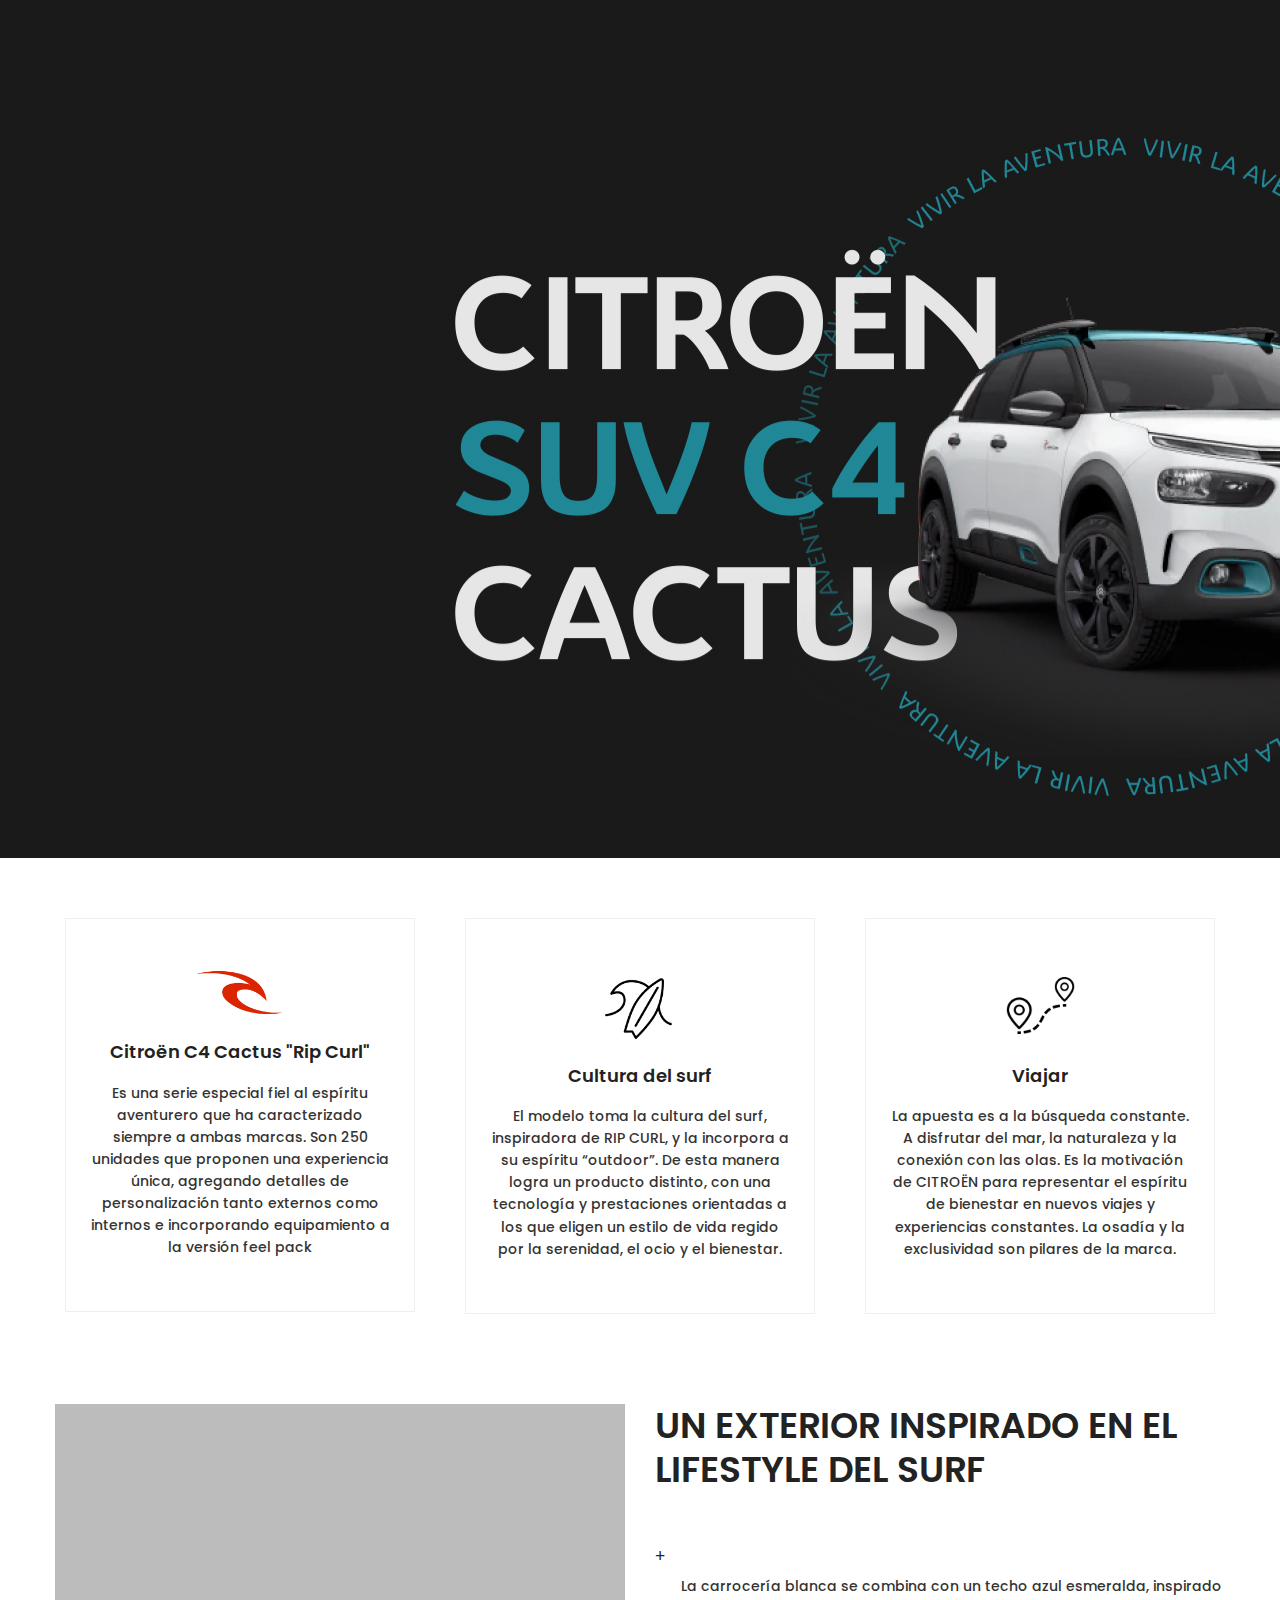
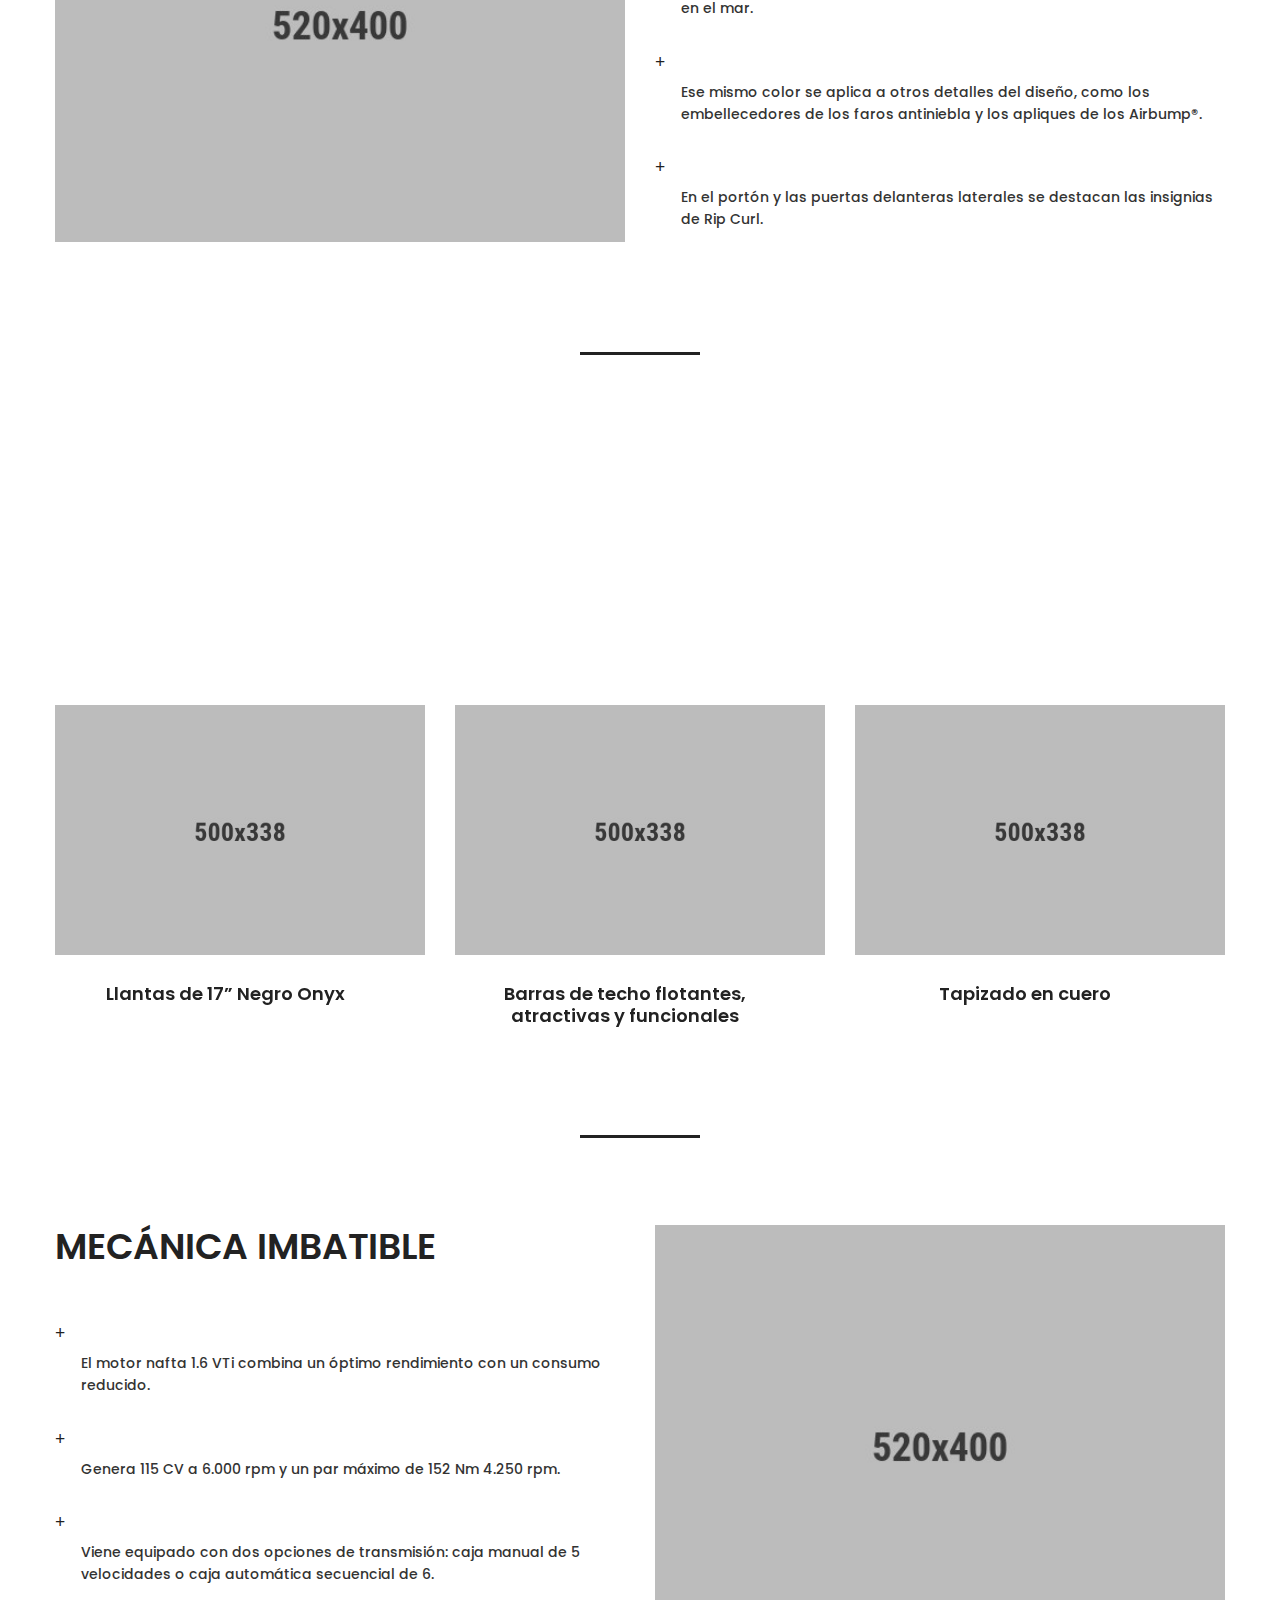
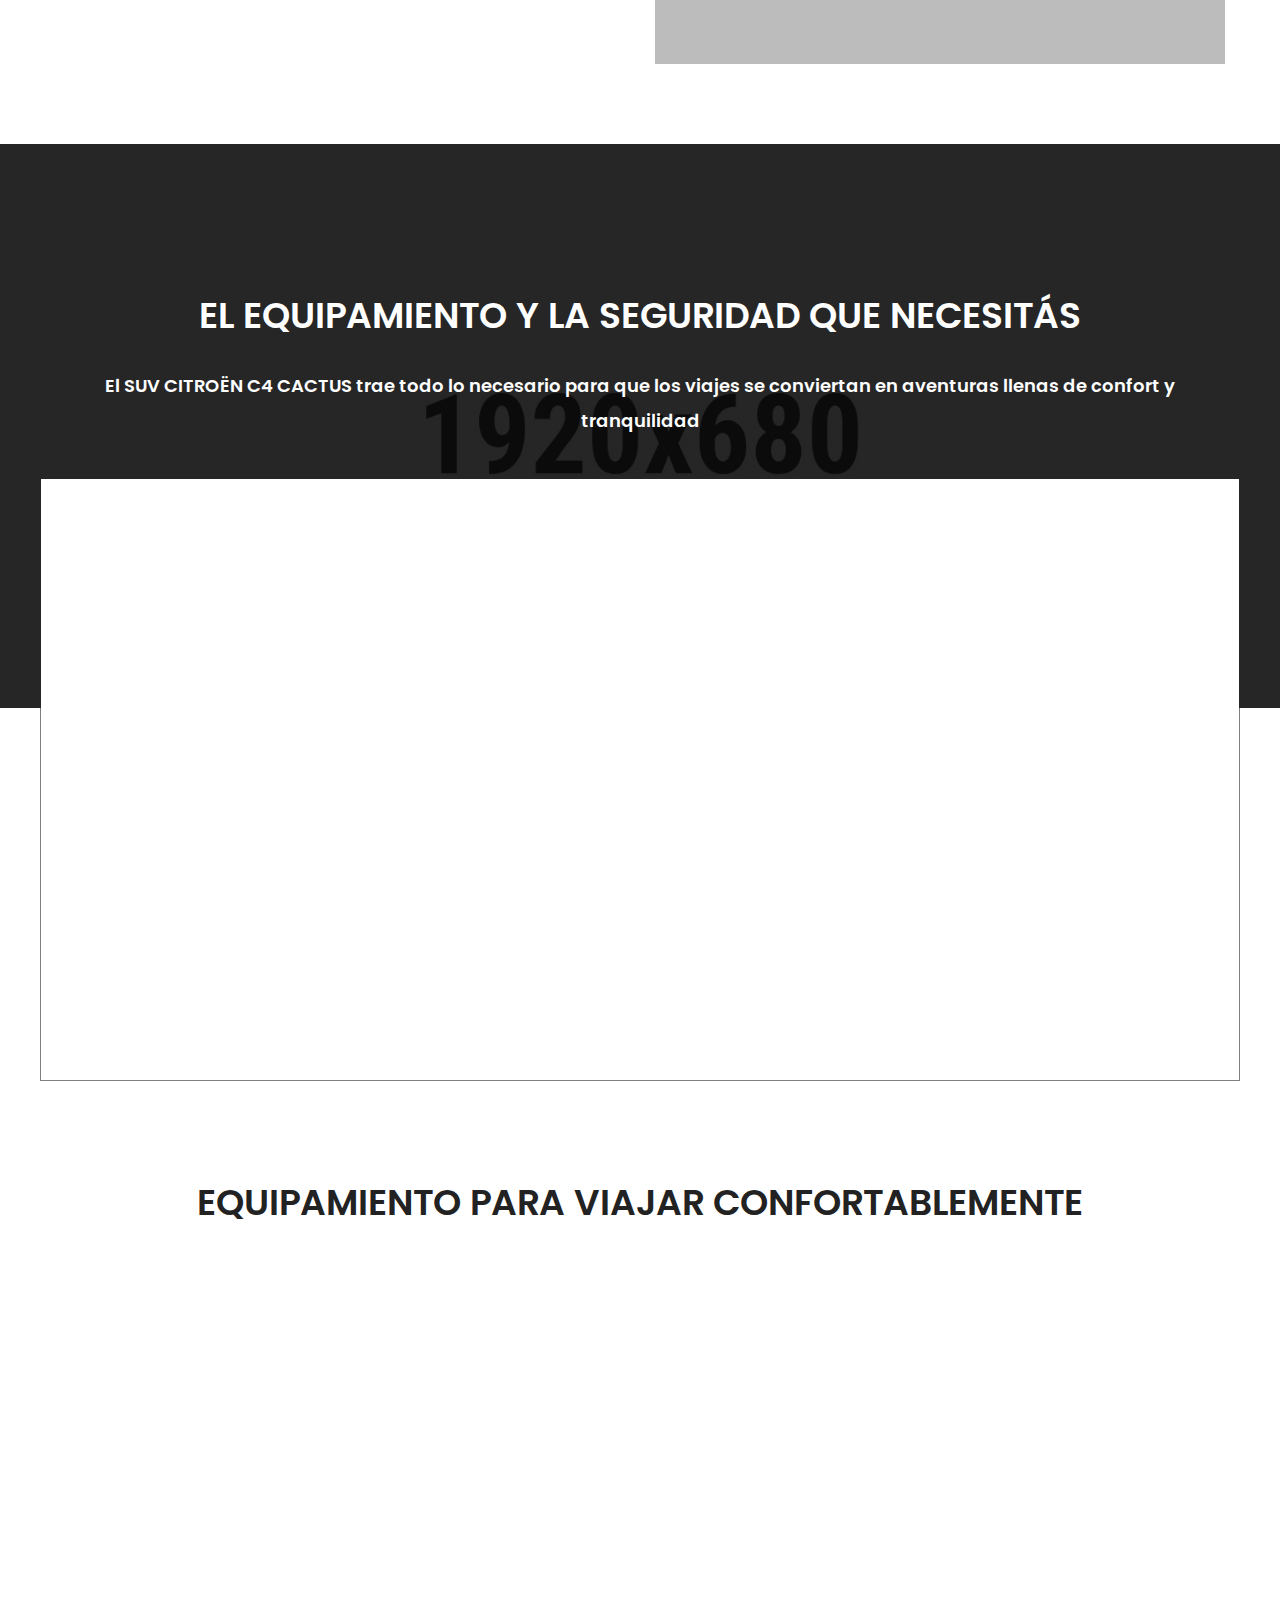
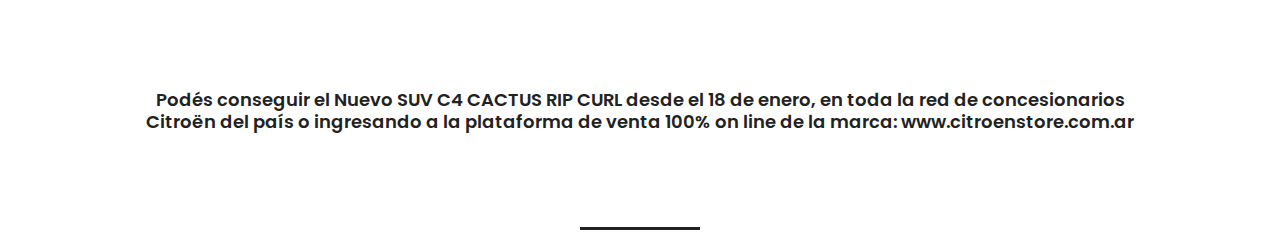
==== index.html @ cebff8df "favicon" ====
<!doctype html>
<html class="no-js" lang="zxx">

<head>
    <meta charset="utf-8">
    <meta http-equiv="x-ua-compatible" content="ie=edge">
    <title>Citroen c4 - Rip Curl</title>
    <meta name="description" content="">
    <meta name="viewport" content="width=device-width, initial-scale=1, shrink-to-fit=no">

    <!-- Favicon -->
    <!-- <link rel="shortcut icon" href="img/favicon.ico" type="image/x-icon">
    <link rel="apple-touch-icon" href="img/icon.png"> -->

    <!-- CSS
	============================================ -->
    <!-- Plugins -->
    <!-- <link rel="stylesheet" href="css/bootstrap.min.css">
    <link rel="stylesheet" href="css/revoulation.css">
    <link rel="stylesheet" href="css/plugins.css"> -->

    <!-- Style Css -->
    <!-- <link rel="stylesheet" href="style.css"> -->

    <!-- Custom Styles -->
    <!-- <link rel="stylesheet" href="css/custom.css"> -->


    <!-- Use the minified version files listed below for better performance and remove the files listed above -->
    <link rel="stylesheet" href="css/bootstrap.min.css">
    <link rel="stylesheet" href="css/revoulation.css">
    <link rel="stylesheet" href="css/plugins.min.css">
    <link rel="stylesheet" href="style.min.css">
</head>

<body class="template-color-1 template-font-1">
    <!--[if lte IE 9]>
    <p class="browserupgrade">You are using an <strong>outdated</strong> browser. Please <a href="https://browsehappy.com/">upgrade your browser</a> to improve your experience and security.</p>
  <![endif]-->

    

    <!-- Wrapper -->
    <div id="wrapper" class="wrapper">
        

        <!-- Start Breadcaump Area -->
        <div class="breadcaump-area  ptb--350 ptb-md--150 ptb-sm--150 breadcaump-title-bar breadcaump-title-white" style="background-image: url(imgss/HERO-1920x1000.jpg);">
            <div class="container">
                <div class="row">
                    <div class="col-lg-12">
                        <div class="breadcaump-inner text-center mt_sm--50 mt_md--50">
                            <h1 class="heading heading-h1 text-white" style="visibility: hidden;">We’re Brook. <br> A full-service creative agency.</h1>
                        </div>
                    </div>
                </div>
            </div>
        </div>
        <!-- End Breadcaump Area -->

        <!-- Page Conttent -->
        <main class="page-content">

            <!-- Start Icon Boxes -->
            <div class="brook-icon-boxes-area pt--50 pt_md--80 pt_sm--60">
                <div class="container">
                    <div class="row">
                        <!-- Start Single Icon Boxes -->
                        <div class="col-lg-4 col-md-6 col-sm-6 col-12">
                            <div class="icon-box text-center">
                                <div class="inner">
                                    <div class="icon">
                                        <img src="imgss/ripcurl-logo.png" style="width: 30%;" alt="">
                                    </div>
                                    <div class="content">
                                        <h5 class="heading heading-h5">Citroën C4 Cactus "Rip Curl"</h5>
                                        <p class="bk_pra">Es una serie especial fiel al espíritu aventurero que ha caracterizado siempre a ambas marcas. Son 250 unidades que proponen una experiencia única, agregando detalles de personalización tanto externos como internos e incorporando equipamiento a la versión feel pack</p>
                                    </div>
                                </div>
                            </div>
                        </div>
                        <!-- End Single Icon Boxes -->

                        <!-- Start Single Icon Boxes -->
                        <div class="col-lg-4 col-md-6 col-sm-6 col-12">
                            <div class="icon-box text-center">
                                <div class="inner">
                                    <div class="icon">
                                        <img src="imgss/iconosurf.png" style="width: 25%;" alt="">
                                    </div>
                                    <div class="content">
                                        <h5 class="heading heading-h5">Cultura del surf</h5>
                                        <p class="bk_pra">El modelo toma la cultura del surf, inspiradora de RIP CURL, y la incorpora a su espíritu “outdoor”. De esta manera logra un producto distinto, con una tecnología y prestaciones orientadas a los que eligen un estilo de vida regido por la serenidad, el ocio y el bienestar.</p>
                                    </div>
                                </div>
                            </div>
                        </div>
                        <!-- End Single Icon Boxes -->

                        <!-- Start Single Icon Boxes -->
                        <div class="col-lg-4 col-md-6 col-sm-6 col-12">
                            <div class="icon-box text-center">
                                <div class="inner">
                                    <div class="icon">
                                        <img src="imgss/rutaicono.png" style="width: 25%;" alt="">
                                    </div>
                                    <div class="content">
                                        <h5 class="heading heading-h5">Viajar</h5>
                                        <p class="bk_pra">La apuesta es a la búsqueda constante. A disfrutar del mar, la naturaleza y la conexión con las olas. Es la motivación de CITROËN para representar el espíritu de bienestar en nuevos viajes y experiencias constantes. La osadía y la exclusividad son pilares de la marca.</p>
                                    </div>
                                </div>
                            </div>
                        </div>
                        <!-- End Single Icon Boxes -->

                    </div>
                </div>
            </div>
            <!-- End Icon Boxes -->

             <!-- Start Accordion Area -->
             <div class="bk-accordion-area ptb--80 ptb-md--80 ptb-sm--60 bg_color--1">
                <div class="container">
                    <div class="row">
                        <!-- Start Single Accordion -->
                        <div class="col-lg-6">
                            <div class="thumb">
                                <img class="w-100" src="img/about/about-2.jpg" alt="about images">
                            </div>
                        </div>
                        <!-- End Single Accordion -->

                        <!-- Start Single Accordion -->
                        <div class="col-lg-6 mt_md--40 mt_sm--40">
                            <div class="brook-section-title mb--50 mb_md--20 mb_sm--20">
                                <h3 class="heading heading-h3" style="text-transform:uppercase">Un exterior inspirado en el lifestyle del surf</h3>
                            </div>
                            <div class="bk-accordion-style--2" id="accordionExampl3">

                                <div class="card">
                                    <div class="card-header" id="headingsix">
                                        <h5 class="mb-0">
                                            <a href="" class="acc-btn"  data-target="#collapsesix"
                                                aria-expanded="false" aria-controls="collapsesix">

                                            </a>
                                        </h5>
                                    </div>

                                    <div id="collapsesix" aria-labelledby="headingsix" data-parent="#accordionExampl3">
                                        <div class="card-body">La carrocería blanca se combina con un techo azul esmeralda, inspirado en el mar.
                                        </div>
                                    </div>
                                </div>

                                <div class="card">
                                    <div class="card-header" id="headingseven">
                                        <h5 class="mb-0">
                                            <a href="" class="acc-btn collapsed"  data-target="#collapseseven"
                                                aria-expanded="false" aria-controls="collapseseven">
                                                
                                            </a>
                                        </h5>
                                    </div>
                                    <div id="collapseseven"  aria-labelledby="headingseven" data-parent="#accordionExampl3">
                                        <div class="card-body">Ese mismo color se aplica a otros detalles del diseño, como los embellecedores de los faros antiniebla y los apliques de los Airbump®.
                                        </div>
                                    </div>
                                </div>

                                <div class="card">
                                    <div class="card-header" id="headingeight">
                                        <h5 class="mb-0">
                                            <a href="#" class="acc-btn collapsed"  data-target="#collapeight"
                                                aria-expanded="false" aria-controls="collapeight">
                                            </a>
                                        </h5>
                                    </div>
                                    <div id="collapeight" aria-labelledby="headingeight" data-parent="#accordionExampl3">
                                        <div class="card-body">En el portón y las puertas delanteras laterales se destacan las insignias de Rip Curl.
                                        </div>
                                    </div>
                                </div>


                            </div>
                        </div>
                        <!-- End Single Accordion -->
                    </div>
                </div>
            </div>
            <!-- End Accordion Area -->

            <div class="text-center">
                <div class="basic-short-line"></div>
            </div>

             <!-- Start Row Columns Area -->
             <div class="brook-row-column-area bg_color--1 poss_relative">
                <div class="container">
                    <div class="row">
                        <div class="col-lg-12">
                            <div class="row-column-content ptb--80 ptb-md--80 ptb-sm--60 wow move-up">
                                <h3 class="heading heading-h3 text-center text-black" style="text-transform: uppercase;">Detalles que hacen la diferencia</h3>
                                <div class="row">
                                    <div class="col-lg-6">
                                        <p class="bk_pra text-black mt--50">- <br> La promesa de la marca es el bienestar a la hora de viajar, que se traduce en soluciones innovadoras, tecnológicas e inteligentes, para brindarte mucho más que confort a bordo.</p>
                                    </div>
                                    <div class="col-lg-6">
                                        <p class="bk_pra text-black mt--50">- <br> Se destaca no solo por su personalización sino también por otros detalles de equipamiento que son propios de la versión tope de gama y se suman a esta serie especial:</p>
                                    </div>
                                </div>
                            </div>
                        </div>
                    </div>
                </div>
            </div>
            <!-- End Row Columns Area -->

             <!-- Start Carousel Slider -->
             <div class="bk-carousel-slider bg_color--1 pb--80 slick-arrow-hover ptb-md--80 ptb-sm--60">
                <div class="container">
                    <div class="row">
                        <div class="col-lg-12">

                            <div class="brook-element-carousel slick-arrow-center" data-slick-options='{
                                "spaceBetween": 15, 
                                "slidesToShow": 3, 
                                "slidesToScroll": 1, 
                                "arrows": true, 
                                "infinite": true,
                                "dots": false,
                                "prevArrow": {"buttonClass": "slick-btn slick-prev", "iconClass": "fas fa-angle-left" },
                                "nextArrow": {"buttonClass": "slick-btn slick-next", "iconClass": "fas fa-angle-right" }
                            }'
                                data-slick-responsive='[
                            {"breakpoint":991, "settings": {"slidesToShow": 2}},
                            {"breakpoint":690, "settings": {"slidesToShow": 2}},
                            {"breakpoint":590, "settings": {"slidesToShow": 1}}
                            ]'>

                                <!-- Start Single Carousel -->
                                <div class="carousle-slider text-center">
                                    <div class="thumb">
                                        <img src="img/carousel/carousel-md-1.jpg" alt="Carousel Image">
                                    </div>
                                    <div class="content">
                                        <div class="spacing"></div>
                                        <h5>Llantas de 17” Negro Onyx</h5>
                                        <!-- <p>Brook embraces a modern look with various enhanced pre-defined page
                                            elements.</p> -->
                                    </div>
                                </div>
                                <!-- End Single Carousel -->

                                <!-- Start Single Carousel -->
                                <div class="carousle-slider text-center">
                                    <div class="thumb">
                                        <img src="img/carousel/carousel-md-2.jpg" alt="Carousel Image">
                                    </div>
                                    <div class="content">
                                        <div class="spacing"></div>
                                        <h5>Barras de techo flotantes, atractivas y funcionales</h5>
                                        <!-- <p>Brook embraces a modern look with various enhanced pre-defined page
                                            elements.</p> -->
                                    </div>
                                </div>
                                <!-- End Single Carousel -->


                                <!-- Start Single Carousel -->
                                <div class="carousle-slider text-center">
                                    <div class="thumb">
                                        <img src="img/carousel/carousel-md-3.jpg" alt="Carousel Image">
                                    </div>
                                    <div class="content">
                                        <div class="spacing"></div>
                                        <h5>Tapizado en cuero</h5>
                                        <!-- <p>Brook embraces a modern look with various enhanced pre-defined page
                                            elements.</p> -->
                                    </div>
                                </div>
                                <!-- End Single Carousel -->

                                <!-- Start Single Carousel -->
                                <div class="carousle-slider text-center">
                                    <div class="thumb">
                                        <img src="img/carousel/carousel-md-4.jpg" alt="Carousel Image">
                                    </div>
                                    <div class="content">
                                        <div class="spacing"></div>
                                        <h5>Volante en cuero bitono</h5>
                                        <!-- <p>Brook embraces a modern look with various enhanced pre-defined page
                                            elements.</p> -->
                                    </div>
                                </div>
                                <!-- End Single Carousel -->


                            </div>
                        </div>
                    </div>
                </div>
            </div>
            <!-- End Carousel Slider -->

            
            <div class="text-center">
                <div class="basic-short-line"></div>
            </div>

           <!-- Start Accordion Area -->
           <div class="bk-accordion-area ptb--80 ptb-md--80 ptb-sm--60 bg_color--1">
            <div class="container">
                <div class="row">
                  

                    <!-- Start Single Accordion -->
                    <div class="col-lg-6 mt_md--40 mt_sm--40">
                        <div class="brook-section-title mb--50 mb_md--20 mb_sm--20">
                            <h3 class="heading heading-h3" style="text-transform:uppercase">Mecánica imbatible</h3>
                        </div>
                        <div class="bk-accordion-style--2" id="accordionExampl3">

                            <div class="card">
                                <div class="card-header" id="headingsix">
                                    <h5 class="mb-0">
                                        <a href="" class="acc-btn"  data-target="#collapsesix"
                                            aria-expanded="false" aria-controls="collapsesix">

                                        </a>
                                    </h5>
                                </div>

                                <div id="collapsesix" aria-labelledby="headingsix" data-parent="#accordionExampl3">
                                    <div class="card-body">El motor nafta 1.6 VTi combina un óptimo rendimiento con un consumo reducido.
                                    </div>
                                </div>
                            </div>

                            <div class="card">
                                <div class="card-header" id="headingseven">
                                    <h5 class="mb-0">
                                        <a href="" class="acc-btn collapsed"  data-target="#collapseseven"
                                            aria-expanded="false" aria-controls="collapseseven">
                                            
                                        </a>
                                    </h5>
                                </div>
                                <div id="collapseseven"  aria-labelledby="headingseven" data-parent="#accordionExampl3">
                                    <div class="card-body">Genera 115 CV a 6.000 rpm y un par máximo de 152 Nm 4.250 rpm.
                                    </div>
                                </div>
                            </div>

                            <div class="card">
                                <div class="card-header" id="headingeight">
                                    <h5 class="mb-0">
                                        <a href="#" class="acc-btn collapsed"  data-target="#collapeight"
                                            aria-expanded="false" aria-controls="collapeight">
                                        </a>
                                    </h5>
                                </div>
                                <div id="collapeight" aria-labelledby="headingeight" data-parent="#accordionExampl3">
                                    <div class="card-body">Viene equipado con dos opciones de transmisión: caja manual de 5 velocidades o caja automática secuencial de 6.
                                    </div>
                                </div>
                            </div>


                        </div>
                    </div>
                    <!-- End Single Accordion -->
                      <!-- Start Single Accordion -->
                      <div class="col-lg-6">
                        <div class="thumb">
                            <img class="w-100" src="img/about/about-2.jpg" alt="about images">
                        </div>
                    </div>
                    <!-- End Single Accordion -->
                </div>
            </div>
        </div>
        <!-- End Accordion Area -->

        <!-- Start Breadcaump Area --> 
        <div class="brook-breadcaump-area bg_image--16 pt--150 pb--270 pt_md--190 pb_md--100 pt_sm--190 pb_sm--100 breadcaump-title-bar"
            data-black-overlay='8'>
            <div class="container">
                <div class="row">
                    <div class="col-lg-12">
                        <div class="breadcaump-inner text-center">
                            <h2 class="heading heading-h2 text-center text-white" style="text-transform: uppercase;">El equipamiento y la seguridad que necesitás</h2>
                            <div class="bkseparator--30"></div>
                            <h5 class="heading heading-h5 text-white line-height-1-95">El SUV CITROËN C4 CACTUS trae todo lo necesario para que los viajes 
                                se conviertan en aventuras llenas de confort y tranquilidad</h5>
                        </div>
                    </div>
                </div>
            </div>
        </div>
        <!-- End Breadcaump Area -->
         <!-- Start Icon Boxes -->
         <div class="brook-icon-boxes-area  pb--100 pb_md--80 pb_sm--80" >
            <div class="container pb--80" style="border: 1px gray solid;">
                <div class="row">
                    <div class="col-12">
                        <div class="row bg_color--1 pt--100 space_dec--110 poss_relative">
                            <!-- Start Single Icon Boxes -->
                            <div class="col-lg-4 col-md-6 col-sm-6 col-12 wow move-up">
                                <div class="icon-box text-center no-border">
                                    <div class="inner">
                                        <div class="icon">
                                            <i class="ion-ios-eye-outline"></i>
                                        </div>
                                        <div class="content">
                                            <h5 class="heading heading-h5">Airbags y arranque</h5>
                                            <p class="bk_pra">6 airbags y ayuda al arranque en pendiente.</p>
                                        </div>
                                    </div>
                                </div>
                            </div>
                            <!-- End Single Icon Boxes -->

                            <!-- Start Single Icon Boxes -->
                            <div class="col-lg-4 col-md-6 col-sm-6 col-12 mt_mobile--70 wow move-up">
                                <div class="icon-box text-center no-border">
                                    <div class="inner">
                                        <div class="icon">
                                            <i class="ion-ios-bookmarks-outline"></i>
                                        </div>
                                        <div class="content">
                                            <h5 class="heading heading-h5">Frenos</h5>
                                            <p class="bk_pra">ABS con REF (Repartidor Electrónico de Frenado) y AFU (Ayuda al Frenado de Urgencia).</p>
                                        </div>
                                    </div>
                                </div>
                            </div>
                            <!-- End Single Icon Boxes -->

                            <!-- Start Single Icon Boxes -->
                            <div class="col-lg-4 col-md-6 col-sm-6 col-12 mt_md--70 mt_sm--70 wow move-up">
                                <div class="icon-box text-center no-border">
                                    <div class="inner">
                                        <div class="icon">
                                            <i class="ion-ios-browsers-outline"></i>
                                        </div>
                                        <div class="content">
                                            <h5 class="heading heading-h5">Controladores</h5>
                                            <p class="bk_pra">Control de estabilidad (ESP) 
                                                y control de tracción (ASR).</p>
                                        </div>
                                    </div>
                                </div>
                            </div>
                            <!-- End Single Icon Boxes -->

                            <!-- Start Single Icon Boxes -->
                            <div class="col-lg-4 col-md-6 col-sm-6 col-12 mt--70 wow move-up">
                                <div class="icon-box text-center no-border">
                                    <div class="inner">
                                        <div class="icon">
                                            <i class="ion-ios-bell-outline"></i>
                                        </div>
                                        <div class="content">
                                            <h5 class="heading heading-h5">Indicadores</h5>
                                            <p class="bk_pra">Indicador de descanso 
                                                recomendado.</p>
                                        </div>
                                    </div>
                                </div>
                            </div>
                            <!-- End Single Icon Boxes -->

                            <!-- Start Single Icon Boxes -->
                            <div class="col-lg-4 col-md-6 col-sm-6 col-12 mt--70 wow move-up">
                                <div class="icon-box text-center no-border">
                                    <div class="inner">
                                        <div class="icon">
                                            <i class="ion-ios-infinite-outline"></i>
                                        </div>
                                        <div class="content">
                                            <h5 class="heading heading-h5">Neumáticos</h5>
                                            <p class="bk_pra">Detector de sub-inflado 
                                                de neumáticos.</p>
                                        </div>
                                    </div>
                                </div>
                            </div>
                            <!-- End Single Icon Boxes -->

                            <!-- Start Single Icon Boxes -->
                            <div class="col-lg-4 col-md-6 col-sm-6 col-12 mt--70 wow move-up">
                                <div class="icon-box text-center no-border">
                                    <div class="inner">
                                        <div class="icon">
                                            <i class="ion-ios-cloudy-outline"></i>
                                        </div>
                                        <div class="content">
                                            <h5 class="heading heading-h5">Velocidad</h5>
                                            <p class="bk_pra">Limitador y regulador de velocidad.</p>
                                        </div>
                                    </div>
                                </div>
                            </div>
                            <!-- End Single Icon Boxes -->

                        </div>
                    </div>
                </div>
            </div>
        </div>
        <!-- End Icon Boxes -->

        

          <!-- Start Gradation Area -->
          <div class="brook-gradation-area pb--80 ptb-md--80 ptb-sm--60 bg_color--1">
            <div class="container">
                <div class="row">
                    <div class="col-lg-12">
                        <div class="brook-section-title text-center">
                            <h2 class="heading heading-h2 text-center text-black" style="text-transform: uppercase;">Equipamiento para viajar  confortablemente</h2>
                        </div>
                        <div class="bk-gradation mt--60 mt_sm--5">

                            <!-- Start Single Gradation -->
                            <div class="item-grid custom-color--2 mt--40 move-up-x wow" data-wow-delay=".13s">
                                <div class="line"></div>
                                <div class="dot-wrap">
                                    <div class="dot">
                                        <div class="count">1</div>
                                    </div>
                                </div>
                                <div class="content">
                                    <h5 class="heading heading-h5">Brainstorming</h5>
                                    <p class="bk_pra">study the problem and general materials to find out creative
                                        concepts.</p>
                                </div>
                            </div>
                            <!-- End Single Gradation -->

                            <!-- Start Single Gradation -->
                            <div class="item-grid custom-color--3 mt--40 move-up-x wow" data-wow-delay=".19s">
                                <div class="line"></div>
                                <div class="dot-wrap">
                                    <div class="dot">
                                        <div class="count">2</div>
                                    </div>
                                </div>
                                <div class="content">
                                    <h5 class="heading heading-h5">Approaching</h5>
                                    <p class="bk_pra">quickly translate the visions into reality and patent
                                        possible approaches.</p>
                                </div>
                            </div>
                            <!-- End Single Gradation -->

                            <!-- Start Single Gradation -->
                            <div class="item-grid custom-color--4 mt--40 move-up-x wow" data-wow-delay=".2s">
                                <div class="line"></div>
                                <div class="dot-wrap">
                                    <div class="dot">
                                        <div class="count">3</div>
                                    </div>
                                </div>
                                <div class="content">
                                    <h5 class="heading heading-h5">Adjusting</h5>
                                    <p class="bk_pra">release approaches out into the world, submit it to criticism
                                        & adaptation.</p>
                                </div>
                            </div>
                            <!-- End Single Gradation -->
                            <!-- Start Single Gradation -->
                            <div class="item-grid custom-color--4 mt--40 move-up-x wow" data-wow-delay=".2s">
                                <div class="line"></div>
                                <div class="dot-wrap">
                                    <div class="dot">
                                        <div class="count">4</div>
                                    </div>
                                </div>
                                <div class="content">
                                    <h5 class="heading heading-h5">Adjusting</h5>
                                    <p class="bk_pra">release approaches out into the world, submit it to criticism
                                        & adaptation.</p>
                                </div>
                            </div>
                            <!-- End Single Gradation -->

                        </div>
                    </div>
                </div>
            </div>
        </div>
        <!-- End Gradation Area -->

        

        <h5 style="width: 80%; margin: 0 auto;" class="heading heading-h5 text-center text-black pb--80">Podés conseguir el Nuevo SUV C4 CACTUS RIP CURL desde el 18 de enero, en toda la red de concesionarios Citroën del país o ingresando a la plataforma de venta 100% on line de la marca: www.citroenstore.com.ar</h5>
        

        <div class="text-center">
            <div class="basic-short-line"></div>
        </div>
            


    <!--// Wrapper -->
    <!-- Js Files -->
    <!-- <script src="js/vendor/modernizr-3.6.0.min.js"></script>
    <script src="js/vendor/jquery.min.js"></script>
    <script src="js/popper.min.js"></script>
    <script src="js/bootstrap.min.js"></script>
    <script src="js/plugins.js"></script>
    <script src="js/main.js"></script> -->

    <!-- REVOLUTION JS FILES -->
    <!-- <script src="js/jquery.themepunch.tools.min.js"></script>
    <script src="js/jquery.themepunch.revolution.min.js"></script> -->

    <!-- SLIDER REVOLUTION 5.0 EXTENSIONS  (Load Extensions only on Local File Systems !  The following part can be removed on Server for On Demand Loading) -->
    <!-- <script src="js/revolution.extension.actions.min.js"></script>
    <script src="js/revolution.extension.carousel.min.js"></script>
    <script src="js/revolution.extension.kenburn.min.js"></script>
    <script src="js/revolution.extension.layeranimation.min.js"></script>
    <script src="js/revolution.extension.migration.min.js"></script>
    <script src="js/revolution.extension.navigation.min.js"></script>
    <script src="js/revolution.extension.parallax.min.js"></script>
    <script src="js/revolution.extension.slideanims.min.js"></script>
    <script src="js/revolution.extension.video.min.js"></script> -->



    <!-- Use the minified version files listed below for better performance and remove the files listed above -->
    <script src="js/vendor/vendor.min.js"></script>
    <script src="js/plugins.min.js"></script>
    <!-- REVOLUTION JS FILES -->
    <script src="js/revolution.tools.min.js"></script>
    <!-- SLIDER REVOLUTION 5.0 EXTENSIONS -->
    <script src="js/revolution.extension.min.js"></script>
    <script src="js/main.js"></script>
    <script src="js/revoulation.js"></script>

</body>

</html>
---- css/revoulation.css ----
/*-----------------------------------------------------------------------------

-	Revolution Slider 5.0 Default Style Settings -

Screen Stylesheet

version:   	5.4.5
date:      	15/05/17
author:		themepunch
email:     	info@themepunch.com
website:   	http://www.themepunch.com
-----------------------------------------------------------------------------*/
#debungcontrolls,.debugtimeline{width:100%;box-sizing:border-box}.rev_column,.rev_column .tp-parallax-wrap,.tp-svg-layer svg{vertical-align:top}#debungcontrolls{z-index:100000;position:fixed;bottom:0;height:auto;background:rgba(0,0,0,.6);padding:10px}.debugtimeline{height:10px;position:relative;margin-bottom:3px;display:none;white-space:nowrap}.debugtimeline:hover{height:15px}.the_timeline_tester{background:#e74c3c;position:absolute;top:0;left:0;height:100%;width:0}.rs-go-fullscreen{position:fixed!important;width:100%!important;height:100%!important;top:0!important;left:0!important;z-index:9999999!important;background:#fff!important}.debugtimeline.tl_slide .the_timeline_tester{background:#f39c12}.debugtimeline.tl_frame .the_timeline_tester{background:#3498db}.debugtimline_txt{color:#fff;font-weight:400;font-size:7px;position:absolute;left:10px;top:0;white-space:nowrap;line-height:10px}.rtl{direction:rtl}@font-face{font-family:revicons;src:url(../fonts/revicons/revicons.eot?5510888);src:url(../fonts/revicons/revicons.eot?5510888#iefix) format('embedded-opentype'),url(../fonts/revicons/revicons.woff?5510888) format('woff'),url(../fonts/revicons/revicons.ttf?5510888) format('truetype'),url(../fonts/revicons/revicons.svg?5510888#revicons) format('svg');font-weight:400;font-style:normal}[class*=" revicon-"]:before,[class^=revicon-]:before{font-family:revicons;font-style:normal;font-weight:400;speak:none;display:inline-block;text-decoration:inherit;width:1em;margin-right:.2em;text-align:center;font-variant:normal;text-transform:none;line-height:1em;margin-left:.2em}.revicon-search-1:before{content:'\e802'}.revicon-pencil-1:before{content:'\e831'}.revicon-picture-1:before{content:'\e803'}.revicon-cancel:before{content:'\e80a'}.revicon-info-circled:before{content:'\e80f'}.revicon-trash:before{content:'\e801'}.revicon-left-dir:before{content:'\e817'}.revicon-right-dir:before{content:'\e818'}.revicon-down-open:before{content:'\e83b'}.revicon-left-open:before{content:'\e819'}.revicon-right-open:before{content:'\e81a'}.revicon-angle-left:before{content:'\e820'}.revicon-angle-right:before{content:'\e81d'}.revicon-left-big:before{content:'\e81f'}.revicon-right-big:before{content:'\e81e'}.revicon-magic:before{content:'\e807'}.revicon-picture:before{content:'\e800'}.revicon-export:before{content:'\e80b'}.revicon-cog:before{content:'\e832'}.revicon-login:before{content:'\e833'}.revicon-logout:before{content:'\e834'}.revicon-video:before{content:'\e805'}.revicon-arrow-combo:before{content:'\e827'}.revicon-left-open-1:before{content:'\e82a'}.revicon-right-open-1:before{content:'\e82b'}.revicon-left-open-mini:before{content:'\e822'}.revicon-right-open-mini:before{content:'\e823'}.revicon-left-open-big:before{content:'\e824'}.revicon-right-open-big:before{content:'\e825'}.revicon-left:before{content:'\e836'}.revicon-right:before{content:'\e826'}.revicon-ccw:before{content:'\e808'}.revicon-arrows-ccw:before{content:'\e806'}.revicon-palette:before{content:'\e829'}.revicon-list-add:before{content:'\e80c'}.revicon-doc:before{content:'\e809'}.revicon-left-open-outline:before{content:'\e82e'}.revicon-left-open-2:before{content:'\e82c'}.revicon-right-open-outline:before{content:'\e82f'}.revicon-right-open-2:before{content:'\e82d'}.revicon-equalizer:before{content:'\e83a'}.revicon-layers-alt:before{content:'\e804'}.revicon-popup:before{content:'\e828'}.rev_slider_wrapper{position:relative;z-index:0;width:100%}.rev_slider{position:relative;overflow:visible}.entry-content .rev_slider a,.rev_slider a{box-shadow:none}.tp-overflow-hidden{overflow:hidden!important}.group_ov_hidden{overflow:hidden}.rev_slider img,.tp-simpleresponsive img{max-width:none!important;transition:none;margin:0;padding:0;border:none}.rev_slider .no-slides-text{font-weight:700;text-align:center;padding-top:80px}.rev_slider>ul,.rev_slider>ul>li,.rev_slider>ul>li:before,.rev_slider_wrapper>ul,.tp-revslider-mainul>li,.tp-revslider-mainul>li:before,.tp-simpleresponsive>ul,.tp-simpleresponsive>ul>li,.tp-simpleresponsive>ul>li:before{list-style:none!important;position:absolute;margin:0!important;padding:0!important;overflow-x:visible;overflow-y:visible;background-image:none;background-position:0 0;text-indent:0;top:0;left:0}.rev_slider>ul>li,.rev_slider>ul>li:before,.tp-revslider-mainul>li,.tp-revslider-mainul>li:before,.tp-simpleresponsive>ul>li,.tp-simpleresponsive>ul>li:before{visibility:hidden}.tp-revslider-mainul,.tp-revslider-slidesli{padding:0!important;margin:0!important;list-style:none!important}.fullscreen-container,.fullwidthbanner-container{padding:0;position:relative}.rev_slider li.tp-revslider-slidesli{position:absolute!important}.tp-caption .rs-untoggled-content{display:block}.tp-caption .rs-toggled-content{display:none}.rs-toggle-content-active.tp-caption .rs-toggled-content{display:block}.rs-toggle-content-active.tp-caption .rs-untoggled-content{display:none}.rev_slider .caption,.rev_slider .tp-caption{position:relative;visibility:hidden;white-space:nowrap;display:block;-webkit-font-smoothing:antialiased!important;z-index:1}.rev_slider .caption,.rev_slider .tp-caption,.tp-simpleresponsive img{-moz-user-select:none;-khtml-user-select:none;-webkit-user-select:none;-o-user-select:none}.rev_slider .tp-mask-wrap .tp-caption,.rev_slider .tp-mask-wrap :last-child,.wpb_text_column .rev_slider .tp-mask-wrap .tp-caption,.wpb_text_column .rev_slider .tp-mask-wrap :last-child{margin-bottom:0}.tp-svg-layer svg{width:100%;height:100%;position:relative}.tp-carousel-wrapper{cursor:url(openhand.cur),move}.tp-carousel-wrapper.dragged{cursor:url(closedhand.cur),move}.tp_inner_padding{box-sizing:border-box;max-height:none!important}.tp-caption.tp-layer-selectable{-moz-user-select:all;-khtml-user-select:all;-webkit-user-select:all;-o-user-select:all}.tp-caption.tp-hidden-caption,.tp-forcenotvisible,.tp-hide-revslider,.tp-parallax-wrap.tp-hidden-caption{visibility:hidden!important;display:none!important}.rev_slider audio,.rev_slider embed,.rev_slider iframe,.rev_slider object,.rev_slider video{max-width:none!important}.tp-element-background{position:absolute;top:0;left:0;width:100%;height:100%;z-index:0}.tp-blockmask,.tp-blockmask_in,.tp-blockmask_out{position:absolute;top:0;left:0;width:100%;height:100%;background:#fff;z-index:1000;transform:scaleX(0) scaleY(0)}.tp-parallax-wrap{transform-style:preserve-3d}.rev_row_zone{position:absolute;width:100%;left:0;box-sizing:border-box;min-height:50px;font-size:0}.rev_column_inner,.rev_slider .tp-caption.rev_row{position:relative;width:100%!important;box-sizing:border-box}.rev_row_zone_top{top:0}.rev_row_zone_middle{top:50%;transform:translateY(-50%)}.rev_row_zone_bottom{bottom:0}.rev_slider .tp-caption.rev_row{display:table;table-layout:fixed;vertical-align:top;height:auto!important;font-size:0}.rev_column{display:table-cell;position:relative;height:auto;box-sizing:border-box;font-size:0}.rev_column_inner{display:block;height:auto!important;white-space:normal!important}.rev_column_bg{width:100%;height:100%;position:absolute;top:0;left:0;z-index:0;box-sizing:border-box;background-clip:content-box;border:0 solid transparent}.tp-caption .backcorner,.tp-caption .backcornertop,.tp-caption .frontcorner,.tp-caption .frontcornertop{height:0;top:0;width:0;position:absolute}.rev_column_inner .tp-loop-wrap,.rev_column_inner .tp-mask-wrap,.rev_column_inner .tp-parallax-wrap{text-align:inherit}.rev_column_inner .tp-mask-wrap{display:inline-block}.rev_column_inner .tp-parallax-wrap,.rev_column_inner .tp-parallax-wrap .tp-loop-wrap,.rev_column_inner .tp-parallax-wrap .tp-mask-wrap{position:relative!important;left:auto!important;top:auto!important;line-height:0}.tp-video-play-button,.tp-video-play-button i{line-height:50px!important;vertical-align:top;text-align:center}.rev_column_inner .rev_layer_in_column,.rev_column_inner .tp-parallax-wrap,.rev_column_inner .tp-parallax-wrap .tp-loop-wrap,.rev_column_inner .tp-parallax-wrap .tp-mask-wrap{vertical-align:top}.rev_break_columns{display:block!important}.rev_break_columns .tp-parallax-wrap.rev_column{display:block!important;width:100%!important}.fullwidthbanner-container{overflow:hidden}.fullwidthbanner-container .fullwidthabanner{width:100%;position:relative}.tp-static-layers{position:absolute;z-index:101;top:0;left:0}.tp-caption .frontcorner{border-left:40px solid transparent;border-right:0 solid transparent;border-top:40px solid #00A8FF;left:-40px}.tp-caption .backcorner{border-left:0 solid transparent;border-right:40px solid transparent;border-bottom:40px solid #00A8FF;right:0}.tp-caption .frontcornertop{border-left:40px solid transparent;border-right:0 solid transparent;border-bottom:40px solid #00A8FF;left:-40px}.tp-caption .backcornertop{border-left:0 solid transparent;border-right:40px solid transparent;border-top:40px solid #00A8FF;right:0}.tp-layer-inner-rotation{position:relative!important}img.tp-slider-alternative-image{width:100%;height:auto}.caption.fullscreenvideo,.rs-background-video-layer,.tp-caption.coverscreenvideo,.tp-caption.fullscreenvideo{width:100%;height:100%;top:0;left:0;position:absolute}.noFilterClass{filter:none!important}.rs-background-video-layer{visibility:hidden;z-index:0}.caption.fullscreenvideo audio,.caption.fullscreenvideo iframe,.caption.fullscreenvideo video,.tp-caption.fullscreenvideo iframe,.tp-caption.fullscreenvideo iframe audio,.tp-caption.fullscreenvideo iframe video{width:100%!important;height:100%!important;display:none}.fullcoveredvideo audio,.fullscreenvideo audio .fullcoveredvideo video,.fullscreenvideo video{background:#000}.fullcoveredvideo .tp-poster{background-position:center center;background-size:cover;width:100%;height:100%;top:0;left:0}.videoisplaying .html5vid .tp-poster{display:none}.tp-video-play-button{background:#000;background:rgba(0,0,0,.3);border-radius:5px;position:absolute;top:50%;left:50%;color:#FFF;margin-top:-25px;margin-left:-25px;cursor:pointer;width:50px;height:50px;box-sizing:border-box;display:inline-block;z-index:4;opacity:0;transition:opacity .3s ease-out!important}.tp-audio-html5 .tp-video-play-button,.tp-hiddenaudio{display:none!important}.tp-caption .html5vid{width:100%!important;height:100%!important}.tp-video-play-button i{width:50px;height:50px;display:inline-block;font-size:40px!important}.rs-fullvideo-cover,.tp-dottedoverlay,.tp-shadowcover{height:100%;top:0;left:0;position:absolute}.tp-caption:hover .tp-video-play-button{opacity:1;display:block}.tp-caption .tp-revstop{display:none;border-left:5px solid #fff!important;border-right:5px solid #fff!important;margin-top:15px!important;line-height:20px!important;vertical-align:top;font-size:25px!important}.tp-seek-bar,.tp-video-button,.tp-volume-bar{outline:0;line-height:12px;margin:0;cursor:pointer}.videoisplaying .revicon-right-dir{display:none}.videoisplaying .tp-revstop{display:inline-block}.videoisplaying .tp-video-play-button{display:none}.fullcoveredvideo .tp-video-play-button{display:none!important}.fullscreenvideo .fullscreenvideo audio,.fullscreenvideo .fullscreenvideo video{object-fit:contain!important}.fullscreenvideo .fullcoveredvideo audio,.fullscreenvideo .fullcoveredvideo video{object-fit:cover!important}.tp-video-controls{position:absolute;bottom:0;left:0;right:0;padding:5px;opacity:0;transition:opacity .3s;background-image:linear-gradient(to bottom,#000 13%,#323232 100%);display:table;max-width:100%;overflow:hidden;box-sizing:border-box}.rev-btn.rev-hiddenicon i,.rev-btn.rev-withicon i{transition:all .2s ease-out!important;font-size:15px}.tp-caption:hover .tp-video-controls{opacity:.9}.tp-video-button{background:rgba(0,0,0,.5);border:0;border-radius:3px;font-size:12px;color:#fff;padding:0}.tp-video-button:hover{cursor:pointer}.tp-video-button-wrap,.tp-video-seek-bar-wrap,.tp-video-vol-bar-wrap{padding:0 5px;display:table-cell;vertical-align:middle}.tp-video-seek-bar-wrap{width:80%}.tp-video-vol-bar-wrap{width:20%}.tp-seek-bar,.tp-volume-bar{width:100%;padding:0}.rs-fullvideo-cover{width:100%;background:0 0;z-index:5}.disabled_lc .tp-video-play-button,.rs-background-video-layer audio::-webkit-media-controls,.rs-background-video-layer video::-webkit-media-controls,.rs-background-video-layer video::-webkit-media-controls-start-playback-button{display:none!important}.tp-audio-html5 .tp-video-controls{opacity:1!important;visibility:visible!important}.tp-dottedoverlay{background-repeat:repeat;width:100%;z-index:3}.tp-dottedoverlay.twoxtwo{background:url(../img/revoulation/gridtile.png)}.tp-dottedoverlay.twoxtwowhite{background:url(../img/revoulation/gridtile_white.png)}.tp-dottedoverlay.threexthree{background:url(../img/revoulation/gridtile_3x3.png)}.tp-dottedoverlay.threexthreewhite{background:url(../img/revoulation/gridtile_3x3_white.png)}.tp-shadowcover{width:100%;background:#fff;z-index:-1}.tp-shadow1{box-shadow:0 10px 6px -6px rgba(0,0,0,.8)}.tp-shadow2:after,.tp-shadow2:before,.tp-shadow3:before,.tp-shadow4:after{z-index:-2;position:absolute;content:"";bottom:10px;left:10px;width:50%;top:85%;max-width:300px;background:0 0;box-shadow:0 15px 10px rgba(0,0,0,.8);transform:rotate(-3deg)}.tp-shadow2:after,.tp-shadow4:after{transform:rotate(3deg);right:10px;left:auto}.tp-shadow5{position:relative;box-shadow:0 1px 4px rgba(0,0,0,.3),0 0 40px rgba(0,0,0,.1) inset}.tp-shadow5:after,.tp-shadow5:before{content:"";position:absolute;z-index:-2;box-shadow:0 0 25px 0 rgba(0,0,0,.6);top:30%;bottom:0;left:20px;right:20px;border-radius:100px/20px}.tp-button{padding:6px 13px 5px;border-radius:3px;height:30px;cursor:pointer;color:#fff!important;text-shadow:0 1px 1px rgba(0,0,0,.6)!important;font-size:15px;line-height:45px!important;font-family:arial,sans-serif;font-weight:700;letter-spacing:-1px;text-decoration:none}.tp-button.big{color:#fff;text-shadow:0 1px 1px rgba(0,0,0,.6);font-weight:700;padding:9px 20px;font-size:19px;line-height:57px!important}.purchase:hover,.tp-button.big:hover,.tp-button:hover{background-position:bottom,15px 11px}.purchase.green,.purchase:hover.green,.tp-button.green,.tp-button:hover.green{background-color:#21a117;box-shadow:0 3px 0 0 #104d0b}.purchase.blue,.purchase:hover.blue,.tp-button.blue,.tp-button:hover.blue{background-color:#1d78cb;box-shadow:0 3px 0 0 #0f3e68}.purchase.red,.purchase:hover.red,.tp-button.red,.tp-button:hover.red{background-color:#cb1d1d;box-shadow:0 3px 0 0 #7c1212}.purchase.orange,.purchase:hover.orange,.tp-button.orange,.tp-button:hover.orange{background-color:#f70;box-shadow:0 3px 0 0 #a34c00}.purchase.darkgrey,.purchase:hover.darkgrey,.tp-button.darkgrey,.tp-button.grey,.tp-button:hover.darkgrey,.tp-button:hover.grey{background-color:#555;box-shadow:0 3px 0 0 #222}.purchase.lightgrey,.purchase:hover.lightgrey,.tp-button.lightgrey,.tp-button:hover.lightgrey{background-color:#888;box-shadow:0 3px 0 0 #555}.rev-btn,.rev-btn:visited{outline:0!important;box-shadow:none!important;text-decoration:none!important;line-height:44px;font-size:17px;font-weight:500;padding:12px 35px;box-sizing:border-box;font-family:Roboto,sans-serif;cursor:pointer}.rev-btn.rev-uppercase,.rev-btn.rev-uppercase:visited{text-transform:uppercase;letter-spacing:1px;font-size:15px;font-weight:900}.rev-btn.rev-withicon i{font-weight:400;position:relative;top:0;margin-left:10px!important}.rev-btn.rev-hiddenicon i{font-weight:400;position:relative;top:0;opacity:0;margin-left:0!important;width:0!important}.rev-btn.rev-hiddenicon:hover i{opacity:1!important;margin-left:10px!important;width:auto!important}.rev-btn.rev-medium,.rev-btn.rev-medium:visited{line-height:36px;font-size:14px;padding:10px 30px}.rev-btn.rev-medium.rev-hiddenicon i,.rev-btn.rev-medium.rev-withicon i{font-size:14px;top:0}.rev-btn.rev-small,.rev-btn.rev-small:visited{line-height:28px;font-size:12px;padding:7px 20px}.rev-btn.rev-small.rev-hiddenicon i,.rev-btn.rev-small.rev-withicon i{font-size:12px;top:0}.rev-maxround{border-radius:30px}.rev-minround{border-radius:3px}.rev-burger{position:relative;width:60px;height:60px;box-sizing:border-box;padding:22px 0 0 14px;border-radius:50%;border:1px solid rgba(51,51,51,.25);-webkit-tap-highlight-color:transparent;cursor:pointer}.rev-burger span{display:block;width:30px;height:3px;background:#333;transition:.7s;pointer-events:none;transform-style:flat!important}.rev-burger.revb-white span,.rev-burger.revb-whitenoborder span{background:#fff}.rev-burger span:nth-child(2){margin:3px 0}#dialog_addbutton .rev-burger:hover :first-child,.open .rev-burger :first-child,.open.rev-burger :first-child{transform:translateY(6px) rotate(-45deg)}#dialog_addbutton .rev-burger:hover :nth-child(2),.open .rev-burger :nth-child(2),.open.rev-burger :nth-child(2){transform:rotate(-45deg);opacity:0}#dialog_addbutton .rev-burger:hover :last-child,.open .rev-burger :last-child,.open.rev-burger :last-child{transform:translateY(-6px) rotate(-135deg)}.rev-burger.revb-white{border:2px solid rgba(255,255,255,.2)}.rev-burger.revb-darknoborder,.rev-burger.revb-whitenoborder{border:0}.rev-burger.revb-darknoborder span{background:#333}.rev-burger.revb-whitefull{background:#fff;border:none}.rev-burger.revb-whitefull span{background:#333}.rev-burger.revb-darkfull{background:#333;border:none}.rev-burger.revb-darkfull span,.rev-scroll-btn.revs-fullwhite{background:#fff}@keyframes rev-ani-mouse{0%{opacity:1;top:29%}15%{opacity:1;top:50%}50%{opacity:0;top:50%}100%{opacity:0;top:29%}}.rev-scroll-btn{display:inline-block;position:relative;left:0;right:0;text-align:center;cursor:pointer;width:35px;height:55px;box-sizing:border-box;border:3px solid #fff;border-radius:23px}.rev-scroll-btn>*{display:inline-block;line-height:18px;font-size:13px;font-weight:400;color:#fff;font-family:proxima-nova,"Helvetica Neue",Helvetica,Arial,sans-serif;letter-spacing:2px}.rev-scroll-btn>.active,.rev-scroll-btn>:focus,.rev-scroll-btn>:hover{color:#fff}.rev-scroll-btn>.active,.rev-scroll-btn>:active,.rev-scroll-btn>:focus,.rev-scroll-btn>:hover{opacity:.8}.rev-scroll-btn.revs-fullwhite span{background:#333}.rev-scroll-btn.revs-fulldark{background:#333;border:none}.rev-scroll-btn.revs-fulldark span,.tp-bullet{background:#fff}.rev-scroll-btn span{position:absolute;display:block;top:29%;left:50%;width:8px;height:8px;margin:-4px 0 0 -4px;background:#fff;border-radius:50%;animation:rev-ani-mouse 2.5s linear infinite}.rev-scroll-btn.revs-dark{border-color:#333}.rev-scroll-btn.revs-dark span{background:#333}.rev-control-btn{position:relative;display:inline-block;z-index:5;color:#FFF;font-size:20px;line-height:60px;font-weight:400;font-style:normal;font-family:Raleway;text-decoration:none;text-align:center;background-color:#000;border-radius:50px;text-shadow:none;background-color:rgba(0,0,0,.5);width:60px;height:60px;box-sizing:border-box;cursor:pointer}.rev-cbutton-dark-sr,.rev-cbutton-light-sr{border-radius:3px}.rev-cbutton-light,.rev-cbutton-light-sr{color:#333;background-color:rgba(255,255,255,.75)}.rev-sbutton{line-height:37px;width:37px;height:37px}.rev-sbutton-blue{background-color:#3B5998}.rev-sbutton-lightblue{background-color:#00A0D1}.rev-sbutton-red{background-color:#DD4B39}.tp-bannertimer{visibility:hidden;width:100%;height:5px;background:#000;background:rgba(0,0,0,.15);position:absolute;z-index:200;top:0}.tp-bannertimer.tp-bottom{top:auto;bottom:0!important;height:5px}.tp-caption img{background:0 0;-ms-filter:"progid:DXImageTransform.Microsoft.gradient(startColorstr=#00FFFFFF,endColorstr=#00FFFFFF)";filter:progid:DXImageTransform.Microsoft.gradient(startColorstr=#00FFFFFF, endColorstr=#00FFFFFF);zoom:1}.caption.slidelink a div,.tp-caption.slidelink a div{width:3000px;height:1500px;background:url(../img/revoulation/coloredbg.png)}.tp-caption.slidelink a span{background:url(../img/revoulation/coloredbg.png)}.tp-loader.spinner0,.tp-loader.spinner5{background-image:url(../img/revoulation/loader.gif);background-repeat:no-repeat}.tp-shape{width:100%;height:100%}.tp-caption .rs-starring{display:inline-block}.tp-caption .rs-starring .star-rating{float:none;display:inline-block;vertical-align:top;color:#FFC321!important}.tp-caption .rs-starring .star-rating,.tp-caption .rs-starring-page .star-rating{position:relative;height:1em;width:5.4em;font-family:star;font-size:1em!important}.tp-loader.spinner0,.tp-loader.spinner1{width:40px;height:40px;margin-top:-20px;margin-left:-20px;animation:tp-rotateplane 1.2s infinite ease-in-out;background-color:#fff;border-radius:3px;box-shadow:0 0 20px 0 rgba(0,0,0,.15)}.tp-caption .rs-starring .star-rating:before,.tp-caption .rs-starring-page .star-rating:before{content:"\73\73\73\73\73";color:#E0DADF;float:left;top:0;left:0;position:absolute}.tp-caption .rs-starring .star-rating span{overflow:hidden;float:left;top:0;left:0;position:absolute;padding-top:1.5em;font-size:1em!important}.tp-caption .rs-starring .star-rating span:before{content:"\53\53\53\53\53";top:0;position:absolute;left:0}.tp-loader{top:50%;left:50%;z-index:1;position:absolute}.tp-loader.spinner0{background-position:center center}.tp-loader.spinner5{background-position:10px 10px;background-color:#fff;margin:-22px;width:44px;height:44px;border-radius:3px}@keyframes tp-rotateplane{0%{transform:perspective(120px) rotateX(0) rotateY(0)}50%{transform:perspective(120px) rotateX(-180.1deg) rotateY(0)}100%{transform:perspective(120px) rotateX(-180deg) rotateY(-179.9deg)}}.tp-loader.spinner2{width:40px;height:40px;margin-top:-20px;margin-left:-20px;background-color:red;box-shadow:0 0 20px 0 rgba(0,0,0,.15);border-radius:100%;animation:tp-scaleout 1s infinite ease-in-out}@keyframes tp-scaleout{0%{transform:scale(0)}100%{transform:scale(1);opacity:0}}.tp-loader.spinner3{margin:-9px 0 0 -35px;width:70px;text-align:center}.tp-loader.spinner3 .bounce1,.tp-loader.spinner3 .bounce2,.tp-loader.spinner3 .bounce3{width:18px;height:18px;background-color:#fff;box-shadow:0 0 20px 0 rgba(0,0,0,.15);border-radius:100%;display:inline-block;animation:tp-bouncedelay 1.4s infinite ease-in-out;animation-fill-mode:both}.tp-loader.spinner3 .bounce1{animation-delay:-.32s}.tp-loader.spinner3 .bounce2{animation-delay:-.16s}@keyframes tp-bouncedelay{0%,100%,80%{transform:scale(0)}40%{transform:scale(1)}}.tp-loader.spinner4{margin:-20px 0 0 -20px;width:40px;height:40px;text-align:center;animation:tp-rotate 2s infinite linear}.tp-loader.spinner4 .dot1,.tp-loader.spinner4 .dot2{width:60%;height:60%;display:inline-block;position:absolute;top:0;background-color:#fff;border-radius:100%;animation:tp-bounce 2s infinite ease-in-out;box-shadow:0 0 20px 0 rgba(0,0,0,.15)}.tp-loader.spinner4 .dot2{top:auto;bottom:0;animation-delay:-1s}@keyframes tp-rotate{100%{transform:rotate(360deg)}}@keyframes tp-bounce{0%,100%{transform:scale(0)}50%{transform:scale(1)}}.tp-bullets.navbar,.tp-tabs.navbar,.tp-thumbs.navbar{border:none;min-height:0;margin:0;border-radius:0}.tp-bullets,.tp-tabs,.tp-thumbs{position:absolute;display:block;z-index:1000;top:0;left:0}.tp-tab,.tp-thumb{cursor:pointer;position:absolute;opacity:.5;box-sizing:border-box}.tp-arr-imgholder,.tp-tab-image,.tp-thumb-image,.tp-videoposter{background-position:center center;background-size:cover;width:100%;height:100%;display:block;position:absolute;top:0;left:0}.tp-tab.selected,.tp-tab:hover,.tp-thumb.selected,.tp-thumb:hover{opacity:1}.tp-tab-mask,.tp-thumb-mask{box-sizing:border-box!important}.tp-tabs,.tp-thumbs{box-sizing:content-box!important}.tp-bullet{width:15px;height:15px;position:absolute;background:rgba(255,255,255,.3);cursor:pointer}.tp-bullet.selected,.tp-bullet:hover{background:#fff}.tparrows{cursor:pointer;background:#000;background:rgba(0,0,0,.5);width:40px;height:40px;position:absolute;display:block;z-index:1000}.tparrows:hover{background:#000}.tparrows:before{font-family:revicons;font-size:15px;color:#fff;display:block;line-height:40px;text-align:center}.hginfo,.hglayerinfo{font-size:12px;font-weight:600}.tparrows.tp-leftarrow:before{content:'\e824'}.tparrows.tp-rightarrow:before{content:'\e825'}body.rtl .tp-kbimg{left:0!important}.dddwrappershadow{box-shadow:0 45px 100px rgba(0,0,0,.4)}.hglayerinfo{position:fixed;bottom:0;left:0;color:#FFF;line-height:20px;background:rgba(0,0,0,.75);padding:5px 10px;z-index:2000;white-space:normal}.helpgrid,.hginfo{position:absolute}.hginfo{top:-2px;left:-2px;color:#e74c3c;background:#000;padding:2px 5px}.indebugmode .tp-caption:hover{border:1px dashed #c0392b!important}.helpgrid{border:2px dashed #c0392b;top:0;left:0;z-index:0}#revsliderlogloglog{padding:15px;color:#fff;position:fixed;top:0;left:0;width:200px;height:150px;background:rgba(0,0,0,.7);z-index:100000;font-size:10px;overflow:scroll}.aden{filter:hue-rotate(-20deg) contrast(.9) saturate(.85) brightness(1.2)}.aden::after{background:linear-gradient(to right,rgba(66,10,14,.2),transparent);mix-blend-mode:darken}.perpetua::after,.reyes::after{mix-blend-mode:soft-light;opacity:.5}.inkwell{filter:sepia(.3) contrast(1.1) brightness(1.1) grayscale(1)}.perpetua::after{background:linear-gradient(to bottom,#005b9a,#e6c13d)}.reyes{filter:sepia(.22) brightness(1.1) contrast(.85) saturate(.75)}.reyes::after{background:#efcdad}.gingham{filter:brightness(1.05) hue-rotate(-10deg)}.gingham::after{background:linear-gradient(to right,rgba(66,10,14,.2),transparent);mix-blend-mode:darken}.toaster{filter:contrast(1.5) brightness(.9)}.toaster::after{background:radial-gradient(circle,#804e0f,#3b003b);mix-blend-mode:screen}.walden{filter:brightness(1.1) hue-rotate(-10deg) sepia(.3) saturate(1.6)}.walden::after{background:#04c;mix-blend-mode:screen;opacity:.3}.hudson{filter:brightness(1.2) contrast(.9) saturate(1.1)}.hudson::after{background:radial-gradient(circle,#a6b1ff 50%,#342134);mix-blend-mode:multiply;opacity:.5}.earlybird{filter:contrast(.9) sepia(.2)}.earlybird::after{background:radial-gradient(circle,#d0ba8e 20%,#360309 85%,#1d0210 100%);mix-blend-mode:overlay}.mayfair{filter:contrast(1.1) saturate(1.1)}.mayfair::after{background:radial-gradient(circle at 40% 40%,rgba(255,255,255,.8),rgba(255,200,200,.6),#111 60%);mix-blend-mode:overlay;opacity:.4}.lofi{filter:saturate(1.1) contrast(1.5)}.lofi::after{background:radial-gradient(circle,transparent 70%,#222 150%);mix-blend-mode:multiply}._1977{filter:contrast(1.1) brightness(1.1) saturate(1.3)}._1977:after{background:rgba(243,106,188,.3);mix-blend-mode:screen}.brooklyn{filter:contrast(.9) brightness(1.1)}.brooklyn::after{background:radial-gradient(circle,rgba(168,223,193,.4) 70%,#c4b7c8);mix-blend-mode:overlay}.xpro2{filter:sepia(.3)}.xpro2::after{background:radial-gradient(circle,#e6e7e0 40%,rgba(43,42,161,.6) 110%);mix-blend-mode:color-burn}.nashville{filter:sepia(.2) contrast(1.2) brightness(1.05) saturate(1.2)}.nashville::after{background:rgba(0,70,150,.4);mix-blend-mode:lighten}.nashville::before{background:rgba(247,176,153,.56);mix-blend-mode:darken}.lark{filter:contrast(.9)}.lark::after{background:rgba(242,242,242,.8);mix-blend-mode:darken}.lark::before{background:#22253f;mix-blend-mode:color-dodge}.moon{filter:grayscale(1) contrast(1.1) brightness(1.1)}.moon::before{background:#a0a0a0;mix-blend-mode:soft-light}.moon::after{background:#383838;mix-blend-mode:lighten}.clarendon{filter:contrast(1.2) saturate(1.35)}.clarendon:before{background:rgba(127,187,227,.2);mix-blend-mode:overlay}.willow{filter:grayscale(.5) contrast(.95) brightness(.9)}.willow::before{background-color:radial-gradient(40%,circle,#d4a9af 55%,#000 150%);mix-blend-mode:overlay}.willow::after{background-color:#d8cdcb;mix-blend-mode:color}.rise{filter:brightness(1.05) sepia(.2) contrast(.9) saturate(.9)}.rise::after{background:radial-gradient(circle,rgba(232,197,152,.8),transparent 90%);mix-blend-mode:overlay;opacity:.6}.rise::before{background:radial-gradient(circle,rgba(236,205,169,.15) 55%,rgba(50,30,7,.4));mix-blend-mode:multiply}._1977:after,._1977:before,.aden:after,.aden:before,.brooklyn:after,.brooklyn:before,.clarendon:after,.clarendon:before,.earlybird:after,.earlybird:before,.gingham:after,.gingham:before,.hudson:after,.hudson:before,.inkwell:after,.inkwell:before,.lark:after,.lark:before,.lofi:after,.lofi:before,.mayfair:after,.mayfair:before,.moon:after,.moon:before,.nashville:after,.nashville:before,.perpetua:after,.perpetua:before,.reyes:after,.reyes:before,.rise:after,.rise:before,.slumber:after,.slumber:before,.toaster:after,.toaster:before,.walden:after,.walden:before,.willow:after,.willow:before,.xpro2:after,.xpro2:before{content:'';display:block;height:100%;width:100%;top:0;left:0;position:absolute;pointer-events:none}._1977,.aden,.brooklyn,.clarendon,.earlybird,.gingham,.hudson,.inkwell,.lark,.lofi,.mayfair,.moon,.nashville,.perpetua,.reyes,.rise,.slumber,.toaster,.walden,.willow,.xpro2{position:relative}._1977 img,.aden img,.brooklyn img,.clarendon img,.earlybird img,.gingham img,.hudson img,.inkwell img,.lark img,.lofi img,.mayfair img,.moon img,.nashville img,.perpetua img,.reyes img,.rise img,.slumber img,.toaster img,.walden img,.willow img,.xpro2 img{width:100%;z-index:1}._1977:before,.aden:before,.brooklyn:before,.clarendon:before,.earlybird:before,.gingham:before,.hudson:before,.inkwell:before,.lark:before,.lofi:before,.mayfair:before,.moon:before,.nashville:before,.perpetua:before,.reyes:before,.rise:before,.slumber:before,.toaster:before,.walden:before,.willow:before,.xpro2:before{z-index:2}._1977:after,.aden:after,.brooklyn:after,.clarendon:after,.earlybird:after,.gingham:after,.hudson:after,.inkwell:after,.lark:after,.lofi:after,.mayfair:after,.moon:after,.nashville:after,.perpetua:after,.reyes:after,.rise:after,.slumber:after,.toaster:after,.walden:after,.willow:after,.xpro2:after{z-index:3}.slumber{filter:saturate(.66) brightness(1.05)}.slumber::after{background:rgba(125,105,24,.5);mix-blend-mode:soft-light}.slumber::before{background:rgba(69,41,12,.4);mix-blend-mode:lighten}.tp-kbimg-wrap:after,.tp-kbimg-wrap:before{height:500%;width:500%}






/* ==========================
    Business 
===============================*/
#rev_slider_1_1 .brook .tp-bullet, #rev_slider_29_1 .brook .tp-bullet {
    display: inline-block;
    vertical-align: top;
    font-family: 'Poppins';
    font-size: 18px;
    font-weight: 600;
    text-align: center;
    color: #fff;
    background: transparent;
    width: 22px;
    height: 31px;
    position: relative;
    overflow: hidden;
    z-index: 1
}
#rev_slider_1_1 .tp-caption{
    font-family:  'louis_george_caferegular';
}

#rev_slider_1_1 h6.tp-caption {
    font-family: 'Poppins', sans-serif;
}



#rev_slider_1_1 .brook .tp-bullet:after {
    content: '';
    width: 0;
    height: 2px;
    bottom: 0;
    position: absolute;
    left: auto;
    right: 0;
    z-index: -1;
    transition: width .6s cubic-bezier(.25, .8, .25, 1) 0s;
    background: #fff
}

#rev_slider_1_1 .brook .tp-bullet:hover:after,
#rev_slider_1_1 .brook .tp-bullet.selected:after {
    width: 100%;
    left: 0;
    right: auto
}







/*===============================
    Digital Agency 
=================================*/

#rev_slider_2_1 .tp-caption{
    font-family: 'louis_george_caferegular';
}

#rev_slider_2_1 .tp-caption.rev-btn{
    font-family: 'Poppins', sans-serif;
    font-weight: 500;
    transition: 0.5s !important;
}


#rev_slider_2_1 .brook .tp-bullet {
    display: inline-block;
    vertical-align: top;
    font-family: 'Poppins';
    font-size: 18px;
    font-weight: 600;
    text-align: center;
    color: #fff;
    background: transparent;
    width: 22px;
    height: 31px;
    position: relative;
    overflow: hidden;
    z-index: 1
}

#rev_slider_2_1 .brook .tp-bullet:after {
    content: '';
    width: 0;
    height: 2px;
    bottom: 0;
    position: absolute;
    left: auto;
    right: 0;
    z-index: -1;
    transition: width .6s cubic-bezier(.25, .8, .25, 1) 0s;
    background: #fff
}

#rev_slider_2_1 .brook .tp-bullet:hover:after,
#rev_slider_2_1 .brook .tp-bullet.selected:after {
    width: 100%;
    left: 0;
    right: auto
}


/*===============================
    Creative Agency 
=================================*/

#rev_slider_3_1_wrapper .tp-loader.spinner3 {
    background-color: #FFFFFF !important;
}


#rev_slider_3_1 .tp-caption{
    font-family: 'Montserrat', sans-serif;
}

#rev_slider_3_1 .tp-caption .secondary-font{
    font-family: 'Playfair Display', serif;
}


/*===============================
    Design Studio 
=================================*/


#rev_slider_4_1_wrapper .tp-loader.spinner3 {
    background-color: #FFFFFF !important;
}

@media only screen and (max-width: 767px) {

    #rev_slider_4_1_wrapper .rev_slider .tp-caption.slider-h1 {
        font-size: 42px !important;
        line-height: 51px !important;
    
    }




}



/*===============================
    Architecture Home
=================================*/

#rev_slider_5_1 .tp-caption{
    font-family: 'Montserrat', sans-serif;
}

#rev_slider_5_1 .tp-caption .secondary-font{
    font-family: 'Playfair Display', serif;
}


#rev_slider_5_1 .brook-03 .tp-bullet {
    display: inline-block;
    vertical-align: top;
    font-family: 'poppins';
    font-size: 18px;
    font-weight: 600;
    text-align: center;
    color: rgba(0, 16, 41, 0.34);
    background: transparent;
    width: 22px;
    height: 31px;
    position: relative;
    overflow: hidden;
    z-index: 1
}

#rev_slider_5_1 .brook-03 .tp-bullet:after {
    content: '';
    width: 0;
    height: 2px;
    bottom: 0;
    position: absolute;
    left: auto;
    right: 0;
    z-index: -1;
    transition: width .6s cubic-bezier(.25, .8, .25, 1) 0s;
    background: #001029
}

#rev_slider_5_1 .brook-03 .tp-bullet:hover:after {
    width: 100%;
    left: 0;
    right: auto
}

#rev_slider_5_1 .brook-03 .tp-bullet:hover,
#rev_slider_5_1 .brook-03 .tp-bullet.selected {
    color: #001029
}




/*===============================
    Expert Home
=================================*/

#rev_slider_6_1_wrapper .tp-loader.spinner3 {
    background-color: #FFFFFF !important;
}


.rev_slider_6_1 .contact-us .rs-looped.rs-wave {
    font-family: 'Permanent Marker', cursive;
    color: #FFFFFF !important;
}







/*===============================
    Minimal Agency Home
=================================*/


#rev_slider_7_1 .tp-caption{
    font-family: 'Montserrat', sans-serif;
}

#rev_slider_7_1 .tp-caption.secondary-font{
    font-family: 'Playfair Display', serif;
}


#rev_slider_7_1 .uranus.tparrows {
    width: 50px;
    height: 50px;
    background: rgba(255, 255, 255, 0)
}

#rev_slider_7_1 .uranus.tparrows:before {
    width: 50px;
    height: 50px;
    line-height: 50px;
    font-size: 40px;
    transition: all 0.3s;
    -webkit-transition: all 0.3s
}

#rev_slider_7_1 .uranus.tparrows:hover:before {
    opacity: 0.75
}

.brook-02 .tp-bullet {
    position: relative;
    width: 20px;
    height: 22px;
    font-weight: 600;
    font-size: 16px;
    color: #222;
    background: none !important;
    box-sizing: border-box;
    text-align: center;
    padding: 0 3px
}

.brook-02 .tp-bullet .title {
    display: block;
    position: absolute;
    right: 100%;
    top: 0;
    font-size: 14px;
    padding-right: 64px;
    visibility: hidden;
    opacity: 0;
    width: 200px;
    text-align: right
}

.brook-02 .tp-bullet .title:after {
    content: '';
    position: absolute;
    top: 10px;
    right: 0;
    width: 50px;
    height: 2px;
    background: #e2e2e2
}


.brook-02 .tp-bullet:hover .title,
.brook-02 .tp-bullet.selected .title {
    visibility: visible;
    opacity: 1
}




/*===============================
    Authentic Studio Home
=================================*/

#rev_slider_8_1 .tp-caption{
    font-family: 'louis_george_caferegular';
}

#rev_slider_8_1 .tp-caption.body-font{
    font-family: 'Poppins', sans-serif;
}


#rev_slider_8_1 .brook .tp-bullet {
    display: inline-block;
    vertical-align: top;
    font-family: 'Poppins';
    font-size: 18px;
    font-weight: 600;
    text-align: center;
    color: #fff;
    background: transparent;
    width: 22px;
    height: 31px;
    position: relative;
    overflow: hidden;
    z-index: 1
}

#rev_slider_8_1 .brook .tp-bullet:after {
    content: '';
    width: 0;
    height: 2px;
    bottom: 0;
    position: absolute;
    left: auto;
    right: 0;
    z-index: -1;
    transition: width .6s cubic-bezier(.25, .8, .25, 1) 0s;
    background: #fff
}

#rev_slider_8_1 .brook .tp-bullet:hover:after,
#rev_slider_8_1 .brook .tp-bullet.selected:after {
    width: 100%;
    left: 0;
    right: auto
}





/*===============================
    One Pege Slider
=================================*/

#rev_slider_12_1_wrapper .tp-loader.spinner3 {
    background-color: #FFFFFF !important;
}



/*===============================
    LAnding Slider
=================================*/

#rev_slider_13_1_wrapper .tp-loader.spinner3 {
    background-color: #FFFFFF !important;
}

#rev_slider_13_1_wrapper .tp-caption{
    font-family: 'Poppins', sans-serif;
}



/*===============================
    Home Service Slider
=================================*/

#rev_slider_15_1 .uranus.tparrows {
    width: 50px;
    height: 50px;
    background: rgba(255, 255, 255, 0)
}

#rev_slider_15_1 .uranus.tparrows:before {
    width: 50px;
    height: 50px;
    line-height: 50px;
    font-size: 40px;
    transition: all 0.3s;
    -webkit-transition: all 0.3s
}

#rev_slider_15_1 .uranus.tparrows:hover:before {
    opacity: 0.75
}






/*===============================
    Home Expert
=================================*/

.rev_slider_6_1 .tp-caption.rev-btn i{
    background: #FFFFFF;
    width: 52px;
    display: inline-block;
    height: 52px;
    color: #222222;
    line-height: 50px;
    transition: 0.5s;
}

.rev_slider_6_1 .tp-caption.rev-btn i:hover{
    background: #222222;
    color: #fff;
}

.rev_slider_6_1 .tp-caption.rs-hover-ready{
    color: #fff;
}


/*===============================
    Home Preview
=================================*/

#rev_slider_20_1_wrapper .tp-loader.spinner3 {
    background-color: #FFFFFF !important;
}

/*===============================
    Home Preview 2
=================================*/
.custom.tparrows {
    cursor: pointer;
    background: #000;
    background: rgba(0, 0, 0, 0.5);
    width: 40px;
    height: 40px;
    position: absolute;
    display: block;
    z-index: 100
}

.custom.tparrows:hover {
    background: #000
}

.custom.tparrows:before {
    font-family: "revicons";
    font-size: 15px;
    color: #fff;
    display: block;
    line-height: 40px;
    text-align: center
}

.custom.tparrows.tp-leftarrow:before {
    content: "\e824"
}

.custom.tparrows.tp-rightarrow:before {
    content: "\e825"
}
---- css/plugins.css ----
/*********************************************************************************

	Template Name: Template Full Name Here
	Description: A perfect template to build beautiful and unique medical websites. It comes with nice and clean design.
	Version: 1.0

	Note: This is plugins css.

**********************************************************************************/


@import '../fonts/fontawesome-free/css/all.css';
@import 'meanmenu.css';
@import 'slick.min.css';
@import 'ionicons.css';
@import 'cerebrisans.css';
@import 'comic_sans_ms.css';
@import 'lauis.css';
@import 'swiper.css';
@import 'linea-font.css';
@import 'count-flip.css';
@import 'animation.css';
@import 'lightbox.css';
@import 'justify.css';
@import 'animated-text.css';
@import 'jquery-ui.css';
@import 'plyr.css';
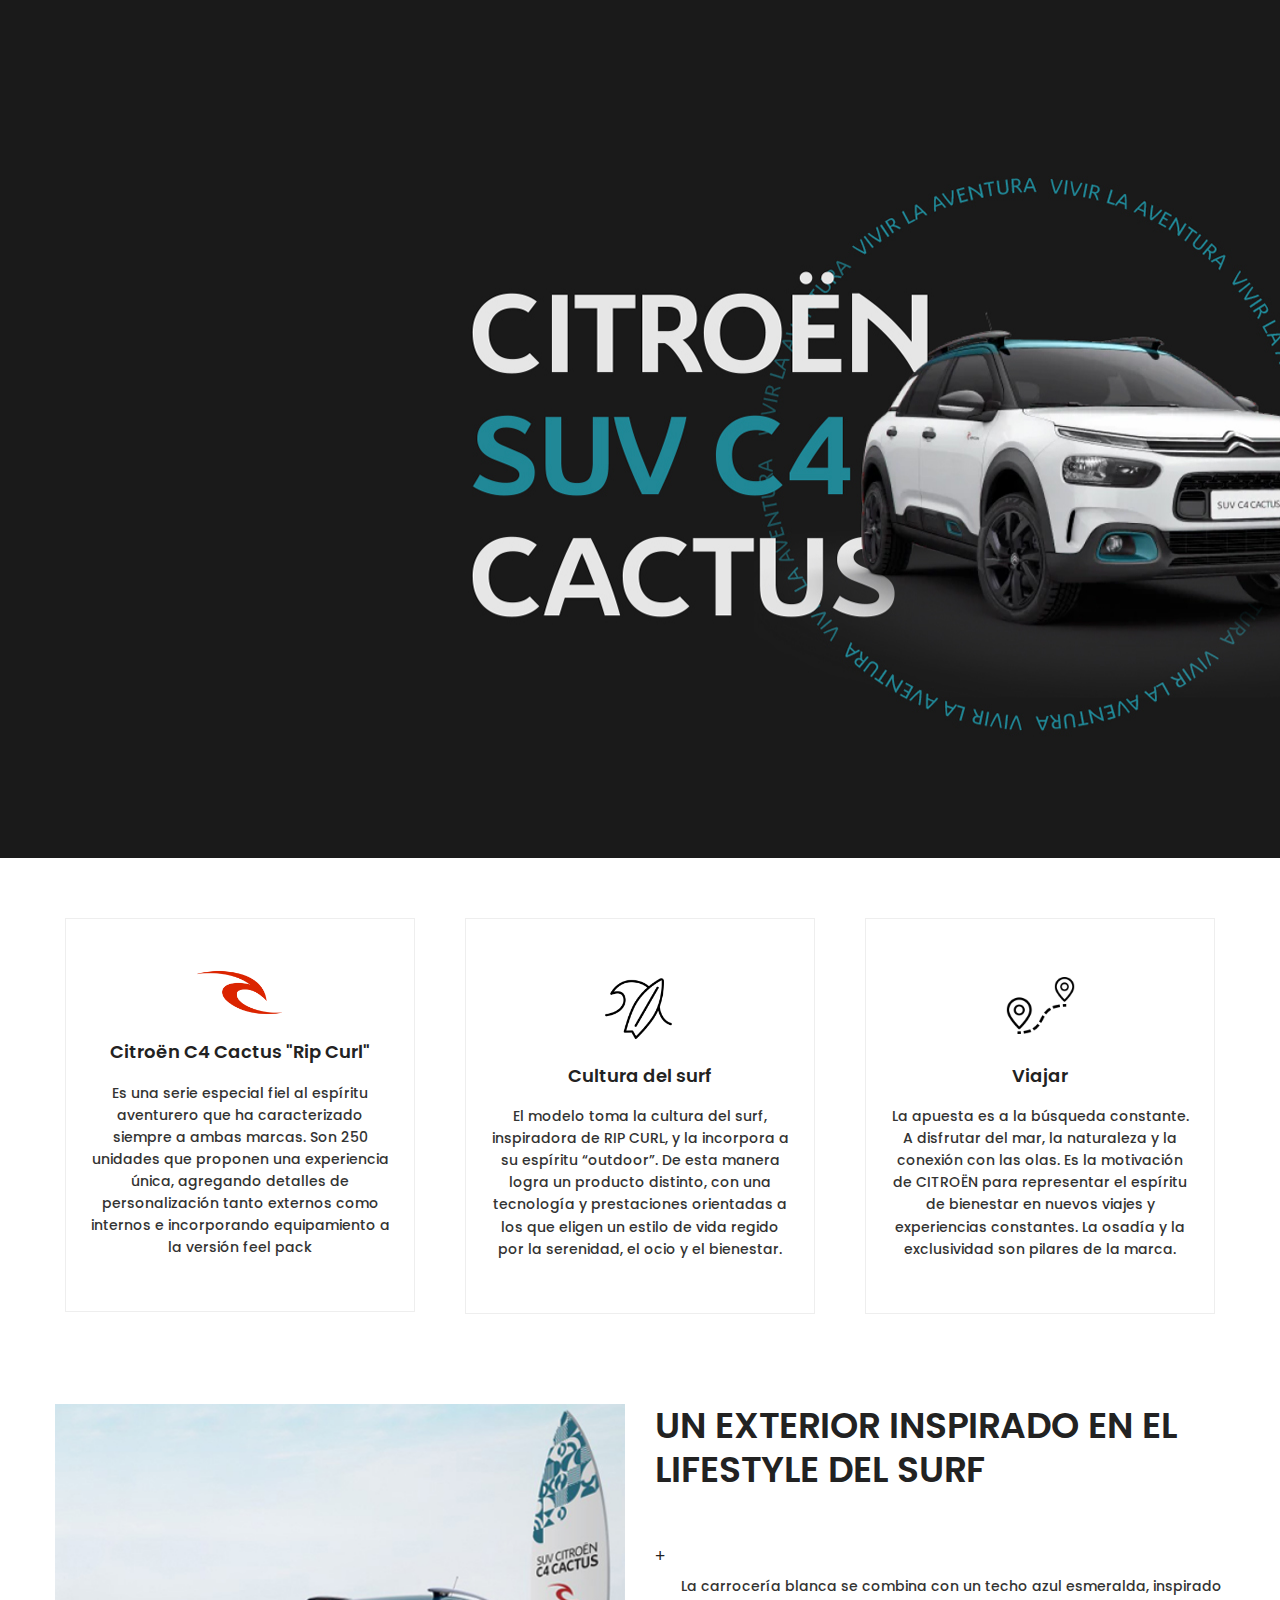
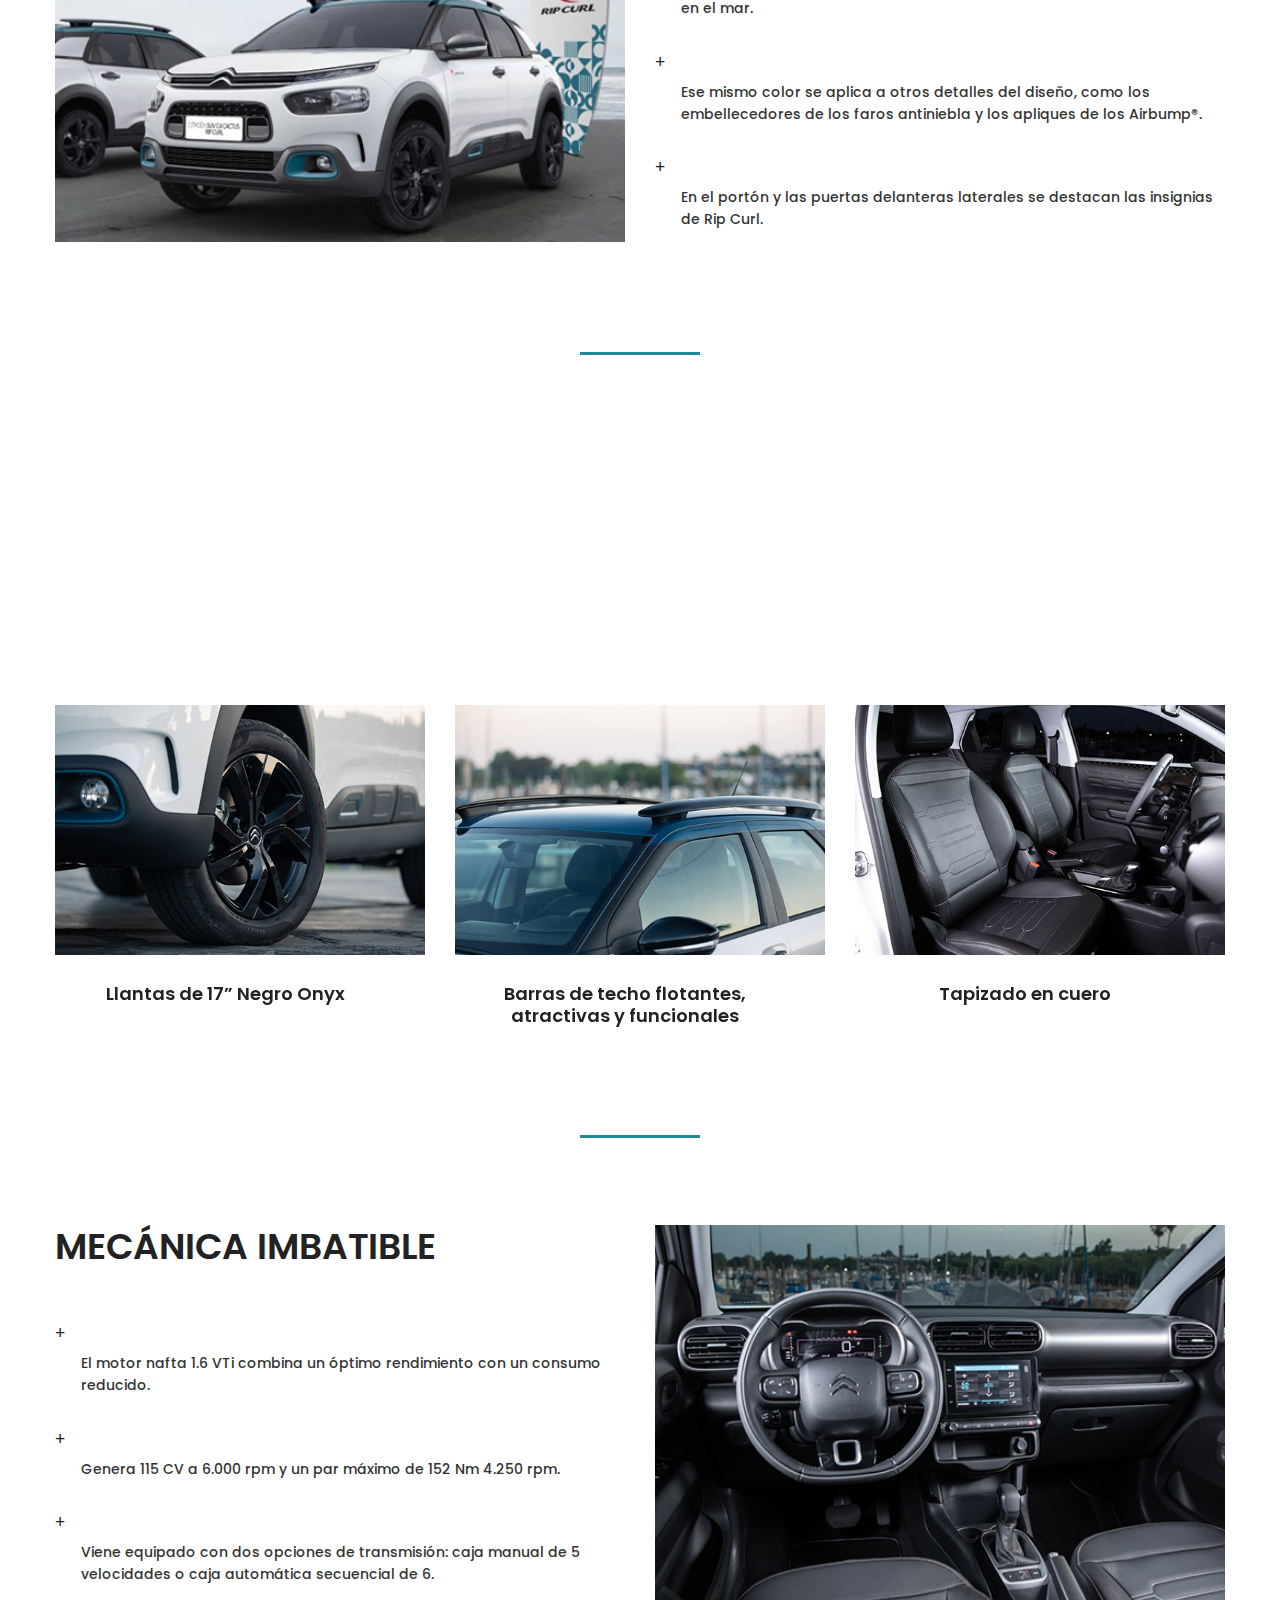
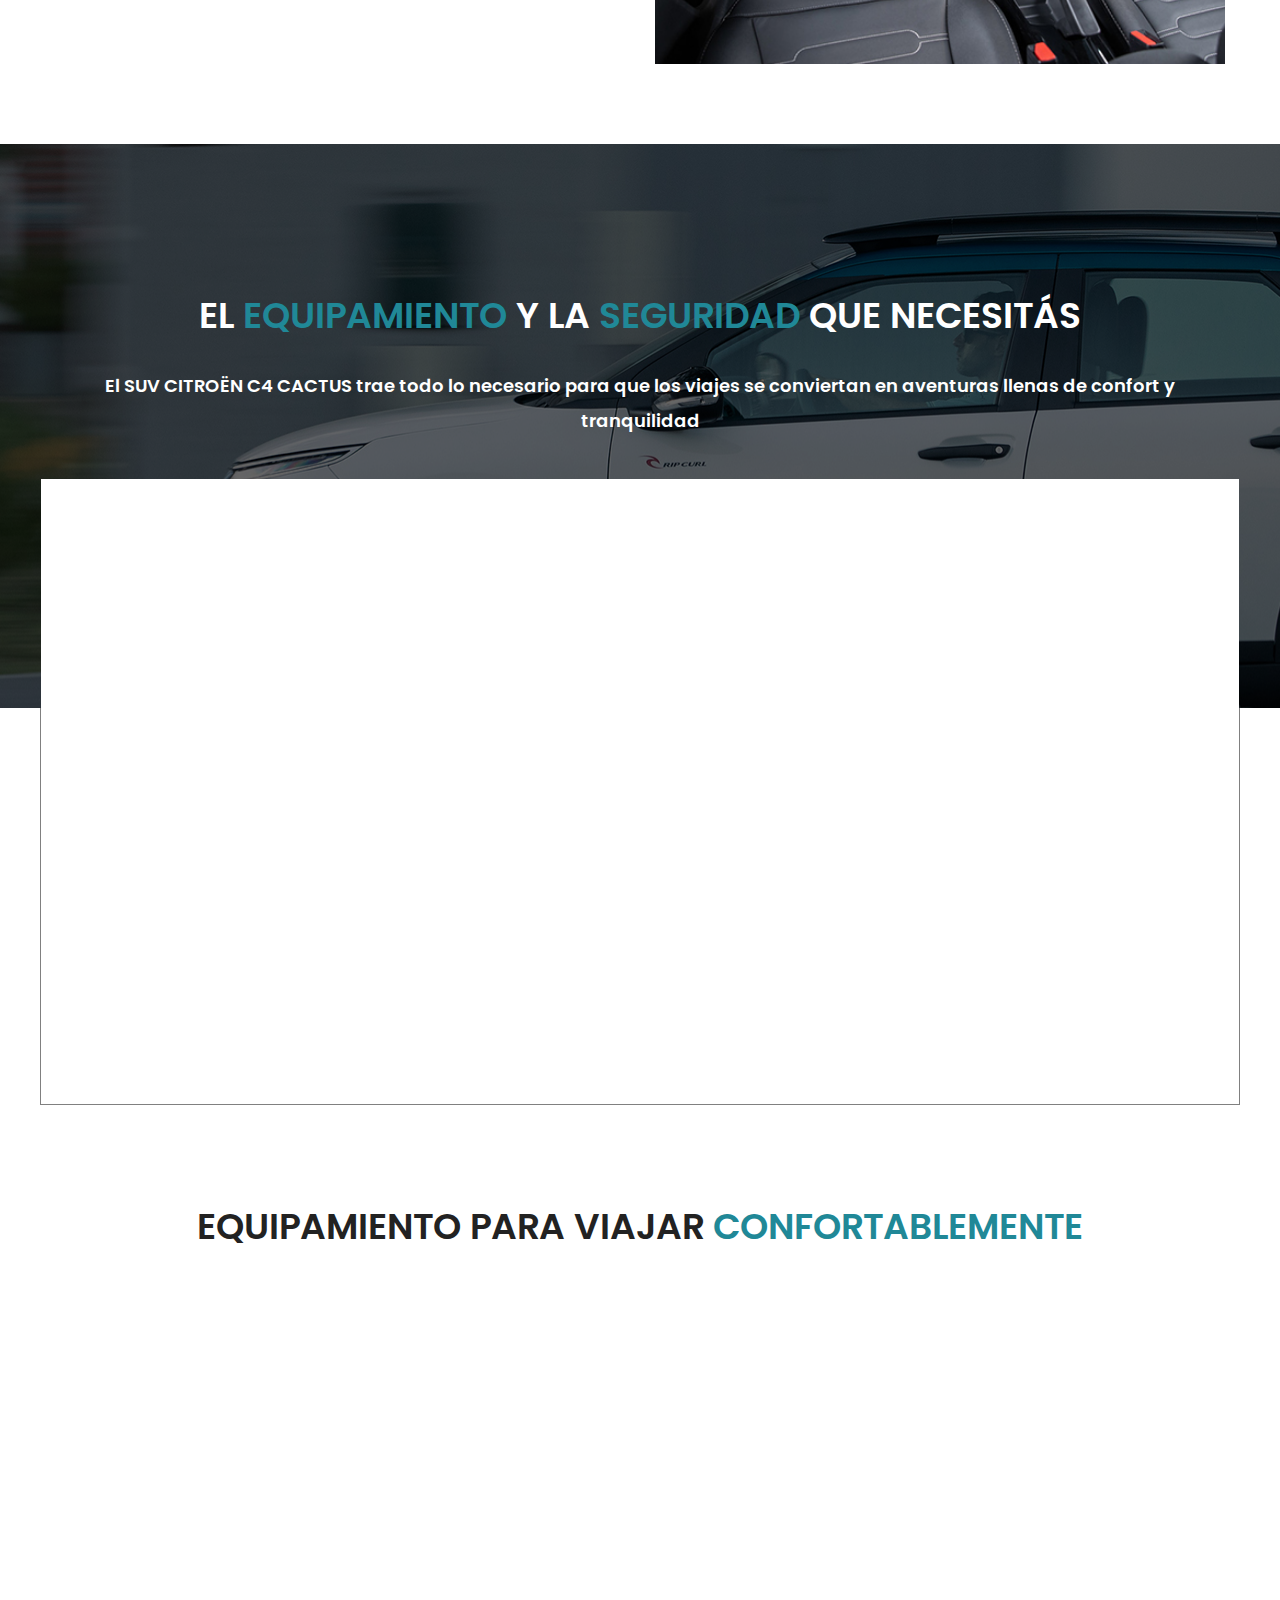
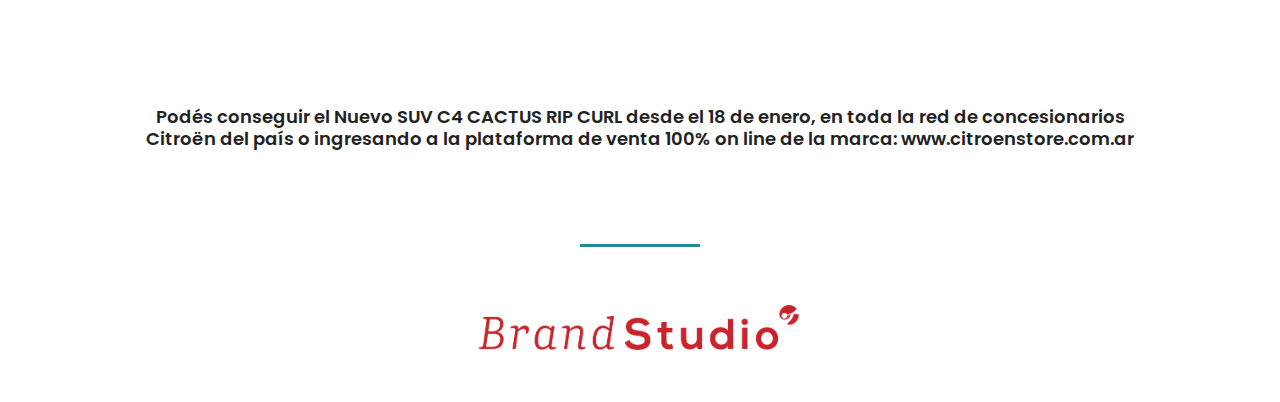
==== commit b4ca85f1: "KV" ====
--- a/index.html
+++ b/index.html
@@ -23,7 +23,7 @@
     <!-- <link rel="stylesheet" href="style.css"> -->
 
     <!-- Custom Styles -->
-    <!-- <link rel="stylesheet" href="css/custom.css"> -->
+    <link rel="stylesheet" href="css/custom.css">
 
 
     <!-- Use the minified version files listed below for better performance and remove the files listed above -->
@@ -45,7 +45,7 @@
         
 
         <!-- Start Breadcaump Area -->
-        <div class="breadcaump-area  ptb--350 ptb-md--150 ptb-sm--150 breadcaump-title-bar breadcaump-title-white" style="background-image: url(imgss/HERO-1920x1000.jpg);">
+        <div class="breadcaump-area  ptb--350 ptb-md--150 breadcaump-title-bar breadcaump-title-white" id="hero">
             <div class="container">
                 <div class="row">
                     <div class="col-lg-12">
@@ -125,7 +125,7 @@
                         <!-- Start Single Accordion -->
                         <div class="col-lg-6">
                             <div class="thumb">
-                                <img class="w-100" src="img/about/about-2.jpg" alt="about images">
+                                <img class="w-100" src="imgss/540x400.jpg" alt="about images">
                             </div>
                         </div>
                         <!-- End Single Accordion -->
@@ -201,7 +201,7 @@
                     <div class="row">
                         <div class="col-lg-12">
                             <div class="row-column-content ptb--80 ptb-md--80 ptb-sm--60 wow move-up">
-                                <h3 class="heading heading-h3 text-center text-black" style="text-transform: uppercase;">Detalles que hacen la diferencia</h3>
+                                <h3 class="heading heading-h3 text-center text-black" style="text-transform: uppercase;">Detalles que hacen la <span style="color: #208897;">diferencia</span> </h3>
                                 <div class="row">
                                     <div class="col-lg-6">
                                         <p class="bk_pra text-black mt--50">- <br> La promesa de la marca es el bienestar a la hora de viajar, que se traduce en soluciones innovadoras, tecnológicas e inteligentes, para brindarte mucho más que confort a bordo.</p>
@@ -242,7 +242,7 @@
                                 <!-- Start Single Carousel -->
                                 <div class="carousle-slider text-center">
                                     <div class="thumb">
-                                        <img src="img/carousel/carousel-md-1.jpg" alt="Carousel Image">
+                                        <img src="imgss/llanta500x338.jpg" alt="Carousel Image">
                                     </div>
                                     <div class="content">
                                         <div class="spacing"></div>
@@ -256,7 +256,7 @@
                                 <!-- Start Single Carousel -->
                                 <div class="carousle-slider text-center">
                                     <div class="thumb">
-                                        <img src="img/carousel/carousel-md-2.jpg" alt="Carousel Image">
+                                        <img src="imgss/techo500x338.jpg" alt="Carousel Image">
                                     </div>
                                     <div class="content">
                                         <div class="spacing"></div>
@@ -271,7 +271,7 @@
                                 <!-- Start Single Carousel -->
                                 <div class="carousle-slider text-center">
                                     <div class="thumb">
-                                        <img src="img/carousel/carousel-md-3.jpg" alt="Carousel Image">
+                                        <img src="imgss/tapizados500x338.jpg" alt="Carousel Image">
                                     </div>
                                     <div class="content">
                                         <div class="spacing"></div>
@@ -285,7 +285,7 @@
                                 <!-- Start Single Carousel -->
                                 <div class="carousle-slider text-center">
                                     <div class="thumb">
-                                        <img src="img/carousel/carousel-md-4.jpg" alt="Carousel Image">
+                                        <img src="imgss/volante500x338.jpg" alt="Carousel Image">
                                     </div>
                                     <div class="content">
                                         <div class="spacing"></div>
@@ -374,7 +374,7 @@
                       <!-- Start Single Accordion -->
                       <div class="col-lg-6">
                         <div class="thumb">
-                            <img class="w-100" src="img/about/about-2.jpg" alt="about images">
+                            <img class="w-100" src="imgss/mecanica-520x400.jpg" alt="about images">
                         </div>
                     </div>
                     <!-- End Single Accordion -->
@@ -384,13 +384,13 @@
         <!-- End Accordion Area -->
 
         <!-- Start Breadcaump Area --> 
-        <div class="brook-breadcaump-area bg_image--16 pt--150 pb--270 pt_md--190 pb_md--100 pt_sm--190 pb_sm--100 breadcaump-title-bar"
-            data-black-overlay='8'>
+        <div class="brook-breadcaump-area  pt--150 pb--270 pt_md--190 pb_md--100 pt_sm--190 pb_sm--100 breadcaump-title-bar" style="background-image: url(imgss/1920x680.jpg);"
+            data-black-overlay='6'>
             <div class="container">
                 <div class="row">
                     <div class="col-lg-12">
                         <div class="breadcaump-inner text-center">
-                            <h2 class="heading heading-h2 text-center text-white" style="text-transform: uppercase;">El equipamiento y la seguridad que necesitás</h2>
+                            <h2 class="heading heading-h2 text-center text-white" style="text-transform: uppercase;">El <span style="color: #208897;">equipamiento</span> y la <span style="color: #208897;">seguridad</span> que necesitás</h2>
                             <div class="bkseparator--30"></div>
                             <h5 class="heading heading-h5 text-white line-height-1-95">El SUV CITROËN C4 CACTUS trae todo lo necesario para que los viajes 
                                 se conviertan en aventuras llenas de confort y tranquilidad</h5>
@@ -411,7 +411,7 @@
                                 <div class="icon-box text-center no-border">
                                     <div class="inner">
                                         <div class="icon">
-                                            <i class="ion-ios-eye-outline"></i>
+                                            <img src="imgss/120x120_airbag.png" style="width: 25%;" alt="">
                                         </div>
                                         <div class="content">
                                             <h5 class="heading heading-h5">Airbags y arranque</h5>
@@ -427,7 +427,7 @@
                                 <div class="icon-box text-center no-border">
                                     <div class="inner">
                                         <div class="icon">
-                                            <i class="ion-ios-bookmarks-outline"></i>
+                                            <img src="imgss/120x120_frenos.png" style="width: 25%;" alt="">
                                         </div>
                                         <div class="content">
                                             <h5 class="heading heading-h5">Frenos</h5>
@@ -443,7 +443,7 @@
                                 <div class="icon-box text-center no-border">
                                     <div class="inner">
                                         <div class="icon">
-                                            <i class="ion-ios-browsers-outline"></i>
+                                            <img src="imgss/120x120_controles.png" style="width: 25%;" alt="">
                                         </div>
                                         <div class="content">
                                             <h5 class="heading heading-h5">Controladores</h5>
@@ -460,7 +460,7 @@
                                 <div class="icon-box text-center no-border">
                                     <div class="inner">
                                         <div class="icon">
-                                            <i class="ion-ios-bell-outline"></i>
+                                            <img src="imgss/120x120_indicadordescanso.png" style="width: 25%;" alt="">
                                         </div>
                                         <div class="content">
                                             <h5 class="heading heading-h5">Indicadores</h5>
@@ -477,7 +477,7 @@
                                 <div class="icon-box text-center no-border">
                                     <div class="inner">
                                         <div class="icon">
-                                            <i class="ion-ios-infinite-outline"></i>
+                                            <img src="imgss/120x120_neumaticos.png" style="width: 25%;" alt="">
                                         </div>
                                         <div class="content">
                                             <h5 class="heading heading-h5">Neumáticos</h5>
@@ -494,7 +494,7 @@
                                 <div class="icon-box text-center no-border">
                                     <div class="inner">
                                         <div class="icon">
-                                            <i class="ion-ios-cloudy-outline"></i>
+                                            <img src="imgss/120x120_velocidad.png" style="width: 25%;" alt="">
                                         </div>
                                         <div class="content">
                                             <h5 class="heading heading-h5">Velocidad</h5>
@@ -520,7 +520,7 @@
                 <div class="row">
                     <div class="col-lg-12">
                         <div class="brook-section-title text-center">
-                            <h2 class="heading heading-h2 text-center text-black" style="text-transform: uppercase;">Equipamiento para viajar  confortablemente</h2>
+                            <h2 class="heading heading-h2 text-center text-black" style="text-transform: uppercase; ">Equipamiento para viajar <span style="color: #208897;">confortablemente</span> </h2>
                         </div>
                         <div class="bk-gradation mt--60 mt_sm--5">
 
@@ -533,9 +533,9 @@
                                     </div>
                                 </div>
                                 <div class="content">
-                                    <h5 class="heading heading-h5">Brainstorming</h5>
-                                    <p class="bk_pra">study the problem and general materials to find out creative
-                                        concepts.</p>
+                                    <h5 class="heading heading-h5">Volante multifunción</h5>
+                                    <!-- <p class="bk_pra">study the problem and general materials to find out creative
+                                        concepts.</p> -->
                                 </div>
                             </div>
                             <!-- End Single Gradation -->
@@ -549,9 +549,9 @@
                                     </div>
                                 </div>
                                 <div class="content">
-                                    <h5 class="heading heading-h5">Approaching</h5>
-                                    <p class="bk_pra">quickly translate the visions into reality and patent
-                                        possible approaches.</p>
+                                    <h5 class="heading heading-h5">CITROËN CONNECT 7” compatible con Apple CarPlay y Android Auto</h5>
+                                    <!-- <p class="bk_pra">quickly translate the visions into reality and patent
+                                        possible approaches.</p> -->
                                 </div>
                             </div>
                             <!-- End Single Gradation -->
@@ -565,9 +565,9 @@
                                     </div>
                                 </div>
                                 <div class="content">
-                                    <h5 class="heading heading-h5">Adjusting</h5>
-                                    <p class="bk_pra">release approaches out into the world, submit it to criticism
-                                        & adaptation.</p>
+                                    <h5 class="heading heading-h5">Cámara de visión trasera</h5>
+                                    <!-- <p class="bk_pra">release approaches out into the world, submit it to criticism
+                                        & adaptation.</p> -->
                                 </div>
                             </div>
                             <!-- End Single Gradation -->
@@ -580,9 +580,24 @@
                                     </div>
                                 </div>
                                 <div class="content">
-                                    <h5 class="heading heading-h5">Adjusting</h5>
-                                    <p class="bk_pra">release approaches out into the world, submit it to criticism
-                                        & adaptation.</p>
+                                    <h5 class="heading heading-h5">Climatizador automático digital</h5>
+                                    <!-- <p class="bk_pra">release approaches out into the world, submit it to criticism
+                                        & adaptation.</p> -->
+                                </div>
+                            </div>
+                            <!-- End Single Gradation -->
+                              <!-- Start Single Gradation -->
+                              <div class="item-grid custom-color--4 mt--40 move-up-x wow" data-wow-delay=".2s">
+                                <div class="line"></div>
+                                <div class="dot-wrap">
+                                    <div class="dot">
+                                        <div class="count">5</div>
+                                    </div>
+                                </div>
+                                <div class="content">
+                                    <h5 class="heading heading-h5">Alfombras de tela interior exclusivas Rip Curl</h5>
+                                    <!-- <p class="bk_pra">release approaches out into the world, submit it to criticism
+                                        & adaptation.</p> -->
                                 </div>
                             </div>
                             <!-- End Single Gradation -->
@@ -599,10 +614,29 @@
         <h5 style="width: 80%; margin: 0 auto;" class="heading heading-h5 text-center text-black pb--80">Podés conseguir el Nuevo SUV C4 CACTUS RIP CURL desde el 18 de enero, en toda la red de concesionarios Citroën del país o ingresando a la plataforma de venta 100% on line de la marca: www.citroenstore.com.ar</h5>
         
 
-        <div class="text-center">
-            <div class="basic-short-line"></div>
+        <div class="text-center" style="color: #208897;">
+            <div class="basic-short-line" style="color: #208897;"></div>
         </div>
             
+        <footer id="bk-footer-area" class="page-footer bg_color--1 pl--150 pr--150 pl_lp--40 pr_lp--40 pl_lg--30 pr_lg--30 pl_md--30 pr_md--30 pl_sm--20 pr_sm--20 pl_mobile--20 pr_mobile--20" >
+
+  
+            <div class="brook-call-to-action ptb--30" style="width: 100%;">
+                <div class="container">
+                    <div class="row align-items-center">
+                        <div class="col-lg-12 col-sm-12 col-12">
+                            <div class="call-content text-center text-sm-center">
+                                <div class="center"> <img id="imgFooter" src="imgss/logo-brandstudio.png" alt="" style="width: 30%;" ></div>
+                            </div>
+                        </div>
+                    </div>
+                </div>
+            </div>
+
+            
+                 
+                
+        </footer> 
 
 
     <!--// Wrapper -->
--- a/style.css
+++ b/style.css
@@ -636,7 +636,7 @@
   textarea:focus,
   textarea:active {
     outline: none;
-    border-color: #0038E3; }
+    border-color: #208897; }
 
 input,
 select,
@@ -917,7 +917,7 @@
 
 /* Define Colors */
 .theme-color {
-  color: #0038E3; }
+  color: #208897; }
 
 .secondary-color {
   color: #FF5EE1; }
@@ -1040,7 +1040,7 @@
   background: #fff; }
 
 .bg_color--2 {
-  background: #0038E3; }
+  background: #208897; }
 
 .bg_color--3 {
   background: #000000; }
@@ -2093,10 +2093,10 @@
 
 /* This color is default color. It will change depending your body template color class like .template-color-1 to 11  */
 .text-color {
-  color: #0038E3; }
+  color: #208897; }
 
 body.template-color-1 .text-color {
-  color: #0038E3; }
+  color: #208897; }
 
 body.template-color-2 .text-color {
   color: #FE378C; }
@@ -7890,7 +7890,7 @@
   z-index: 2; }
 
 [data-overlay]:before {
-  background-color: #0038E3; }
+  background-color: #208897; }
 
 [data-black-overlay]:before {
   background-color: #000000; }
@@ -8123,7 +8123,7 @@
   font-family: "Poppins", sans-serif; }
   a.bk-btn.theme-btn,
   button.bk-btn.theme-btn {
-    background-color: #0038E3; }
+    background-color: #208897; }
   a.bk-btn:hover,
   button.bk-btn:hover {
     -webkit-transform: translateY(-3px);
@@ -8160,7 +8160,7 @@
     color: #001029; }
   a.brook-btn.text-theme,
   button.brook-btn.text-theme {
-    color: #0038E3; }
+    color: #208897; }
   a.brook-btn.text-white,
   button.brook-btn.text-white {
     color: #ffffff; }
@@ -8174,7 +8174,7 @@
     box-shadow: none; }
   a.brook-btn.bk-btn-theme,
   button.brook-btn.bk-btn-theme {
-    background: #0038E3; }
+    background: #208897; }
   a.brook-btn.bk-btn-theme-2,
   button.brook-btn.bk-btn-theme-2 {
     background: #0069FF; }
@@ -8238,7 +8238,7 @@
     background: #222222; }
     a.brook-btn.bk-btn-dark:hover,
     button.brook-btn.bk-btn-dark:hover {
-      background: #0038E3;
+      background: #208897;
       color: #ffffff; }
     a.brook-btn.bk-btn-dark.red-color-3:hover,
     button.brook-btn.bk-btn-dark.red-color-3:hover {
@@ -8260,12 +8260,12 @@
   button.brook-btn.bk-btn-theme-border {
     border-width: 1px;
     background: transparent;
-    border-color: #0038E3;
-    color: #0038E3; }
+    border-color: #208897;
+    color: #208897; }
     a.brook-btn.bk-btn-theme-border:hover,
     button.brook-btn.bk-btn-theme-border:hover {
-      background: #0038E3;
-      border-color: #0038E3;
+      background: #208897;
+      border-color: #208897;
       color: #ffffff; }
   a.brook-btn.bk-btn-secondary-border,
   button.brook-btn.bk-btn-secondary-border {
@@ -8353,10 +8353,10 @@
   a.moredetails-btn.font-16 {
     font-size: 16px; }
   a.moredetails-btn:hover {
-    color: #0038E3; }
+    color: #208897; }
   a.moredetails-btn i {
     padding-left: 20px !important;
-    color: #0038E3;
+    color: #208897;
     -webkit-transition: all 0.3s cubic-bezier(0.645, 0.045, 0.355, 1);
     -o-transition: all 0.3s cubic-bezier(0.645, 0.045, 0.355, 1);
     transition: all 0.3s cubic-bezier(0.645, 0.045, 0.355, 1); }
@@ -8670,7 +8670,7 @@
  * Section Title
 ============================*/
 .section-title h3 {
-  color: #0038E3;
+  color: #208897;
   font-size: 14px;
   font-weight: 700;
   letter-spacing: 1px;
@@ -8790,7 +8790,7 @@
   font-size: 50px;
   line-height: 65px;
   font-weight: 700;
-  color: #0038E3; }
+  color: #208897; }
   @media only screen and (min-width: 992px) and (max-width: 1199px) {
     .brook-section-title-corona h2 {
       font-size: 40px;
@@ -8942,7 +8942,7 @@
   .title-separator.color-red::after {
     background: #F0263F; }
   .title-separator.color-blue::after {
-    background: #0038E3; }
+    background: #208897; }
 
 /*=====================================
 Creative Agency Section Title 
@@ -9057,7 +9057,7 @@
   transition: all 0.3s cubic-bezier(0.645, 0.045, 0.355, 1);
   z-index: 1; }
   .service.service--1.theme-color {
-    background: #0038E3; }
+    background: #208897; }
     .service.service--1.theme-color::before {
       border: 1px solid #000; }
     .service.service--1.theme-color:hover::before {
@@ -9086,11 +9086,11 @@
     -webkit-box-shadow: 0 2px 30px rgba(0, 0, 0, 0.1);
     box-shadow: 0 2px 30px rgba(0, 0, 0, 0.1); }
     .service.service--1:hover::before {
-      border-color: #0038E3; }
+      border-color: #208897; }
   .service.service--1 .icons {
     margin-bottom: 22px; }
     .service.service--1 .icons i {
-      color: #0038E3;
+      color: #208897;
       font-size: 80px; }
   .service.service--1 .content h4 {
     font-size: 18px;
@@ -9125,14 +9125,14 @@
       -ms-transform: none;
       transform: none;
       margin-left: 15px;
-      color: #0038E3;
+      color: #208897;
       -webkit-transition: 0.3s;
       -o-transition: 0.3s;
       transition: 0.3s; }
     .service.service--1 .content a.service-btn:hover {
-      color: #0038E3; }
+      color: #208897; }
       .service.service--1 .content a.service-btn:hover i {
-        color: #0038E3; }
+        color: #208897; }
 
 .service.bg-transparent {
   background: transparent; }
@@ -9197,7 +9197,7 @@
       -o-transition: all 0.3s cubic-bezier(0.645, 0.045, 0.355, 1);
       transition: all 0.3s cubic-bezier(0.645, 0.045, 0.355, 1); }
       .service.service--3 .content h3 a:hover {
-        color: #0038E3; }
+        color: #208897; }
   .service.service--3 .content p {
     letter-spacing: 0em;
     line-height: 1.32;
@@ -9437,7 +9437,7 @@
   margin-bottom: 32px; }
   .brook-counter .icon i {
     font-size: 80px;
-    color: #0038E3; }
+    color: #208897; }
 
 .brook-counter .content span {
   margin-bottom: 29px;
@@ -9479,16 +9479,16 @@
     content: "";
     padding-top: 100%; }
   .brook-counter.counter-with-border:hover {
-    border: 30px solid #0038E3; }
+    border: 30px solid #208897; }
     @media only screen and (min-width: 992px) and (max-width: 1199px) {
       .brook-counter.counter-with-border:hover {
-        border: 5px solid #0038E3; } }
+        border: 5px solid #208897; } }
     @media only screen and (min-width: 768px) and (max-width: 991px) {
       .brook-counter.counter-with-border:hover {
-        border: 5px solid #0038E3; } }
+        border: 5px solid #208897; } }
     @media only screen and (max-width: 767px) {
       .brook-counter.counter-with-border:hover {
-        border: 5px solid #0038E3; } }
+        border: 5px solid #208897; } }
 
 .brook-counter.onepage-counter .content span {
   margin-bottom: 21px;
@@ -9652,9 +9652,9 @@
   font-family: "Poppins", sans-serif; }
   .team-heading .heading-right button i {
     padding-left: 10px;
-    color: #0038E3; }
+    color: #208897; }
   .team-heading .heading-right button:hover {
-    color: #0038E3; }
+    color: #208897; }
 
 .team.team_style--1 {
   margin-top: 40px; }
@@ -9677,7 +9677,7 @@
         opacity: .3;
         background-blend-mode: multiply;
         background-size: cover;
-        background-color: #0038E3;
+        background-color: #208897;
         -webkit-transition: all 0.3s cubic-bezier(0.645, 0.045, 0.355, 1);
         -o-transition: all 0.3s cubic-bezier(0.645, 0.045, 0.355, 1);
         transition: all 0.3s cubic-bezier(0.645, 0.045, 0.355, 1); }
@@ -9763,7 +9763,7 @@
           -webkit-box-shadow: 4px 4px 8px rgba(0, 0, 0, 0.3);
           box-shadow: 4px 4px 8px rgba(0, 0, 0, 0.3);
           content: attr(aria-label);
-          background-color: #0038E3; }
+          background-color: #208897; }
         .team.team_style--1 .image-wrap .social-networks .inner a.hint--bounce::before, .team.team_style--1 .image-wrap .social-networks .inner a.hint--bounce::after {
           -webkit-transition: opacity 0.3s ease, visibility 0.3s ease, -webkit-transform 0.3s cubic-bezier(0.71, 1.7, 0.77, 1.24);
           transition: opacity 0.3s ease, visibility 0.3s ease, -webkit-transform 0.3s cubic-bezier(0.71, 1.7, 0.77, 1.24);
@@ -9775,7 +9775,7 @@
           left: 50%; }
         .team.team_style--1 .image-wrap .social-networks .inner a.hint--top::before {
           margin-bottom: -13px;
-          border-top-color: #0038E3;
+          border-top-color: #208897;
           left: calc(50% - 7px); }
         .team.team_style--1 .image-wrap .social-networks .inner a.hint--top::after {
           bottom: 100%;
@@ -9854,7 +9854,7 @@
     border-radius: inherit;
     width: 100%; }
   .team.team__style--2 .thumb .overlay {
-    background-color: #0038E3;
+    background-color: #208897;
     position: absolute;
     top: 0;
     left: 0;
@@ -9901,7 +9901,7 @@
           color: #222; }
     .team.team__style--2 .thumb .social-icon.text-center li a:hover {
       background: #fff;
-      color: #0038E3 !important; }
+      color: #208897 !important; }
   .team.team__style--2 .thumb .team-info {
     opacity: 0;
     visibility: hidden;
@@ -9965,7 +9965,7 @@
     visibility: hidden;
     background-blend-mode: multiply;
     background-size: cover;
-    background-color: #0038E3;
+    background-color: #208897;
     -webkit-transition: all 0.3s cubic-bezier(0.645, 0.045, 0.355, 1);
     -o-transition: all 0.3s cubic-bezier(0.645, 0.045, 0.355, 1);
     transition: all 0.3s cubic-bezier(0.645, 0.045, 0.355, 1); }
@@ -10293,7 +10293,7 @@
       -o-transition: all 0.3s cubic-bezier(0.645, 0.045, 0.355, 1), visibility 0.3s linear 2s, opacity 0.3s linear 2s;
       transition: all 0.3s cubic-bezier(0.645, 0.045, 0.355, 1), visibility 0.3s linear 2s, opacity 0.3s linear 2s; }
     .brand-arrow .slick-btn:hover i {
-      color: #0038E3; }
+      color: #208897; }
     .brand-arrow .slick-btn.slick-next {
       right: -70px;
       left: auto; }
@@ -10370,7 +10370,7 @@
         width: 72px;
         height: 72px;
         border-radius: 50%;
-        background: #0038E3;
+        background: #208897;
         -webkit-transition: all 1s cubic-bezier(0, 0, 0.2, 1);
         -o-transition: all 1s cubic-bezier(0, 0, 0.2, 1);
         transition: all 1s cubic-bezier(0, 0, 0.2, 1);
@@ -10765,7 +10765,7 @@
     position: absolute;
     left: auto;
     right: 0;
-    background-color: #0038E3;
+    background-color: #208897;
     -webkit-transition: width 0.6s cubic-bezier(0.25, 0.8, 0.25, 1) 0s;
     -o-transition: width 0.6s cubic-bezier(0.25, 0.8, 0.25, 1) 0s;
     transition: width 0.6s cubic-bezier(0.25, 0.8, 0.25, 1) 0s; }
@@ -10818,8 +10818,8 @@
       box-shadow: 0 10px 20px rgba(0, 0, 0, 0.07);
       font-family: "Poppins", sans-serif;
       color: #ffffff;
-      border-color: #0038E3;
-      background-color: #0038E3;
+      border-color: #208897;
+      background-color: #208897;
       -webkit-transition: all 0.3s cubic-bezier(0.645, 0.045, 0.355, 1);
       -webkit-transition: all 0.3s cubic-bezier(1, 0.03, 0, 0.99);
       -o-transition: all 0.3s cubic-bezier(1, 0.03, 0, 0.99);
@@ -10847,8 +10847,8 @@
     height: 55px;
     line-height: 53px;
     color: #ffffff;
-    border-color: #0038E3;
-    background-color: #0038E3;
+    border-color: #208897;
+    background-color: #208897;
     font-size: 14px;
     font-weight: 600;
     font-family: "Poppins", sans-serif;
@@ -10861,7 +10861,7 @@
       -ms-transform: translateY(-3px);
       transform: translateY(-3px); }
   .contact-form input:focus {
-    border-color: #0038E3;
+    border-color: #208897;
     background-color: #fff; }
 
 .contact-form textarea {
@@ -10879,8 +10879,8 @@
   -o-transition: all 0.3s cubic-bezier(0.645, 0.045, 0.355, 1);
   transition: all 0.3s cubic-bezier(0.645, 0.045, 0.355, 1); }
   .contact-form textarea:focus {
-    color: #0038E3;
-    border-color: #0038E3;
+    color: #208897;
+    border-color: #208897;
     background-color: #fff; }
 
 .contact-form input[type="checkbox"] {
@@ -10949,7 +10949,7 @@
       -ms-transform: translateY(-50%);
       transform: translateY(-50%);
       font-size: 14px;
-      color: #0038E3;
+      color: #208897;
       border: 0 none; }
 
 .contact-form.contact-form--4 h4.heading {
@@ -10967,7 +10967,7 @@
     -ms-transform: translateY(-50%);
     transform: translateY(-50%);
     font-size: 14px;
-    color: #0038E3;
+    color: #208897;
     border: 0 none;
     background: transparent;
     width: 62px;
@@ -10976,7 +10976,7 @@
     -o-transition: 0.4s;
     transition: 0.4s; }
     .contact-form.contact-form--4 .input-box button:hover {
-      background: #0038E3;
+      background: #208897;
       color: #ffffff; }
 
 .contact-form.contact-form--4.heading-hover .input-box button {
@@ -11453,7 +11453,7 @@
       .slick-arrow-center.slick-arrow-rounded .slick-btn {
         left: 0px; } }
     .slick-arrow-center.slick-arrow-rounded .slick-btn:hover {
-      background-color: #0038E3;
+      background-color: #208897;
       color: #fff; }
       .slick-arrow-center.slick-arrow-rounded .slick-btn:hover i {
         color: #fff; }
@@ -11777,7 +11777,7 @@
     .social-share a {
       padding: 5px 8px; } }
   .social-share a:hover {
-    color: #0038E3; }
+    color: #208897; }
 
 .social-share.social--transparent {
   background: transparent; }
@@ -11815,7 +11815,7 @@
   .social-icon.text-dark.tooltip-layout li a {
     color: #222222; }
     .social-icon.text-dark.tooltip-layout li a:hover {
-      color: #0038E3; }
+      color: #208897; }
   .social-icon.icon-size-large li a {
     font-size: 30px; }
   .social-icon.icon-size-medium li a {
@@ -11934,11 +11934,11 @@
     .social-icon.tooltip-layout li a.hint--white[aria-label]::before {
       border-top-color: #fff; }
     .social-icon.tooltip-layout li a.hint--theme[aria-label]::after {
-      background: #0038E3;
+      background: #208897;
       color: #ffffff;
       text-shadow: none; }
     .social-icon.tooltip-layout li a.hint--theme[aria-label]::before {
-      border-top-color: #0038E3; }
+      border-top-color: #208897; }
     .social-icon.tooltip-layout li a.hint--dark[aria-label]::after {
       background: #222222;
       color: #ffffff;
@@ -12004,7 +12004,7 @@
       transition: all 0.3s cubic-bezier(0.645, 0.045, 0.355, 1);
       padding: 0; }
       .social-icon.icon-solid-rounded li a:hover {
-        background-color: #0038E3;
+        background-color: #208897;
         color: #ffffff !important; }
   .social-icon.icon-border-rounded.social-vertical li {
     margin: 20px; }
@@ -12140,11 +12140,11 @@
   a.hint--white[aria-label]::before {
     border-top-color: #fff; }
   a.hint--theme[aria-label]::after {
-    background: #0038E3;
+    background: #208897;
     color: #ffffff;
     text-shadow: none; }
   a.hint--theme[aria-label]::before {
-    border-top-color: #0038E3; }
+    border-top-color: #208897; }
   a.hint--dark[aria-label]::after {
     background: #222222;
     color: #ffffff;
@@ -12354,7 +12354,7 @@
       -o-transition: all 0.3s cubic-bezier(0.645, 0.045, 0.355, 1), visibility 0.3s linear 2s, opacity 0.3s linear 2s;
       transition: all 0.3s cubic-bezier(0.645, 0.045, 0.355, 1), visibility 0.3s linear 2s, opacity 0.3s linear 2s; }
     .flexable-arrow .slick-btn:hover i {
-      color: #0038E3; }
+      color: #208897; }
     .flexable-arrow .slick-btn.slick-next {
       right: 50px;
       left: auto; }
@@ -12936,11 +12936,11 @@
   color: #222; }
 
 .countdown-style-1.bg-solid-theme .timer-grid > div span.time-count {
-  background: #0038E3;
+  background: #208897;
   color: #ffffff; }
 
 .countdown-style-1.font-lg-size .timer-grid > div .second span.time-count {
-  color: #0038E3; }
+  color: #208897; }
 
 .countdown-style-1.font-lg-size .timer-grid > div span.time-count {
   color: #222222;
@@ -13043,7 +13043,7 @@
     .progress-charts .progress .progress-bar {
       overflow: visible;
       position: relative;
-      background: #0038E3; }
+      background: #208897; }
       .progress-charts .progress .progress-bar.custom-color--2 {
         background-color: #7ed321; }
       .progress-charts .progress .progress-bar.custom-color--3 {
@@ -13191,7 +13191,7 @@
     height: 100%;
     opacity: 0;
     visibility: hidden;
-    background-color: #0038E3;
+    background-color: #208897;
     -webkit-transition: all 0.3s cubic-bezier(0.645, 0.045, 0.355, 1);
     -o-transition: all 0.3s cubic-bezier(0.645, 0.045, 0.355, 1);
     transition: all 0.3s cubic-bezier(0.645, 0.045, 0.355, 1); }
@@ -13282,7 +13282,7 @@
       width: 80px;
       margin: 0 auto 24px; }
       .bk-gradation .item-grid .dot-wrap .dot {
-        background: #0038E3; }
+        background: #208897; }
         .bk-gradation .item-grid .dot-wrap .dot::before, .bk-gradation .item-grid .dot-wrap .dot::after {
           content: "";
           position: absolute;
@@ -13675,12 +13675,12 @@
     transform: none;
     height: 62px;
     line-height: 62px;
-    color: #0038E3;
+    color: #208897;
     -webkit-transition: all 0.3s cubic-bezier(0.645, 0.045, 0.355, 1);
     -o-transition: all 0.3s cubic-bezier(0.645, 0.045, 0.355, 1);
     transition: all 0.3s cubic-bezier(0.645, 0.045, 0.355, 1); }
     .maintanence-wrapper .inner .maintanence-form button:hover {
-      background-color: #0038E3;
+      background-color: #208897;
       color: #fff; }
 
 .maintanence-wrapper .inner .form-desc {
@@ -13820,7 +13820,7 @@
       font-size: 24px;
       line-height: 28px;
       font-weight: 500;
-      color: #0038E3; }
+      color: #208897; }
       @media only screen and (min-width: 992px) and (max-width: 1199px) {
         .single-contagion .contagion-content h3 {
           font-size: 20px;
@@ -13924,7 +13924,7 @@
       font-size: 24px;
       line-height: 28px;
       font-weight: 500;
-      color: #0038E3; }
+      color: #208897; }
       @media only screen and (min-width: 992px) and (max-width: 1199px) {
         .single-sympotom .sympotom-content h3 {
           font-size: 20px;
@@ -14069,7 +14069,7 @@
     font-size: 24px;
     line-height: 28px;
     font-weight: 600;
-    color: #0038E3; }
+    color: #208897; }
     @media only screen and (min-width: 992px) and (max-width: 1199px) {
       .single-prevination .prevination-content h3 {
         font-size: 18px;
@@ -14240,7 +14240,7 @@
     text-align: right;
     line-height: 0; }
     .testimonial_style--1 .content .testimonial-quote span {
-      color: #0038E3;
+      color: #208897;
       font-weight: 900; }
   .testimonial_style--1:hover {
     -webkit-transform: translateY(-5px);
@@ -14249,7 +14249,7 @@
     -webkit-box-shadow: 0 10px 20px rgba(0, 0, 0, 0.07);
     box-shadow: 0 10px 20px rgba(0, 0, 0, 0.07);
     color: #fff;
-    background: #0038E3; }
+    background: #208897; }
     .testimonial_style--1:hover .content p {
       color: #ffffff; }
       .testimonial_style--1:hover .content p span.theme-color {
@@ -14320,7 +14320,7 @@
   -webkit-box-shadow: 0 10px 20px rgba(0, 0, 0, 0.07);
   box-shadow: 0 10px 20px rgba(0, 0, 0, 0.07);
   color: #fff;
-  background: #0038E3 !important; }
+  background: #208897 !important; }
   .testimonial-color-variation .slick-center .testimonial_style--1.bg-dark .content p {
     color: #ffffff; }
     .testimonial-color-variation .slick-center .testimonial_style--1.bg-dark .content p span.theme-color {
@@ -14403,7 +14403,7 @@
       font-size: 28px;
       text-align: right;
       line-height: 0;
-      color: #0038E3; }
+      color: #208897; }
   .testimonial_style--2:hover {
     -webkit-transform: translateY(-5px);
     -ms-transform: translateY(-5px);
@@ -14734,7 +14734,7 @@
   background: #d8d8d8; }
 
 .testimonial--horizontal--active .swiper-pagination-progressbar .swiper-pagination-progressbar-fill {
-  background: #0038E3;
+  background: #208897;
   height: 100%;
   position: absolute; }
 
@@ -14776,7 +14776,7 @@
   background: #d8d8d8; }
 
 .testimonial--horizontal--active .swiper-pagination-custom .progressbar .filled {
-  background: #0038E3;
+  background: #208897;
   height: 100%;
   position: absolute; }
 
@@ -14831,7 +14831,7 @@
 
 .nav-pills .nav-link.active, .nav-pills .show > .nav-link {
   color: #fff;
-  background-color: #0038E3; }
+  background-color: #208897; }
 
 .tab.vertical .tab-nav {
   -ms-flex-preferred-size: 200px;
@@ -14967,7 +14967,7 @@
     stroke: #fff;
     width: 90px;
     height: 90px;
-    background-color: #0038E3;
+    background-color: #208897;
     border-radius: 100%;
     -webkit-transform: translateY(-50%);
     -ms-transform: translateY(-50%);
@@ -15095,7 +15095,7 @@
     width: 72px;
     height: 72px;
     border-radius: 50%;
-    background: #0038E3;
+    background: #208897;
     -webkit-transition: all 1s cubic-bezier(0, 0, 0.2, 1);
     -o-transition: all 1s cubic-bezier(0, 0, 0.2, 1);
     transition: all 1s cubic-bezier(0, 0, 0.2, 1);
@@ -15184,7 +15184,7 @@
     transition: all 1s cubic-bezier(0, 0, 0.2, 1); }
     .video-btn a.watch-text:hover,
     .video-btn a .watch-text:hover {
-      color: #0038E3; }
+      color: #208897; }
 
 .video-btn-2 .icon-gradient {
   width: 130px;
@@ -15213,15 +15213,15 @@
     position: absolute;
     content: "";
     border-radius: 50%;
-    background-color: #0038E3;
-    background-image: -webkit-linear-gradient(223deg, #899664 0, #0038E3 100%);
-    background-image: -o-linear-gradient(223deg, #899664 0, #0038E3 100%);
-    background-image: linear-gradient(-133deg, #899664 0, #0038E3 100%); }
+    background-color: #208897;
+    background-image: -webkit-linear-gradient(223deg, #899664 0, #208897 100%);
+    background-image: -o-linear-gradient(223deg, #899664 0, #208897 100%);
+    background-image: linear-gradient(-133deg, #899664 0, #208897 100%); }
   .video-btn-2 .icon-gradient::after {
-    background-color: #0038E3;
-    background-image: -webkit-linear-gradient(223deg, #899664 0, #0038E3 100%);
-    background-image: -o-linear-gradient(223deg, #899664 0, #0038E3 100%);
-    background-image: linear-gradient(-133deg, #899664 0, #0038E3 100%);
+    background-color: #208897;
+    background-image: -webkit-linear-gradient(223deg, #899664 0, #208897 100%);
+    background-image: -o-linear-gradient(223deg, #899664 0, #208897 100%);
+    background-image: linear-gradient(-133deg, #899664 0, #208897 100%);
     width: 90px;
     height: 90px;
     top: 20px;
@@ -15614,7 +15614,7 @@
     padding: 30px 20px 27px;
     max-height: 700px;
     width: 360px;
-    border-bottom: 2px solid #0038E3;
+    border-bottom: 2px solid #208897;
     background-color: #fff;
     -webkit-box-shadow: 0 10px 30px rgba(0, 0, 0, 0.12);
     box-shadow: 0 10px 30px rgba(0, 0, 0, 0.12); }
@@ -15662,7 +15662,7 @@
               -o-transition: all 0.3s cubic-bezier(0.645, 0.045, 0.355, 1);
               transition: all 0.3s cubic-bezier(0.645, 0.045, 0.355, 1); }
               .mini-cart .shopping-cart .shop-inner ul.product-list li .content .inner h4 a:hover {
-                color: #0038E3; }
+                color: #208897; }
               @media only screen and (max-width: 575px) {
                 .mini-cart .shopping-cart .shop-inner ul.product-list li .content .inner h4 a {
                   font-size: 14px; } }
@@ -15678,7 +15678,7 @@
             font-size: 18px;
             border: 0 none; }
             .mini-cart .shopping-cart .shop-inner ul.product-list li .content .delete-btn:hover {
-              color: #0038E3; }
+              color: #208897; }
         .mini-cart .shopping-cart .shop-inner ul.product-list li + li {
           margin-top: 20px; }
     .mini-cart .shopping-cart .footer {
@@ -15699,8 +15699,8 @@
         font-size: 14px;
         font-weight: 600;
         color: #ffffff;
-        border-color: #0038E3;
-        background-color: #0038E3;
+        border-color: #208897;
+        background-color: #208897;
         font-family: "Poppins", sans-serif;
         height: 55px;
         line-height: 53px;
@@ -15982,7 +15982,7 @@
       right: 100%;
       bottom: 50%; }
     .brook__toolbar .inner a:hover {
-      color: #0038E3; }
+      color: #208897; }
       .brook__toolbar .inner a:hover[class*=hint--]::before, .brook__toolbar .inner a:hover[class*=hint--]::after {
         visibility: visible;
         opacity: 1;
@@ -16034,7 +16034,7 @@
   .heading.text-white {
     color: #ffffff; }
   .heading.theme-color {
-    color: #0038E3; }
+    color: #208897; }
   .heading.body-color {
     color: #333333; }
   .heading.yellow-color-2 {
@@ -16368,7 +16368,7 @@
   padding: 50px 40px 61px; }
 
 .bk-text-box.bg-theme-color {
-  background: #0038E3; }
+  background: #208897; }
   .bk-text-box.bg-theme-color .heading {
     color: #ffffff; }
   .bk-text-box.bg-theme-color p.bk_pra {
@@ -16402,7 +16402,7 @@
     transform: translateY(-50%);
     font-family: Font Awesome\ 5 Free;
     font-weight: 900;
-    color: #0038E3; }
+    color: #208897; }
   .brook-quote .quote-text {
     font-size: 16px;
     font-weight: 600;
@@ -16466,7 +16466,7 @@
       font-size: 13px;
       font-family: Font Awesome\ 5 Free;
       font-weight: 900;
-      color: #0038E3;
+      color: #208897;
       top: -4px;
       left: -26px; }
     .bk-list--2 .list-header.with-ckeck .marker.dark-color::before {
@@ -16489,7 +16489,7 @@
       padding-left: 30px;
       margin-bottom: 20px; }
       .bk-list--2 .list-header.with-number--theme .marker {
-        color: #0038E3;
+        color: #208897;
         font-size: 15px;
         font-weight: 700; }
       .bk-list--2 .list-header.with-number--theme h6.heading {
@@ -16537,7 +16537,7 @@
     border-bottom: 1px solid #eee;
     margin-bottom: 38px; }
     .procing-box .header .feature-mark {
-      background-color: #0038E3;
+      background-color: #208897;
       display: block;
       padding: 5px 18px 5px 10px;
       position: absolute;
@@ -16727,7 +16727,7 @@
   .icon-box .inner .icon {
     font-size: 80px;
     margin-bottom: 22px;
-    color: #0038E3; }
+    color: #208897; }
     .icon-box .inner .icon.brown-color {
       color: #CE8F4F; }
   .icon-box .inner .svg-icon .tm-svg {
@@ -16749,10 +16749,10 @@
       font-size: 14px; }
     .icon-box .inner .content a.icon-btn i {
       font-size: 12px;
-      color: #0038E3;
+      color: #208897;
       padding-left: 14px; }
     .icon-box .inner .content a.icon-btn:hover {
-      color: #0038E3; }
+      color: #208897; }
     .icon-box .inner .content a.icon-btn.color-red i {
       color: #F0263F; }
     .icon-box .inner .content a.icon-btn.color-red:hover {
@@ -17060,7 +17060,7 @@
   border-bottom: 2px solid #222; }
 
 .basic-thick-line-theme-4 {
-  border-top: 4px solid #0038E3; }
+  border-top: 4px solid #208897; }
 
 .basic-dash-line {
   border-bottom: 1px dashed #ddd; }
@@ -17076,7 +17076,7 @@
   padding: 3px 10px;
   cursor: pointer; }
   .basic-modern-dots .dot {
-    background-color: #0038E3;
+    background-color: #208897;
     border-radius: 50%;
     -webkit-box-shadow: 0 0 12px #def0ff;
     box-shadow: 0 0 12px #def0ff;
@@ -17131,7 +17131,7 @@
     .message-box.bg_cat--3 .content {
       color: #6ca928; }
   .message-box.bg_cat--4 {
-    background: #0038E3; }
+    background: #208897; }
     .message-box.bg_cat--4 .icon {
       color: #ffffff; }
     .message-box.bg_cat--4 .content {
@@ -17180,7 +17180,7 @@
       right: 16px;
       font-size: 16px; }
     .bk-accordion .card-header h5 a.acc-btn[aria-expanded="true"] {
-      background: #0038E3;
+      background: #208897;
       color: #ffffff; }
       .bk-accordion .card-header h5 a.acc-btn[aria-expanded="true"]::before {
         content: "\f104"; }
@@ -17242,10 +17242,10 @@
       font-weight: 700; }
     .bk-accordion-style--2 .card-header h5 a.acc-btn[aria-expanded="true"] {
       background: transparent;
-      color: #0038E3; }
+      color: #208897; }
       .bk-accordion-style--2 .card-header h5 a.acc-btn[aria-expanded="true"]::before {
         content: "-";
-        color: #0038E3; }
+        color: #208897; }
 
 .bk-accordion-style--2 .card-body {
   padding: 5px 0 21px 26px;
@@ -17332,7 +17332,7 @@
   font-size: 50px;
   line-height: 65px;
   font-weight: 600;
-  color: #0038E3;
+  color: #208897;
   margin-bottom: 30px; }
   @media only screen and (min-width: 992px) and (max-width: 1199px) {
     .faq-content h2 {
@@ -17387,7 +17387,7 @@
   .gmap-marker-content i {
     font-size: 15px;
     margin-right: 5px;
-    color: #0038E3; }
+    color: #208897; }
 
 .gm-style .gm-style-iw {
   -webkit-box-shadow: 0 30px 30px rgba(0, 0, 0, 0.12);
@@ -17399,7 +17399,7 @@
   left: -9px;
   top: -5px;
   position: relative;
-  background-color: #0038E3; }
+  background-color: #208897; }
   .animated-dot .middle-dot {
     width: 12px;
     height: 12px;
@@ -17414,7 +17414,7 @@
     animation-fill-mode: forwards;
     -webkit-animation-iteration-count: infinite;
     animation-iteration-count: infinite;
-    background-color: #0038E3; }
+    background-color: #208897; }
     .animated-dot .middle-dot::after {
       width: 100%;
       height: 100%;
@@ -17458,7 +17458,7 @@
     animation-delay: 0.78s;
     -webkit-animation-iteration-count: infinite;
     animation-iteration-count: infinite;
-    background-color: #0038E3; }
+    background-color: #208897; }
   .animated-dot .signal2 {
     width: 180px;
     height: 180px;
@@ -17479,7 +17479,7 @@
     animation-delay: 1s;
     -webkit-animation-iteration-count: infinite;
     animation-iteration-count: infinite;
-    background-color: #0038E3; }
+    background-color: #208897; }
   .animated-dot.red-color {
     background-color: #F0263F; }
     .animated-dot.red-color .middle-dot {
@@ -17702,7 +17702,7 @@
       bottom: 0; }
     .vc_row-separator.square svg {
       height: 90px;
-      fill: #0038E3;
+      fill: #208897;
       width: auto; }
 
 .wavify-activation {
@@ -17917,7 +17917,7 @@
     -webkit-transition: all 0.3s cubic-bezier(0.645, 0.045, 0.355, 1);
     -o-transition: all 0.3s cubic-bezier(0.645, 0.045, 0.355, 1);
     transition: all 0.3s cubic-bezier(0.645, 0.045, 0.355, 1);
-    background-color: #0038E3; }
+    background-color: #208897; }
     .portfolio.portfolio_style--1 .port-overlay-info .hover-action {
       text-align: center;
       padding: 0 15px;
@@ -18738,7 +18738,7 @@
       line-height: 13px;
       border-radius: 3px;
       font-size: 12px;
-      background-color: #0038E3;
+      background-color: #208897;
       color: #fff;
       text-align: center;
       opacity: 0;
@@ -18759,11 +18759,11 @@
         margin: 0 auto;
         width: 0;
         height: 0;
-        border-top: 4px solid #0038E3;
+        border-top: 4px solid #208897;
         border-right: 4px solid transparent;
         border-left: 4px solid transparent;
         content: "";
-        border-top-color: #0038E3; }
+        border-top-color: #208897; }
   .messonry-button button:hover span.filter-counter {
     visibility: visible;
     opacity: 1;
@@ -18771,9 +18771,9 @@
     -ms-transform: translate(-50%, -100%);
     transform: translate(-50%, -100%); }
   .messonry-button button:hover span.filter-text {
-    color: #0038E3; }
+    color: #208897; }
   .messonry-button button.is-checked span.filter-text {
-    color: #0038E3; }
+    color: #208897; }
 
 .toggle-btn .loadMore {
   font-size: 14px;
@@ -18784,7 +18784,7 @@
   -o-transition: all 0.3s cubic-bezier(0.645, 0.045, 0.355, 1);
   transition: all 0.3s cubic-bezier(0.645, 0.045, 0.355, 1); }
   .toggle-btn .loadMore:hover {
-    color: #0038E3; }
+    color: #208897; }
   .toggle-btn .loadMore i {
     margin-left: 15px; }
 
@@ -19508,7 +19508,7 @@
       -o-transition: 0.4s;
       transition: 0.4s; }
       .portfolio-details-list .details-list span a:hover {
-        color: #0038E3; }
+        color: #208897; }
 
 /*==========================
 Portfolio Nav Page 
@@ -19543,7 +19543,7 @@
         font-family: Font Awesome\ 5 Free;
         font-weight: 900; }
     .portfolio-nav-list .portfolio-page .inner a:hover {
-      color: #0038E3; }
+      color: #208897; }
   .portfolio-nav-list .portfolio-page.prev {
     padding-left: 100px;
     text-align: left; }
@@ -19628,7 +19628,7 @@
       left: 50%;
       bottom: 0;
       opacity: 0;
-      background-color: #0038E3; }
+      background-color: #208897; }
     .blog-grid .post-content .post-inner .post-categories a {
       font-size: 12px;
       font-weight: 500;
@@ -19646,7 +19646,7 @@
         -o-transition: all .5s;
         transition: all .5s; }
         .blog-grid .post-content .post-inner h5.heading a:hover {
-          color: #0038E3; }
+          color: #208897; }
     .blog-grid .post-content .post-inner h4.heading {
       color: inherit;
       line-height: 1.38;
@@ -19657,7 +19657,7 @@
         -o-transition: all .5s;
         transition: all .5s; }
         .blog-grid .post-content .post-inner h4.heading a:hover {
-          color: #0038E3; }
+          color: #208897; }
       .blog-grid .post-content .post-inner h4.heading.hover-yellow-color a:hover {
         color: #FCB72B; }
     .blog-grid .post-content .post-inner h3.heading {
@@ -19671,7 +19671,7 @@
         -o-transition: all .5s;
         transition: all .5s; }
         .blog-grid .post-content .post-inner h3.heading a:hover {
-          color: #0038E3; }
+          color: #208897; }
     .blog-grid .post-content .post-inner .post-meta.meta-restaurant {
       font-size: 14px;
       font-style: italic;
@@ -19715,7 +19715,7 @@
         -o-transition: all .5s;
         transition: all .5s; }
         .blog-grid .post-content .post-inner .post-meta .post-category a:hover {
-          color: #0038E3; }
+          color: #208897; }
       .blog-grid .post-content .post-inner .post-meta .post-category.hover-yellow-color a:hover {
         color: #FCB72B; }
   .blog-grid.blog-business-two .post-thumb a img {
@@ -19790,7 +19790,7 @@
       font-size: 26px;
       text-align: right; }
       .blog-grid .post-quote .quote-icon i {
-        color: #0038E3; }
+        color: #208897; }
   .blog-grid:hover {
     -webkit-transform: translateY(-5px);
     -ms-transform: translateY(-5px);
@@ -19856,7 +19856,7 @@
         -webkit-transition: width 0.6s cubic-bezier(0.25, 0.8, 0.25, 1) 0s;
         -o-transition: width 0.6s cubic-bezier(0.25, 0.8, 0.25, 1) 0s;
         transition: width 0.6s cubic-bezier(0.25, 0.8, 0.25, 1) 0s;
-        background: #0038E3; }
+        background: #208897; }
     .blog-grid--modern.blog-standard .post-content {
       background: #fff;
       text-align: center;
@@ -19877,7 +19877,7 @@
       border-radius: 50%;
       color: #001029;
       text-align: center;
-      background-color: #0038E3;
+      background-color: #208897;
       color: #899664;
       display: inline-block; }
       .blog-grid--modern.blog-standard .post-read-more::before {
@@ -19978,10 +19978,10 @@
       -o-transition: 0.4s ease-in;
       transition: 0.4s ease-in; }
       .brook-pagination-wrapper .brook-pagination li a:hover {
-        background: #0038E3;
+        background: #208897;
         color: #fff; }
     .brook-pagination-wrapper .brook-pagination li.active a {
-      background: #0038E3;
+      background: #208897;
       color: #fff; }
 
 /*============================
@@ -20114,7 +20114,7 @@
       right: 50px;
       font-size: 26px;
       line-height: 22px;
-      color: #0038E3;
+      color: #208897;
       font-family: Font Awesome\ 5 Free;
       font-weight: 900; }
 
@@ -20214,11 +20214,11 @@
     border: 1px solid #ddd; }
     .blog-grid-minimal.outline.bg-transparant {
       background-color: transparent;
-      border-color: #0038E3; }
+      border-color: #208897; }
       .blog-grid-minimal.outline.bg-transparant .post-content h5 a {
         color: #fff; }
       .blog-grid-minimal.outline.bg-transparant .post-content .post-meta .post-category a {
-        color: #0038E3; }
+        color: #208897; }
     .blog-grid-minimal.outline:hover {
       border-color: transparent; }
   .blog-grid-minimal:hover .grid-overlay {
@@ -20331,7 +20331,7 @@
   color: #191970; }
   .brook-pagination-wrapper .load-more-button a i {
     margin-left: 15px;
-    color: #0038E3; }
+    color: #208897; }
 
 /*=========================
 Blog Details 
@@ -20353,7 +20353,7 @@
   .blog-tag-list a:first-child::before {
     display: none; }
   .blog-tag-list a:hover {
-    color: #0038E3; }
+    color: #208897; }
 
 .post-nav-lisnt {
   margin-top: 47px;
@@ -20413,7 +20413,7 @@
           font-size: 24px;
           color: #222; }
       .post-nav-lisnt .nav-item a:hover {
-        background: #0038E3;
+        background: #208897;
         color: #fff; }
         .post-nav-lisnt .nav-item a:hover .link-text {
           color: #ffffff; }
@@ -20477,7 +20477,7 @@
           -o-transition: 0.4s;
           transition: 0.4s; }
           .commnent-list-wrap .comment .content .comment-footer span.reply-btn a:hover {
-            color: #0038E3; }
+            color: #208897; }
   .commnent-list-wrap .comment.comment-reply {
     padding-left: 61px; }
     @media only screen and (max-width: 767px) {
@@ -20520,7 +20520,7 @@
     color: #222;
     margin-right: 6px; }
   .blog-post-return-button a:hover {
-    color: #0038E3; }
+    color: #208897; }
 
 /*===================================
     Modern Pagination
@@ -20531,7 +20531,7 @@
   -o-transition: all 0.3s cubic-bezier(0.645, 0.045, 0.355, 1);
   transition: all 0.3s cubic-bezier(0.645, 0.045, 0.355, 1); }
   .blog-modern-pagination .modern-pagination a:hover {
-    color: #0038E3; }
+    color: #208897; }
   .blog-modern-pagination .modern-pagination a .nav-icon {
     font-size: 24px; }
 
@@ -20604,7 +20604,7 @@
     -ms-transform: none;
     transform: none; }
     .bl-sidebar.search .search-box button:hover {
-      background-color: #0038E3; }
+      background-color: #208897; }
     .bl-sidebar.search .search-box button span {
       position: absolute;
       top: 50%;
@@ -20614,7 +20614,7 @@
       transform: translate(-50%, -50%);
       line-height: 1;
       font-size: 18px;
-      color: #0038E3; }
+      color: #208897; }
     .bl-sidebar.search .search-box button:hover span {
       color: #fff; }
 
@@ -20639,7 +20639,7 @@
     line-height: 1.58;
     font-size: 14px; }
     .bl-sidebar.category .category-list li a:hover {
-      color: #0038E3; }
+      color: #208897; }
 
 .bl-sidebar.banner .inner {
   position: relative; }
@@ -20681,7 +20681,7 @@
       padding: 10px;
       color: #333333; }
       .bl-sidebar.tag .inner .tagcloud li a:hover {
-        color: #0038E3; }
+        color: #208897; }
 
 /*====================================
 	Shop Sidebar Styles
@@ -20767,7 +20767,7 @@
     -ms-transform: none;
     transform: none; }
     .shop-sidebar.search .search-box button:hover {
-      background-color: #0038E3; }
+      background-color: #208897; }
     .shop-sidebar.search .search-box button span {
       position: absolute;
       top: 50%;
@@ -20777,7 +20777,7 @@
       transform: translate(-50%, -50%);
       line-height: 1;
       font-size: 18px;
-      color: #0038E3; }
+      color: #208897; }
     .shop-sidebar.search .search-box button:hover span {
       color: #fff; }
 
@@ -20868,7 +20868,7 @@
       padding: 10px;
       color: #333333; }
       .shop-sidebar.tag .inner .tagcloud li a:hover {
-        color: #0038E3; }
+        color: #208897; }
 
 .shop-sidebar.tag.color-green .inner .tagcloud li a:hover {
   color: #899664; }
@@ -20890,7 +20890,7 @@
   display: inline-block; }
 
 .price--filter a {
-  background: #0038E3 none repeat scroll 0 0;
+  background: #208897 none repeat scroll 0 0;
   border-radius: 3px;
   color: #fff;
   display: block;
@@ -20902,10 +20902,10 @@
 .ui-widget-content {
   background: #ededed none repeat scroll 0 0;
   border: 0 none;
-  color: #0038E3; }
+  color: #208897; }
 
 .ui-slider-range.ui-widget-header.ui-corner-all {
-  background: #0038E3 none repeat scroll 0 0; }
+  background: #208897 none repeat scroll 0 0; }
 
 .ui-slider-horizontal {
   height: 7px; }
@@ -20925,12 +20925,12 @@
 .ui-state-default,
 .ui-widget-content .ui-state-default,
 .ui-widget-header .ui-state-default {
-  background: #0038E3 none repeat scroll 0 0;
+  background: #208897 none repeat scroll 0 0;
   border: 0 none;
-  color: #0038E3; }
+  color: #208897; }
 
 .ui-slider-range.ui-widget-header.ui-corner-all {
-  background: #0038E3 none repeat scroll 0 0; }
+  background: #208897 none repeat scroll 0 0; }
 
 .ui-slider-horizontal {
   margin-bottom: 25px;
@@ -21091,8 +21091,8 @@
     margin: 0 -10px; }
     .single-product-details-side .product-action a {
       color: #ffffff;
-      border-color: #0038E3;
-      background-color: #0038E3;
+      border-color: #208897;
+      background-color: #208897;
       position: relative;
       display: inline-block;
       margin: 0 10px;
@@ -21157,7 +21157,7 @@
   font-size: 16px; }
   .single_product_inner .price span.new {
     border-bottom: 1px solid #222222;
-    color: #0038E3;
+    color: #208897;
     display: inline-block;
     font-size: 24px;
     margin-right: 3px;
@@ -21317,7 +21317,7 @@
       transition: all 0.3s cubic-bezier(0.645, 0.045, 0.355, 1);
       color: #222222; }
       .product_review .description_nav a.active, .product_review .description_nav a:hover {
-        border-bottom: 3px solid #0038E3;
+        border-bottom: 3px solid #208897;
         color: #000000; }
       .product_review .description_nav a + a {
         margin-left: 20px; }
@@ -21557,19 +21557,19 @@
   display: block;
   font-size: 15px;
   font-weight: 600;
-  color: #0038E3; }
+  color: #208897; }
 
 .cart-table td.pro-addtocart button {
   width: 140px;
   border-radius: 50px;
   height: 36px;
-  border: 1px solid #0038E3;
+  border: 1px solid #208897;
   line-height: 24px;
   padding: 5px 20px;
   font-weight: 700;
   text-transform: capitalize;
   color: #fff;
-  background-color: #0038E3; }
+  background-color: #208897; }
 
 .cart-table td.pro-remove a {
   display: block;
@@ -21622,8 +21622,8 @@
       font-weight: 700;
       text-transform: uppercase;
       color: #fff;
-      background-color: #0038E3;
-      border-color: #0038E3;
+      background-color: #208897;
+      border-color: #208897;
       width: 140px; }
 
 /*-- Discount Coupon --*/
@@ -21648,8 +21648,8 @@
     font-weight: 700;
     text-transform: uppercase;
     color: #fff;
-    background-color: #0038E3;
-    border-color: #0038E3;
+    background-color: #208897;
+    border-color: #208897;
     width: 140px; }
 
 /*-- Cart Summary --*/
@@ -21732,8 +21732,8 @@
         font-weight: 700;
         text-transform: uppercase;
         color: #fff;
-        background-color: #0038E3;
-        border-color: #0038E3; }
+        background-color: #208897;
+        border-color: #208897; }
       @media only screen and (max-width: 767px) {
         .cart-summary .cart-summary-button button {
           margin-left: 0;
@@ -22703,7 +22703,7 @@
     color: #333333;
     font-size: 13px; }
     .sn-form-inner a:hover {
-      color: #0038E3; }
+      color: #208897; }
 
 @media only screen and (max-width: 767px) {
   .sn-form .single-input.single-input-half {
@@ -22801,7 +22801,7 @@
       line-height: 1.18;
       font-size: 16px;
       font-family: "Poppins", sans-serif;
-      color: #0038E3;
+      color: #208897;
       padding-top: 41px;
       padding-bottom: 41px;
       padding-left: 15px;
@@ -25689,11 +25689,11 @@
         .product .product-thumbnail .product-action .action-list.tooltip-layout li a.hint--white[aria-label]::before {
           border-top-color: #fff; }
         .product .product-thumbnail .product-action .action-list.tooltip-layout li a.hint--theme[aria-label]::after {
-          background: #0038E3;
+          background: #208897;
           color: #ffffff;
           text-shadow: none; }
         .product .product-thumbnail .product-action .action-list.tooltip-layout li a.hint--theme[aria-label]::before {
-          border-top-color: #0038E3; }
+          border-top-color: #208897; }
         .product .product-thumbnail .product-action .action-list.tooltip-layout li a.hint--dark[aria-label]::after {
           background: #222222;
           color: #ffffff;
@@ -25701,9 +25701,9 @@
         .product .product-thumbnail .product-action .action-list.tooltip-layout li a.hint--dark[aria-label]::before {
           border-top-color: #222222; }
         .product .product-thumbnail .product-action .action-list.tooltip-layout li a:hover {
-          background-color: #0038E3;
+          background-color: #208897;
           color: #fff;
-          border-color: #0038E3;
+          border-color: #208897;
           -webkit-transform: translateY(-3px);
           -ms-transform: translateY(-3px);
           transform: translateY(-3px); }
@@ -26084,7 +26084,7 @@
   border-radius: 100%; }
 
 #fp-nav ul li a.active {
-  background-color: #0038E3; }
+  background-color: #208897; }
 
 #fp-nav ul {
   position: absolute;
@@ -26254,7 +26254,7 @@
     -o-transition: width 0.6s cubic-bezier(0.25, 0.8, 0.25, 1) 0s;
     transition: width 0.6s cubic-bezier(0.25, 0.8, 0.25, 1) 0s; }
   .footer-widget.news-bulletin .link .heading a:hover {
-    color: #0038E3; }
+    color: #208897; }
 
 .minimal-portfolio-footer .bk-hover a:hover {
   color: #222222; }
@@ -26420,86 +26420,86 @@
     Color Two Variation 
 =============================*/
 body.template-color-1 .blog-grid .post-content .post-inner h5.heading a:hover {
-  color: #0038E3; }
+  color: #208897; }
 
 body.template-color-1 .blog-grid .post-content .post-inner h4.heading a:hover {
-  color: #0038E3; }
+  color: #208897; }
 
 body.template-color-1 .blog-grid .post-content .post-inner h3.heading a:hover {
-  color: #0038E3; }
+  color: #208897; }
 
 body.template-color-1 .faq-content h2 {
-  color: #0038E3; }
+  color: #208897; }
 
 body.template-color-1 .brook-section-title-corona h2 {
-  color: #0038E3; }
+  color: #208897; }
 
 body.template-color-1 .single-contagion .contagion-content h3 {
-  color: #0038E3; }
+  color: #208897; }
 
 body.template-color-1 .single-sympotom .sympotom-content h3 {
-  color: #0038E3; }
+  color: #208897; }
 
 body.template-color-1 .single-prevination .prevination-content h3 {
-  color: #0038E3; }
+  color: #208897; }
 
 body.template-color-1 .service.service--1.theme-color {
-  background: #0038E3; }
+  background: #208897; }
 
 body.template-color-1 .blog-grid-minimal.outline.bg-transparant {
-  border-color: #0038E3; }
+  border-color: #208897; }
   body.template-color-1 .blog-grid-minimal.outline.bg-transparant .post-content .post-meta .post-category a {
-    color: #0038E3; }
+    color: #208897; }
 
 body.template-color-1 .blog-grid-minimal.outline:hover {
   border-color: transparent; }
 
 body.template-color-1 .single-svg-icon-box.business-icon-box:hover {
-  background: #0038E3; }
+  background: #208897; }
 
 body.template-color-1 .product_review .description_nav a.active, body.template-color-1 .product_review .description_nav a:hover {
-  border-bottom: 3px solid #0038E3; }
+  border-bottom: 3px solid #208897; }
 
 body.template-color-1 .single-product-details-side .product-action a {
-  border-color: #0038E3;
-  background-color: #0038E3; }
+  border-color: #208897;
+  background-color: #208897; }
 
 body.template-color-1 .cart-table td.pro-subtotal span {
-  color: #0038E3; }
+  color: #208897; }
 
 body.template-color-1 .cart-table td.pro-addtocart button {
-  border: 1px solid #0038E3;
-  background-color: #0038E3; }
+  border: 1px solid #208897;
+  background-color: #208897; }
 
 body.template-color-1 .team.team_style--4 .inner .content-header .social-network .social-list a:hover {
-  color: #0038E3; }
+  color: #208897; }
 
 body.template-color-1 .testimonial--horizontal--active .swiper-pagination-custom .progressbar .filled {
-  background: #0038E3; }
+  background: #208897; }
 
 body.template-color-1 .slider-business .video-btn a .video-icon.secondary-color {
-  background: #0038E3 !important; }
+  background: #208897 !important; }
 
 body.template-color-1 a.brook-btn.bk-btn-yellow, body.template-color-1 button.brook-btn.bk-btn-yellow {
-  background: #0038E3;
+  background: #208897;
   color: #fff !important; }
 
 body.template-color-1 a.bk-btn.theme-btn, body.template-color-1 button.bk-btn.theme-btn {
-  background-color: #0038E3; }
+  background-color: #208897; }
 
 body.template-color-1 a.brook-btn.bk-btn-red, body.template-color-1 button.brook-btn.bk-btn-red {
-  background: #0038E3; }
+  background: #208897; }
 
 body.template-color-1 .section-title h3 {
-  color: #0038E3; }
+  color: #208897; }
 
 body.template-color-1 .service.service--1:hover::before {
-  border-color: #0038E3; }
+  border-color: #208897; }
 
 body.template-color-1 .service.service--1 .icons {
   margin-bottom: 22px; }
   body.template-color-1 .service.service--1 .icons i {
-    color: #0038E3;
+    color: #208897;
     font-size: 80px; }
 
 body.template-color-1 .service.service--1 .content a.service-btn i {
@@ -26510,15 +26510,15 @@
   -ms-transform: none;
   transform: none;
   margin-left: 15px;
-  color: #0038E3;
+  color: #208897;
   -webkit-transition: 0.3s;
   -o-transition: 0.3s;
   transition: 0.3s; }
 
 body.template-color-1 .service.service--1 .content a.service-btn:hover {
-  color: #0038E3; }
+  color: #208897; }
   body.template-color-1 .service.service--1 .content a.service-btn:hover i {
-    color: #0038E3; }
+    color: #208897; }
 
 body.template-color-1 .service.service--3 .thumb {
   overflow: hidden; }
@@ -26528,7 +26528,7 @@
     transition: all 0.3s cubic-bezier(0.645, 0.045, 0.355, 1); }
 
 body.template-color-1 .service.service--3 .content h3 a:hover {
-  color: #0038E3; }
+  color: #208897; }
 
 body.template-color-1 .title-separator {
   display: block;
@@ -26539,7 +26539,7 @@
     height: 3px;
     border-radius: 3px; }
   body.template-color-1 .title-separator.color-red::after, body.template-color-1 .title-separator.color-blue::after {
-    background: #0038E3; }
+    background: #208897; }
 
 body.template-color-1 .bk-gradation .item-grid {
   -webkit-box-flex: 1;
@@ -26549,320 +26549,320 @@
   position: relative;
   padding: 0 10px; }
   body.template-color-1 .bk-gradation .item-grid .dot-wrap .dot {
-    background: #0038E3; }
+    background: #208897; }
   body.template-color-1 .bk-gradation .item-grid.custom-color--2 .dot-wrap .dot {
-    background: #0038E3; }
+    background: #208897; }
   body.template-color-1 .bk-gradation .item-grid.custom-color--3 .dot-wrap .dot {
-    background: #0038E3; }
+    background: #208897; }
   body.template-color-1 .bk-gradation .item-grid.custom-color--4 .dot-wrap .dot {
-    background: #0038E3; }
+    background: #208897; }
 
 body.template-color-1 .post-nav-lisnt .nav-item a:hover {
-  background: #0038E3; }
+  background: #208897; }
 
 body.template-color-1 .portfolio-nav-list .portfolio-page .inner a:hover {
-  color: #0038E3; }
+  color: #208897; }
 
 body.template-color-1 .team.team_style--1 .image-wrap .thumb .overlay.red-color {
-  background-color: #0038E3; }
+  background-color: #208897; }
 
 body.template-color-1 .team.team_style--1 .image-wrap .social-networks .inner a[class*=hint--]:after {
-  background-color: #0038E3; }
+  background-color: #208897; }
 
 body.template-color-1 .team.team_style--1 .image-wrap .social-networks .inner a.hint--top::before {
-  border-top-color: #0038E3; }
+  border-top-color: #208897; }
 
 body.template-color-1 .team.team__style--2 .thumb .overlay {
-  background-color: #0038E3; }
+  background-color: #208897; }
   body.template-color-1 .team.team__style--2 .thumb .overlay.red-color {
-    background-color: #0038E3; }
+    background-color: #208897; }
 
 body.template-color-1 .team.team__style--2:hover .thumb {
   border-color: rgba(0, 56, 227, 0.1); }
 
 body.template-color-1 .team.team__style--3 .thumb .overlay {
-  background-color: #0038E3; }
+  background-color: #208897; }
   body.template-color-1 .team.team__style--3 .thumb .overlay.red-color {
-    background-color: #0038E3; }
+    background-color: #208897; }
 
 body.template-color-1 .blog-grid--modern.blog-standard {
   /* -------------------
                                 Yellow Color  
                                 ---------------------*/ }
   body.template-color-1 .blog-grid--modern.blog-standard .post-thumb::after {
-    background: #0038E3; }
+    background: #208897; }
   body.template-color-1 .blog-grid--modern.blog-standard .post-read-more {
-    background-color: #0038E3; }
+    background-color: #208897; }
   body.template-color-1 .blog-grid--modern.blog-standard.blog-yellow-color .post-thumb::after {
-    background: #0038E3; }
+    background: #208897; }
   body.template-color-1 .blog-grid--modern.blog-standard.blog-yellow-color .post-content .post-inner h5.heading a:hover, body.template-color-1 .blog-grid--modern.blog-standard.blog-yellow-color .post-content .post-inner .post-meta .post-category a:hover {
-    color: #0038E3; }
+    color: #208897; }
   body.template-color-1 .blog-grid--modern.blog-standard.blog-yellow-color .post-read-more {
-    background-color: #0038E3;
+    background-color: #208897;
     color: #fff; }
 
 body.template-color-1 [data-overlay]:before {
-  background-color: #0038E3; }
+  background-color: #208897; }
 
 body.template-color-1 .team-heading .heading-right button i {
-  color: #0038E3; }
+  color: #208897; }
 
 body.template-color-1 .team-heading .heading-right button:hover {
-  color: #0038E3 !important; }
+  color: #208897 !important; }
 
 body.template-color-1 .has-center-content .has-centerinner .content h1.heading::before {
-  background-color: #0038E3; }
+  background-color: #208897; }
 
 body.template-color-1 .has-center-content .has-centerinner .content .read-more-btn a i, body.template-color-1 .has-center-content .has-centerinner .content .read-more-btn a:hover {
-  color: #0038E3; }
+  color: #208897; }
 
 body.template-color-1 .mini-cart .shopping-cart {
-  border-bottom: 2px solid #0038E3; }
+  border-bottom: 2px solid #208897; }
   body.template-color-1 .mini-cart .shopping-cart .shop-inner ul.product-list li .content .inner h4 a:hover {
-    color: #0038E3; }
+    color: #208897; }
   body.template-color-1 .mini-cart .shopping-cart .shop-inner ul.product-list li .content .delete-btn:hover {
-    color: #0038E3; }
+    color: #208897; }
   body.template-color-1 .mini-cart .shopping-cart .footer a.cart-btn {
-    border-color: #0038E3;
-    background-color: #0038E3; }
+    border-color: #208897;
+    background-color: #208897; }
 
 body.template-color-1 .brook__toolbar .inner a:hover {
-  color: #0038E3; }
+  color: #208897; }
 
 body.template-color-1 .blog-grid .post-inner h5.heading:hover {
-  color: #0038E3; }
+  color: #208897; }
   body.template-color-1 .blog-grid .post-inner h5.heading:hover a {
-    color: #0038E3; }
+    color: #208897; }
 
 body.template-color-1 .blog-grid .post-inner .post-meta .post-category:hover a {
-  color: #0038E3; }
+  color: #208897; }
 
 body.template-color-1 .theme-color {
-  color: #0038E3; }
+  color: #208897; }
 
 body.template-color-1 .bg_color--2 {
-  background: #0038E3; }
+  background: #208897; }
 
 body.template-color-1 a.brook-btn.bk-btn-theme,
 body.template-color-1 button.brook-btn.bk-btn-theme {
-  background: #0038E3;
+  background: #208897;
   color: #fff; }
 
 body.template-color-1 .btn-essential:hover {
-  background: #0038E3 !important;
-  border-color: #0038E3 !important;
+  background: #208897 !important;
+  border-color: #208897 !important;
   color: #fff; }
 
 body.template-color-1 .red-border {
-  border-color: #0038E3 !important; }
+  border-color: #208897 !important; }
 
 body.template-color-1 .slick-arrow-center.slick-arrow-rounded .slick-btn:hover {
-  background-color: #0038E3;
+  background-color: #208897;
   color: #fff; }
 
 body.template-color-1 .single-svg-icon-box .svg-icon svg * {
-  stroke: #0038E3 !important; }
+  stroke: #208897 !important; }
 
 body.template-color-1 .single-svg-icon-box:hover .svg-icon svg * {
   stroke: #fff !important; }
 
 body.template-color-1 .menu-price {
-  color: #0038E3; }
+  color: #208897; }
 
 body.template-color-1 a.moredetails-btn:hover {
-  color: #0038E3; }
+  color: #208897; }
 
 body.template-color-1 a.moredetails-btn i {
-  color: #0038E3; }
+  color: #208897; }
 
 body.template-color-1 .messonry-button button.is-checked span.filter-text {
-  color: #0038E3; }
+  color: #208897; }
 
 body.template-color-1 .messonry-button button:hover span.filter-text {
-  color: #0038E3; }
+  color: #208897; }
 
 body.template-color-1 .messonry-button button span.filter-counter {
-  background-color: #0038E3; }
+  background-color: #208897; }
   body.template-color-1 .messonry-button button span.filter-counter::before {
-    border-top: 4px solid #0038E3;
-    border-top-color: #0038E3; }
+    border-top: 4px solid #208897;
+    border-top-color: #208897; }
 
 body.template-color-1 .messonry-button button:hover span.filter-text {
-  color: #0038E3; }
+  color: #208897; }
 
 body.template-color-1 .messonry-button button.is-checked span.filter-text {
-  color: #0038E3; }
+  color: #208897; }
 
 body.template-color-1 .portfolio.portfolio_style--1 .port-overlay-info {
-  background-color: #0038E3; }
+  background-color: #208897; }
 
 body.template-color-1 .testimonial_style--2 .content .testimonial-info .testimonial-quote {
-  color: #0038E3; }
+  color: #208897; }
 
 body.template-color-1 .testimonial_style--1 .content .testimonial-quote span {
-  color: #0038E3; }
+  color: #208897; }
 
 body.template-color-1 .testimonial_style--1:hover {
-  background: #0038E3; }
+  background: #208897; }
   body.template-color-1 .testimonial_style--1:hover .testimonial-quote span {
     color: #ffffff; }
 
 body.template-color-1 .contact-form.contact-form--4 .input-box button {
-  color: #0038E3; }
+  color: #208897; }
   body.template-color-1 .contact-form.contact-form--4 .input-box button:hover {
     color: #fff;
-    background: #0038E3; }
+    background: #208897; }
 
 body.template-color-1 .contact-form.contact-form--3 .input-box button {
-  color: #0038E3; }
+  color: #208897; }
 
 body.template-color-1 .animated-dot {
-  background-color: #0038E3; }
+  background-color: #208897; }
   body.template-color-1 .animated-dot .middle-dot {
-    background-color: #0038E3; }
+    background-color: #208897; }
   body.template-color-1 .animated-dot .signal {
-    background-color: #0038E3; }
+    background-color: #208897; }
   body.template-color-1 .animated-dot .signal2 {
-    background-color: #0038E3; }
+    background-color: #208897; }
 
 body.template-color-1 .progress-charts .progress .progress-bar {
-  background-color: #0038E3; }
+  background-color: #208897; }
 
 body.template-color-1 .brook-counter .icon i {
-  color: #0038E3; }
+  color: #208897; }
 
 body.template-color-1 .social-share a:hover {
-  color: #0038E3; }
+  color: #208897; }
 
 body.template-color-1 .social-icon.tooltip-layout li a.hint--theme[aria-label]::after {
-  background: #0038E3; }
+  background: #208897; }
 
 body.template-color-1 .social-icon.tooltip-layout li a.hint--theme[aria-label]::before {
-  border-top-color: #0038E3; }
+  border-top-color: #208897; }
 
 body.template-color-1 .video-btn a.video-icon,
 body.template-color-1 .video-btn a .video-icon {
-  background: #0038E3; }
+  background: #208897; }
 
 body.template-color-1 .video-btn-2 .icon-gradient::before {
-  background-color: #0038E3;
-  background-image: -webkit-linear-gradient(223deg, #899664 0, #0038E3 100%);
-  background-image: -o-linear-gradient(223deg, #899664 0, #0038E3 100%);
-  background-image: linear-gradient(-133deg, #899664 0, #0038E3 100%); }
+  background-color: #208897;
+  background-image: -webkit-linear-gradient(223deg, #899664 0, #208897 100%);
+  background-image: -o-linear-gradient(223deg, #899664 0, #208897 100%);
+  background-image: linear-gradient(-133deg, #899664 0, #208897 100%); }
 
 body.template-color-1 .video-btn-2 .icon-gradient::after {
-  background-color: #0038E3;
-  background-image: -webkit-linear-gradient(223deg, #899664 0, #0038E3 100%);
-  background-image: -o-linear-gradient(223deg, #899664 0, #0038E3 100%);
-  background-image: linear-gradient(-133deg, #899664 0, #0038E3 100%); }
+  background-color: #208897;
+  background-image: -webkit-linear-gradient(223deg, #899664 0, #208897 100%);
+  background-image: -o-linear-gradient(223deg, #899664 0, #208897 100%);
+  background-image: linear-gradient(-133deg, #899664 0, #208897 100%); }
 
 body.template-color-1 .single-motive-speach .icon i {
-  color: #0038E3; }
+  color: #208897; }
 
 body.template-color-1 .bk-accordion-style--2 .card-header h5 a.acc-btn[aria-expanded="true"] {
-  color: #0038E3; }
+  color: #208897; }
   body.template-color-1 .bk-accordion-style--2 .card-header h5 a.acc-btn[aria-expanded="true"]::before {
-    color: #0038E3; }
+    color: #208897; }
 
 body.template-color-1 .contact-form input:focus,
 body.template-color-1 .contact-form textarea:focus {
-  border-color: #0038E3; }
+  border-color: #208897; }
 
 body.template-color-1 .contact-form input[type="submit"],
 body.template-color-1 .contact-form textarea[type="submit"] {
-  border-color: #0038E3;
-  background-color: #0038E3; }
+  border-color: #208897;
+  background-color: #208897; }
 
 body.template-color-1 .product .product-thumbnail .product-action .action-list.tooltip-layout li a:hover {
-  background-color: #0038E3;
+  background-color: #208897;
   color: #fff;
-  border-color: #0038E3; }
+  border-color: #208897; }
 
 body.template-color-1 .gallery .hover-overlay {
-  background-color: #0038E3; }
+  background-color: #208897; }
 
 body.template-color-1 .slick-dots-bottom .slick-dots li.slick-active button {
-  background: #0038E3; }
+  background: #208897; }
 
 body.template-color-1 .blog-grid .post-content::before {
-  background-color: #0038E3; }
+  background-color: #208897; }
 
 body.template-color-1 .blog-grid-no-flex .post-quote::before {
-  color: #0038E3; }
+  color: #208897; }
 
 body.template-color-1 .brook-pagination-wrapper .brook-pagination li a {
-  border: 1px solid #0038E3; }
+  border: 1px solid #208897; }
   body.template-color-1 .brook-pagination-wrapper .brook-pagination li a:hover {
-    background: #0038E3; }
+    background: #208897; }
 
 body.template-color-1 .brook-pagination-wrapper .brook-pagination li.active a {
-  background: #0038E3; }
+  background: #208897; }
 
 body.template-color-1 .bl-sidebar.search button:hover {
-  background-color: #0038E3; }
+  background-color: #208897; }
 
 body.template-color-1 .bl-sidebar.search button span {
-  color: #0038E3; }
+  color: #208897; }
 
 body.template-color-1 .bl-sidebar.category .category-list li a:hover {
-  color: #0038E3; }
+  color: #208897; }
 
 body.template-color-1 .bl-sidebar.tag .inner .tagcloud li a:hover {
-  color: #0038E3; }
+  color: #208897; }
 
 body.template-color-1 .social-icon.icon-solid-rounded li a:hover {
-  background-color: #0038E3; }
+  background-color: #208897; }
 
 body.template-color-1 .icon-box .inner .icon {
-  color: #0038E3; }
+  color: #208897; }
 
 body.template-color-1 .basic-thick-line-theme-4 {
-  border-top: 4px solid #0038E3; }
+  border-top: 4px solid #208897; }
 
 body.template-color-1 .procing-box .header .feature-mark {
-  background-color: #0038E3; }
+  background-color: #208897; }
 
 body.template-color-1 a.brook-btn.bk-btn-dark:hover {
-  background: #0038E3; }
+  background: #208897; }
 
 body.template-color-1 .bk-list--2 .list-header.with-ckeck .marker::before {
-  color: #0038E3; }
+  color: #208897; }
 
 body.template-color-1 .ht-pricing-list-view thead tr th.pricing-header .feature-park {
-  background: #0038E3; }
+  background: #208897; }
 
 body.template-color-1 .testimonial-color-variation .slick-center .testimonial_style--1.bg-dark {
-  background: #0038E3 !important; }
+  background: #208897 !important; }
 
 body.template-color-1 .basic-modern-dots .dot {
-  background-color: #0038E3; }
+  background-color: #208897; }
 
 body.template-color-1 .bk-accordion .card-header h5 a.acc-btn[aria-expanded="true"] {
-  background: #0038E3; }
+  background: #208897; }
 
 body.template-color-1 a.brook-btn.bk-btn-theme-border,
 body.template-color-1 button.brook-btn.bk-btn-theme-border {
-  border-color: #0038E3;
-  color: #0038E3; }
+  border-color: #208897;
+  color: #208897; }
   body.template-color-1 a.brook-btn.bk-btn-theme-border:hover,
   body.template-color-1 button.brook-btn.bk-btn-theme-border:hover {
-    background: #0038E3;
+    background: #208897;
     color: #ffffff; }
 
 body.template-color-1 .brook-quote::before {
-  color: #0038E3; }
+  color: #208897; }
 
 body.template-color-1 .bk-text-box.bg-theme-color {
-  background: #0038E3; }
+  background: #208897; }
 
 body.template-color-1 .bk-list--2 .list-header.with-number--theme .marker {
-  color: #0038E3; }
+  color: #208897; }
 
 body.template-color-1 .view-more-btn a span.btn-arrow {
-  color: #0038E3; }
+  color: #208897; }
 
 body.template-color-1 #fp-nav ul li a.active {
-  background-color: #0038E3; }
+  background-color: #208897; }
 
 body.template-color-2 .blog-grid .post-content .post-inner h5.heading a:hover {
   color: #FE378C; }
--- a/css/custom.css
+++ b/css/custom.css
@@ -6,4 +6,17 @@
 
 	Note: This is custom css.
 
-**********************************************************************************/+**********************************************************************************/
+
+@media (max-width: 850px){
+	#hero{
+		background-image: url(/imgss/heromobile2.jpg);
+	}
+
+}
+@media (min-width: 851px){
+	#hero{
+		background-image: url(/imgss/HERO-1920x900.jpg);
+	}
+
+}
--- a/style.min.css
+++ b/style.min.css
@@ -568,7 +568,7 @@
 textarea:active,
 textarea:focus {
     outline: 0;
-    border-color: #0038e3
+    border-color: #208897
 }
 
 input,
@@ -873,7 +873,7 @@
 }
 
 .theme-color {
-    color: #0038e3
+    color: #208897
 }
 
 .secondary-color {
@@ -1034,7 +1034,7 @@
 }
 
 .bg_color--2 {
-    background: #0038e3
+    background: #208897
 }
 
 .bg_color--3 {
@@ -2292,11 +2292,11 @@
 }
 
 .text-color {
-    color: #0038e3
+    color: #208897
 }
 
 body.template-color-1 .text-color {
-    color: #0038e3
+    color: #208897
 }
 
 body.template-color-2 .text-color {
@@ -10684,7 +10684,7 @@
 }
 
 [data-overlay]:before {
-    background-color: #0038e3
+    background-color: #208897
 }
 
 [data-black-overlay]:before {
@@ -10957,7 +10957,7 @@
 
 a.bk-btn.theme-btn,
 button.bk-btn.theme-btn {
-    background-color: #0038e3
+    background-color: #208897
 }
 
 a.bk-btn:hover,
@@ -11003,7 +11003,7 @@
 
 a.brook-btn.text-theme,
 button.brook-btn.text-theme {
-    color: #0038e3
+    color: #208897
 }
 
 a.brook-btn.text-white,
@@ -11025,7 +11025,7 @@
 
 a.brook-btn.bk-btn-theme,
 button.brook-btn.bk-btn-theme {
-    background: #0038e3
+    background: #208897
 }
 
 a.brook-btn.bk-btn-theme-2,
@@ -11125,7 +11125,7 @@
 
 a.brook-btn.bk-btn-dark:hover,
 button.brook-btn.bk-btn-dark:hover {
-    background: #0038e3;
+    background: #208897;
     color: #fff
 }
 
@@ -11153,14 +11153,14 @@
 button.brook-btn.bk-btn-theme-border {
     border-width: 1px;
     background: 0 0;
-    border-color: #0038e3;
-    color: #0038e3
+    border-color: #208897;
+    color: #208897
 }
 
 a.brook-btn.bk-btn-theme-border:hover,
 button.brook-btn.bk-btn-theme-border:hover {
-    background: #0038e3;
-    border-color: #0038e3;
+    background: #208897;
+    border-color: #208897;
     color: #fff
 }
 
@@ -11281,12 +11281,12 @@
 }
 
 a.moredetails-btn:hover {
-    color: #0038e3
+    color: #208897
 }
 
 a.moredetails-btn i {
     padding-left: 20px !important;
-    color: #0038e3;
+    color: #208897;
     -webkit-transition: all .3s cubic-bezier(.645, .045, .355, 1);
     -o-transition: all .3s cubic-bezier(.645, .045, .355, 1);
     transition: all .3s cubic-bezier(.645, .045, .355, 1)
@@ -11693,7 +11693,7 @@
 }
 
 .section-title h3 {
-    color: #0038e3;
+    color: #208897;
     font-size: 14px;
     font-weight: 700;
     letter-spacing: 1px;
@@ -11865,7 +11865,7 @@
     font-size: 50px;
     line-height: 65px;
     font-weight: 700;
-    color: #0038e3
+    color: #208897
 }
 
 @media only screen and (min-width:992px) and (max-width:1199px) {
@@ -12073,7 +12073,7 @@
 }
 
 .title-separator.color-blue::after {
-    background: #0038e3
+    background: #208897
 }
 
 .theme-creative {
@@ -12208,7 +12208,7 @@
 }
 
 .service.service--1.theme-color {
-    background: #0038e3
+    background: #208897
 }
 
 .service.service--1.theme-color::before {
@@ -12253,7 +12253,7 @@
 }
 
 .service.service--1:hover::before {
-    border-color: #0038e3
+    border-color: #208897
 }
 
 .service.service--1 .icons {
@@ -12261,7 +12261,7 @@
 }
 
 .service.service--1 .icons i {
-    color: #0038e3;
+    color: #208897;
     font-size: 80px
 }
 
@@ -12304,18 +12304,18 @@
     -ms-transform: none;
     transform: none;
     margin-left: 15px;
-    color: #0038e3;
+    color: #208897;
     -webkit-transition: .3s;
     -o-transition: .3s;
     transition: .3s
 }
 
 .service.service--1 .content a.service-btn:hover {
-    color: #0038e3
+    color: #208897
 }
 
 .service.service--1 .content a.service-btn:hover i {
-    color: #0038e3
+    color: #208897
 }
 
 .service.bg-transparent {
@@ -12403,7 +12403,7 @@
 }
 
 .service.service--3 .content h3 a:hover {
-    color: #0038e3
+    color: #208897
 }
 
 .service.service--3 .content p {
@@ -12724,7 +12724,7 @@
 
 .brook-counter .icon i {
     font-size: 80px;
-    color: #0038e3
+    color: #208897
 }
 
 .brook-counter .content span {
@@ -12779,24 +12779,24 @@
 }
 
 .brook-counter.counter-with-border:hover {
-    border: 30px solid #0038e3
+    border: 30px solid #208897
 }
 
 @media only screen and (min-width:992px) and (max-width:1199px) {
     .brook-counter.counter-with-border:hover {
-        border: 5px solid #0038e3
+        border: 5px solid #208897
     }
 }
 
 @media only screen and (min-width:768px) and (max-width:991px) {
     .brook-counter.counter-with-border:hover {
-        border: 5px solid #0038e3
+        border: 5px solid #208897
     }
 }
 
 @media only screen and (max-width:767px) {
     .brook-counter.counter-with-border:hover {
-        border: 5px solid #0038e3
+        border: 5px solid #208897
     }
 }
 
@@ -12992,11 +12992,11 @@
 
 .team-heading .heading-right button i {
     padding-left: 10px;
-    color: #0038e3
+    color: #208897
 }
 
 .team-heading .heading-right button:hover {
-    color: #0038e3
+    color: #208897
 }
 
 .team.team_style--1 {
@@ -13028,7 +13028,7 @@
     opacity: .3;
     background-blend-mode: multiply;
     background-size: cover;
-    background-color: #0038e3;
+    background-color: #208897;
     -webkit-transition: all .3s cubic-bezier(.645, .045, .355, 1);
     -o-transition: all .3s cubic-bezier(.645, .045, .355, 1);
     transition: all .3s cubic-bezier(.645, .045, .355, 1)
@@ -13137,7 +13137,7 @@
     -webkit-box-shadow: 4px 4px 8px rgba(0, 0, 0, .3);
     box-shadow: 4px 4px 8px rgba(0, 0, 0, .3);
     content: attr(aria-label);
-    background-color: #0038e3
+    background-color: #208897
 }
 
 .team.team_style--1 .image-wrap .social-networks .inner a.hint--bounce::after,
@@ -13157,7 +13157,7 @@
 
 .team.team_style--1 .image-wrap .social-networks .inner a.hint--top::before {
     margin-bottom: -13px;
-    border-top-color: #0038e3;
+    border-top-color: #208897;
     left: calc(50% - 7px)
 }
 
@@ -13265,7 +13265,7 @@
 }
 
 .team.team__style--2 .thumb .overlay {
-    background-color: #0038e3;
+    background-color: #208897;
     position: absolute;
     top: 0;
     left: 0;
@@ -13324,7 +13324,7 @@
 
 .team.team__style--2 .thumb .social-icon.text-center li a:hover {
     background: #fff;
-    color: #0038e3 !important
+    color: #208897 !important
 }
 
 .team.team__style--2 .thumb .team-info {
@@ -13415,7 +13415,7 @@
     visibility: hidden;
     background-blend-mode: multiply;
     background-size: cover;
-    background-color: #0038e3;
+    background-color: #208897;
     -webkit-transition: all .3s cubic-bezier(.645, .045, .355, 1);
     -o-transition: all .3s cubic-bezier(.645, .045, .355, 1);
     transition: all .3s cubic-bezier(.645, .045, .355, 1)
@@ -13839,7 +13839,7 @@
 }
 
 .brand-arrow .slick-btn:hover i {
-    color: #0038e3
+    color: #208897
 }
 
 .brand-arrow .slick-btn.slick-next {
@@ -13941,7 +13941,7 @@
     width: 72px;
     height: 72px;
     border-radius: 50%;
-    background: #0038e3;
+    background: #208897;
     -webkit-transition: all 1s cubic-bezier(0, 0, .2, 1);
     -o-transition: all 1s cubic-bezier(0, 0, .2, 1);
     transition: all 1s cubic-bezier(0, 0, .2, 1);
@@ -14454,7 +14454,7 @@
     position: absolute;
     left: auto;
     right: 0;
-    background-color: #0038e3;
+    background-color: #208897;
     -webkit-transition: width .6s cubic-bezier(.25, .8, .25, 1) 0s;
     -o-transition: width .6s cubic-bezier(.25, .8, .25, 1) 0s;
     transition: width .6s cubic-bezier(.25, .8, .25, 1) 0s
@@ -14522,8 +14522,8 @@
     box-shadow: 0 10px 20px rgba(0, 0, 0, .07);
     font-family: Poppins, sans-serif;
     color: #fff;
-    border-color: #0038e3;
-    background-color: #0038e3;
+    border-color: #208897;
+    background-color: #208897;
     -webkit-transition: all .3s cubic-bezier(.645, .045, .355, 1);
     -webkit-transition: all .3s cubic-bezier(1, .03, 0, .99);
     -o-transition: all .3s cubic-bezier(1, .03, 0, .99);
@@ -14553,8 +14553,8 @@
     height: 55px;
     line-height: 53px;
     color: #fff;
-    border-color: #0038e3;
-    background-color: #0038e3;
+    border-color: #208897;
+    background-color: #208897;
     font-size: 14px;
     font-weight: 600;
     font-family: Poppins, sans-serif;
@@ -14571,7 +14571,7 @@
 }
 
 .contact-form input:focus {
-    border-color: #0038e3;
+    border-color: #208897;
     background-color: #fff
 }
 
@@ -14592,8 +14592,8 @@
 }
 
 .contact-form textarea:focus {
-    color: #0038e3;
-    border-color: #0038e3;
+    color: #208897;
+    border-color: #208897;
     background-color: #fff
 }
 
@@ -14690,7 +14690,7 @@
     -ms-transform: translateY(-50%);
     transform: translateY(-50%);
     font-size: 14px;
-    color: #0038e3;
+    color: #208897;
     border: 0 none
 }
 
@@ -14714,7 +14714,7 @@
     -ms-transform: translateY(-50%);
     transform: translateY(-50%);
     font-size: 14px;
-    color: #0038e3;
+    color: #208897;
     border: 0 none;
     background: 0 0;
     width: 62px;
@@ -14725,7 +14725,7 @@
 }
 
 .contact-form.contact-form--4 .input-box button:hover {
-    background: #0038e3;
+    background: #208897;
     color: #fff
 }
 
@@ -15248,7 +15248,7 @@
 
 .slick-arrow-center .slick-btn i {
     background: 0 0;
-    color: #333
+    color: #208897
 }
 
 @media only screen and (min-width:768px) and (max-width:991px) {
@@ -15352,7 +15352,7 @@
 }
 
 .slick-arrow-center.slick-arrow-rounded .slick-btn:hover {
-    background-color: #0038e3;
+    background-color: #208897;
     color: #fff
 }
 
@@ -15825,7 +15825,7 @@
 }
 
 .social-share a:hover {
-    color: #0038e3
+    color: #208897
 }
 
 .social-share.social--transparent {
@@ -15887,7 +15887,7 @@
 }
 
 .social-icon.text-dark.tooltip-layout li a:hover {
-    color: #0038e3
+    color: #208897
 }
 
 .social-icon.icon-size-large li a {
@@ -16062,13 +16062,13 @@
 }
 
 .social-icon.tooltip-layout li a.hint--theme[aria-label]::after {
-    background: #0038e3;
+    background: #208897;
     color: #fff;
     text-shadow: none
 }
 
 .social-icon.tooltip-layout li a.hint--theme[aria-label]::before {
-    border-top-color: #0038e3
+    border-top-color: #208897
 }
 
 .social-icon.tooltip-layout li a.hint--dark[aria-label]::after {
@@ -16166,7 +16166,7 @@
 }
 
 .social-icon.icon-solid-rounded li a:hover {
-    background-color: #0038e3;
+    background-color: #208897;
     color: #fff !important
 }
 
@@ -16360,13 +16360,13 @@
 }
 
 a.hint--theme[aria-label]::after {
-    background: #0038e3;
+    background: #208897;
     color: #fff;
     text-shadow: none
 }
 
 a.hint--theme[aria-label]::before {
-    border-top-color: #0038e3
+    border-top-color: #208897
 }
 
 a.hint--dark[aria-label]::after {
@@ -16641,7 +16641,7 @@
 }
 
 .flexable-arrow .slick-btn:hover i {
-    color: #0038e3
+    color: #208897
 }
 
 .flexable-arrow .slick-btn.slick-next {
@@ -17486,12 +17486,12 @@
 }
 
 .countdown-style-1.bg-solid-theme .timer-grid>div span.time-count {
-    background: #0038e3;
+    background: #208897;
     color: #fff
 }
 
 .countdown-style-1.font-lg-size .timer-grid>div .second span.time-count {
-    color: #0038e3
+    color: #208897
 }
 
 .countdown-style-1.font-lg-size .timer-grid>div span.time-count {
@@ -17618,7 +17618,7 @@
 .progress-charts .progress .progress-bar {
     overflow: visible;
     position: relative;
-    background: #0038e3
+    background: #208897
 }
 
 .progress-charts .progress .progress-bar.custom-color--2 {
@@ -17829,7 +17829,7 @@
     height: 100%;
     opacity: 0;
     visibility: hidden;
-    background-color: #0038e3;
+    background-color: #208897;
     -webkit-transition: all .3s cubic-bezier(.645, .045, .355, 1);
     -o-transition: all .3s cubic-bezier(.645, .045, .355, 1);
     transition: all .3s cubic-bezier(.645, .045, .355, 1)
@@ -17957,7 +17957,7 @@
 }
 
 .bk-gradation .item-grid .dot-wrap .dot {
-    background: #0038e3
+    background: #208897
 }
 
 .bk-gradation .item-grid .dot-wrap .dot::after,
@@ -18478,14 +18478,14 @@
     transform: none;
     height: 62px;
     line-height: 62px;
-    color: #0038e3;
+    color: #208897;
     -webkit-transition: all .3s cubic-bezier(.645, .045, .355, 1);
     -o-transition: all .3s cubic-bezier(.645, .045, .355, 1);
     transition: all .3s cubic-bezier(.645, .045, .355, 1)
 }
 
 .maintanence-wrapper .inner .maintanence-form button:hover {
-    background-color: #0038e3;
+    background-color: #208897;
     color: #fff
 }
 
@@ -18662,7 +18662,7 @@
     font-size: 24px;
     line-height: 28px;
     font-weight: 500;
-    color: #0038e3
+    color: #208897
 }
 
 @media only screen and (min-width:992px) and (max-width:1199px) {
@@ -18822,7 +18822,7 @@
     font-size: 24px;
     line-height: 28px;
     font-weight: 500;
-    color: #0038e3
+    color: #208897
 }
 
 @media only screen and (min-width:992px) and (max-width:1199px) {
@@ -19028,7 +19028,7 @@
     font-size: 24px;
     line-height: 28px;
     font-weight: 600;
-    color: #0038e3
+    color: #208897
 }
 
 @media only screen and (min-width:992px) and (max-width:1199px) {
@@ -19254,7 +19254,7 @@
 }
 
 .testimonial_style--1 .content .testimonial-quote span {
-    color: #0038e3;
+    color: #208897;
     font-weight: 900
 }
 
@@ -19265,7 +19265,7 @@
     -webkit-box-shadow: 0 10px 20px rgba(0, 0, 0, .07);
     box-shadow: 0 10px 20px rgba(0, 0, 0, .07);
     color: #fff;
-    background: #0038e3
+    background: #208897
 }
 
 .testimonial_style--1:hover .content p {
@@ -19392,7 +19392,7 @@
     -webkit-box-shadow: 0 10px 20px rgba(0, 0, 0, .07);
     box-shadow: 0 10px 20px rgba(0, 0, 0, .07);
     color: #fff;
-    background: #0038e3 !important
+    background: #208897 !important
 }
 
 .testimonial-color-variation .slick-center .testimonial_style--1.bg-dark .content p {
@@ -19509,7 +19509,7 @@
     font-size: 28px;
     text-align: right;
     line-height: 0;
-    color: #0038e3
+    color: #208897
 }
 
 .testimonial_style--2:hover {
@@ -19934,7 +19934,7 @@
 }
 
 .testimonial--horizontal--active .swiper-pagination-progressbar .swiper-pagination-progressbar-fill {
-    background: #0038e3;
+    background: #208897;
     height: 100%;
     position: absolute
 }
@@ -19980,7 +19980,7 @@
 }
 
 .testimonial--horizontal--active .swiper-pagination-custom .progressbar .filled {
-    background: #0038e3;
+    background: #208897;
     height: 100%;
     position: absolute
 }
@@ -20042,7 +20042,7 @@
 .nav-pills .nav-link.active,
 .nav-pills .show>.nav-link {
     color: #fff;
-    background-color: #0038e3
+    background-color: #208897
 }
 
 .tab.vertical .tab-nav {
@@ -20230,7 +20230,7 @@
     stroke: #fff;
     width: 90px;
     height: 90px;
-    background-color: #0038e3;
+    background-color: #208897;
     border-radius: 100%;
     -webkit-transform: translateY(-50%);
     -ms-transform: translateY(-50%);
@@ -20390,7 +20390,7 @@
     width: 72px;
     height: 72px;
     border-radius: 50%;
-    background: #0038e3;
+    background: #208897;
     -webkit-transition: all 1s cubic-bezier(0, 0, .2, 1);
     -o-transition: all 1s cubic-bezier(0, 0, .2, 1);
     transition: all 1s cubic-bezier(0, 0, .2, 1);
@@ -20509,7 +20509,7 @@
 
 .video-btn a .watch-text:hover,
 .video-btn a.watch-text:hover {
-    color: #0038e3
+    color: #208897
 }
 
 .video-btn-2 .icon-gradient {
@@ -20541,17 +20541,17 @@
     position: absolute;
     content: "";
     border-radius: 50%;
-    background-color: #0038e3;
-    background-image: -webkit-linear-gradient(223deg, #899664 0, #0038e3 100%);
-    background-image: -o-linear-gradient(223deg, #899664 0, #0038e3 100%);
-    background-image: linear-gradient(-133deg, #899664 0, #0038e3 100%)
+    background-color: #208897;
+    background-image: -webkit-linear-gradient(223deg, #899664 0, #208897 100%);
+    background-image: -o-linear-gradient(223deg, #899664 0, #208897 100%);
+    background-image: linear-gradient(-133deg, #899664 0, #208897 100%)
 }
 
 .video-btn-2 .icon-gradient::after {
-    background-color: #0038e3;
-    background-image: -webkit-linear-gradient(223deg, #899664 0, #0038e3 100%);
-    background-image: -o-linear-gradient(223deg, #899664 0, #0038e3 100%);
-    background-image: linear-gradient(-133deg, #899664 0, #0038e3 100%);
+    background-color: #208897;
+    background-image: -webkit-linear-gradient(223deg, #899664 0, #208897 100%);
+    background-image: -o-linear-gradient(223deg, #899664 0, #208897 100%);
+    background-image: linear-gradient(-133deg, #899664 0, #208897 100%);
     width: 90px;
     height: 90px;
     top: 20px;
@@ -21047,7 +21047,7 @@
     padding: 30px 20px 27px;
     max-height: 700px;
     width: 360px;
-    border-bottom: 2px solid #0038e3;
+    border-bottom: 2px solid #208897;
     background-color: #fff;
     -webkit-box-shadow: 0 10px 30px rgba(0, 0, 0, .12);
     box-shadow: 0 10px 30px rgba(0, 0, 0, .12)
@@ -21120,7 +21120,7 @@
 }
 
 .mini-cart .shopping-cart .shop-inner ul.product-list li .content .inner h4 a:hover {
-    color: #0038e3
+    color: #208897
 }
 
 @media only screen and (max-width:575px) {
@@ -21145,7 +21145,7 @@
 }
 
 .mini-cart .shopping-cart .shop-inner ul.product-list li .content .delete-btn:hover {
-    color: #0038e3
+    color: #208897
 }
 
 .mini-cart .shopping-cart .shop-inner ul.product-list li+li {
@@ -21176,8 +21176,8 @@
     font-size: 14px;
     font-weight: 600;
     color: #fff;
-    border-color: #0038e3;
-    background-color: #0038e3;
+    border-color: #208897;
+    background-color: #208897;
     font-family: Poppins, sans-serif;
     height: 55px;
     line-height: 53px;
@@ -21520,7 +21520,7 @@
 }
 
 .brook__toolbar .inner a:hover {
-    color: #0038e3
+    color: #208897
 }
 
 .brook__toolbar .inner a:hover[class*=hint--]::after,
@@ -21602,7 +21602,7 @@
 }
 
 .heading.theme-color {
-    color: #0038e3
+    color: #208897
 }
 
 .heading.body-color {
@@ -22198,7 +22198,7 @@
 }
 
 .bk-text-box.bg-theme-color {
-    background: #0038e3
+    background: #208897
 }
 
 .bk-text-box.bg-theme-color .heading {
@@ -22245,7 +22245,7 @@
     transform: translateY(-50%);
     font-family: Font Awesome\ 5 Free;
     font-weight: 900;
-    color: #0038e3
+    color: #208897
 }
 
 .brook-quote .quote-text {
@@ -22328,7 +22328,7 @@
     font-size: 13px;
     font-family: Font Awesome\ 5 Free;
     font-weight: 900;
-    color: #0038e3;
+    color: #208897;
     top: -4px;
     left: -26px
 }
@@ -22367,7 +22367,7 @@
 }
 
 .bk-list--2 .list-header.with-number--theme .marker {
-    color: #0038e3;
+    color: #208897;
     font-size: 15px;
     font-weight: 700
 }
@@ -22428,7 +22428,7 @@
 }
 
 .procing-box .header .feature-mark {
-    background-color: #0038e3;
+    background-color: #208897;
     display: block;
     padding: 5px 18px 5px 10px;
     position: absolute;
@@ -22662,7 +22662,7 @@
 .icon-box .inner .icon {
     font-size: 80px;
     margin-bottom: 22px;
-    color: #0038e3
+    color: #208897
 }
 
 .icon-box .inner .icon.brown-color {
@@ -22696,12 +22696,12 @@
 
 .icon-box .inner .content a.icon-btn i {
     font-size: 12px;
-    color: #0038e3;
+    color: #208897;
     padding-left: 14px
 }
 
 .icon-box .inner .content a.icon-btn:hover {
-    color: #0038e3
+    color: #208897
 }
 
 .icon-box .inner .content a.icon-btn.color-red i {
@@ -23122,7 +23122,7 @@
 }
 
 .basic-thick-line-theme-4 {
-    border-top: 4px solid #0038e3
+    border-top: 4px solid #208897
 }
 
 .basic-dash-line {
@@ -23131,7 +23131,7 @@
 
 .basic-short-line {
     width: 120px;
-    background: #222;
+    background: #208897;
     height: 3px;
     display: inline-block
 }
@@ -23143,7 +23143,7 @@
 }
 
 .basic-modern-dots .dot {
-    background-color: #0038e3;
+    background-color: #208897;
     border-radius: 50%;
     -webkit-box-shadow: 0 0 12px #def0ff;
     box-shadow: 0 0 12px #def0ff;
@@ -23224,7 +23224,7 @@
 }
 
 .message-box.bg_cat--4 {
-    background: #0038e3
+    background: #208897
 }
 
 .message-box.bg_cat--4 .icon {
@@ -23282,7 +23282,7 @@
 }
 
 .bk-accordion .card-header h5 a.acc-btn[aria-expanded=true] {
-    background: #0038e3;
+    background: #208897;
     color: #fff
 }
 
@@ -23356,12 +23356,12 @@
 
 .bk-accordion-style--2 .card-header h5 a.acc-btn[aria-expanded=true] {
     background: 0 0;
-    color: #0038e3
+    color: #208897
 }
 
 .bk-accordion-style--2 .card-header h5 a.acc-btn[aria-expanded=true]::before {
     content: "-";
-    color: #0038e3
+    color: #208897
 }
 
 .bk-accordion-style--2 .card-body {
@@ -23492,7 +23492,7 @@
     font-size: 50px;
     line-height: 65px;
     font-weight: 600;
-    color: #0038e3;
+    color: #208897;
     margin-bottom: 30px
 }
 
@@ -23568,7 +23568,7 @@
 .gmap-marker-content i {
     font-size: 15px;
     margin-right: 5px;
-    color: #0038e3
+    color: #208897
 }
 
 .gm-style .gm-style-iw {
@@ -23582,7 +23582,7 @@
     left: -9px;
     top: -5px;
     position: relative;
-    background-color: #0038e3
+    background-color: #208897
 }
 
 .animated-dot .middle-dot {
@@ -23599,7 +23599,7 @@
     animation-fill-mode: forwards;
     -webkit-animation-iteration-count: infinite;
     animation-iteration-count: infinite;
-    background-color: #0038e3
+    background-color: #208897
 }
 
 .animated-dot .middle-dot::after {
@@ -23647,7 +23647,7 @@
     animation-delay: .78s;
     -webkit-animation-iteration-count: infinite;
     animation-iteration-count: infinite;
-    background-color: #0038e3
+    background-color: #208897
 }
 
 .animated-dot .signal2 {
@@ -23670,7 +23670,7 @@
     animation-delay: 1s;
     -webkit-animation-iteration-count: infinite;
     animation-iteration-count: infinite;
-    background-color: #0038e3
+    background-color: #208897
 }
 
 .animated-dot.red-color {
@@ -23987,7 +23987,7 @@
 
 .vc_row-separator.square svg {
     height: 90px;
-    fill: #0038e3;
+    fill: #208897;
     width: auto
 }
 
@@ -24257,7 +24257,7 @@
     -webkit-transition: all .3s cubic-bezier(.645, .045, .355, 1);
     -o-transition: all .3s cubic-bezier(.645, .045, .355, 1);
     transition: all .3s cubic-bezier(.645, .045, .355, 1);
-    background-color: #0038e3
+    background-color: #208897
 }
 
 .portfolio.portfolio_style--1 .port-overlay-info .hover-action {
@@ -25399,7 +25399,7 @@
     line-height: 13px;
     border-radius: 3px;
     font-size: 12px;
-    background-color: #0038e3;
+    background-color: #208897;
     color: #fff;
     text-align: center;
     opacity: 0;
@@ -25422,11 +25422,11 @@
     margin: 0 auto;
     width: 0;
     height: 0;
-    border-top: 4px solid #0038e3;
+    border-top: 4px solid #208897;
     border-right: 4px solid transparent;
     border-left: 4px solid transparent;
     content: "";
-    border-top-color: #0038e3
+    border-top-color: #208897
 }
 
 .messonry-button button:hover span.filter-counter {
@@ -25438,11 +25438,11 @@
 }
 
 .messonry-button button:hover span.filter-text {
-    color: #0038e3
+    color: #208897
 }
 
 .messonry-button button.is-checked span.filter-text {
-    color: #0038e3
+    color: #208897
 }
 
 .toggle-btn .loadMore {
@@ -25456,7 +25456,7 @@
 }
 
 .toggle-btn .loadMore:hover {
-    color: #0038e3
+    color: #208897
 }
 
 .toggle-btn .loadMore i {
@@ -26499,7 +26499,7 @@
 }
 
 .portfolio-details-list .details-list span a:hover {
-    color: #0038e3
+    color: #208897
 }
 
 .portfolio-nav-list {
@@ -26543,7 +26543,7 @@
 }
 
 .portfolio-nav-list .portfolio-page .inner a:hover {
-    color: #0038e3
+    color: #208897
 }
 
 .portfolio-nav-list .portfolio-page.prev {
@@ -26663,7 +26663,7 @@
     left: 50%;
     bottom: 0;
     opacity: 0;
-    background-color: #0038e3
+    background-color: #208897
 }
 
 .blog-grid .post-content .post-inner .post-categories a {
@@ -26689,7 +26689,7 @@
 }
 
 .blog-grid .post-content .post-inner h5.heading a:hover {
-    color: #0038e3
+    color: #208897
 }
 
 .blog-grid .post-content .post-inner h4.heading {
@@ -26706,7 +26706,7 @@
 }
 
 .blog-grid .post-content .post-inner h4.heading a:hover {
-    color: #0038e3
+    color: #208897
 }
 
 .blog-grid .post-content .post-inner h4.heading.hover-yellow-color a:hover {
@@ -26728,7 +26728,7 @@
 }
 
 .blog-grid .post-content .post-inner h3.heading a:hover {
-    color: #0038e3
+    color: #208897
 }
 
 .blog-grid .post-content .post-inner .post-meta.meta-restaurant {
@@ -26796,7 +26796,7 @@
 }
 
 .blog-grid .post-content .post-inner .post-meta .post-category a:hover {
-    color: #0038e3
+    color: #208897
 }
 
 .blog-grid .post-content .post-inner .post-meta .post-category.hover-yellow-color a:hover {
@@ -26905,7 +26905,7 @@
 }
 
 .blog-grid .post-quote .quote-icon i {
-    color: #0038e3
+    color: #208897
 }
 
 .blog-grid:hover {
@@ -27002,7 +27002,7 @@
     -webkit-transition: width .6s cubic-bezier(.25, .8, .25, 1) 0s;
     -o-transition: width .6s cubic-bezier(.25, .8, .25, 1) 0s;
     transition: width .6s cubic-bezier(.25, .8, .25, 1) 0s;
-    background: #0038e3
+    background: #208897
 }
 
 .blog-grid--modern.blog-standard .post-content {
@@ -27029,7 +27029,7 @@
     border-radius: 50%;
     color: #001029;
     text-align: center;
-    background-color: #0038e3;
+    background-color: #208897;
     color: #899664;
     display: inline-block
 }
@@ -27159,12 +27159,12 @@
 }
 
 .brook-pagination-wrapper .brook-pagination li a:hover {
-    background: #0038e3;
+    background: #208897;
     color: #fff
 }
 
 .brook-pagination-wrapper .brook-pagination li.active a {
-    background: #0038e3;
+    background: #208897;
     color: #fff
 }
 
@@ -27358,7 +27358,7 @@
     right: 50px;
     font-size: 26px;
     line-height: 22px;
-    color: #0038e3;
+    color: #208897;
     font-family: Font Awesome\ 5 Free;
     font-weight: 900
 }
@@ -27487,7 +27487,7 @@
 
 .blog-grid-minimal.outline.bg-transparant {
     background-color: transparent;
-    border-color: #0038e3
+    border-color: #208897
 }
 
 .blog-grid-minimal.outline.bg-transparant .post-content h5 a {
@@ -27495,7 +27495,7 @@
 }
 
 .blog-grid-minimal.outline.bg-transparant .post-content .post-meta .post-category a {
-    color: #0038e3
+    color: #208897
 }
 
 .blog-grid-minimal.outline:hover {
@@ -27683,7 +27683,7 @@
 
 .brook-pagination-wrapper .load-more-button a i {
     margin-left: 15px;
-    color: #0038e3
+    color: #208897
 }
 
 .blog-tag-list a {
@@ -27709,7 +27709,7 @@
 }
 
 .blog-tag-list a:hover {
-    color: #0038e3
+    color: #208897
 }
 
 .post-nav-lisnt {
@@ -27789,7 +27789,7 @@
 }
 
 .post-nav-lisnt .nav-item a:hover {
-    background: #0038e3;
+    background: #208897;
     color: #fff
 }
 
@@ -27885,7 +27885,7 @@
 }
 
 .commnent-list-wrap .comment .content .comment-footer span.reply-btn a:hover {
-    color: #0038e3
+    color: #208897
 }
 
 .commnent-list-wrap .comment.comment-reply {
@@ -27935,7 +27935,7 @@
 }
 
 .blog-post-return-button a:hover {
-    color: #0038e3
+    color: #208897
 }
 
 .blog-modern-pagination .modern-pagination a {
@@ -27946,7 +27946,7 @@
 }
 
 .blog-modern-pagination .modern-pagination a:hover {
-    color: #0038e3
+    color: #208897
 }
 
 .blog-modern-pagination .modern-pagination a .nav-icon {
@@ -28038,7 +28038,7 @@
 }
 
 .bl-sidebar.search .search-box button:hover {
-    background-color: #0038e3
+    background-color: #208897
 }
 
 .bl-sidebar.search .search-box button span {
@@ -28050,7 +28050,7 @@
     transform: translate(-50%, -50%);
     line-height: 1;
     font-size: 18px;
-    color: #0038e3
+    color: #208897
 }
 
 .bl-sidebar.search .search-box button:hover span {
@@ -28083,7 +28083,7 @@
 }
 
 .bl-sidebar.category .category-list li a:hover {
-    color: #0038e3
+    color: #208897
 }
 
 .bl-sidebar.banner .inner {
@@ -28136,7 +28136,7 @@
 }
 
 .bl-sidebar.tag .inner .tagcloud li a:hover {
-    color: #0038e3
+    color: #208897
 }
 
 .archive-shop-inner select {
@@ -28237,7 +28237,7 @@
 }
 
 .shop-sidebar.search .search-box button:hover {
-    background-color: #0038e3
+    background-color: #208897
 }
 
 .shop-sidebar.search .search-box button span {
@@ -28249,7 +28249,7 @@
     transform: translate(-50%, -50%);
     line-height: 1;
     font-size: 18px;
-    color: #0038e3
+    color: #208897
 }
 
 .shop-sidebar.search .search-box button:hover span {
@@ -28377,7 +28377,7 @@
 }
 
 .shop-sidebar.tag .inner .tagcloud li a:hover {
-    color: #0038e3
+    color: #208897
 }
 
 .shop-sidebar.tag.color-green .inner .tagcloud li a:hover {
@@ -28406,7 +28406,7 @@
 }
 
 .price--filter a {
-    background: #0038e3 none repeat scroll 0 0;
+    background: #208897 none repeat scroll 0 0;
     border-radius: 3px;
     color: #fff;
     display: block;
@@ -28419,11 +28419,11 @@
 .ui-widget-content {
     background: #ededed none repeat scroll 0 0;
     border: 0 none;
-    color: #0038e3
+    color: #208897
 }
 
 .ui-slider-range.ui-widget-header.ui-corner-all {
-    background: #0038e3 none repeat scroll 0 0
+    background: #208897 none repeat scroll 0 0
 }
 
 .ui-slider-horizontal {
@@ -28446,13 +28446,13 @@
 .ui-state-default,
 .ui-widget-content .ui-state-default,
 .ui-widget-header .ui-state-default {
-    background: #0038e3 none repeat scroll 0 0;
+    background: #208897 none repeat scroll 0 0;
     border: 0 none;
-    color: #0038e3
+    color: #208897
 }
 
 .ui-slider-range.ui-widget-header.ui-corner-all {
-    background: #0038e3 none repeat scroll 0 0
+    background: #208897 none repeat scroll 0 0
 }
 
 .ui-slider-horizontal {
@@ -28674,8 +28674,8 @@
 
 .single-product-details-side .product-action a {
     color: #fff;
-    border-color: #0038e3;
-    background-color: #0038e3;
+    border-color: #208897;
+    background-color: #208897;
     position: relative;
     display: inline-block;
     margin: 0 10px;
@@ -28761,7 +28761,7 @@
 
 .single_product_inner .price span.new {
     border-bottom: 1px solid #222;
-    color: #0038e3;
+    color: #208897;
     display: inline-block;
     font-size: 24px;
     margin-right: 3px;
@@ -28970,7 +28970,7 @@
 
 .product_review .description_nav a.active,
 .product_review .description_nav a:hover {
-    border-bottom: 3px solid #0038e3;
+    border-bottom: 3px solid #208897;
     color: #000
 }
 
@@ -29298,20 +29298,20 @@
     display: block;
     font-size: 15px;
     font-weight: 600;
-    color: #0038e3
+    color: #208897
 }
 
 .cart-table td.pro-addtocart button {
     width: 140px;
     border-radius: 50px;
     height: 36px;
-    border: 1px solid #0038e3;
+    border: 1px solid #208897;
     line-height: 24px;
     padding: 5px 20px;
     font-weight: 700;
     text-transform: capitalize;
     color: #fff;
-    background-color: #0038e3
+    background-color: #208897
 }
 
 .cart-table td.pro-remove a {
@@ -29384,8 +29384,8 @@
     font-weight: 700;
     text-transform: uppercase;
     color: #fff;
-    background-color: #0038e3;
-    border-color: #0038e3;
+    background-color: #208897;
+    border-color: #208897;
     width: 140px
 }
 
@@ -29413,8 +29413,8 @@
     font-weight: 700;
     text-transform: uppercase;
     color: #fff;
-    background-color: #0038e3;
-    border-color: #0038e3;
+    background-color: #208897;
+    border-color: #208897;
     width: 140px
 }
 
@@ -29532,8 +29532,8 @@
     font-weight: 700;
     text-transform: uppercase;
     color: #fff;
-    background-color: #0038e3;
-    border-color: #0038e3
+    background-color: #208897;
+    border-color: #208897
 }
 
 @media only screen and (max-width:767px) {
@@ -30808,7 +30808,7 @@
 }
 
 .sn-form-inner a:hover {
-    color: #0038e3
+    color: #208897
 }
 
 @media only screen and (max-width:767px) {
@@ -30908,7 +30908,7 @@
     line-height: 1.18;
     font-size: 16px;
     font-family: Poppins, sans-serif;
-    color: #0038e3;
+    color: #208897;
     padding-top: 41px;
     padding-bottom: 41px;
     padding-left: 15px;
@@ -34736,13 +34736,13 @@
 }
 
 .product .product-thumbnail .product-action .action-list.tooltip-layout li a.hint--theme[aria-label]::after {
-    background: #0038e3;
+    background: #208897;
     color: #fff;
     text-shadow: none
 }
 
 .product .product-thumbnail .product-action .action-list.tooltip-layout li a.hint--theme[aria-label]::before {
-    border-top-color: #0038e3
+    border-top-color: #208897
 }
 
 .product .product-thumbnail .product-action .action-list.tooltip-layout li a.hint--dark[aria-label]::after {
@@ -34756,9 +34756,9 @@
 }
 
 .product .product-thumbnail .product-action .action-list.tooltip-layout li a:hover {
-    background-color: #0038e3;
+    background-color: #208897;
     color: #fff;
-    border-color: #0038e3;
+    border-color: #208897;
     -webkit-transform: translateY(-3px);
     -ms-transform: translateY(-3px);
     transform: translateY(-3px)
@@ -35283,7 +35283,7 @@
 }
 
 #fp-nav ul li a.active {
-    background-color: #0038e3
+    background-color: #208897
 }
 
 #fp-nav ul {
@@ -35489,7 +35489,7 @@
 }
 
 .footer-widget.news-bulletin .link .heading a:hover {
-    color: #0038e3
+    color: #208897
 }
 
 .minimal-portfolio-footer .bk-hover a:hover {
@@ -35689,47 +35689,47 @@
 }
 
 body.template-color-1 .blog-grid .post-content .post-inner h5.heading a:hover {
-    color: #0038e3
+    color: #208897
 }
 
 body.template-color-1 .blog-grid .post-content .post-inner h4.heading a:hover {
-    color: #0038e3
+    color: #208897
 }
 
 body.template-color-1 .blog-grid .post-content .post-inner h3.heading a:hover {
-    color: #0038e3
+    color: #208897
 }
 
 body.template-color-1 .faq-content h2 {
-    color: #0038e3
+    color: #208897
 }
 
 body.template-color-1 .brook-section-title-corona h2 {
-    color: #0038e3
+    color: #208897
 }
 
 body.template-color-1 .single-contagion .contagion-content h3 {
-    color: #0038e3
+    color: #208897
 }
 
 body.template-color-1 .single-sympotom .sympotom-content h3 {
-    color: #0038e3
+    color: #208897
 }
 
 body.template-color-1 .single-prevination .prevination-content h3 {
-    color: #0038e3
+    color: #208897
 }
 
 body.template-color-1 .service.service--1.theme-color {
-    background: #0038e3
+    background: #208897
 }
 
 body.template-color-1 .blog-grid-minimal.outline.bg-transparant {
-    border-color: #0038e3
+    border-color: #208897
 }
 
 body.template-color-1 .blog-grid-minimal.outline.bg-transparant .post-content .post-meta .post-category a {
-    color: #0038e3
+    color: #208897
 }
 
 body.template-color-1 .blog-grid-minimal.outline:hover {
@@ -35737,62 +35737,62 @@
 }
 
 body.template-color-1 .single-svg-icon-box.business-icon-box:hover {
-    background: #0038e3
+    background: #208897
 }
 
 body.template-color-1 .product_review .description_nav a.active,
 body.template-color-1 .product_review .description_nav a:hover {
-    border-bottom: 3px solid #0038e3
+    border-bottom: 3px solid #208897
 }
 
 body.template-color-1 .single-product-details-side .product-action a {
-    border-color: #0038e3;
-    background-color: #0038e3
+    border-color: #208897;
+    background-color: #208897
 }
 
 body.template-color-1 .cart-table td.pro-subtotal span {
-    color: #0038e3
+    color: #208897
 }
 
 body.template-color-1 .cart-table td.pro-addtocart button {
-    border: 1px solid #0038e3;
-    background-color: #0038e3
+    border: 1px solid #208897;
+    background-color: #208897
 }
 
 body.template-color-1 .team.team_style--4 .inner .content-header .social-network .social-list a:hover {
-    color: #0038e3
+    color: #208897
 }
 
 body.template-color-1 .testimonial--horizontal--active .swiper-pagination-custom .progressbar .filled {
-    background: #0038e3
+    background: #208897
 }
 
 body.template-color-1 .slider-business .video-btn a .video-icon.secondary-color {
-    background: #0038e3 !important
+    background: #208897 !important
 }
 
 body.template-color-1 a.brook-btn.bk-btn-yellow,
 body.template-color-1 button.brook-btn.bk-btn-yellow {
-    background: #0038e3;
+    background: #208897;
     color: #fff !important
 }
 
 body.template-color-1 a.bk-btn.theme-btn,
 body.template-color-1 button.bk-btn.theme-btn {
-    background-color: #0038e3
+    background-color: #208897
 }
 
 body.template-color-1 a.brook-btn.bk-btn-red,
 body.template-color-1 button.brook-btn.bk-btn-red {
-    background: #0038e3
+    background: #208897
 }
 
 body.template-color-1 .section-title h3 {
-    color: #0038e3
+    color: #208897
 }
 
 body.template-color-1 .service.service--1:hover::before {
-    border-color: #0038e3
+    border-color: #208897
 }
 
 body.template-color-1 .service.service--1 .icons {
@@ -35800,7 +35800,7 @@
 }
 
 body.template-color-1 .service.service--1 .icons i {
-    color: #0038e3;
+    color: #208897;
     font-size: 80px
 }
 
@@ -35812,18 +35812,18 @@
     -ms-transform: none;
     transform: none;
     margin-left: 15px;
-    color: #0038e3;
+    color: #208897;
     -webkit-transition: .3s;
     -o-transition: .3s;
     transition: .3s
 }
 
 body.template-color-1 .service.service--1 .content a.service-btn:hover {
-    color: #0038e3
+    color: #208897
 }
 
 body.template-color-1 .service.service--1 .content a.service-btn:hover i {
-    color: #0038e3
+    color: #208897
 }
 
 body.template-color-1 .service.service--3 .thumb {
@@ -35837,7 +35837,7 @@
 }
 
 body.template-color-1 .service.service--3 .content h3 a:hover {
-    color: #0038e3
+    color: #208897
 }
 
 body.template-color-1 .title-separator {
@@ -35854,7 +35854,7 @@
 
 body.template-color-1 .title-separator.color-blue::after,
 body.template-color-1 .title-separator.color-red::after {
-    background: #0038e3
+    background: #208897
 }
 
 body.template-color-1 .bk-gradation .item-grid {
@@ -35867,47 +35867,47 @@
 }
 
 body.template-color-1 .bk-gradation .item-grid .dot-wrap .dot {
-    background: #0038e3
+    background: #208897
 }
 
 body.template-color-1 .bk-gradation .item-grid.custom-color--2 .dot-wrap .dot {
-    background: #0038e3
+    background: #208897
 }
 
 body.template-color-1 .bk-gradation .item-grid.custom-color--3 .dot-wrap .dot {
-    background: #0038e3
+    background: #208897
 }
 
 body.template-color-1 .bk-gradation .item-grid.custom-color--4 .dot-wrap .dot {
-    background: #0038e3
+    background: #208897
 }
 
 body.template-color-1 .post-nav-lisnt .nav-item a:hover {
-    background: #0038e3
+    background: #208897
 }
 
 body.template-color-1 .portfolio-nav-list .portfolio-page .inner a:hover {
-    color: #0038e3
+    color: #208897
 }
 
 body.template-color-1 .team.team_style--1 .image-wrap .thumb .overlay.red-color {
-    background-color: #0038e3
+    background-color: #208897
 }
 
 body.template-color-1 .team.team_style--1 .image-wrap .social-networks .inner a[class*=hint--]:after {
-    background-color: #0038e3
+    background-color: #208897
 }
 
 body.template-color-1 .team.team_style--1 .image-wrap .social-networks .inner a.hint--top::before {
-    border-top-color: #0038e3
+    border-top-color: #208897
 }
 
 body.template-color-1 .team.team__style--2 .thumb .overlay {
-    background-color: #0038e3
+    background-color: #208897
 }
 
 body.template-color-1 .team.team__style--2 .thumb .overlay.red-color {
-    background-color: #0038e3
+    background-color: #208897
 }
 
 body.template-color-1 .team.team__style--2:hover .thumb {
@@ -35915,120 +35915,120 @@
 }
 
 body.template-color-1 .team.team__style--3 .thumb .overlay {
-    background-color: #0038e3
+    background-color: #208897
 }
 
 body.template-color-1 .team.team__style--3 .thumb .overlay.red-color {
-    background-color: #0038e3
+    background-color: #208897
 }
 
 body.template-color-1 .blog-grid--modern.blog-standard .post-thumb::after {
-    background: #0038e3
+    background: #208897
 }
 
 body.template-color-1 .blog-grid--modern.blog-standard .post-read-more {
-    background-color: #0038e3
+    background-color: #208897
 }
 
 body.template-color-1 .blog-grid--modern.blog-standard.blog-yellow-color .post-thumb::after {
-    background: #0038e3
+    background: #208897
 }
 
 body.template-color-1 .blog-grid--modern.blog-standard.blog-yellow-color .post-content .post-inner .post-meta .post-category a:hover,
 body.template-color-1 .blog-grid--modern.blog-standard.blog-yellow-color .post-content .post-inner h5.heading a:hover {
-    color: #0038e3
+    color: #208897
 }
 
 body.template-color-1 .blog-grid--modern.blog-standard.blog-yellow-color .post-read-more {
-    background-color: #0038e3;
+    background-color: #208897;
     color: #fff
 }
 
 body.template-color-1 [data-overlay]:before {
-    background-color: #0038e3
+    background-color: #208897
 }
 
 body.template-color-1 .team-heading .heading-right button i {
-    color: #0038e3
+    color: #208897
 }
 
 body.template-color-1 .team-heading .heading-right button:hover {
-    color: #0038e3 !important
+    color: #208897 !important
 }
 
 body.template-color-1 .has-center-content .has-centerinner .content h1.heading::before {
-    background-color: #0038e3
+    background-color: #208897
 }
 
 body.template-color-1 .has-center-content .has-centerinner .content .read-more-btn a i,
 body.template-color-1 .has-center-content .has-centerinner .content .read-more-btn a:hover {
-    color: #0038e3
+    color: #208897
 }
 
 body.template-color-1 .mini-cart .shopping-cart {
-    border-bottom: 2px solid #0038e3
+    border-bottom: 2px solid #208897
 }
 
 body.template-color-1 .mini-cart .shopping-cart .shop-inner ul.product-list li .content .inner h4 a:hover {
-    color: #0038e3
+    color: #208897
 }
 
 body.template-color-1 .mini-cart .shopping-cart .shop-inner ul.product-list li .content .delete-btn:hover {
-    color: #0038e3
+    color: #208897
 }
 
 body.template-color-1 .mini-cart .shopping-cart .footer a.cart-btn {
-    border-color: #0038e3;
-    background-color: #0038e3
+    border-color: #208897;
+    background-color: #208897
 }
 
 body.template-color-1 .brook__toolbar .inner a:hover {
-    color: #0038e3
+    color: #208897
 }
 
 body.template-color-1 .blog-grid .post-inner h5.heading:hover {
-    color: #0038e3
+    color: #208897
 }
 
 body.template-color-1 .blog-grid .post-inner h5.heading:hover a {
-    color: #0038e3
+    color: #208897
 }
 
 body.template-color-1 .blog-grid .post-inner .post-meta .post-category:hover a {
-    color: #0038e3
+    color: #208897
 }
 
 body.template-color-1 .theme-color {
-    color: #0038e3
+    color: #208897
 }
 
 body.template-color-1 .bg_color--2 {
-    background: #0038e3
+    background: #208897
 }
 
 body.template-color-1 a.brook-btn.bk-btn-theme,
 body.template-color-1 button.brook-btn.bk-btn-theme {
-    background: #0038e3;
+    background: #208897;
     color: #fff
 }
 
 body.template-color-1 .btn-essential:hover {
-    background: #0038e3 !important;
-    border-color: #0038e3 !important;
+    background: #208897 !important;
+    border-color: #208897 !important;
     color: #fff
 }
 
 body.template-color-1 .red-border {
-    border-color: #0038e3 !important
+    border-color: #208897 !important
 }
 
 body.template-color-1 .slick-arrow-center.slick-arrow-rounded .slick-btn:hover {
-    background-color: #0038e3;
+    background-color: #208897;
     color: #fff
 }
 
 body.template-color-1 .single-svg-icon-box .svg-icon svg * {
-    stroke: #0038e3 !important
+    stroke: #208897 !important
 }
 
 body.template-color-1 .single-svg-icon-box:hover .svg-icon svg * {
@@ -36036,56 +36036,56 @@
 }
 
 body.template-color-1 .menu-price {
-    color: #0038e3
+    color: #208897
 }
 
 body.template-color-1 a.moredetails-btn:hover {
-    color: #0038e3
+    color: #208897
 }
 
 body.template-color-1 a.moredetails-btn i {
-    color: #0038e3
+    color: #208897
 }
 
 body.template-color-1 .messonry-button button.is-checked span.filter-text {
-    color: #0038e3
+    color: #208897
 }
 
 body.template-color-1 .messonry-button button:hover span.filter-text {
-    color: #0038e3
+    color: #208897
 }
 
 body.template-color-1 .messonry-button button span.filter-counter {
-    background-color: #0038e3
+    background-color: #208897
 }
 
 body.template-color-1 .messonry-button button span.filter-counter::before {
-    border-top: 4px solid #0038e3;
-    border-top-color: #0038e3
+    border-top: 4px solid #208897;
+    border-top-color: #208897
 }
 
 body.template-color-1 .messonry-button button:hover span.filter-text {
-    color: #0038e3
+    color: #208897
 }
 
 body.template-color-1 .messonry-button button.is-checked span.filter-text {
-    color: #0038e3
+    color: #208897
 }
 
 body.template-color-1 .portfolio.portfolio_style--1 .port-overlay-info {
-    background-color: #0038e3
+    background-color: #208897
 }
 
 body.template-color-1 .testimonial_style--2 .content .testimonial-info .testimonial-quote {
-    color: #0038e3
+    color: #208897
 }
 
 body.template-color-1 .testimonial_style--1 .content .testimonial-quote span {
-    color: #0038e3
+    color: #208897
 }
 
 body.template-color-1 .testimonial_style--1:hover {
-    background: #0038e3
+    background: #208897
 }
 
 body.template-color-1 .testimonial_style--1:hover .testimonial-quote span {
@@ -36093,216 +36093,216 @@
 }
 
 body.template-color-1 .contact-form.contact-form--4 .input-box button {
-    color: #0038e3
+    color: #208897
 }
 
 body.template-color-1 .contact-form.contact-form--4 .input-box button:hover {
     color: #fff;
-    background: #0038e3
+    background: #208897
 }
 
 body.template-color-1 .contact-form.contact-form--3 .input-box button {
-    color: #0038e3
+    color: #208897
 }
 
 body.template-color-1 .animated-dot {
-    background-color: #0038e3
+    background-color: #208897
 }
 
 body.template-color-1 .animated-dot .middle-dot {
-    background-color: #0038e3
+    background-color: #208897
 }
 
 body.template-color-1 .animated-dot .signal {
-    background-color: #0038e3
+    background-color: #208897
 }
 
 body.template-color-1 .animated-dot .signal2 {
-    background-color: #0038e3
+    background-color: #208897
 }
 
 body.template-color-1 .progress-charts .progress .progress-bar {
-    background-color: #0038e3
+    background-color: #208897
 }
 
 body.template-color-1 .brook-counter .icon i {
-    color: #0038e3
+    color: #208897
 }
 
 body.template-color-1 .social-share a:hover {
-    color: #0038e3
+    color: #208897
 }
 
 body.template-color-1 .social-icon.tooltip-layout li a.hint--theme[aria-label]::after {
-    background: #0038e3
+    background: #208897
 }
 
 body.template-color-1 .social-icon.tooltip-layout li a.hint--theme[aria-label]::before {
-    border-top-color: #0038e3
+    border-top-color: #208897
 }
 
 body.template-color-1 .video-btn a .video-icon,
 body.template-color-1 .video-btn a.video-icon {
-    background: #0038e3
+    background: #208897
 }
 
 body.template-color-1 .video-btn-2 .icon-gradient::before {
-    background-color: #0038e3;
-    background-image: -webkit-linear-gradient(223deg, #899664 0, #0038e3 100%);
-    background-image: -o-linear-gradient(223deg, #899664 0, #0038e3 100%);
-    background-image: linear-gradient(-133deg, #899664 0, #0038e3 100%)
+    background-color: #208897;
+    background-image: -webkit-linear-gradient(223deg, #899664 0, #208897 100%);
+    background-image: -o-linear-gradient(223deg, #899664 0, #208897 100%);
+    background-image: linear-gradient(-133deg, #899664 0, #208897 100%)
 }
 
 body.template-color-1 .video-btn-2 .icon-gradient::after {
-    background-color: #0038e3;
-    background-image: -webkit-linear-gradient(223deg, #899664 0, #0038e3 100%);
-    background-image: -o-linear-gradient(223deg, #899664 0, #0038e3 100%);
-    background-image: linear-gradient(-133deg, #899664 0, #0038e3 100%)
+    background-color: #208897;
+    background-image: -webkit-linear-gradient(223deg, #899664 0, #208897 100%);
+    background-image: -o-linear-gradient(223deg, #899664 0, #208897 100%);
+    background-image: linear-gradient(-133deg, #899664 0, #208897 100%)
 }
 
 body.template-color-1 .single-motive-speach .icon i {
-    color: #0038e3
+    color: #208897
 }
 
 body.template-color-1 .bk-accordion-style--2 .card-header h5 a.acc-btn[aria-expanded=true] {
-    color: #0038e3
+    color: #208897
 }
 
 body.template-color-1 .bk-accordion-style--2 .card-header h5 a.acc-btn[aria-expanded=true]::before {
-    color: #0038e3
+    color: #208897
 }
 
 body.template-color-1 .contact-form input:focus,
 body.template-color-1 .contact-form textarea:focus {
-    border-color: #0038e3
+    border-color: #208897
 }
 
 body.template-color-1 .contact-form input[type=submit],
 body.template-color-1 .contact-form textarea[type=submit] {
-    border-color: #0038e3;
-    background-color: #0038e3
+    border-color: #208897;
+    background-color: #208897
 }
 
 body.template-color-1 .product .product-thumbnail .product-action .action-list.tooltip-layout li a:hover {
-    background-color: #0038e3;
+    background-color: #208897;
     color: #fff;
-    border-color: #0038e3
+    border-color: #208897
 }
 
 body.template-color-1 .gallery .hover-overlay {
-    background-color: #0038e3
+    background-color: #208897
 }
 
 body.template-color-1 .slick-dots-bottom .slick-dots li.slick-active button {
-    background: #0038e3
+    background: #208897
 }
 
 body.template-color-1 .blog-grid .post-content::before {
-    background-color: #0038e3
+    background-color: #208897
 }
 
 body.template-color-1 .blog-grid-no-flex .post-quote::before {
-    color: #0038e3
+    color: #208897
 }
 
 body.template-color-1 .brook-pagination-wrapper .brook-pagination li a {
-    border: 1px solid #0038e3
+    border: 1px solid #208897
 }
 
 body.template-color-1 .brook-pagination-wrapper .brook-pagination li a:hover {
-    background: #0038e3
+    background: #208897
 }
 
 body.template-color-1 .brook-pagination-wrapper .brook-pagination li.active a {
-    background: #0038e3
+    background: #208897
 }
 
 body.template-color-1 .bl-sidebar.search button:hover {
-    background-color: #0038e3
+    background-color: #208897
 }
 
 body.template-color-1 .bl-sidebar.search button span {
-    color: #0038e3
+    color: #208897
 }
 
 body.template-color-1 .bl-sidebar.category .category-list li a:hover {
-    color: #0038e3
+    color: #208897
 }
 
 body.template-color-1 .bl-sidebar.tag .inner .tagcloud li a:hover {
-    color: #0038e3
+    color: #208897
 }
 
 body.template-color-1 .social-icon.icon-solid-rounded li a:hover {
-    background-color: #0038e3
+    background-color: #208897
 }
 
 body.template-color-1 .icon-box .inner .icon {
-    color: #0038e3
+    color: #208897
 }
 
 body.template-color-1 .basic-thick-line-theme-4 {
-    border-top: 4px solid #0038e3
+    border-top: 4px solid #208897
 }
 
 body.template-color-1 .procing-box .header .feature-mark {
-    background-color: #0038e3
+    background-color: #208897
 }
 
 body.template-color-1 a.brook-btn.bk-btn-dark:hover {
-    background: #0038e3
+    background: #208897
 }
 
 body.template-color-1 .bk-list--2 .list-header.with-ckeck .marker::before {
-    color: #0038e3
+    color: #208897
 }
 
 body.template-color-1 .ht-pricing-list-view thead tr th.pricing-header .feature-park {
-    background: #0038e3
+    background: #208897
 }
 
 body.template-color-1 .testimonial-color-variation .slick-center .testimonial_style--1.bg-dark {
-    background: #0038e3 !important
+    background: #208897 !important
 }
 
 body.template-color-1 .basic-modern-dots .dot {
-    background-color: #0038e3
+    background-color: #208897
 }
 
 body.template-color-1 .bk-accordion .card-header h5 a.acc-btn[aria-expanded=true] {
-    background: #0038e3
+    background: #208897
 }
 
 body.template-color-1 a.brook-btn.bk-btn-theme-border,
 body.template-color-1 button.brook-btn.bk-btn-theme-border {
-    border-color: #0038e3;
-    color: #0038e3
+    border-color: #208897;
+    color: #208897
 }
 
 body.template-color-1 a.brook-btn.bk-btn-theme-border:hover,
 body.template-color-1 button.brook-btn.bk-btn-theme-border:hover {
-    background: #0038e3;
+    background: #208897;
     color: #fff
 }
 
 body.template-color-1 .brook-quote::before {
-    color: #0038e3
+    color: #208897
 }
 
 body.template-color-1 .bk-text-box.bg-theme-color {
-    background: #0038e3
+    background: #208897
 }
 
 body.template-color-1 .bk-list--2 .list-header.with-number--theme .marker {
-    color: #0038e3
+    color: #208897
 }
 
 body.template-color-1 .view-more-btn a span.btn-arrow {
-    color: #0038e3
+    color: #208897
 }
 
 body.template-color-1 #fp-nav ul li a.active {
-    background-color: #0038e3
+    background-color: #208897
 }
 
 body.template-color-2 .blog-grid .post-content .post-inner h5.heading a:hover {
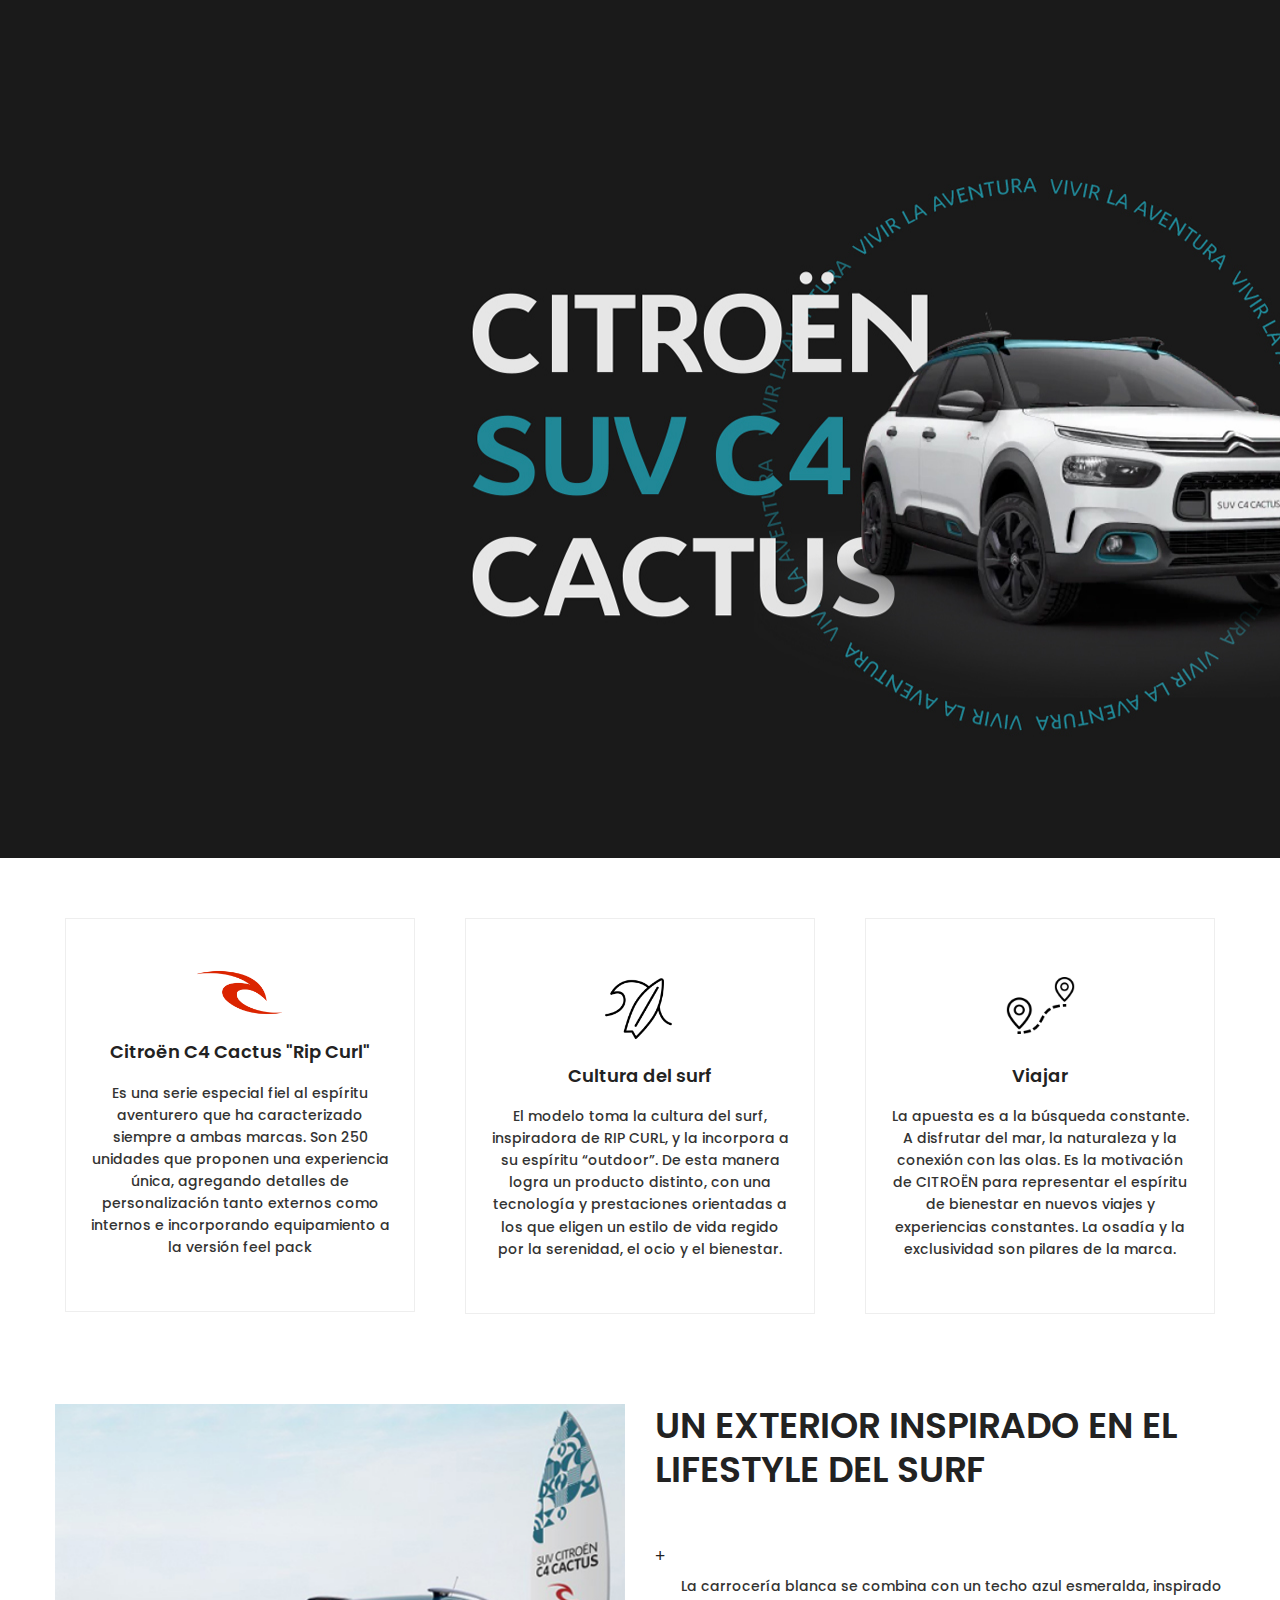
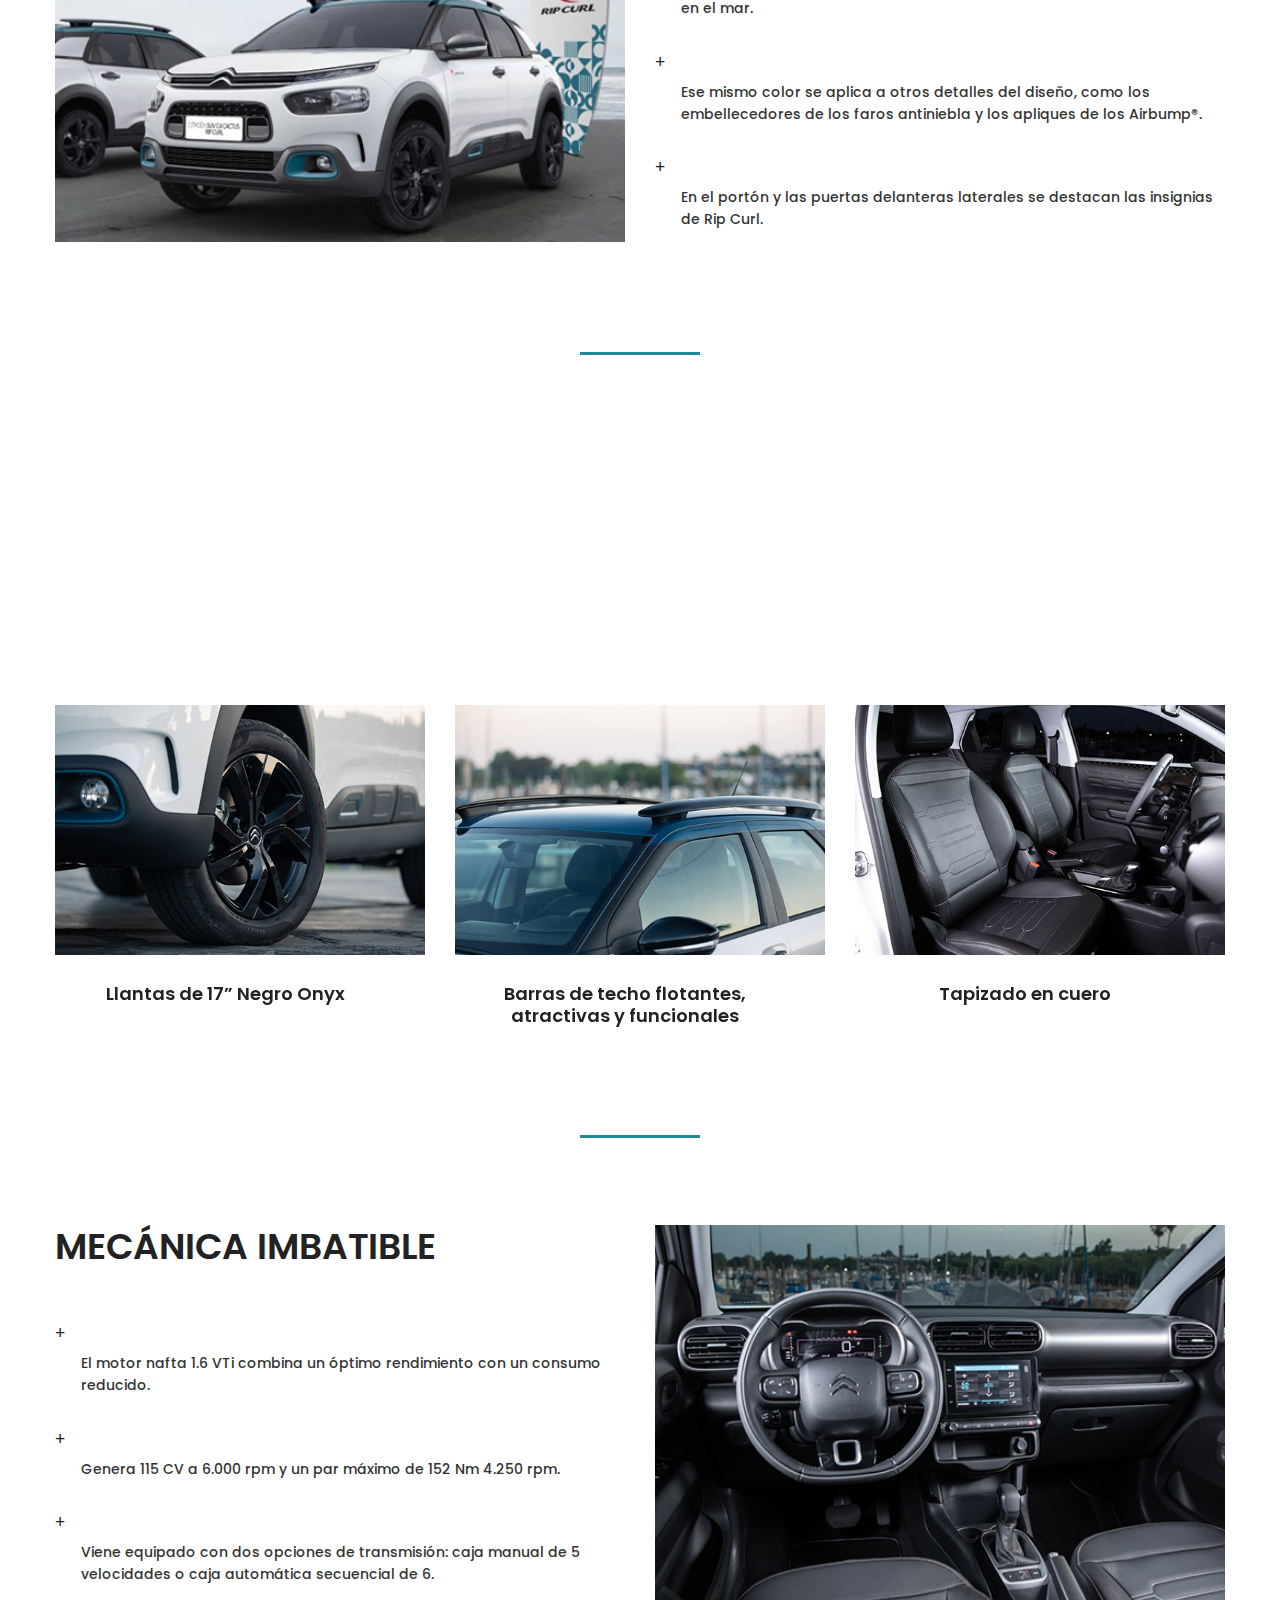
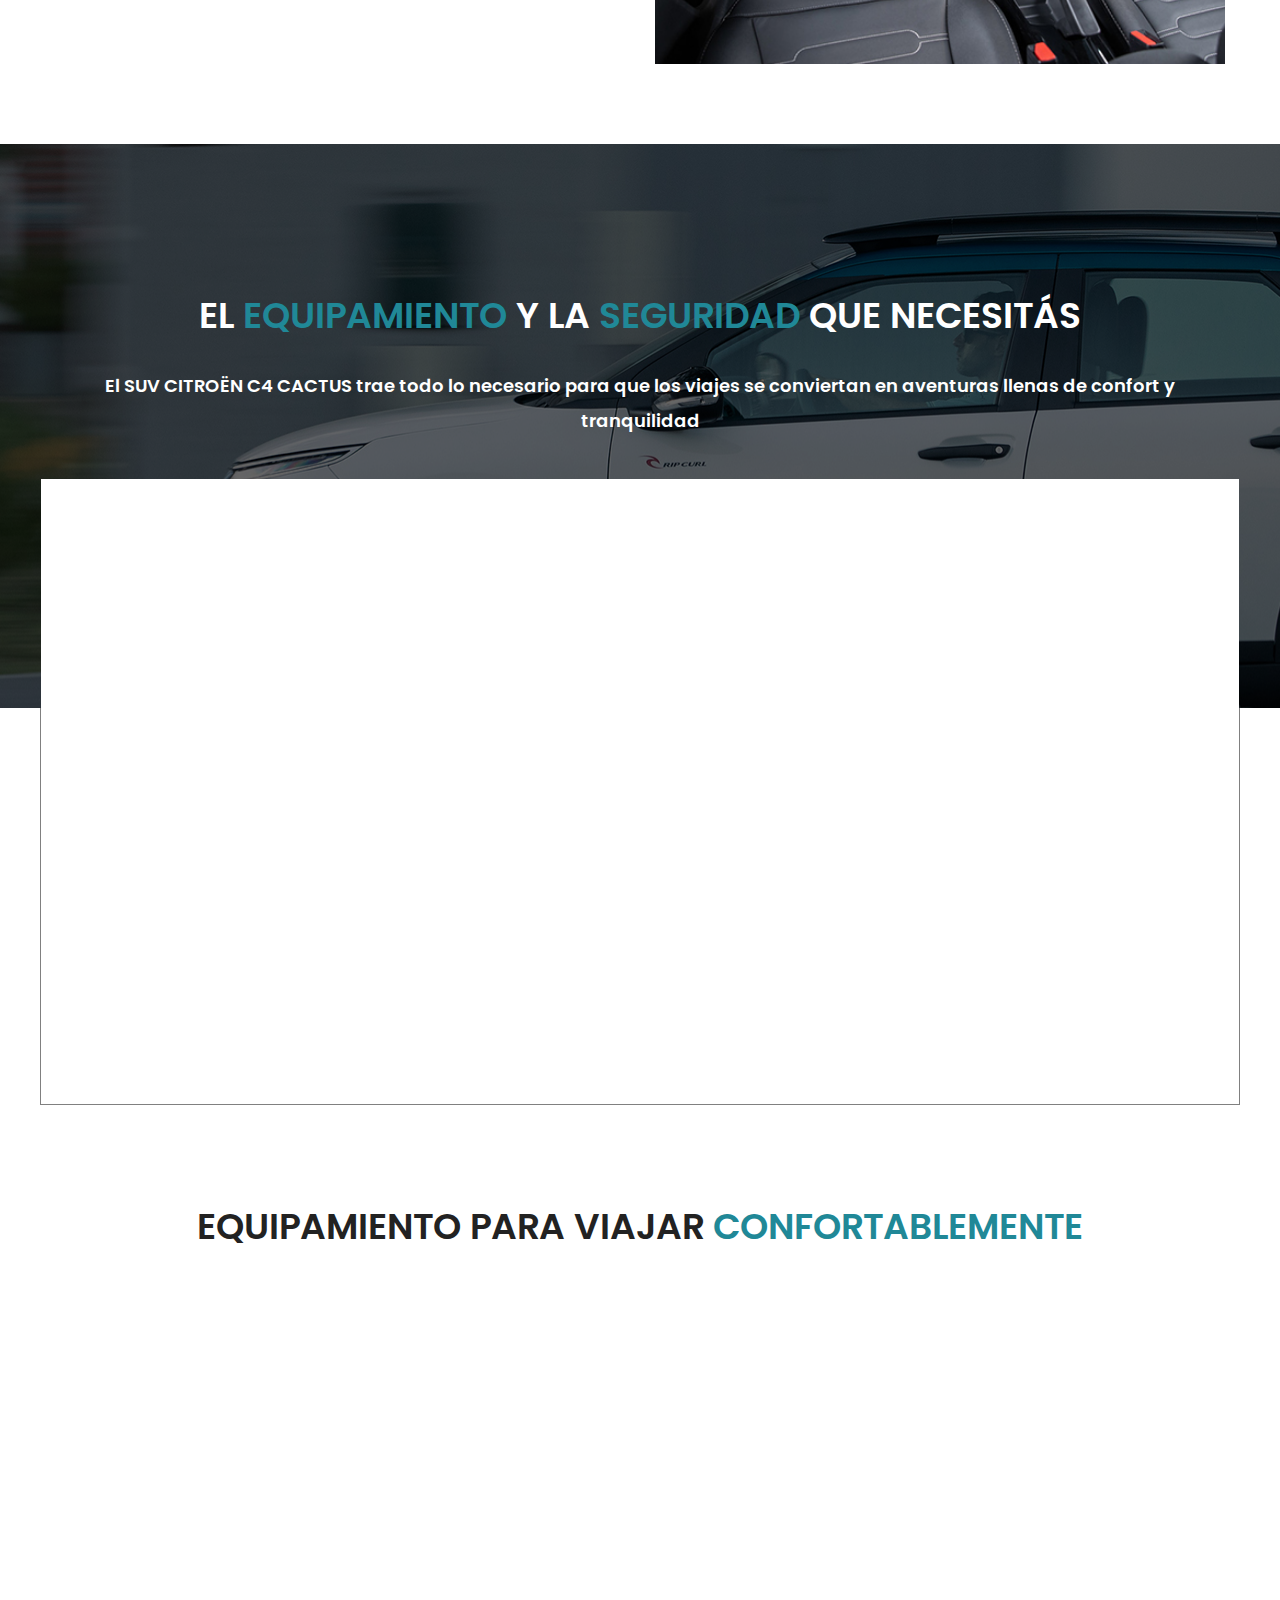
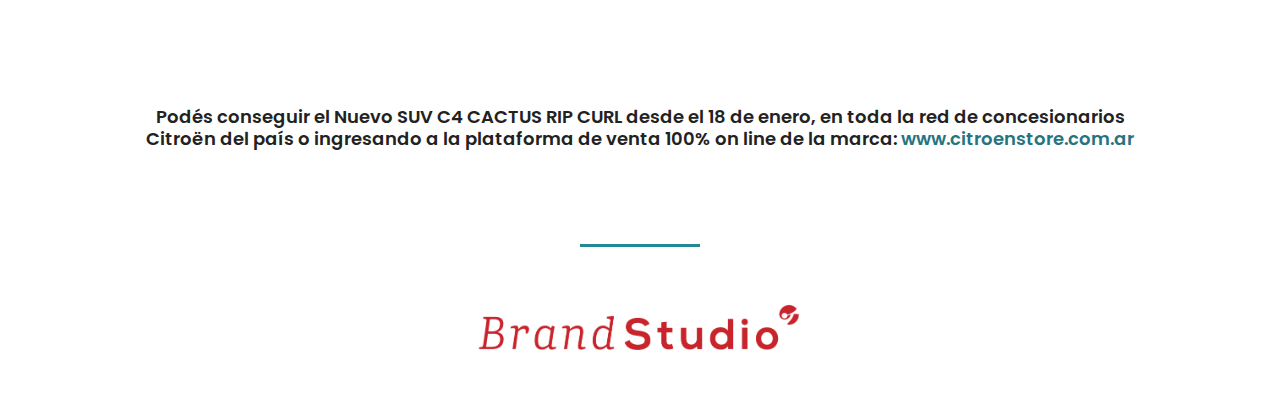
==== commit 246f3db8: "link" ====
--- a/index.html
+++ b/index.html
@@ -611,7 +611,7 @@
 
         
 
-        <h5 style="width: 80%; margin: 0 auto;" class="heading heading-h5 text-center text-black pb--80">Podés conseguir el Nuevo SUV C4 CACTUS RIP CURL desde el 18 de enero, en toda la red de concesionarios Citroën del país o ingresando a la plataforma de venta 100% on line de la marca: www.citroenstore.com.ar</h5>
+        <h5 style="width: 80%; margin: 0 auto;" class="heading heading-h5 text-center text-black pb--80">Podés conseguir el Nuevo SUV C4 CACTUS RIP CURL desde el 18 de enero, en toda la red de concesionarios Citroën del país o ingresando a la plataforma de venta 100% on line de la marca: <a href="https://www.citroenstore.com.ar"> www.citroenstore.com.ar</a></h5>
         
 
         <div class="text-center" style="color: #208897;">
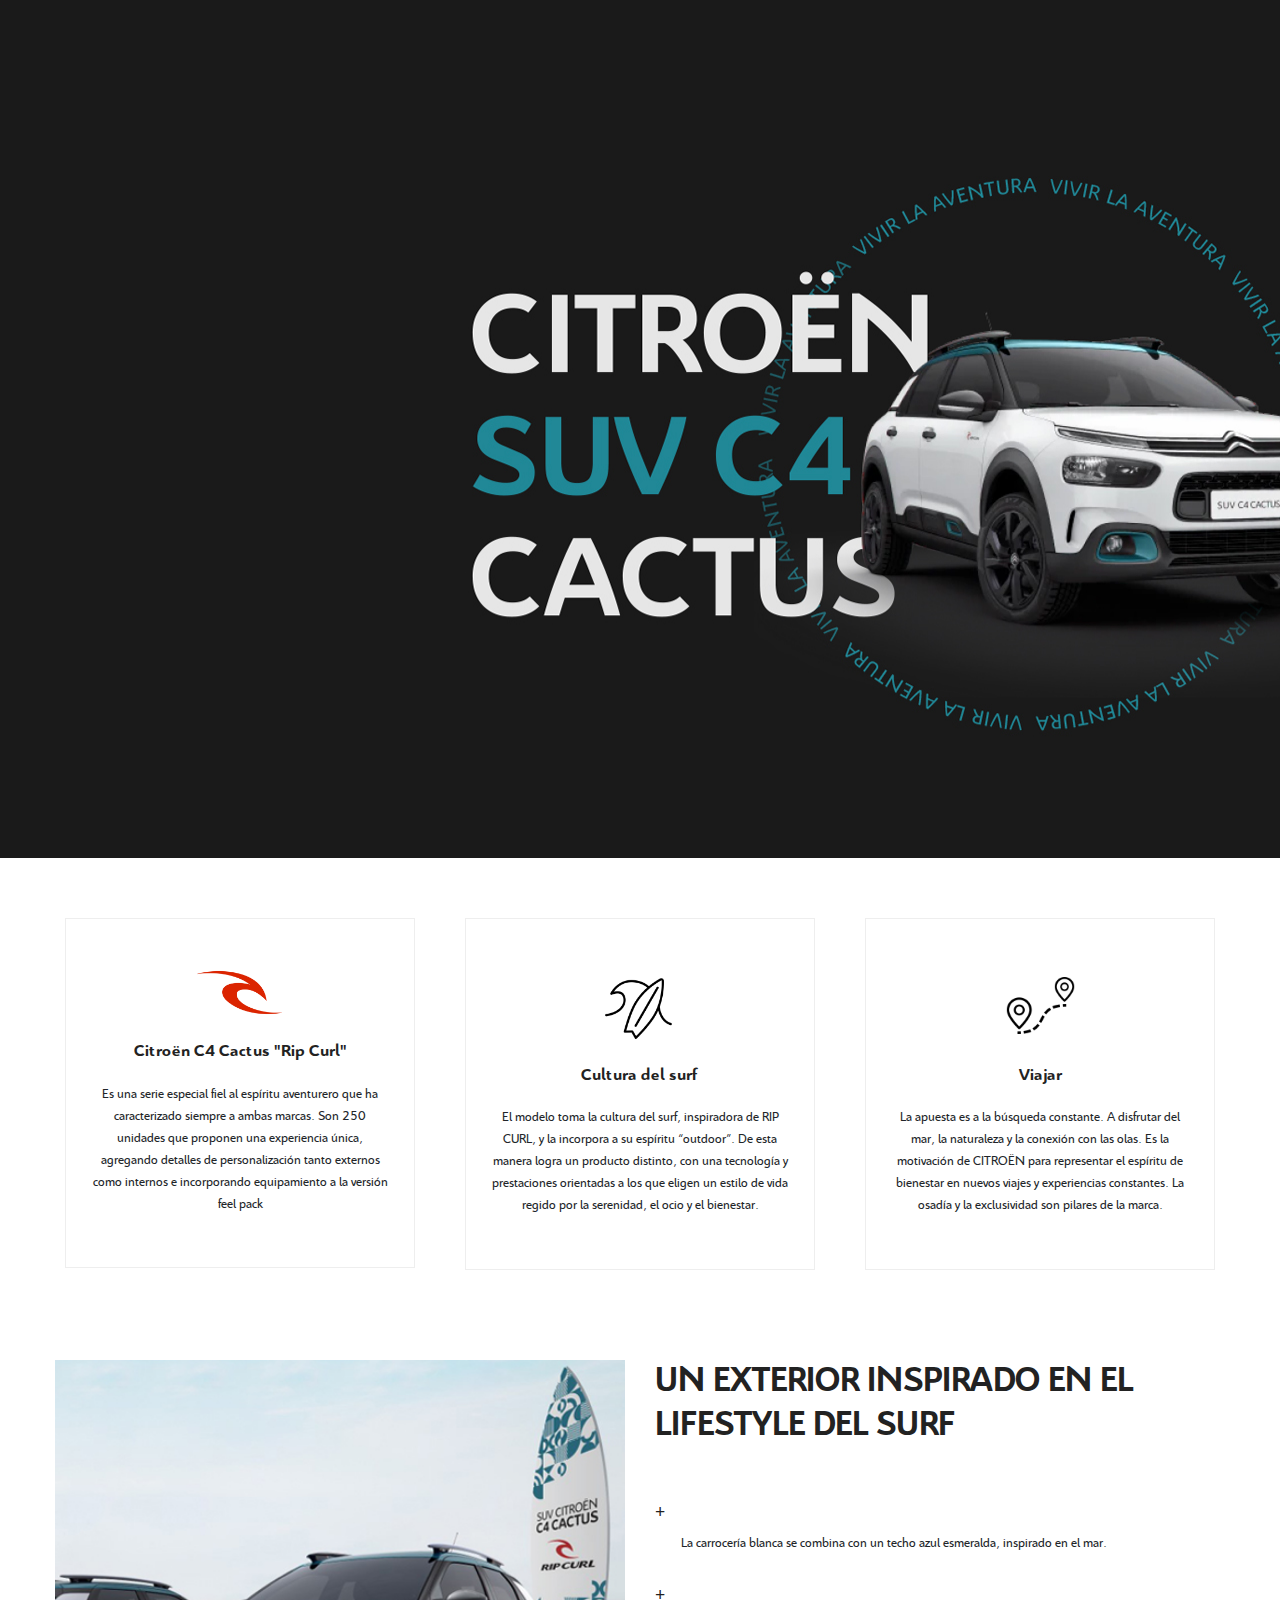
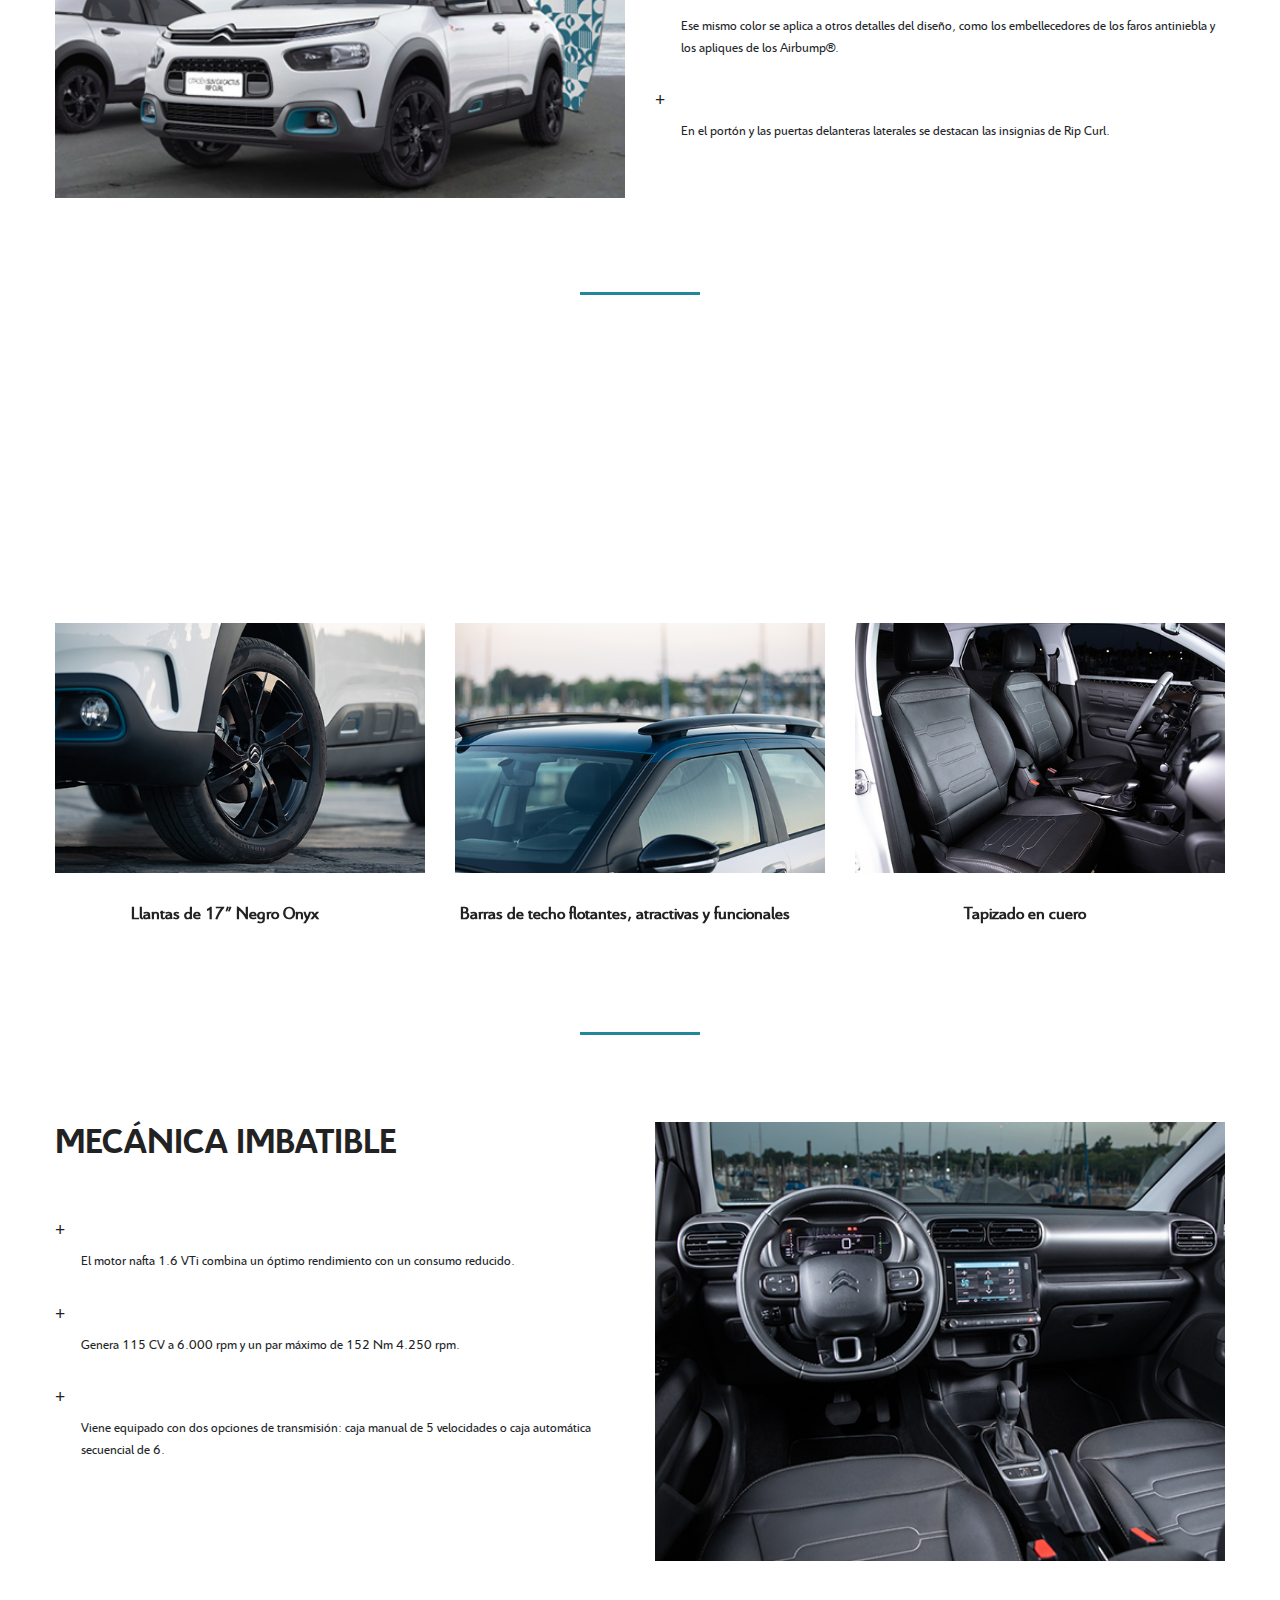
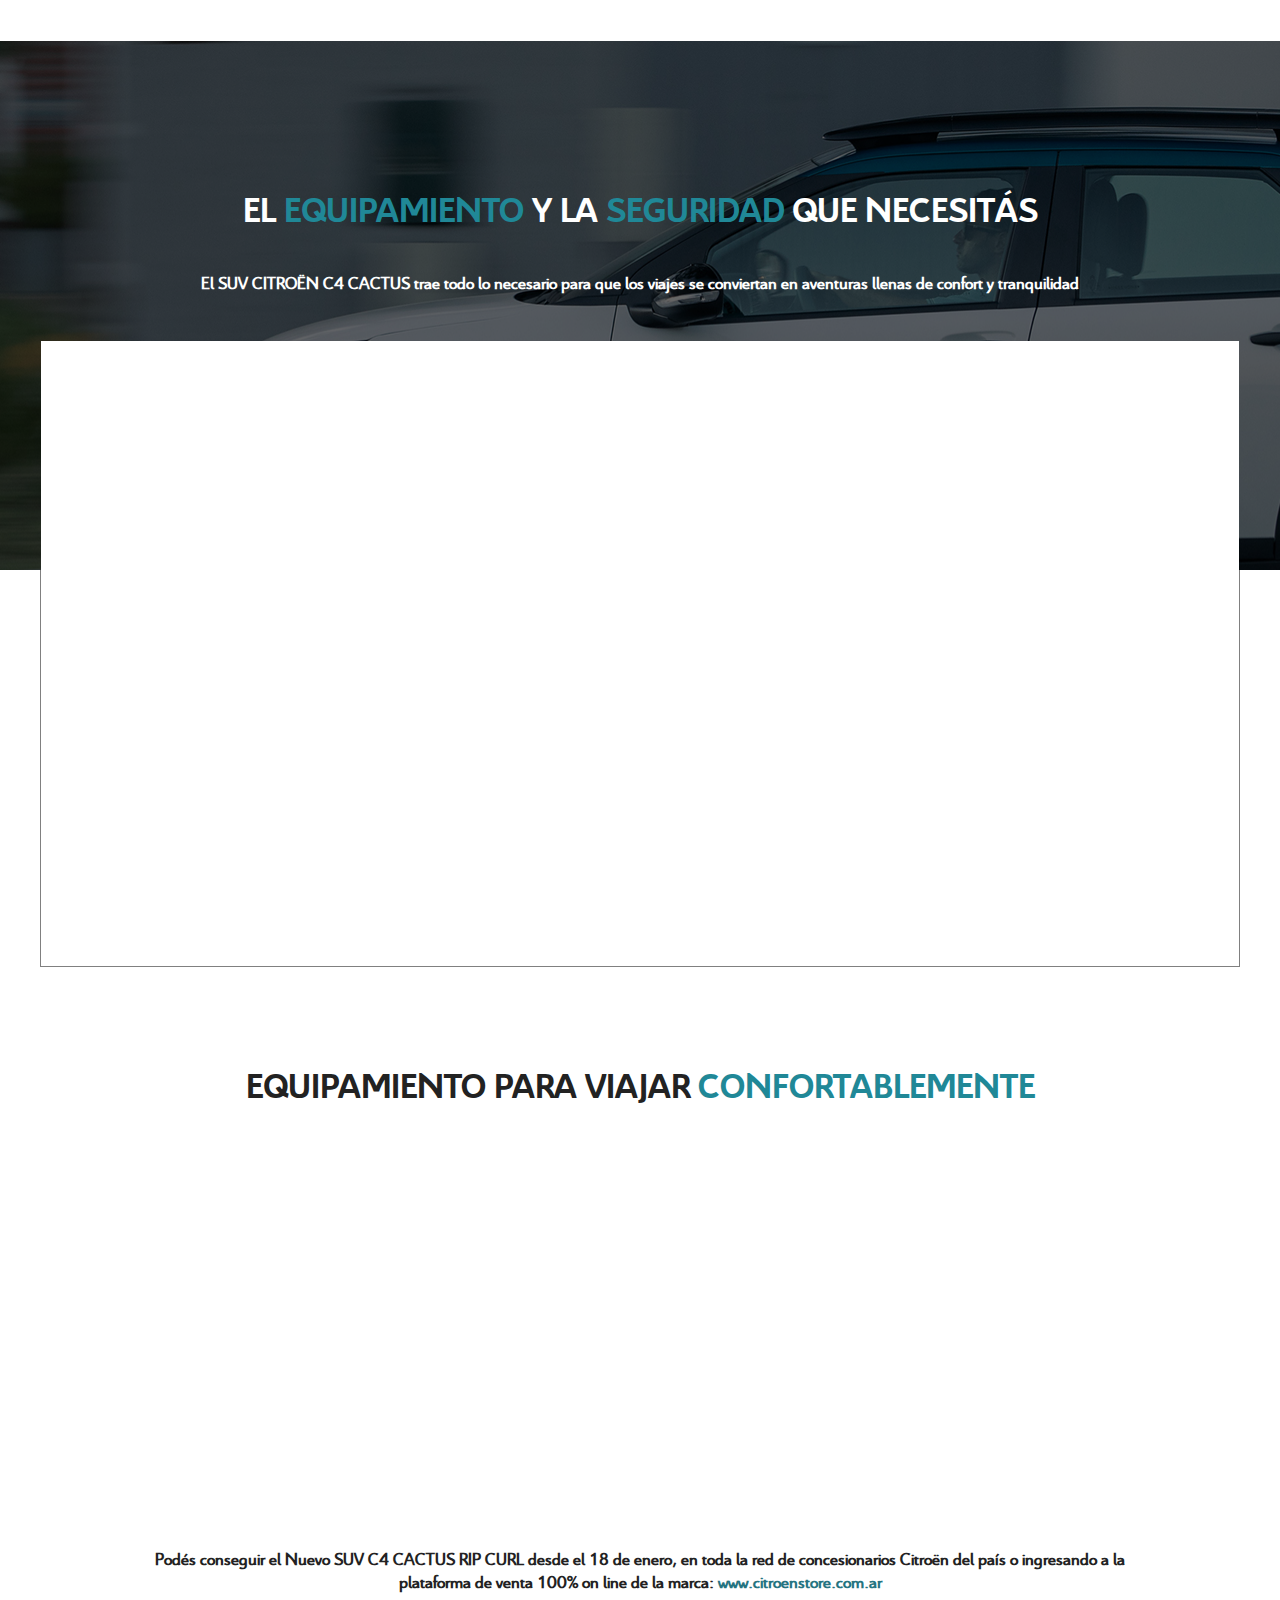
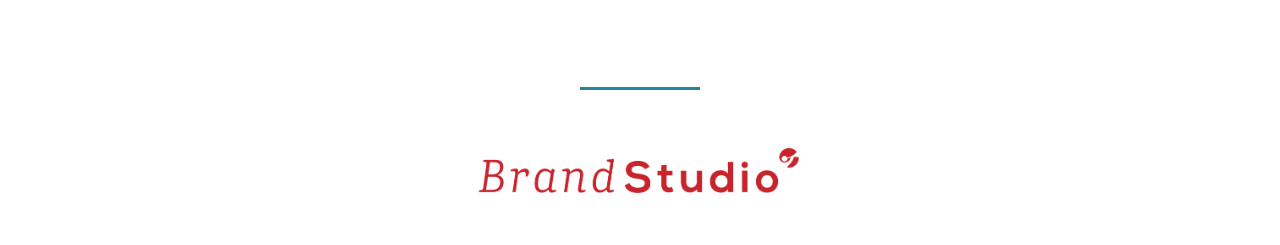
==== commit 2d9598b4: "fuentes" ====
--- a/index.html
+++ b/index.html
@@ -73,7 +73,7 @@
                                         <img src="imgss/ripcurl-logo.png" style="width: 30%;" alt="">
                                     </div>
                                     <div class="content">
-                                        <h5 class="heading heading-h5">Citroën C4 Cactus "Rip Curl"</h5>
+                                        <h5 class="heading heading-h5" style="font-family: citroen-bold;">Citroën C4 Cactus "Rip Curl"</h5>
                                         <p class="bk_pra">Es una serie especial fiel al espíritu aventurero que ha caracterizado siempre a ambas marcas. Son 250 unidades que proponen una experiencia única, agregando detalles de personalización tanto externos como internos e incorporando equipamiento a la versión feel pack</p>
                                     </div>
                                 </div>
@@ -89,7 +89,7 @@
                                         <img src="imgss/iconosurf.png" style="width: 25%;" alt="">
                                     </div>
                                     <div class="content">
-                                        <h5 class="heading heading-h5">Cultura del surf</h5>
+                                        <h5 class="heading heading-h5" style="font-family: citroen-bold;" >Cultura del surf</h5>
                                         <p class="bk_pra">El modelo toma la cultura del surf, inspiradora de RIP CURL, y la incorpora a su espíritu “outdoor”. De esta manera logra un producto distinto, con una tecnología y prestaciones orientadas a los que eligen un estilo de vida regido por la serenidad, el ocio y el bienestar.</p>
                                     </div>
                                 </div>
@@ -105,7 +105,7 @@
                                         <img src="imgss/rutaicono.png" style="width: 25%;" alt="">
                                     </div>
                                     <div class="content">
-                                        <h5 class="heading heading-h5">Viajar</h5>
+                                        <h5 class="heading heading-h5" style="font-family: citroen-bold;">Viajar</h5>
                                         <p class="bk_pra">La apuesta es a la búsqueda constante. A disfrutar del mar, la naturaleza y la conexión con las olas. Es la motivación de CITROËN para representar el espíritu de bienestar en nuevos viajes y experiencias constantes. La osadía y la exclusividad son pilares de la marca.</p>
                                     </div>
                                 </div>
@@ -133,7 +133,7 @@
                         <!-- Start Single Accordion -->
                         <div class="col-lg-6 mt_md--40 mt_sm--40">
                             <div class="brook-section-title mb--50 mb_md--20 mb_sm--20">
-                                <h3 class="heading heading-h3" style="text-transform:uppercase">Un exterior inspirado en el lifestyle del surf</h3>
+                                <h3 class="heading heading-h3" style="text-transform:uppercase; font-family: citroen-bold;">Un exterior inspirado en el lifestyle del surf</h3>
                             </div>
                             <div class="bk-accordion-style--2" id="accordionExampl3">
 
@@ -148,7 +148,7 @@
                                     </div>
 
                                     <div id="collapsesix" aria-labelledby="headingsix" data-parent="#accordionExampl3">
-                                        <div class="card-body">La carrocería blanca se combina con un techo azul esmeralda, inspirado en el mar.
+                                        <div class="card-body" style="font-family: citroen;">La carrocería blanca se combina con un techo azul esmeralda, inspirado en el mar.
                                         </div>
                                     </div>
                                 </div>
@@ -163,7 +163,7 @@
                                         </h5>
                                     </div>
                                     <div id="collapseseven"  aria-labelledby="headingseven" data-parent="#accordionExampl3">
-                                        <div class="card-body">Ese mismo color se aplica a otros detalles del diseño, como los embellecedores de los faros antiniebla y los apliques de los Airbump®.
+                                        <div class="card-body" style="font-family: citroen;">Ese mismo color se aplica a otros detalles del diseño, como los embellecedores de los faros antiniebla y los apliques de los Airbump®.
                                         </div>
                                     </div>
                                 </div>
@@ -177,7 +177,7 @@
                                         </h5>
                                     </div>
                                     <div id="collapeight" aria-labelledby="headingeight" data-parent="#accordionExampl3">
-                                        <div class="card-body">En el portón y las puertas delanteras laterales se destacan las insignias de Rip Curl.
+                                        <div class="card-body" style="font-family: citroen;">En el portón y las puertas delanteras laterales se destacan las insignias de Rip Curl.
                                         </div>
                                     </div>
                                 </div>
@@ -201,7 +201,7 @@
                     <div class="row">
                         <div class="col-lg-12">
                             <div class="row-column-content ptb--80 ptb-md--80 ptb-sm--60 wow move-up">
-                                <h3 class="heading heading-h3 text-center text-black" style="text-transform: uppercase;">Detalles que hacen la <span style="color: #208897;">diferencia</span> </h3>
+                                <h3 class="heading heading-h3 text-center text-black" style="text-transform: uppercase; font-family: citroen-bold ;">Detalles que hacen la <span style="color: #208897;">diferencia</span> </h3>
                                 <div class="row">
                                     <div class="col-lg-6">
                                         <p class="bk_pra text-black mt--50">- <br> La promesa de la marca es el bienestar a la hora de viajar, que se traduce en soluciones innovadoras, tecnológicas e inteligentes, para brindarte mucho más que confort a bordo.</p>
@@ -318,7 +318,7 @@
                     <!-- Start Single Accordion -->
                     <div class="col-lg-6 mt_md--40 mt_sm--40">
                         <div class="brook-section-title mb--50 mb_md--20 mb_sm--20">
-                            <h3 class="heading heading-h3" style="text-transform:uppercase">Mecánica imbatible</h3>
+                            <h3 class="heading heading-h3" style="text-transform:uppercase; font-family: citroen-bold;">Mecánica imbatible</h3>
                         </div>
                         <div class="bk-accordion-style--2" id="accordionExampl3">
 
@@ -333,7 +333,7 @@
                                 </div>
 
                                 <div id="collapsesix" aria-labelledby="headingsix" data-parent="#accordionExampl3">
-                                    <div class="card-body">El motor nafta 1.6 VTi combina un óptimo rendimiento con un consumo reducido.
+                                    <div class="card-body" style="font-family: citroen;">El motor nafta 1.6 VTi combina un óptimo rendimiento con un consumo reducido.
                                     </div>
                                 </div>
                             </div>
@@ -348,7 +348,7 @@
                                     </h5>
                                 </div>
                                 <div id="collapseseven"  aria-labelledby="headingseven" data-parent="#accordionExampl3">
-                                    <div class="card-body">Genera 115 CV a 6.000 rpm y un par máximo de 152 Nm 4.250 rpm.
+                                    <div class="card-body" style="font-family: citroen;">Genera 115 CV a 6.000 rpm y un par máximo de 152 Nm 4.250 rpm.
                                     </div>
                                 </div>
                             </div>
@@ -362,7 +362,7 @@
                                     </h5>
                                 </div>
                                 <div id="collapeight" aria-labelledby="headingeight" data-parent="#accordionExampl3">
-                                    <div class="card-body">Viene equipado con dos opciones de transmisión: caja manual de 5 velocidades o caja automática secuencial de 6.
+                                    <div class="card-body" style="font-family: citroen;">Viene equipado con dos opciones de transmisión: caja manual de 5 velocidades o caja automática secuencial de 6.
                                     </div>
                                 </div>
                             </div>
@@ -390,7 +390,7 @@
                 <div class="row">
                     <div class="col-lg-12">
                         <div class="breadcaump-inner text-center">
-                            <h2 class="heading heading-h2 text-center text-white" style="text-transform: uppercase;">El <span style="color: #208897;">equipamiento</span> y la <span style="color: #208897;">seguridad</span> que necesitás</h2>
+                            <h2 class="heading heading-h2 text-center text-white" style="text-transform: uppercase; font-family: citroen-bold;">El <span style="color: #208897;">equipamiento</span> y la <span style="color: #208897;">seguridad</span> que necesitás</h2>
                             <div class="bkseparator--30"></div>
                             <h5 class="heading heading-h5 text-white line-height-1-95">El SUV CITROËN C4 CACTUS trae todo lo necesario para que los viajes 
                                 se conviertan en aventuras llenas de confort y tranquilidad</h5>
@@ -398,7 +398,7 @@
                     </div>
                 </div>
             </div>
-        </div>
+        </div> 
         <!-- End Breadcaump Area -->
          <!-- Start Icon Boxes -->
          <div class="brook-icon-boxes-area  pb--100 pb_md--80 pb_sm--80" >
@@ -414,7 +414,7 @@
                                             <img src="imgss/120x120_airbag.png" style="width: 25%;" alt="">
                                         </div>
                                         <div class="content">
-                                            <h5 class="heading heading-h5">Airbags y arranque</h5>
+                                            <h5 class="heading heading-h5" style="font-family: citroen-bold;">Airbags y arranque</h5>
                                             <p class="bk_pra">6 airbags y ayuda al arranque en pendiente.</p>
                                         </div>
                                     </div>
@@ -430,7 +430,7 @@
                                             <img src="imgss/120x120_frenos.png" style="width: 25%;" alt="">
                                         </div>
                                         <div class="content">
-                                            <h5 class="heading heading-h5">Frenos</h5>
+                                            <h5 class="heading heading-h5" style="font-family: citroen-bold;">Frenos</h5>
                                             <p class="bk_pra">ABS con REF (Repartidor Electrónico de Frenado) y AFU (Ayuda al Frenado de Urgencia).</p>
                                         </div>
                                     </div>
@@ -446,7 +446,7 @@
                                             <img src="imgss/120x120_controles.png" style="width: 25%;" alt="">
                                         </div>
                                         <div class="content">
-                                            <h5 class="heading heading-h5">Controladores</h5>
+                                            <h5 class="heading heading-h5" style="font-family: citroen-bold;">Controladores</h5>
                                             <p class="bk_pra">Control de estabilidad (ESP) 
                                                 y control de tracción (ASR).</p>
                                         </div>
@@ -463,7 +463,7 @@
                                             <img src="imgss/120x120_indicadordescanso.png" style="width: 25%;" alt="">
                                         </div>
                                         <div class="content">
-                                            <h5 class="heading heading-h5">Indicadores</h5>
+                                            <h5 class="heading heading-h5" style="font-family: citroen-bold;">Indicadores</h5>
                                             <p class="bk_pra">Indicador de descanso 
                                                 recomendado.</p>
                                         </div>
@@ -480,7 +480,7 @@
                                             <img src="imgss/120x120_neumaticos.png" style="width: 25%;" alt="">
                                         </div>
                                         <div class="content">
-                                            <h5 class="heading heading-h5">Neumáticos</h5>
+                                            <h5 class="heading heading-h5" style="font-family: citroen-bold;">Neumáticos</h5>
                                             <p class="bk_pra">Detector de sub-inflado 
                                                 de neumáticos.</p>
                                         </div>
@@ -497,7 +497,7 @@
                                             <img src="imgss/120x120_velocidad.png" style="width: 25%;" alt="">
                                         </div>
                                         <div class="content">
-                                            <h5 class="heading heading-h5">Velocidad</h5>
+                                            <h5 class="heading heading-h5" style="font-family: citroen-bold;">Velocidad</h5>
                                             <p class="bk_pra">Limitador y regulador de velocidad.</p>
                                         </div>
                                     </div>
@@ -520,7 +520,7 @@
                 <div class="row">
                     <div class="col-lg-12">
                         <div class="brook-section-title text-center">
-                            <h2 class="heading heading-h2 text-center text-black" style="text-transform: uppercase; ">Equipamiento para viajar <span style="color: #208897;">confortablemente</span> </h2>
+                            <h2 class="heading heading-h2 text-center text-black" style="text-transform: uppercase; font-family: citroen-bold; ">Equipamiento para viajar <span style="color: #208897;">confortablemente</span> </h2>
                         </div>
                         <div class="bk-gradation mt--60 mt_sm--5">
 
--- a/css/custom.css
+++ b/css/custom.css
@@ -20,3 +20,16 @@
 	}
 
 }
+
+@font-face{
+	font-family: "citroen";
+	src: url(/fonts/Citroen-Regular.ttf);
+	font-weight: normal;
+	font-style: normal;
+}
+@font-face{
+	font-family: "citroen-bold";
+	src: url(/fonts/Citroen-Bold.ttf);
+	font-weight: normal;
+	font-style: normal;
+}
--- a/style.min.css
+++ b/style.min.css
@@ -392,7 +392,7 @@
     line-height: 24px;
     -webkit-font-smoothing: antialiased;
     -moz-osx-font-smoothing: grayscale;
-    font-family: Poppins, sans-serif;
+    font-family: citroen
     color: #333;
     font-weight: 400
 }
@@ -985,7 +985,7 @@
 }
 
 .primary-font {
-    font-family: Poppins, sans-serif
+    font-family: citroen
 }
 
 .heading-font {
@@ -10136,7 +10136,7 @@
 }
 
 .body-font {
-    font-family: Poppins, sans-serif
+    font-family: citroen
 }
 
 .heading-font {
@@ -10952,7 +10952,7 @@
     font-size: 14px;
     font-weight: 600;
     letter-spacing: 0;
-    font-family: Poppins, sans-serif
+    font-family: citroen
 }
 
 a.bk-btn.theme-btn,
@@ -10985,7 +10985,7 @@
     box-shadow: 0 10px 20px rgba(0, 0, 0, .07);
     font-weight: 600;
     letter-spacing: 0;
-    font-family: Poppins, sans-serif;
+    font-family: citroen
     display: inline-block;
     text-align: center;
     white-space: nowrap;
@@ -11352,7 +11352,7 @@
     margin-left: 14px;
     color: #fcb72b;
     font-size: 14px;
-    font-family: Poppins, sans-serif
+    font-family: citroen
 }
 
 .view-more-btn a span.btn-arrow::before {
@@ -11699,7 +11699,7 @@
     letter-spacing: 1px;
     text-transform: uppercase;
     line-height: 1.43;
-    font-family: Poppins, sans-serif;
+    font-family: citroen
     margin-bottom: 39px
 }
 
@@ -12127,7 +12127,7 @@
     font-weight: 600;
     font-size: 14px;
     color: #fff;
-    font-family: Poppins, sans-serif;
+    font-family: citroen
     white-space: nowrap;
     line-height: 1.2
 }
@@ -12270,7 +12270,7 @@
     line-height: 1.38;
     margin-bottom: 18px;
     color: #222;
-    font-family: Poppins, sans-serif;
+    font-family: citroen
     font-weight: 600
 }
 
@@ -12392,7 +12392,7 @@
     font-weight: 600;
     letter-spacing: 0;
     line-height: 1.23;
-    font-family: Poppins, sans-serif
+    font-family: citroen
 }
 
 .service.service--3 .content h3 a {
@@ -12843,7 +12843,7 @@
     line-height: 1.43;
     margin-bottom: 0;
     word-wrap: break-word;
-    font-family: Poppins, sans-serif
+    font-family: citroen
 }
 
 .number-speaks .content h2 {
@@ -12898,7 +12898,7 @@
     line-height: 1.39;
     margin-bottom: 0;
     color: #222;
-    font-family: Poppins, sans-serif;
+    font-family: citroen
     font-weight: 600
 }
 
@@ -12977,7 +12977,7 @@
     letter-spacing: 1px;
     text-transform: uppercase;
     line-height: 1.43;
-    font-family: Poppins, sans-serif
+    font-family: citroen
 }
 
 .team-heading .heading-right button {
@@ -12987,7 +12987,7 @@
     font-weight: 600;
     font-size: 14px;
     color: #222;
-    font-family: Poppins, sans-serif
+    font-family: citroen
 }
 
 .team-heading .heading-right button i {
@@ -13213,7 +13213,7 @@
     margin-bottom: 4px;
     color: #222;
     font-weight: 600;
-    font-family: Poppins, sans-serif
+    font-family: citroen
 }
 
 .team.team_style--1 .info span {
@@ -13364,7 +13364,7 @@
     line-height: 1.388;
     margin-bottom: 6px;
     color: #fff;
-    font-family: Poppins, sans-serif
+    font-family: citroen
 }
 
 .team.team__style--2 .thumb .team-info .info span {
@@ -13465,7 +13465,7 @@
     font-size: 18px;
     line-height: 1.388;
     margin-bottom: 6px;
-    font-family: Poppins, sans-serif
+    font-family: citroen
 }
 
 .team.team__style--3 .team-info .info span {
@@ -13539,7 +13539,7 @@
     line-height: 1.4;
     margin-bottom: 2px;
     color: #222;
-    font-family: Poppins, sans-serif
+    font-family: citroen
 }
 
 .team.team_style--4 .inner .content-body .position {
@@ -14005,7 +14005,7 @@
     line-height: 1.56;
     margin-bottom: 0;
     font-weight: 600;
-    font-family: Poppins, sans-serif;
+    font-family: citroen
     margin: 0 0 18px
 }
 
@@ -14200,7 +14200,7 @@
     line-height: 1.375;
     margin-bottom: 0;
     font-weight: 600;
-    font-family: Poppins, sans-serif;
+    font-family: citroen
     margin: 0 0 18px
 }
 
@@ -14213,7 +14213,7 @@
     line-height: 1.12;
     margin-bottom: 0;
     font-weight: 600;
-    font-family: Poppins, sans-serif
+    font-family: citroen
 }
 
 .blog-style--1 .blog-content .content h6.post-quote-by a {
@@ -14520,7 +14520,7 @@
     cursor: pointer;
     -webkit-box-shadow: 0 10px 20px rgba(0, 0, 0, .07);
     box-shadow: 0 10px 20px rgba(0, 0, 0, .07);
-    font-family: Poppins, sans-serif;
+    font-family: citroen
     color: #fff;
     border-color: #208897;
     background-color: #208897;
@@ -14557,7 +14557,7 @@
     background-color: #208897;
     font-size: 14px;
     font-weight: 600;
-    font-family: Poppins, sans-serif;
+    font-family: citroen
     border-radius: 6px;
     -webkit-transition: all .3s cubic-bezier(.645, .045, .355, 1);
     -o-transition: all .3s cubic-bezier(.645, .045, .355, 1);
@@ -14916,7 +14916,7 @@
     font-weight: 600;
     font-size: 14px;
     color: #fff;
-    font-family: Poppins, sans-serif;
+    font-family: citroen
     white-space: nowrap;
     line-height: 1.2
 }
@@ -15109,7 +15109,7 @@
     -webkit-transition: all .3s cubic-bezier(.645, .045, .355, 1);
     -o-transition: all .3s cubic-bezier(.645, .045, .355, 1);
     transition: all .3s cubic-bezier(.645, .045, .355, 1);
-    font-family: Poppins, sans-serif;
+    font-family: citroen
     font-weight: 600;
     font-size: 14px
 }
@@ -16042,7 +16042,7 @@
 }
 
 .social-icon.tooltip-layout li a[class*=hint--][aria-label]:after {
-    font-family: Poppins, sans-serif;
+    font-family: citroen
     font-weight: 600;
     line-height: 1.23;
     content: attr(aria-label)
@@ -16337,7 +16337,7 @@
 }
 
 a[class*=hint--][aria-label]:after {
-    font-family: Poppins, sans-serif;
+    font-family: citroen
     font-weight: 600;
     line-height: 1.23;
     content: attr(aria-label)
@@ -17390,7 +17390,7 @@
     font-size: 18px;
     margin-bottom: 14px;
     font-weight: 600;
-    font-family: Poppins, sans-serif;
+    font-family: citroen
     line-height: 1.23
 }
 
@@ -17398,7 +17398,7 @@
     line-height: 1.58;
     font-size: 14px;
     font-weight: 500;
-    font-family: Poppins, sans-serif;
+    font-family: citroen
     color: #333;
     margin: 0
 }
@@ -17542,7 +17542,7 @@
     bottom: -31px;
     font-size: 14px !important;
     color: #999;
-    font-family: Poppins, sans-serif
+    font-family: citroen
 }
 
 .time_circles>div>span {
@@ -18002,7 +18002,7 @@
     border-radius: 50%;
     text-align: center;
     z-index: 3;
-    font-family: Poppins, sans-serif
+    font-family: citroen
 }
 
 .bk-gradation .item-grid .content {
@@ -18239,7 +18239,7 @@
 .ht-pricing-list-view thead tr th.pricing-header .heading-h4 {
     font-size: 24px;
     color: #222;
-    font-family: Poppins, sans-serif;
+    font-family: citroen
     font-weight: 600;
     letter-spacing: 0;
     line-height: 1.23;
@@ -18249,7 +18249,7 @@
 .ht-pricing-list-view thead tr th.pricing-header .heading-h6 {
     font-size: 14px;
     color: #222;
-    font-family: Poppins, sans-serif;
+    font-family: citroen
     font-weight: 600;
     letter-spacing: 0;
     line-height: 1.23;
@@ -19235,7 +19235,7 @@
     margin-bottom: 6px;
     color: #222;
     font-weight: 600;
-    font-family: Poppins, sans-serif
+    font-family: citroen
 }
 
 .testimonial_style--1 .content .testimonial-info .clint-info span {
@@ -19243,7 +19243,7 @@
     font-weight: 500;
     line-height: 1.58;
     font-size: 14px;
-    font-family: Poppins, sans-serif
+    font-family: citroen
 }
 
 .testimonial_style--1 .content .testimonial-quote {
@@ -19490,7 +19490,7 @@
     font-size: 18px;
     line-height: 1.388;
     margin-bottom: 4px;
-    font-family: Poppins, sans-serif
+    font-family: citroen
 }
 
 .testimonial_style--2 .content .testimonial-info .clint-info span {
@@ -19498,7 +19498,7 @@
     letter-spacing: 0;
     line-height: 1.58;
     font-size: 14px;
-    font-family: Poppins, sans-serif
+    font-family: citroen
 }
 
 .testimonial_style--2 .content .testimonial-info .testimonial-quote {
@@ -19635,7 +19635,7 @@
     font-weight: 700;
     display: inline-block;
     margin-bottom: 0;
-    font-family: Poppins, sans-serif
+    font-family: citroen
 }
 
 .testimonial-nav-content .testimonial-nav .content .testimonial-info .clint-info span {
@@ -19666,7 +19666,7 @@
     font-weight: 700;
     display: inline-block;
     margin-bottom: 0;
-    font-family: Poppins, sans-serif
+    font-family: citroen
 }
 
 .testimonial-nav-content.testimonial-content--2 .testimonial-nav .content .testimonial-info .clint-info span {
@@ -19742,7 +19742,7 @@
     font-size: 18px;
     line-height: 1.388;
     margin-bottom: 4px;
-    font-family: Poppins, sans-serif;
+    font-family: citroen
     color: #fff
 }
 
@@ -19751,7 +19751,7 @@
     letter-spacing: 0;
     line-height: 1.58;
     font-size: 14px;
-    font-family: Poppins, sans-serif;
+    font-family: citroen
     color: #fff
 }
 
@@ -19812,7 +19812,7 @@
     margin-bottom: 6px;
     color: #fff;
     font-weight: 600;
-    font-family: Poppins, sans-serif
+    font-family: citroen
 }
 
 .testimonial_style--4 .content .testimonial-info .clint-info span {
@@ -19820,7 +19820,7 @@
     font-weight: 500;
     line-height: 1.58;
     font-size: 14px;
-    font-family: Poppins, sans-serif
+    font-family: citroen
 }
 
 .testimonial_style--5 .content {
@@ -19859,7 +19859,7 @@
     margin-bottom: 6px;
     color: #fff;
     font-weight: 600;
-    font-family: Poppins, sans-serif
+    font-family: citroen
 }
 
 .testimonial_style--5 .content .testimonial-info .clint-info span {
@@ -19867,7 +19867,7 @@
     font-weight: 500;
     line-height: 1.58;
     font-size: 18px;
-    font-family: Poppins, sans-serif
+    font-family: citroen
 }
 
 @media only screen and (max-width:767px) {
@@ -20639,7 +20639,7 @@
     font-weight: 600;
     line-height: 1.41;
     font-size: 32px;
-    font-family: Poppins, sans-serif
+    font-family: citroen
 }
 
 .breadcaump-area.breadcaump-title-bar .breadcaump-inner .heading.heading-h1 {
@@ -20687,7 +20687,7 @@
     -webkit-transition: all .3s cubic-bezier(.645, .045, .355, 1);
     -o-transition: all .3s cubic-bezier(.645, .045, .355, 1);
     transition: all .3s cubic-bezier(.645, .045, .355, 1);
-    font-family: Poppins, sans-serif
+    font-family: citroen
 }
 
 .breadcaump-area.breadcaump-title-bar .breadcaump-inner .breadcrumb-insite ul.core-breadcaump li a::after {
@@ -21178,7 +21178,7 @@
     color: #fff;
     border-color: #208897;
     background-color: #208897;
-    font-family: Poppins, sans-serif;
+    font-family: citroen
     height: 55px;
     line-height: 53px;
     outline: 0;
@@ -21380,7 +21380,7 @@
     border: 0 solid transparent;
     border-bottom: 1px solid #444;
     color: #fff;
-    font-family: Poppins, sans-serif
+    font-family: citroen
 }
 
 .mega__width--fullscreen .mega__list li a span {
@@ -21550,7 +21550,7 @@
 
 .heading {
     color: #222;
-    font-family: Poppins, sans-serif;
+    font-family: citroen
     font-weight: 600;
     letter-spacing: 0;
     line-height: 1.23;
@@ -22057,7 +22057,7 @@
     font-weight: 500;
     line-height: 1.58;
     font-size: 14px;
-    font-family: Poppins, sans-serif
+    font-family: citroen
 }
 
 @media only screen and (max-width:767px) {
@@ -22253,7 +22253,7 @@
     font-weight: 600;
     line-height: 1.625;
     color: #222;
-    font-family: Poppins, sans-serif;
+    font-family: citroen
     font-style: normal
 }
 
@@ -23188,7 +23188,7 @@
     font-weight: 500;
     line-height: 1.58;
     font-size: 14px;
-    font-family: Poppins, sans-serif
+    font-family: citroen
 }
 
 .message-box.bg_cat--1 {
@@ -23257,7 +23257,7 @@
     padding: 0;
     font-weight: 600;
     border: 0 none;
-    font-family: Poppins, sans-serif;
+    font-family: citroen
     -webkit-appearance: none;
     display: block;
     background: #f7f7f7;
@@ -23296,7 +23296,7 @@
     letter-spacing: 0;
     line-height: 1.58;
     font-size: 14px;
-    font-family: Poppins, sans-serif;
+    font-family: citroen
     border: 0 none;
     -webkit-box-shadow: 0 20px 40px rgba(0, 0, 0, .07);
     box-shadow: 0 20px 40px rgba(0, 0, 0, .07);
@@ -23326,7 +23326,7 @@
     padding: 0;
     font-weight: 600;
     border: 0 none;
-    font-family: Poppins, sans-serif;
+    font-family: citroen
     -webkit-appearance: none;
     display: block;
     position: relative;
@@ -23369,7 +23369,7 @@
     font-weight: 500;
     line-height: 1.58;
     font-size: 14px;
-    font-family: Poppins, sans-serif;
+    font-family: citroen
     border: 0 none;
     -webkit-box-shadow: inherit;
     box-shadow: inherit;
@@ -24285,7 +24285,7 @@
     margin: 0;
     font-weight: 600;
     letter-spacing: 0;
-    font-family: Poppins, sans-serif
+    font-family: citroen
 }
 
 @media only screen and (max-width:767px) {
@@ -25343,7 +25343,7 @@
     -ms-flex-positive: 1;
     flex-grow: 1;
     font-weight: 600;
-    font-family: Poppins, sans-serif
+    font-family: citroen
 }
 
 .portfolio-cation .port-overlay-info .hover-action .post-overlay-title a {
@@ -25410,7 +25410,7 @@
     -o-transition: all .3s cubic-bezier(.645, .045, .355, 1);
     transition: all .3s cubic-bezier(.645, .045, .355, 1);
     font-weight: 600;
-    font-family: Poppins, sans-serif
+    font-family: citroen
 }
 
 .messonry-button button span.filter-counter::before {
@@ -27994,7 +27994,7 @@
     margin-bottom: 20px;
     padding-bottom: 11px;
     border-bottom: 1px solid #eee;
-    font-family: Poppins, sans-serif;
+    font-family: citroen
     font-weight: 600;
     line-height: 1.23;
     color: #222
@@ -28194,7 +28194,7 @@
     margin-bottom: 20px;
     padding-bottom: 11px;
     border-bottom: 1px solid #eee;
-    font-family: Poppins, sans-serif;
+    font-family: citroen
     font-weight: 600;
     line-height: 1.23;
     color: #222
@@ -30907,7 +30907,7 @@
     font-weight: 600;
     line-height: 1.18;
     font-size: 16px;
-    font-family: Poppins, sans-serif;
+    font-family: citroen
     color: #208897;
     padding-top: 41px;
     padding-bottom: 41px;
@@ -32219,7 +32219,7 @@
     font-size: 18px;
     line-height: 1.4;
     margin-bottom: 21px;
-    font-family: Poppins, sans-serif;
+    font-family: citroen
     font-weight: 600;
     margin: 0 0 18px
 }
@@ -34517,7 +34517,7 @@
 .product .product-info .price span {
     display: inline-block;
     color: #333;
-    font-family: Poppins, sans-serif
+    font-family: citroen
 }
 
 .product .product-info .price span.new-price {
@@ -34710,7 +34710,7 @@
 }
 
 .product .product-thumbnail .product-action .action-list.tooltip-layout li a[class*=hint--][aria-label]:after {
-    font-family: Poppins, sans-serif;
+    font-family: citroen
     font-weight: 600;
     line-height: 1.23;
     content: attr(aria-label)
@@ -35343,7 +35343,7 @@
     border-bottom-color: transparent;
     margin-bottom: 19px;
     padding-bottom: 13px;
-    font-family: Poppins, sans-serif
+    font-family: citroen
 }
 
 .footer-widget .footer-menu ul.ft-menu-list {
@@ -35434,7 +35434,7 @@
 }
 
 .footer-widget.text-var--2 .footer-menu ul.ft-menu-list li a {
-    font-family: Poppins, sans-serif;
+    font-family: citroen
     font-size: 14px;
     font-weight: 500;
     letter-spacing: 0;
@@ -35444,13 +35444,13 @@
 .footer-widget.text-var--2 .footer-address p {
     font-size: 14px;
     font-weight: 500;
-    font-family: Poppins, sans-serif
+    font-family: citroen
 }
 
 .footer-widget.text-var--2 .footer-address p a {
     font-size: 14px;
     font-weight: 500;
-    font-family: Poppins, sans-serif
+    font-family: citroen
 }
 
 .footer-widget.news-bulletin .heading {
@@ -35567,12 +35567,12 @@
 }
 
 .copyright.text-var-2 .copyright-left ul.bk-copyright-menu li a {
-    font-family: Poppins, sans-serif;
+    font-family: citroen
     font-size: 14px
 }
 
 .copyright.text-var-2 .copyright-right p {
-    font-family: Poppins, sans-serif
+    font-family: citroen
 }
 
 .copyright.copyright--2 .copyright-left p {
@@ -61006,7 +61006,7 @@
 body.template-font-1 h4,
 body.template-font-1 h5,
 body.template-font-1 h6 {
-    font-family: Poppins, sans-serif
+    font-family: citroen
 }
 
 body.template-font-1 .heading.font-reenie {
@@ -61014,56 +61014,56 @@
 }
 
 body.template-font-1 .mini-cart .shopping-cart .shop-inner ul.product-list li .content .inner h4 {
-    font-family: Poppins, sans-serif
+    font-family: citroen
 }
 
 body.template-font-1 .mega__width--fullscreen .mega__list li a span {
-    font-family: Poppins, sans-serif
+    font-family: citroen
 }
 
 body.template-font-1 .mainmenu-wrapper .page_nav ul.mainmenu li.lavel-1>a span {
-    font-family: Poppins, sans-serif
+    font-family: citroen
 }
 
 body.template-font-1 .footer-widget .footer-menu ul.ft-menu-list li a {
-    font-family: Poppins, sans-serif
+    font-family: citroen
 }
 
 body.template-font-1 .copyright ul.bk-copyright-menu li a {
-    font-family: Poppins, sans-serif
+    font-family: citroen
 }
 
 body.template-font-1 .copyright .copyright-right p {
-    font-family: Poppins, sans-serif
+    font-family: citroen
 }
 
 body.template-font-1 .footer-widget .footer-address p {
-    font-family: Poppins, sans-serif
+    font-family: citroen
 }
 
 body.template-font-1 .form-style--1 .input-box input,
 body.template-font-1 .form-style--1 .input-box textarea {
-    font-family: Poppins, sans-serif
+    font-family: citroen
 }
 
 body.template-font-1 .testimonial_style--1 .content p {
-    font-family: Poppins, sans-serif
+    font-family: citroen
 }
 
 body.template-font-1 .testimonial_style--1 .content .testimonial-info .clint-info span {
-    font-family: Poppins, sans-serif
+    font-family: citroen
 }
 
 body.template-font-1 .service.service--1 .content p {
-    font-family: Poppins, sans-serif
+    font-family: citroen
 }
 
 body.template-font-1 .service.service--2 .content h4 {
-    font-family: Poppins, sans-serif
+    font-family: citroen
 }
 
 body.template-font-1 .service.service--2 .content p {
-    font-family: Poppins, sans-serif
+    font-family: citroen
 }
 
 body.template-font-2 .h1,
@@ -61625,7 +61625,7 @@
 
 .pv-service-wrapper .single-grid .inner h4 {
     font-size: 20px;
-    font-family: Poppins, sans-serif;
+    font-family: citroen
     line-height: 1.4;
     margin-bottom: 0;
     word-wrap: break-word;
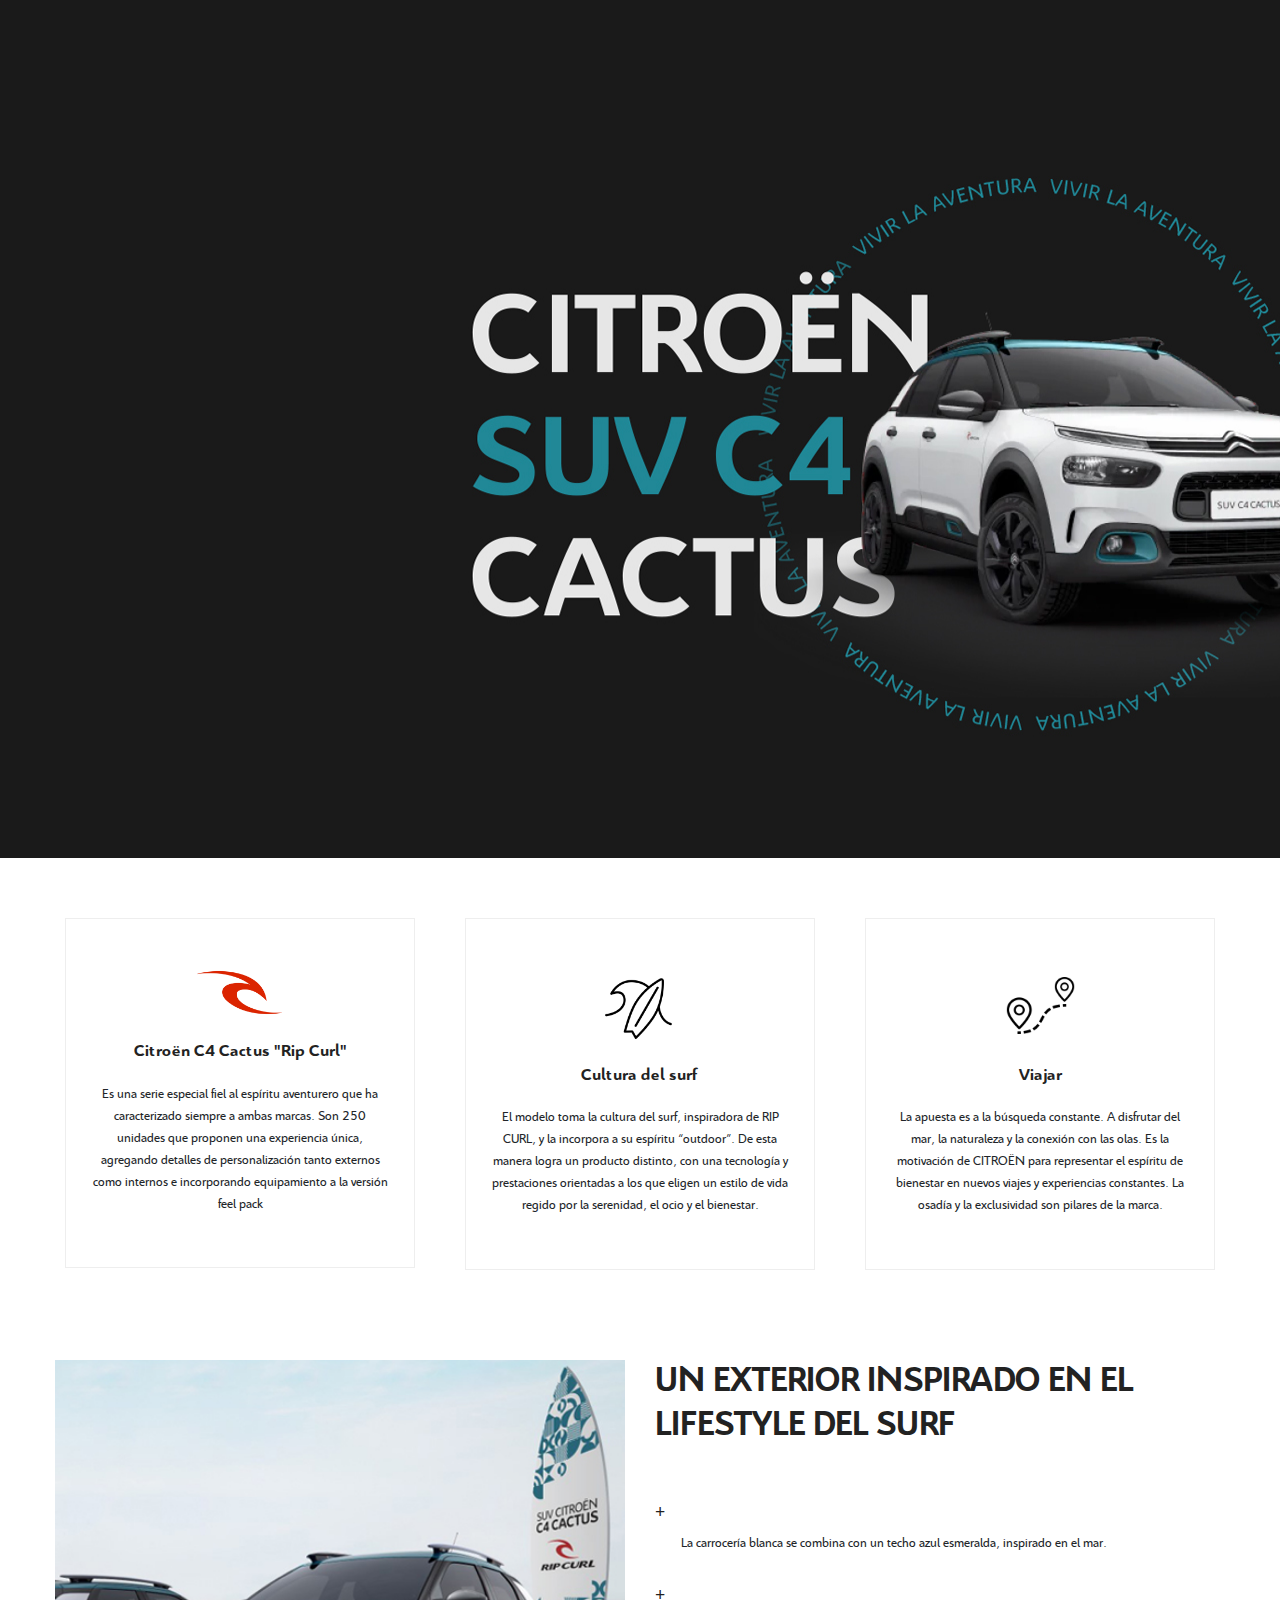
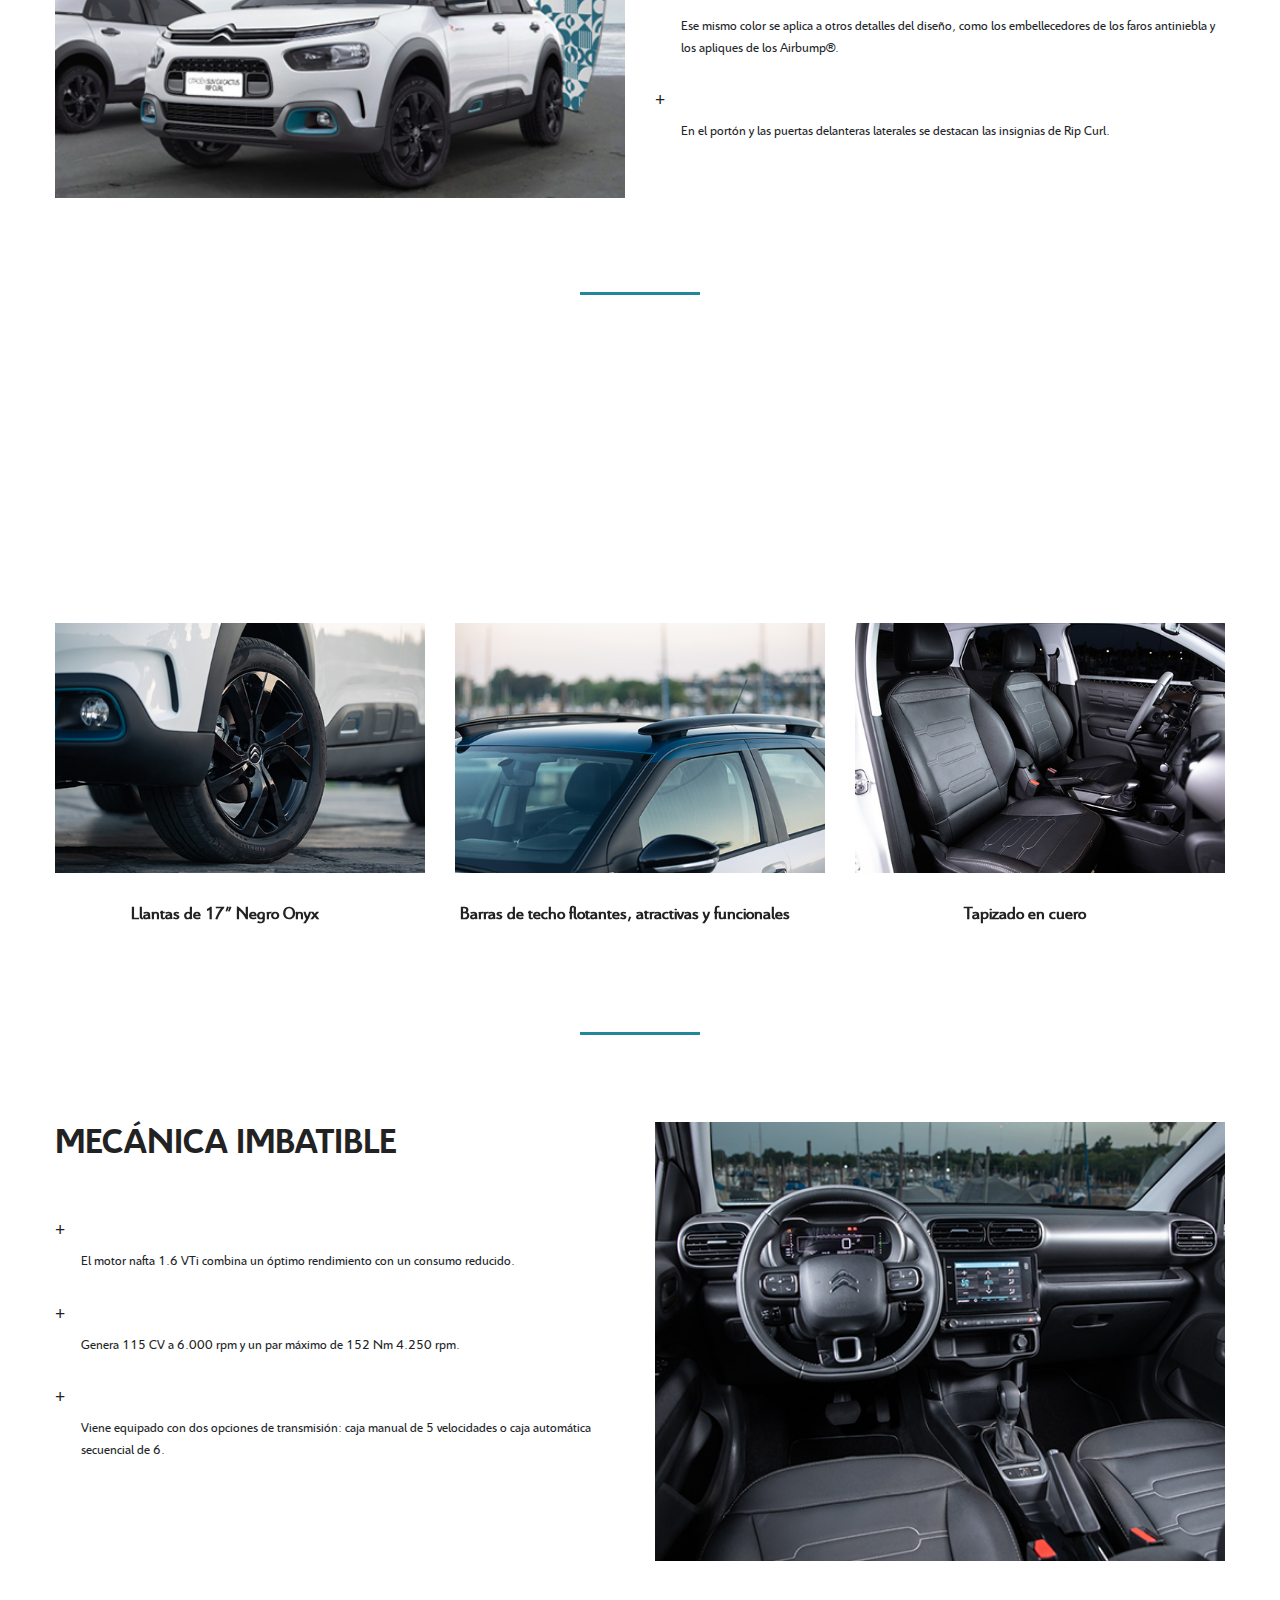
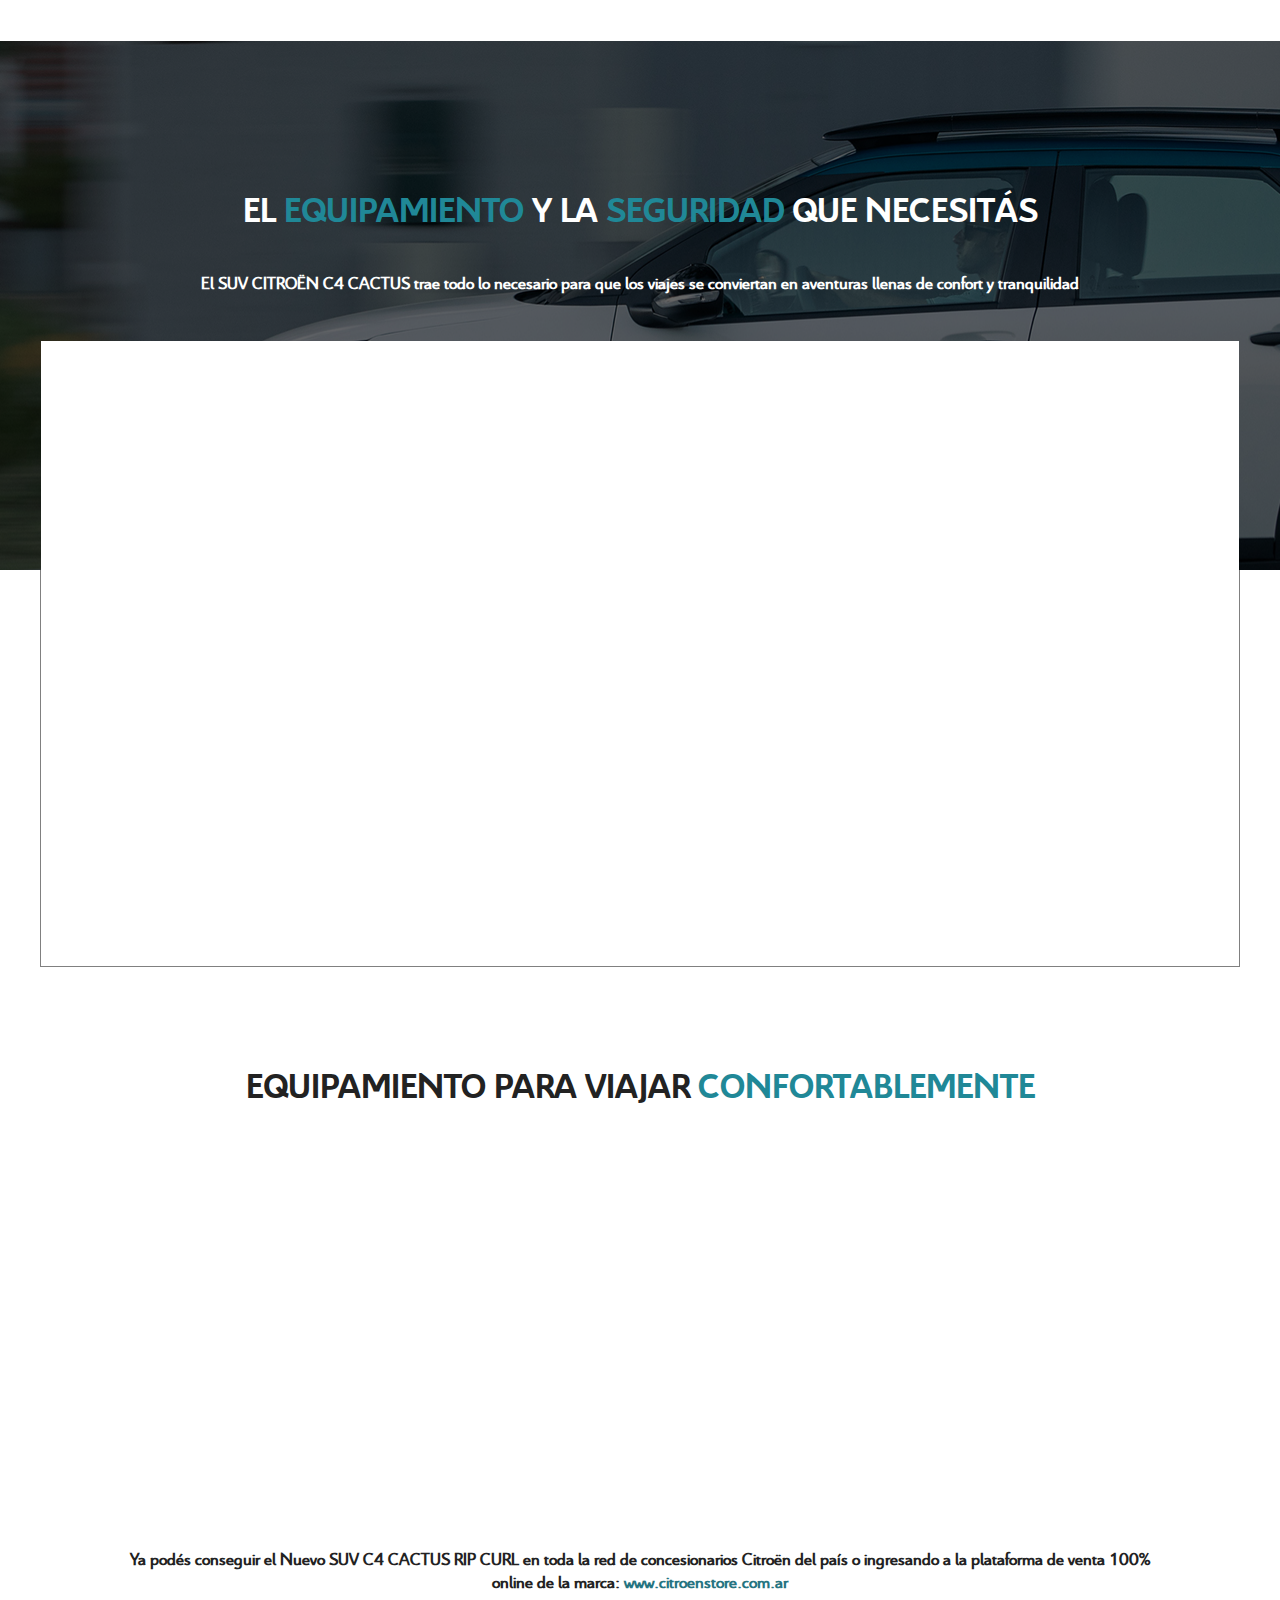
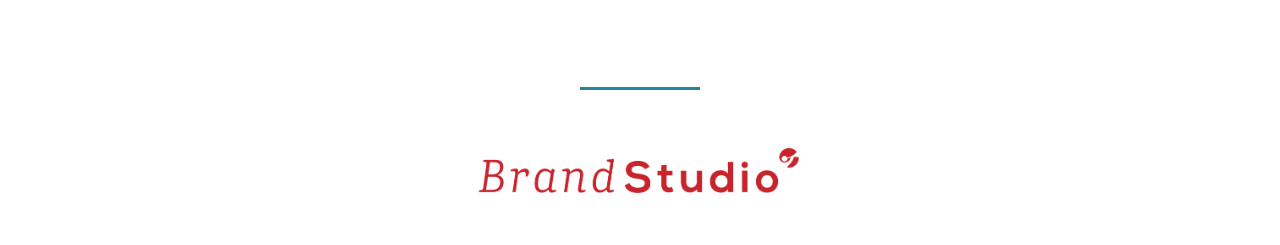
==== commit 609c9632: "c" ====
--- a/index.html
+++ b/index.html
@@ -611,7 +611,7 @@
 
         
 
-        <h5 style="width: 80%; margin: 0 auto;" class="heading heading-h5 text-center text-black pb--80">Podés conseguir el Nuevo SUV C4 CACTUS RIP CURL desde el 18 de enero, en toda la red de concesionarios Citroën del país o ingresando a la plataforma de venta 100% on line de la marca: <a href="https://www.citroenstore.com.ar"> www.citroenstore.com.ar</a></h5>
+        <h5 style="width: 80%; margin: 0 auto;" class="heading heading-h5 text-center text-black pb--80">Ya podés conseguir el Nuevo SUV C4 CACTUS RIP CURL en toda la red de concesionarios Citroën del país o ingresando a la plataforma de venta 100% online de la marca: <a href="https://www.citroenstore.com.ar"> www.citroenstore.com.ar</a></h5>
         
 
         <div class="text-center" style="color: #208897;">
--- a/css/custom.css
+++ b/css/custom.css
@@ -8,13 +8,13 @@
 
 **********************************************************************************/
 
-@media (max-width: 850px){
+@media (max-width: 400px){
 	#hero{
-		background-image: url(/imgss/heromobile2.jpg);
+		background-image: url(/imgss/heromobile.jpg);
 	}
 
 }
-@media (min-width: 851px){
+@media (min-width: 401px){
 	#hero{
 		background-image: url(/imgss/HERO-1920x900.jpg);
 	}
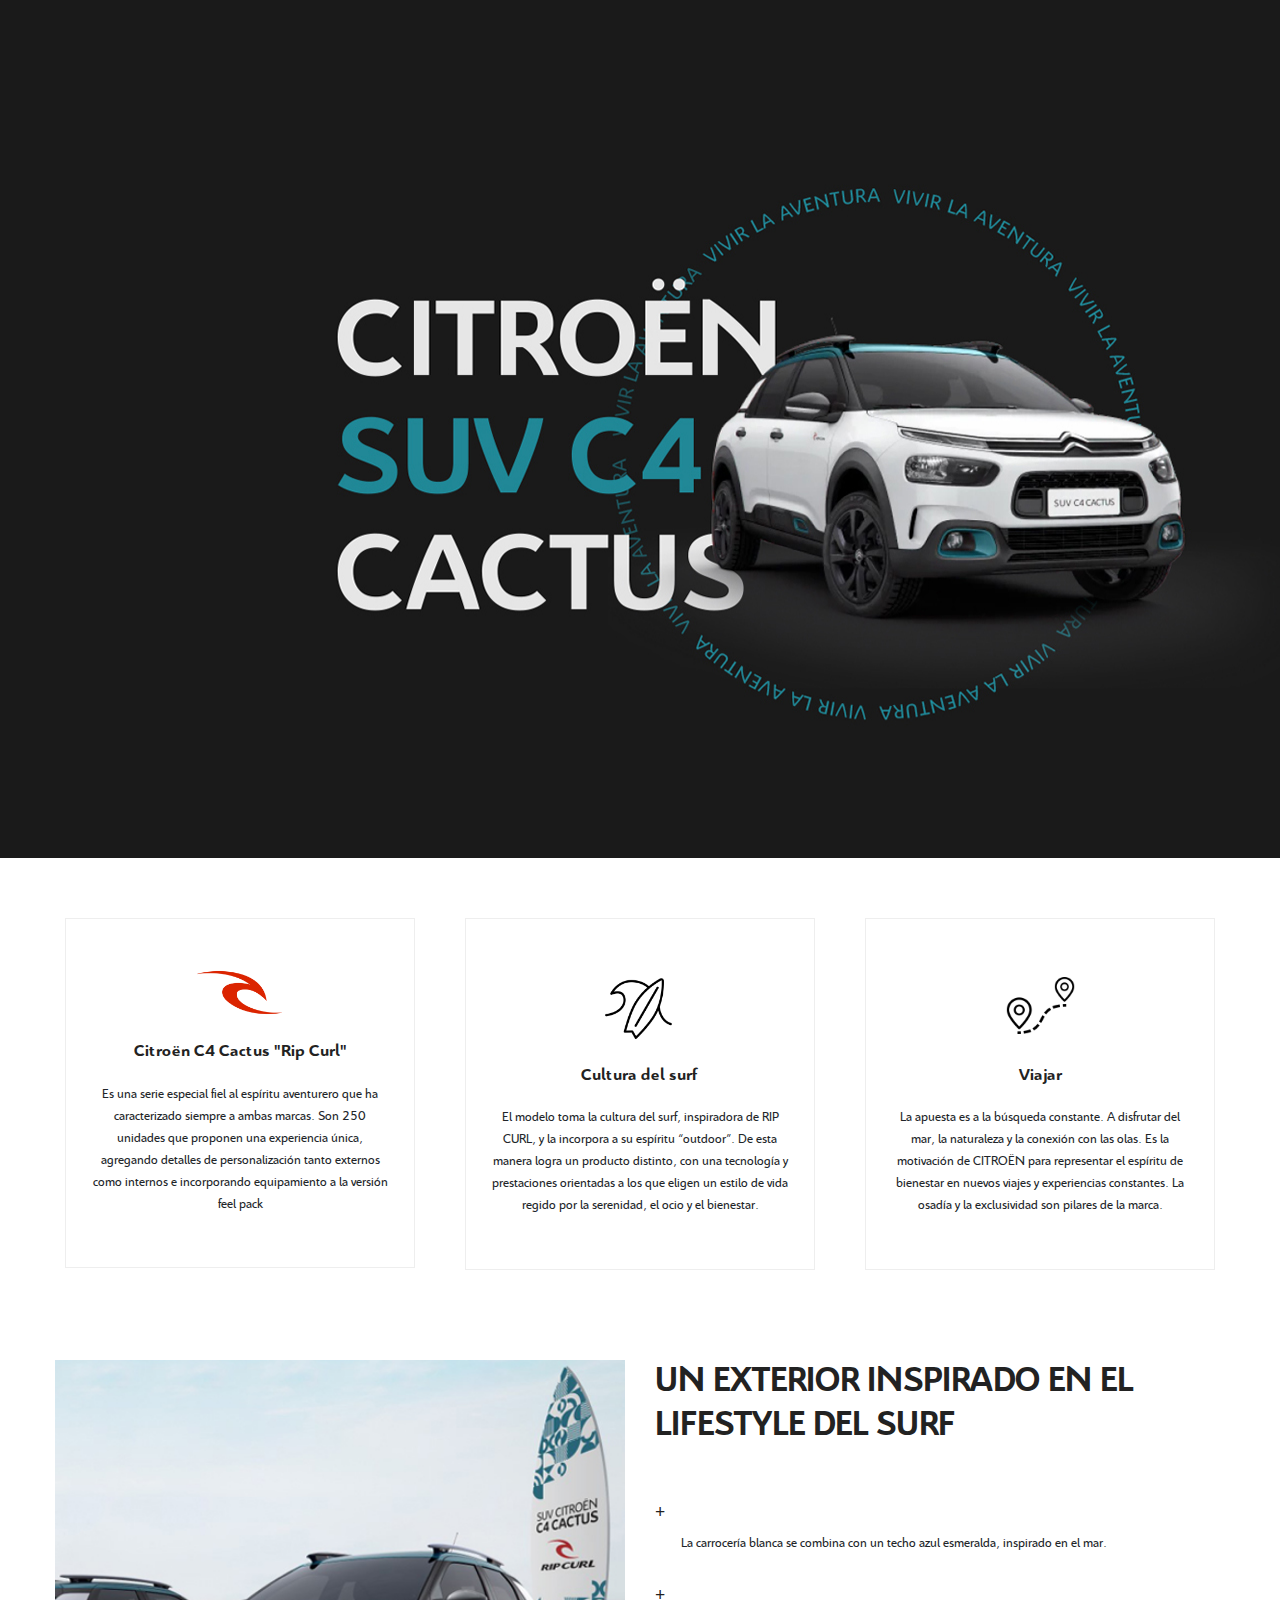
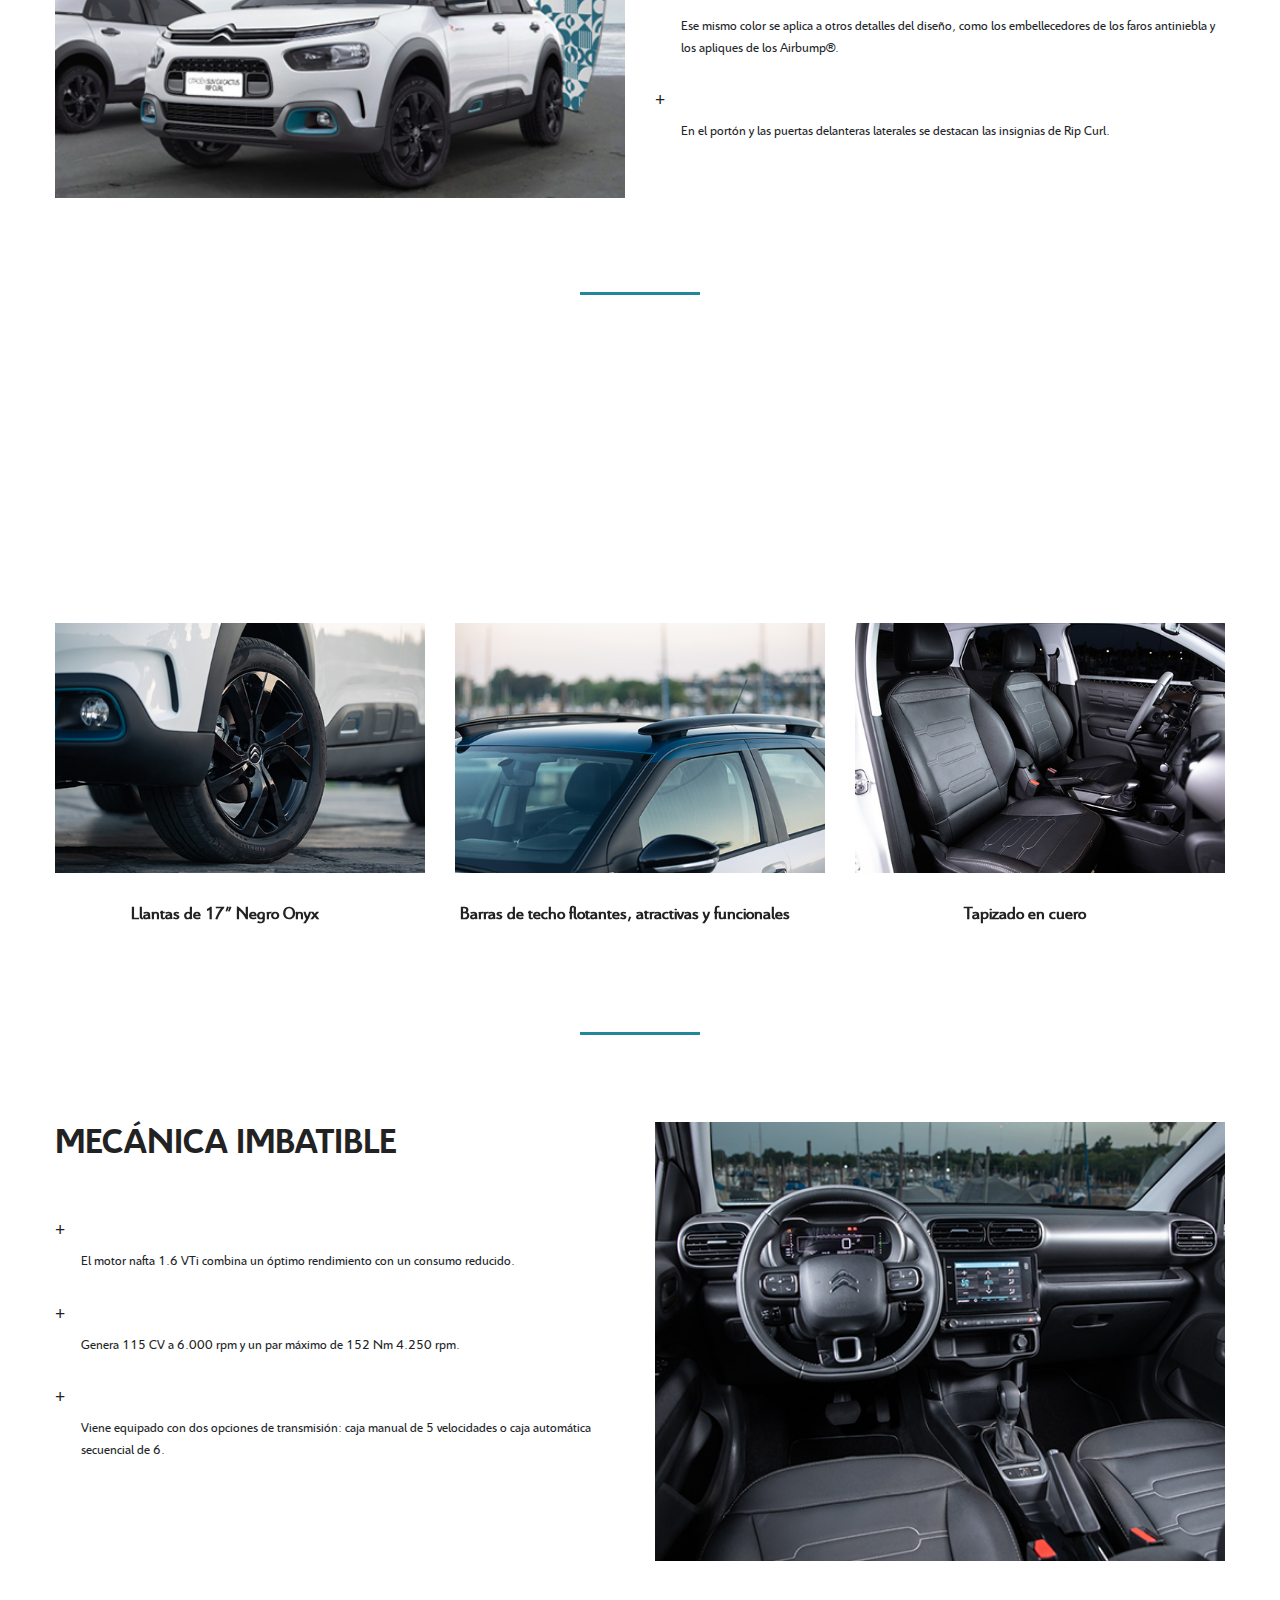
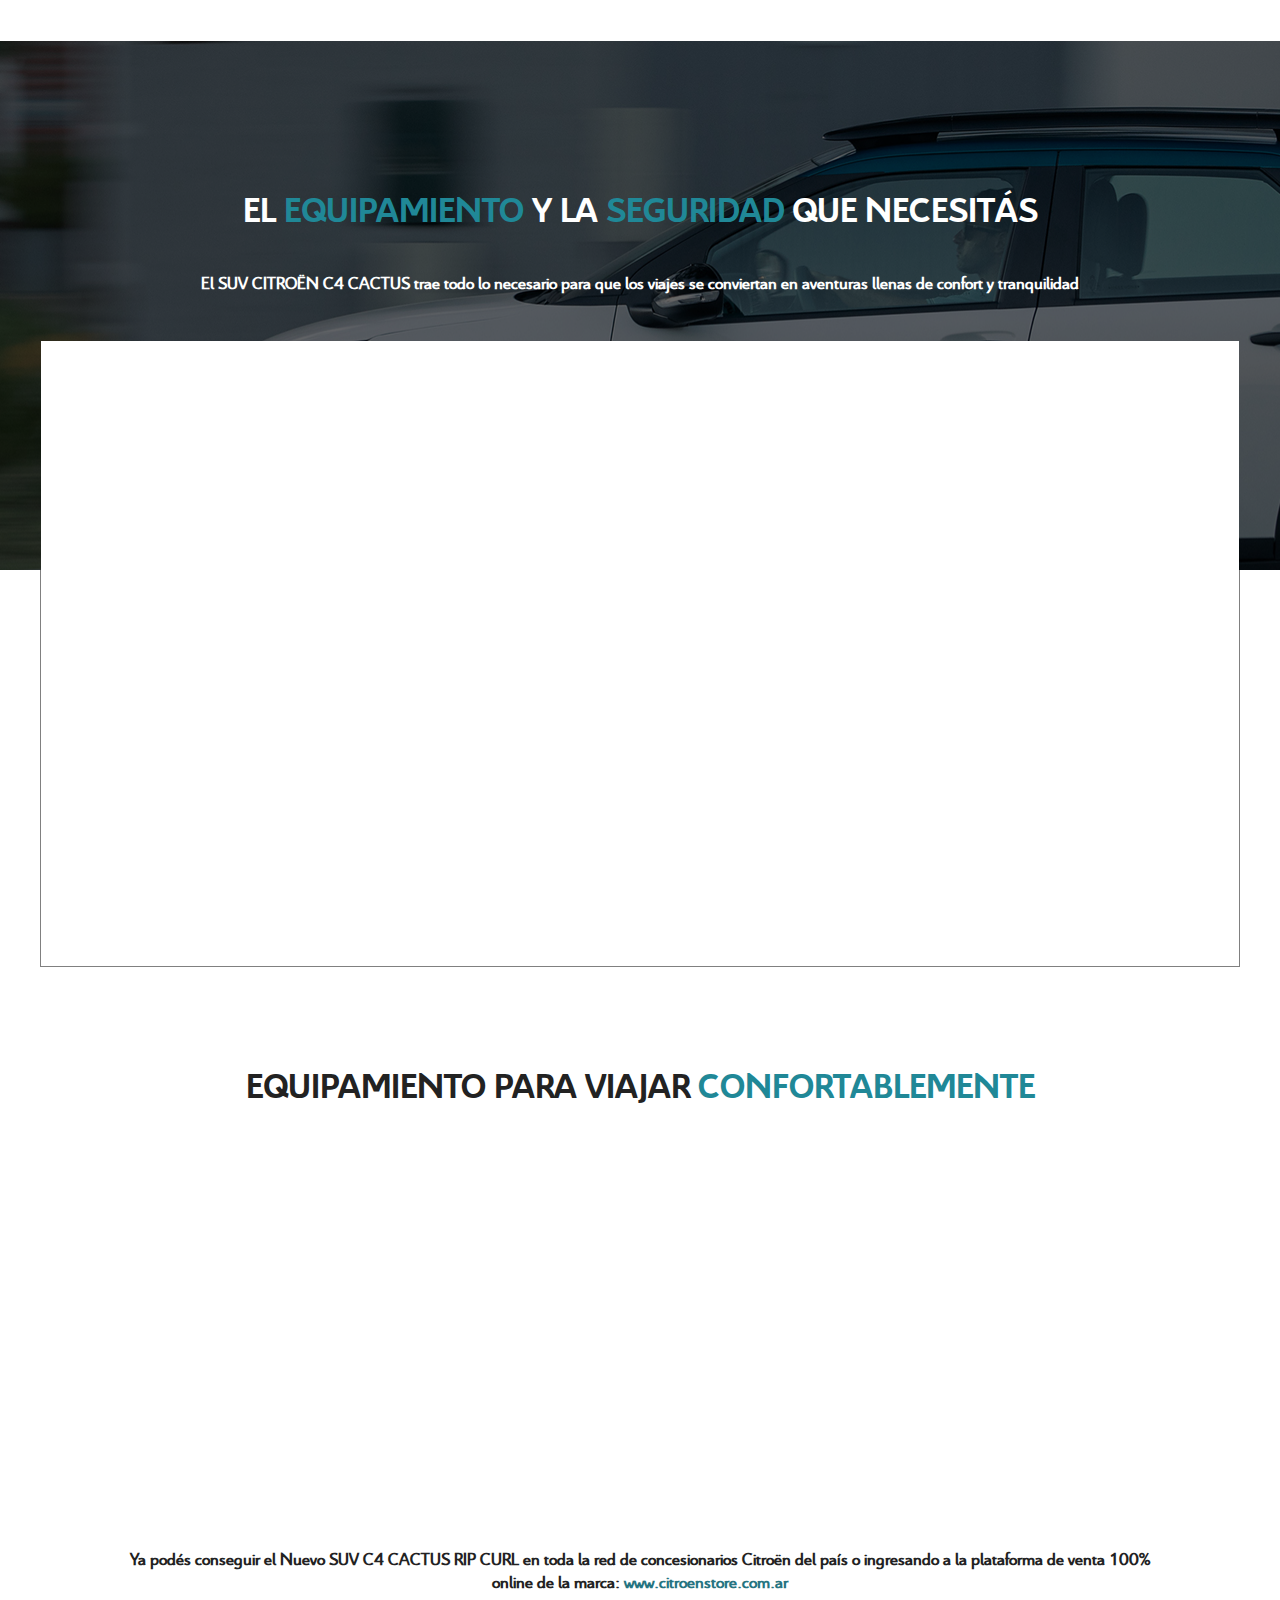
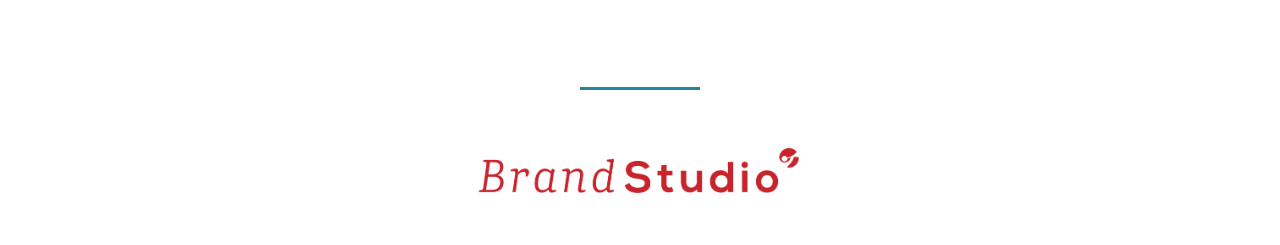
==== commit 176aae86: "detalles responsive" ====
--- a/index.html
+++ b/index.html
@@ -384,7 +384,7 @@
         <!-- End Accordion Area -->
 
         <!-- Start Breadcaump Area --> 
-        <div class="brook-breadcaump-area  pt--150 pb--270 pt_md--190 pb_md--100 pt_sm--190 pb_sm--100 breadcaump-title-bar" style="background-image: url(imgss/1920x680.jpg);"
+        <div class="brook-breadcaump-area mb_sm--20 pt--150 pb--270 pt_md--190 pb_md--100 pt_sm--190 pb_sm--100 breadcaump-title-bar" style="background-image: url(imgss/1920x680.jpg);"
             data-black-overlay='6'>
             <div class="container">
                 <div class="row">
@@ -405,7 +405,7 @@
             <div class="container pb--80" style="border: 1px gray solid;">
                 <div class="row">
                     <div class="col-12">
-                        <div class="row bg_color--1 pt--100 space_dec--110 poss_relative">
+                        <div class="row bg_color--1 pt--100 pt_sm--30 space_dec--110 poss_relative">
                             <!-- Start Single Icon Boxes -->
                             <div class="col-lg-4 col-md-6 col-sm-6 col-12 wow move-up">
                                 <div class="icon-box text-center no-border">
@@ -520,7 +520,7 @@
                 <div class="row">
                     <div class="col-lg-12">
                         <div class="brook-section-title text-center">
-                            <h2 class="heading heading-h2 text-center text-black" style="text-transform: uppercase; font-family: citroen-bold; ">Equipamiento para viajar <span style="color: #208897;">confortablemente</span> </h2>
+                            <h2 class="heading heading-h2 text-center text-black pr_sm--20" style="text-transform: uppercase; font-family: citroen-bold; ">Equipamiento para viajar <span style="color: #208897;">confortablemente</span> </h2>
                         </div>
                         <div class="bk-gradation mt--60 mt_sm--5">
 
--- a/css/custom.css
+++ b/css/custom.css
@@ -16,7 +16,7 @@
 }
 @media (min-width: 401px){
 	#hero{
-		background-image: url(/imgss/HERO-1920x900.jpg);
+		background-image: url(/imgss/HERO-1920x900-corridoizquierda.jpg);
 	}
 
 }
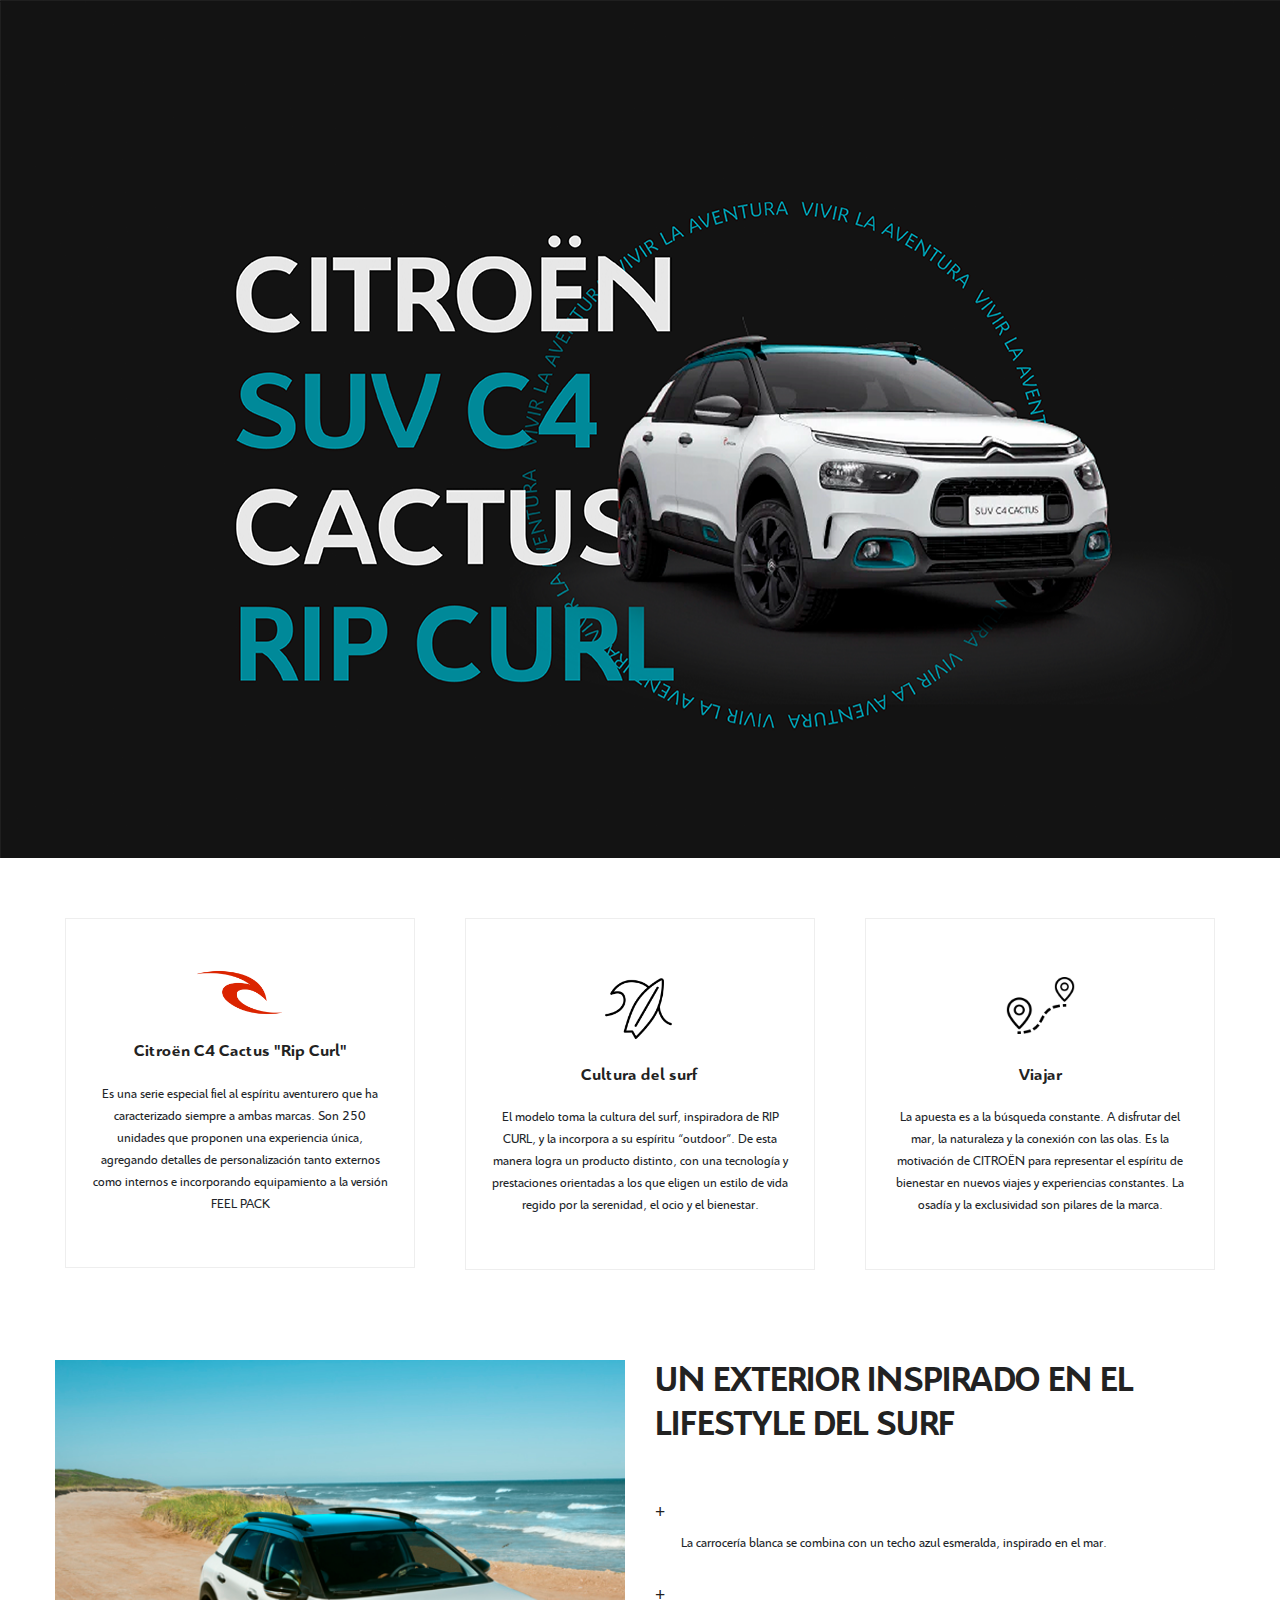
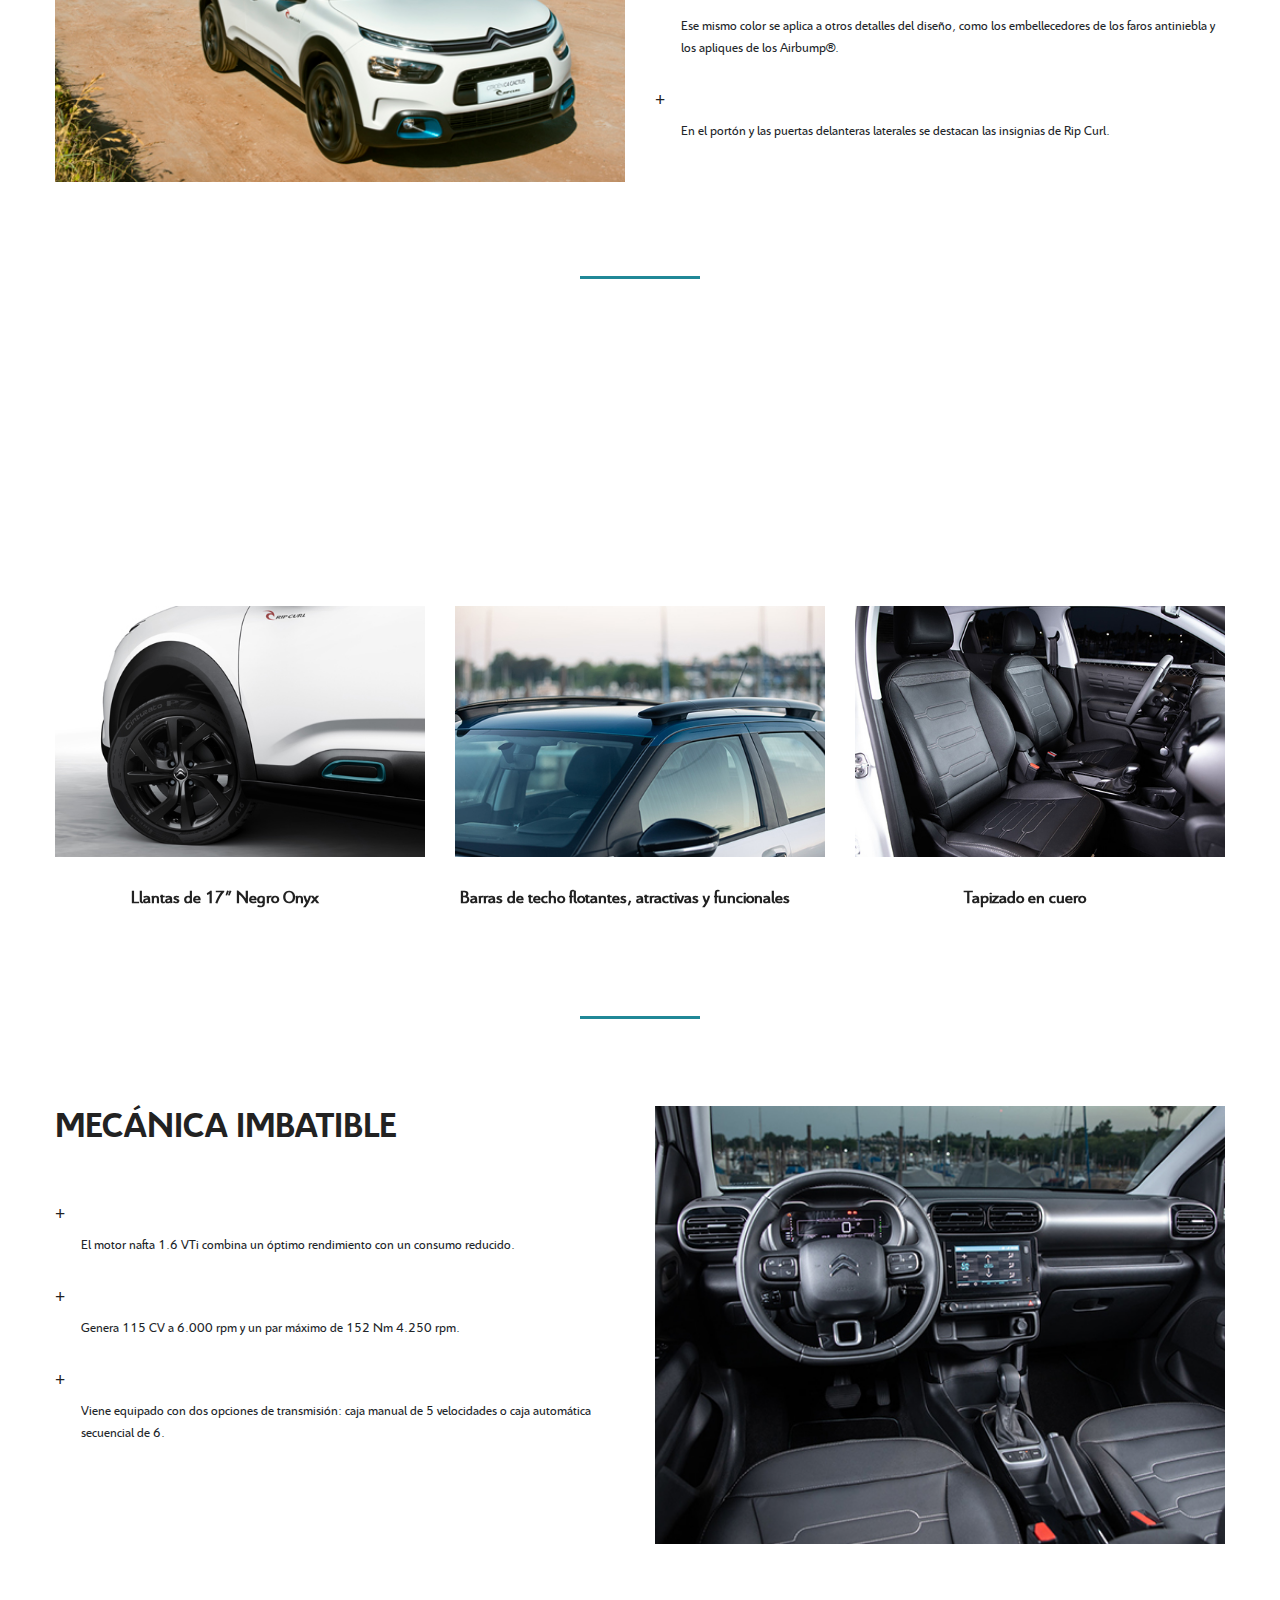
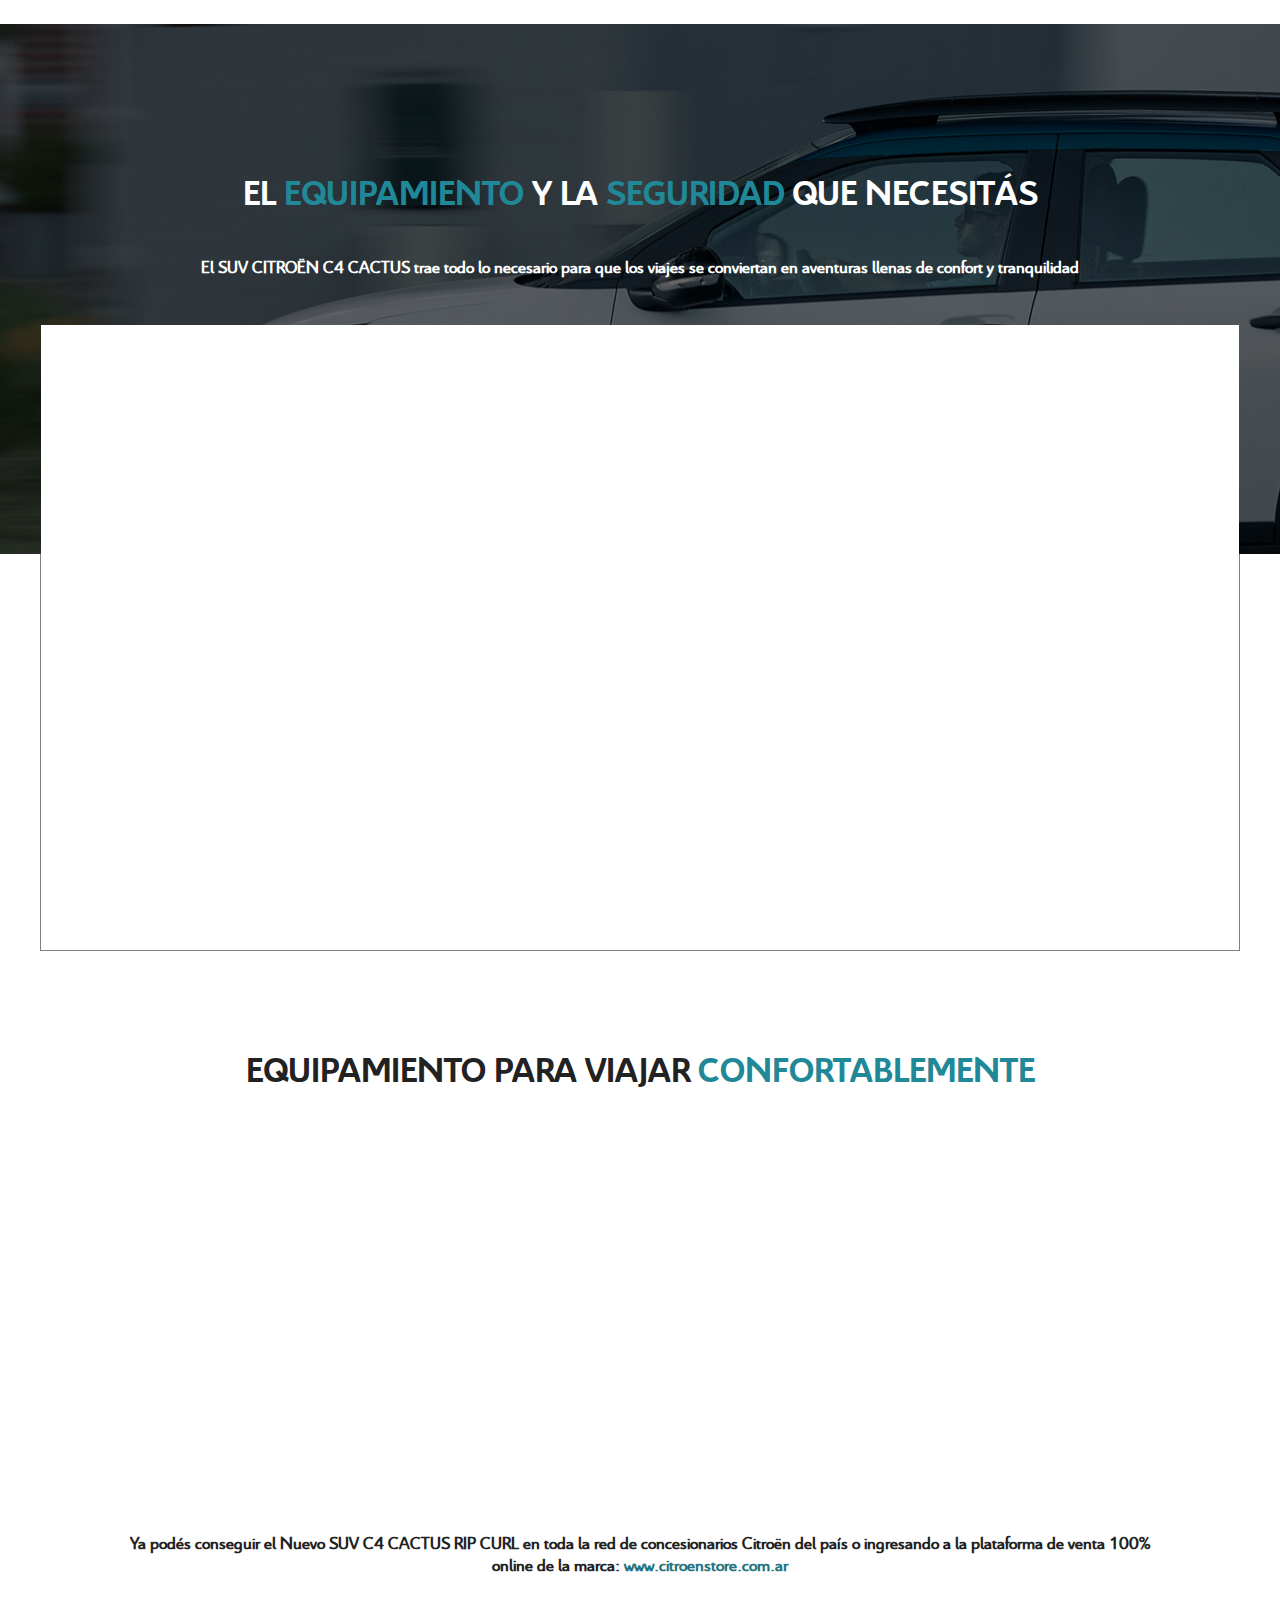
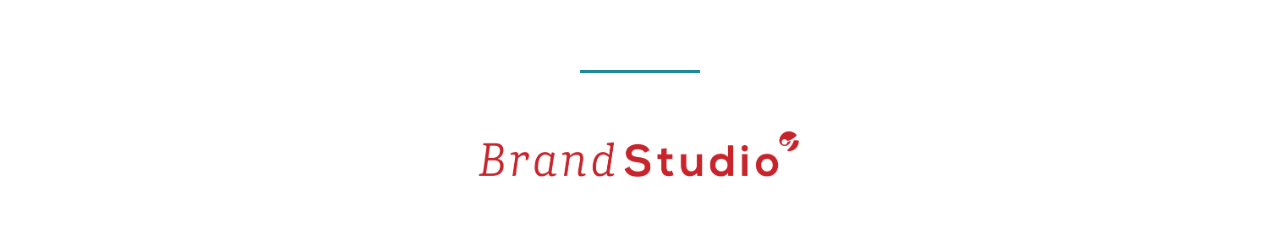
==== commit 2455eb60: "feedback" ====
--- a/index.html
+++ b/index.html
@@ -74,7 +74,7 @@
                                     </div>
                                     <div class="content">
                                         <h5 class="heading heading-h5" style="font-family: citroen-bold;">Citroën C4 Cactus "Rip Curl"</h5>
-                                        <p class="bk_pra">Es una serie especial fiel al espíritu aventurero que ha caracterizado siempre a ambas marcas. Son 250 unidades que proponen una experiencia única, agregando detalles de personalización tanto externos como internos e incorporando equipamiento a la versión feel pack</p>
+                                        <p class="bk_pra">Es una serie especial fiel al espíritu aventurero que ha caracterizado siempre a ambas marcas. Son 250 unidades que proponen una experiencia única, agregando detalles de personalización tanto externos como internos e incorporando equipamiento a la versión FEEL PACK</p>
                                     </div>
                                 </div>
                             </div>
@@ -125,7 +125,7 @@
                         <!-- Start Single Accordion -->
                         <div class="col-lg-6">
                             <div class="thumb">
-                                <img class="w-100" src="imgss/540x400.jpg" alt="about images">
+                                <img class="w-100" src="imgss/Arena-540x400.jpg" alt="about images">
                             </div>
                         </div>
                         <!-- End Single Accordion -->
@@ -242,7 +242,7 @@
                                 <!-- Start Single Carousel -->
                                 <div class="carousle-slider text-center">
                                     <div class="thumb">
-                                        <img src="imgss/llanta500x338.jpg" alt="Carousel Image">
+                                        <img src="imgss/500x338-llantasnnueva.jpg" alt="Carousel Image">
                                     </div>
                                     <div class="content">
                                         <div class="spacing"></div>
@@ -290,6 +290,20 @@
                                     <div class="content">
                                         <div class="spacing"></div>
                                         <h5>Volante en cuero bitono</h5>
+                                        <!-- <p>Brook embraces a modern look with various enhanced pre-defined page
+                                            elements.</p> -->
+                                    </div>
+                                </div>
+                                <!-- End Single Carousel -->
+                                
+                                <!-- Start Single Carousel -->
+                                <div class="carousle-slider text-center">
+                                    <div class="thumb">
+                                        <img src="imgss/alfombra500x338.jpg" alt="Carousel Image">
+                                    </div>
+                                    <div class="content">
+                                        <div class="spacing"></div>
+                                        <h5>Alfombras de tela interior exclusivas Rip Curl</h5>
                                         <!-- <p>Brook embraces a modern look with various enhanced pre-defined page
                                             elements.</p> -->
                                     </div>
@@ -586,21 +600,7 @@
                                 </div>
                             </div>
                             <!-- End Single Gradation -->
-                              <!-- Start Single Gradation -->
-                              <div class="item-grid custom-color--4 mt--40 move-up-x wow" data-wow-delay=".2s">
-                                <div class="line"></div>
-                                <div class="dot-wrap">
-                                    <div class="dot">
-                                        <div class="count">5</div>
-                                    </div>
-                                </div>
-                                <div class="content">
-                                    <h5 class="heading heading-h5">Alfombras de tela interior exclusivas Rip Curl</h5>
-                                    <!-- <p class="bk_pra">release approaches out into the world, submit it to criticism
-                                        & adaptation.</p> -->
-                                </div>
-                            </div>
-                            <!-- End Single Gradation -->
+                            
 
                         </div>
                     </div>
--- a/css/custom.css
+++ b/css/custom.css
@@ -10,13 +10,13 @@
 
 @media (max-width: 400px){
 	#hero{
-		background-image: url(/imgss/heromobile.jpg);
+		background-image: url(/imgss/HERO-mobile-376x820.png);
 	}
 
 }
 @media (min-width: 401px){
 	#hero{
-		background-image: url(/imgss/HERO-1920x900-corridoizquierda.jpg);
+		background-image: url(/imgss/HERO-1920x900-CORREG-02.png);
 	}
 
 }
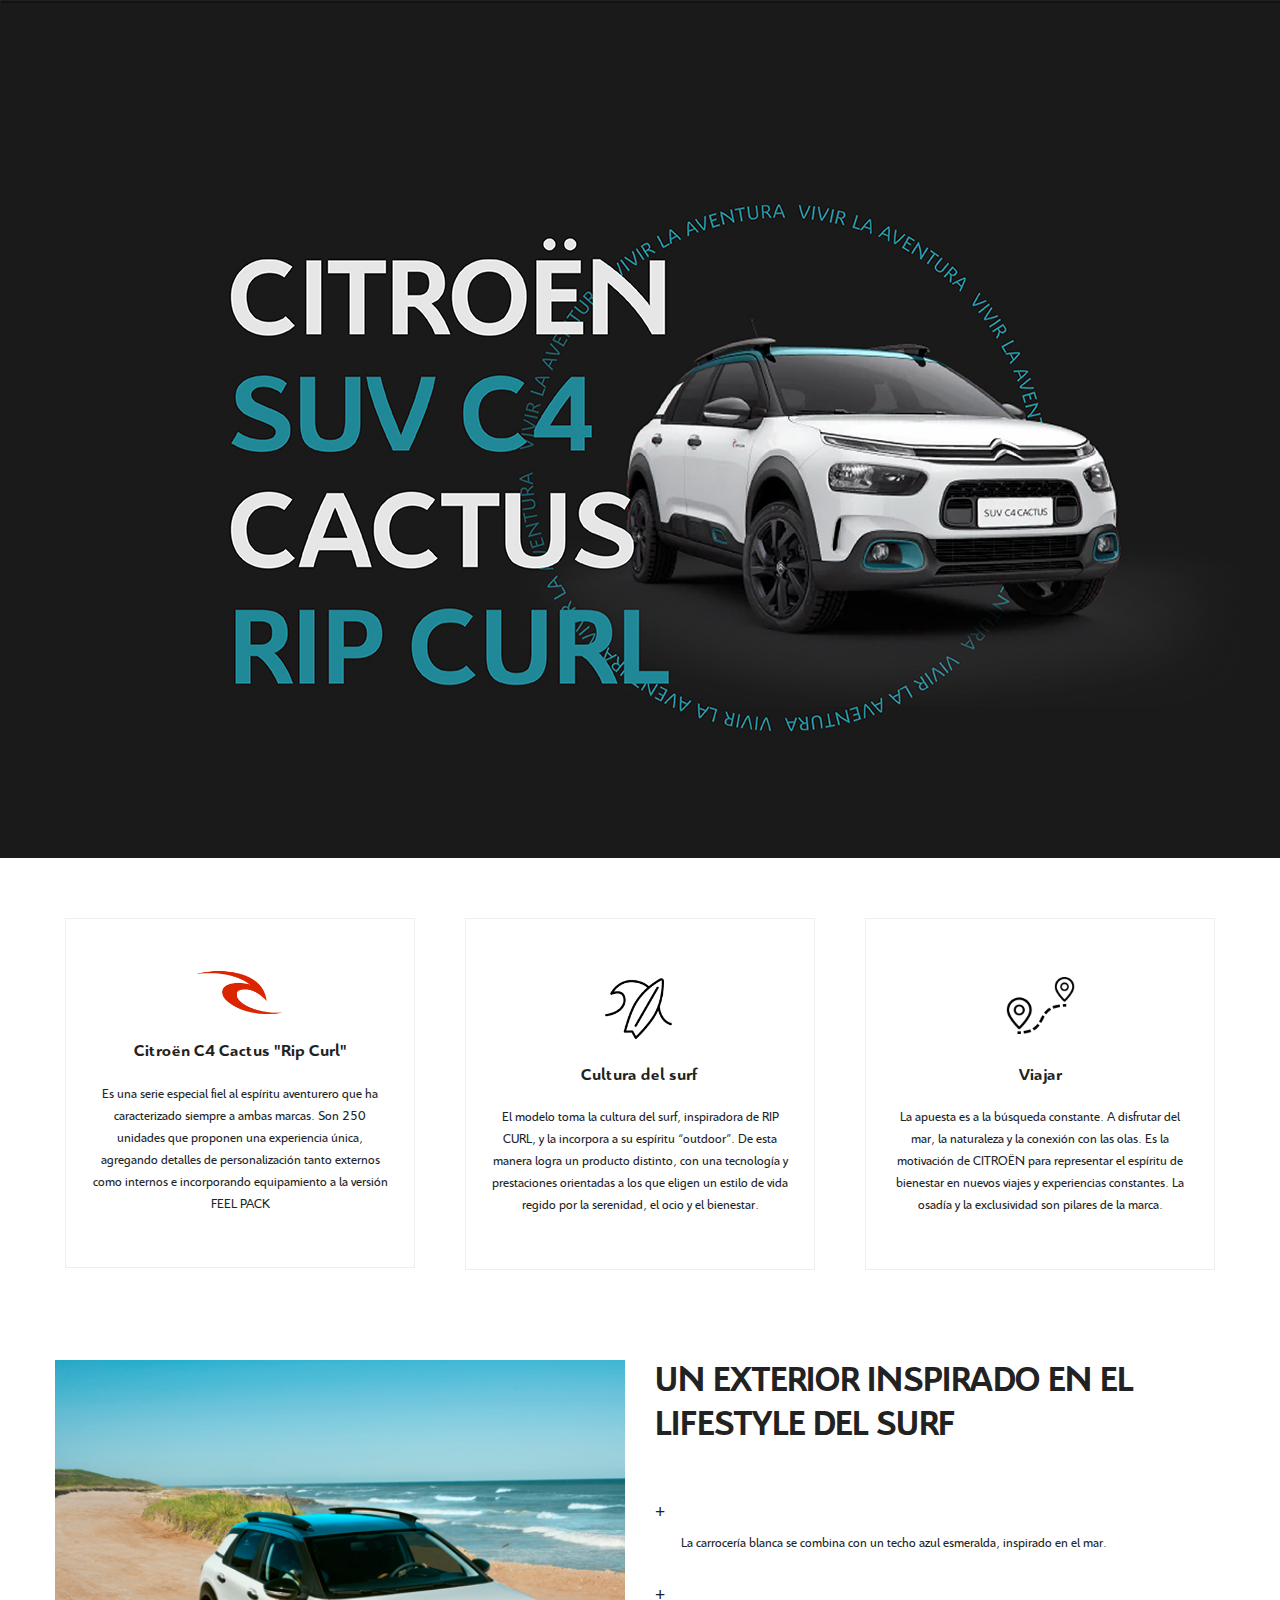
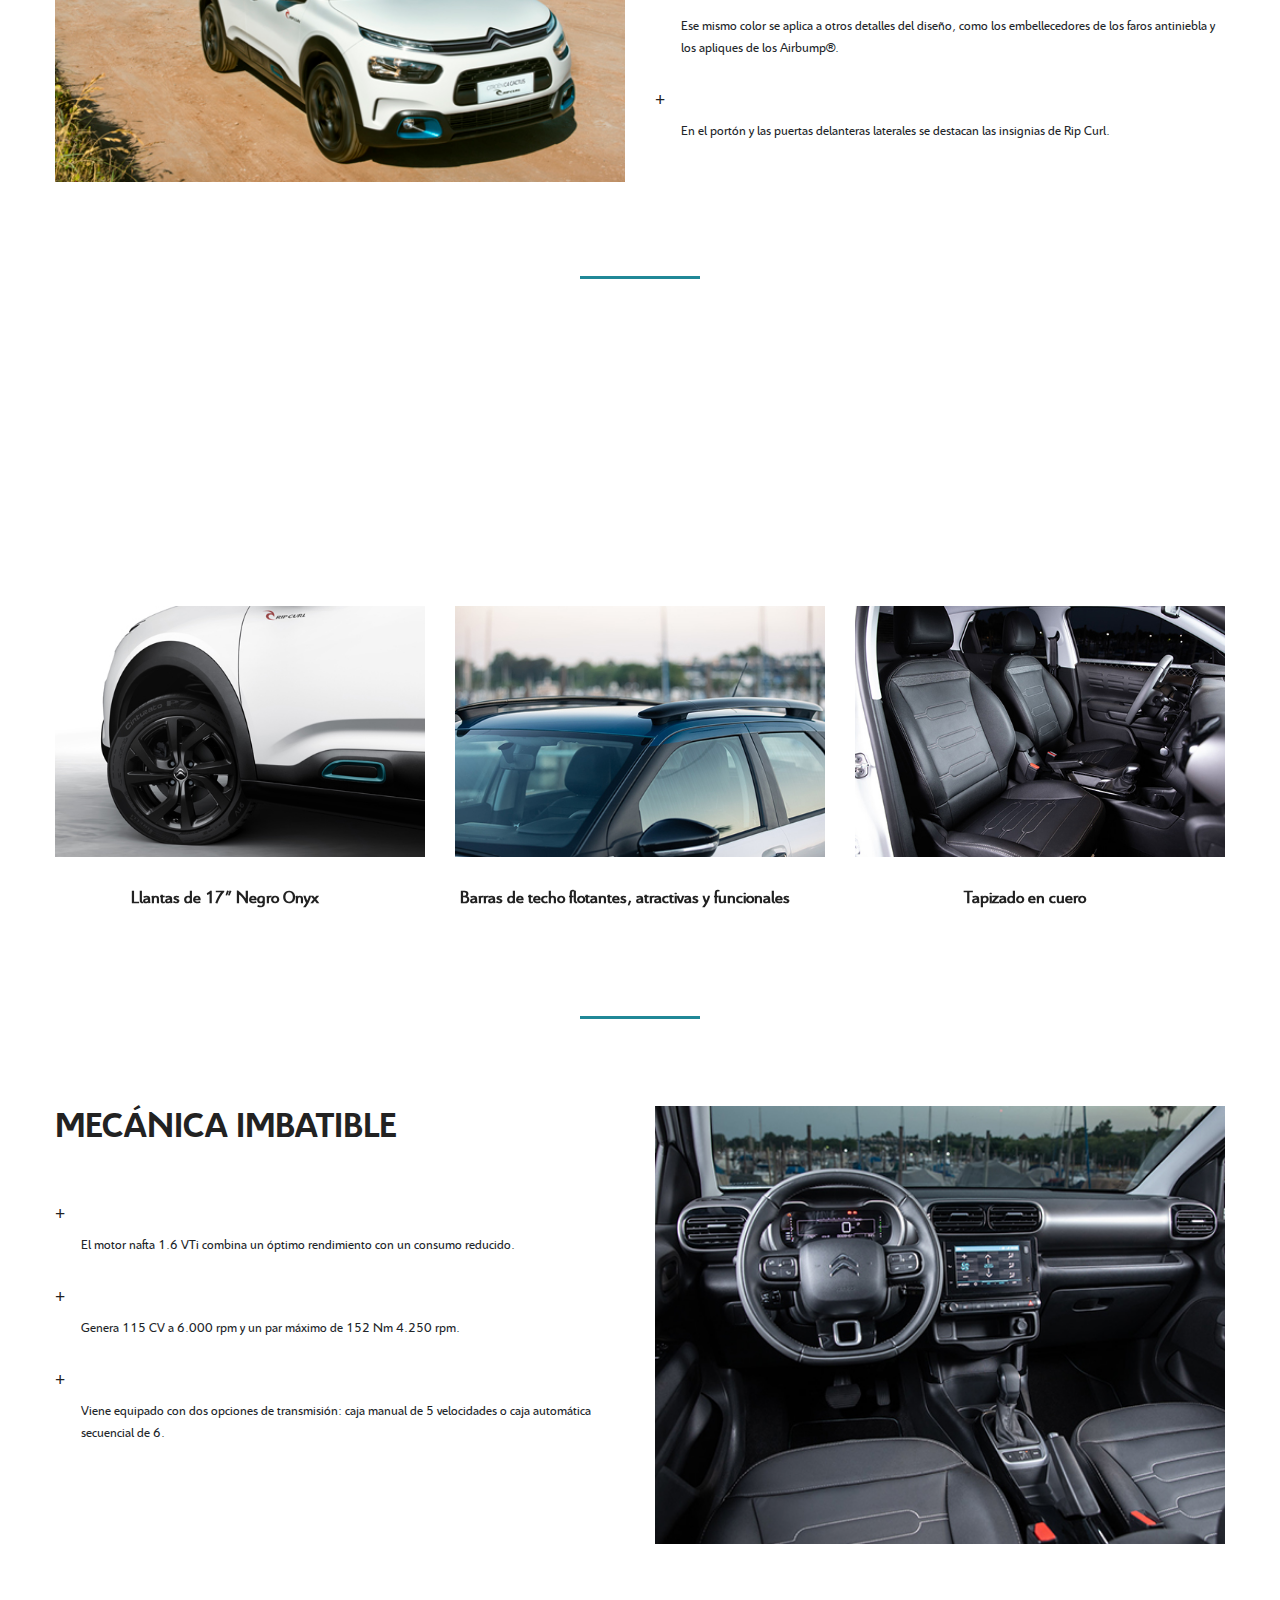
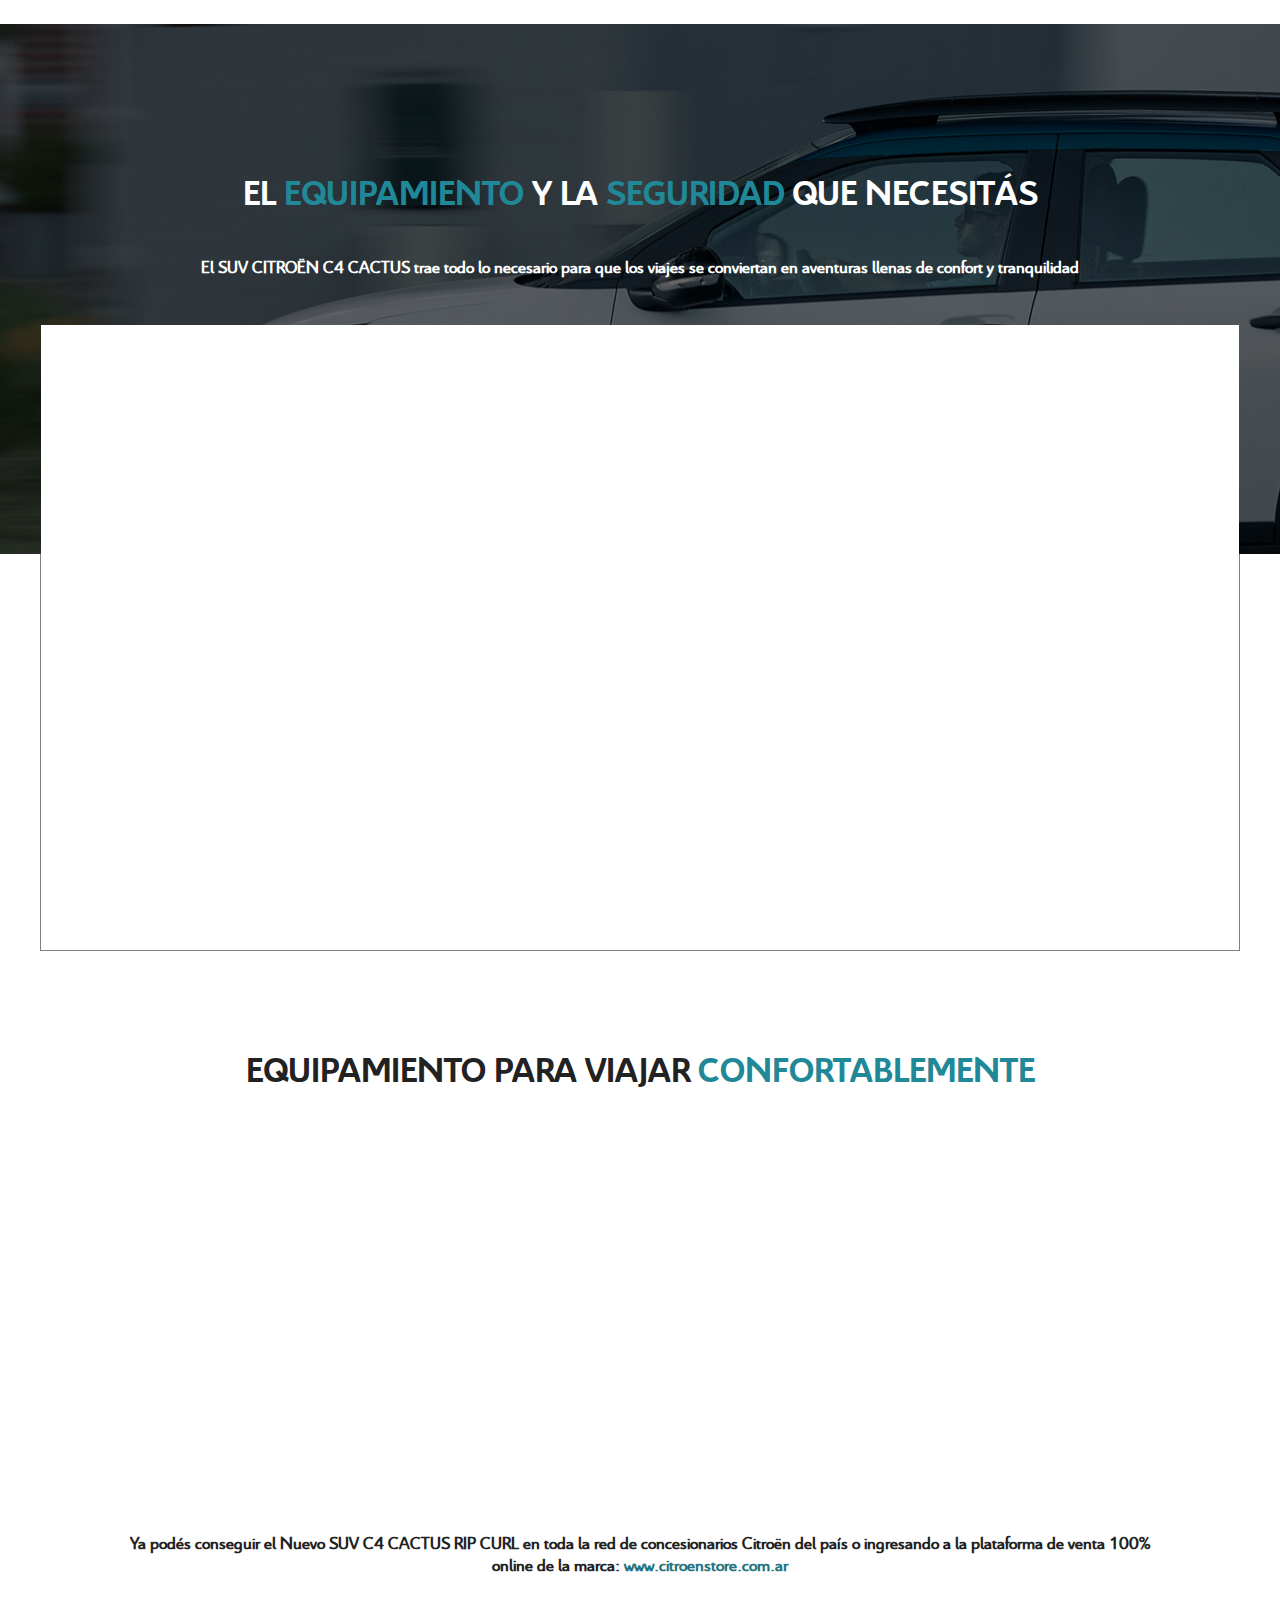
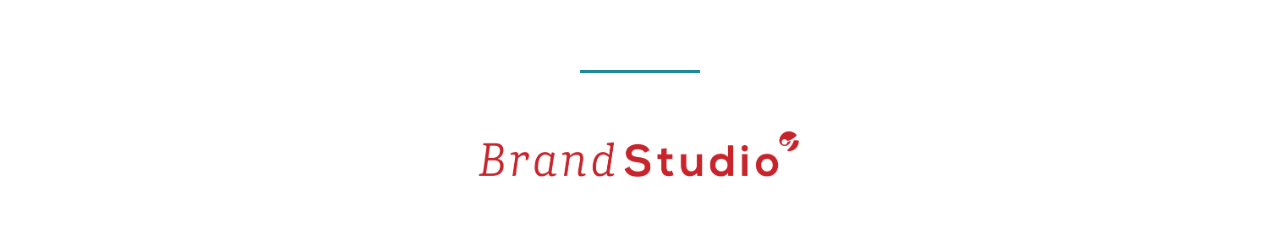
==== commit f102a59e: "limpio carpetas" ====
--- a/index.html
+++ b/index.html
@@ -8,25 +8,11 @@
     <meta name="description" content="">
     <meta name="viewport" content="width=device-width, initial-scale=1, shrink-to-fit=no">
 
-    <!-- Favicon -->
-    <!-- <link rel="shortcut icon" href="img/favicon.ico" type="image/x-icon">
-    <link rel="apple-touch-icon" href="img/icon.png"> -->
-
-    <!-- CSS
-	============================================ -->
-    <!-- Plugins -->
-    <!-- <link rel="stylesheet" href="css/bootstrap.min.css">
-    <link rel="stylesheet" href="css/revoulation.css">
-    <link rel="stylesheet" href="css/plugins.css"> -->
-
-    <!-- Style Css -->
-    <!-- <link rel="stylesheet" href="style.css"> -->
-
-    <!-- Custom Styles -->
+    
     <link rel="stylesheet" href="css/custom.css">
 
 
-    <!-- Use the minified version files listed below for better performance and remove the files listed above -->
+   
     <link rel="stylesheet" href="css/bootstrap.min.css">
     <link rel="stylesheet" href="css/revoulation.css">
     <link rel="stylesheet" href="css/plugins.min.css">
@@ -34,17 +20,11 @@
 </head>
 
 <body class="template-color-1 template-font-1">
-    <!--[if lte IE 9]>
-    <p class="browserupgrade">You are using an <strong>outdated</strong> browser. Please <a href="https://browsehappy.com/">upgrade your browser</a> to improve your experience and security.</p>
-  <![endif]-->
-
-    
-
-    <!-- Wrapper -->
+   
     <div id="wrapper" class="wrapper">
         
 
-        <!-- Start Breadcaump Area -->
+        
         <div class="breadcaump-area  ptb--350 ptb-md--150 breadcaump-title-bar breadcaump-title-white" id="hero">
             <div class="container">
                 <div class="row">
@@ -56,16 +36,14 @@
                 </div>
             </div>
         </div>
-        <!-- End Breadcaump Area -->
-
-        <!-- Page Conttent -->
+       
         <main class="page-content">
 
-            <!-- Start Icon Boxes -->
+           
             <div class="brook-icon-boxes-area pt--50 pt_md--80 pt_sm--60">
                 <div class="container">
                     <div class="row">
-                        <!-- Start Single Icon Boxes -->
+                       
                         <div class="col-lg-4 col-md-6 col-sm-6 col-12">
                             <div class="icon-box text-center">
                                 <div class="inner">
@@ -79,9 +57,7 @@
                                 </div>
                             </div>
                         </div>
-                        <!-- End Single Icon Boxes -->
-
-                        <!-- Start Single Icon Boxes -->
+                        
                         <div class="col-lg-4 col-md-6 col-sm-6 col-12">
                             <div class="icon-box text-center">
                                 <div class="inner">
@@ -95,9 +71,7 @@
                                 </div>
                             </div>
                         </div>
-                        <!-- End Single Icon Boxes -->
-
-                        <!-- Start Single Icon Boxes -->
+                   
                         <div class="col-lg-4 col-md-6 col-sm-6 col-12">
                             <div class="icon-box text-center">
                                 <div class="inner">
@@ -111,26 +85,26 @@
                                 </div>
                             </div>
                         </div>
-                        <!-- End Single Icon Boxes -->
-
-                    </div>
-                </div>
-            </div>
-            <!-- End Icon Boxes -->
-
-             <!-- Start Accordion Area -->
+                      
+
+                    </div>
+                </div>
+            </div>
+           
+
+            
              <div class="bk-accordion-area ptb--80 ptb-md--80 ptb-sm--60 bg_color--1">
                 <div class="container">
                     <div class="row">
-                        <!-- Start Single Accordion -->
+                        
                         <div class="col-lg-6">
                             <div class="thumb">
                                 <img class="w-100" src="imgss/Arena-540x400.jpg" alt="about images">
                             </div>
                         </div>
-                        <!-- End Single Accordion -->
-
-                        <!-- Start Single Accordion -->
+                        
+
+                        
                         <div class="col-lg-6 mt_md--40 mt_sm--40">
                             <div class="brook-section-title mb--50 mb_md--20 mb_sm--20">
                                 <h3 class="heading heading-h3" style="text-transform:uppercase; font-family: citroen-bold;">Un exterior inspirado en el lifestyle del surf</h3>
@@ -185,17 +159,17 @@
 
                             </div>
                         </div>
-                        <!-- End Single Accordion -->
-                    </div>
-                </div>
-            </div>
-            <!-- End Accordion Area -->
+                        
+                    </div>
+                </div>
+            </div>
+           
 
             <div class="text-center">
                 <div class="basic-short-line"></div>
             </div>
 
-             <!-- Start Row Columns Area -->
+             
              <div class="brook-row-column-area bg_color--1 poss_relative">
                 <div class="container">
                     <div class="row">
@@ -215,9 +189,7 @@
                     </div>
                 </div>
             </div>
-            <!-- End Row Columns Area -->
-
-             <!-- Start Carousel Slider -->
+
              <div class="bk-carousel-slider bg_color--1 pb--80 slick-arrow-hover ptb-md--80 ptb-sm--60">
                 <div class="container">
                     <div class="row">
@@ -239,7 +211,7 @@
                             {"breakpoint":590, "settings": {"slidesToShow": 1}}
                             ]'>
 
-                                <!-- Start Single Carousel -->
+                              
                                 <div class="carousle-slider text-center">
                                     <div class="thumb">
                                         <img src="imgss/500x338-llantasnnueva.jpg" alt="Carousel Image">
@@ -251,9 +223,9 @@
                                             elements.</p> -->
                                     </div>
                                 </div>
-                                <!-- End Single Carousel -->
-
-                                <!-- Start Single Carousel -->
+                               
+
+                              
                                 <div class="carousle-slider text-center">
                                     <div class="thumb">
                                         <img src="imgss/techo500x338.jpg" alt="Carousel Image">
@@ -265,10 +237,10 @@
                                             elements.</p> -->
                                     </div>
                                 </div>
-                                <!-- End Single Carousel -->
-
-
-                                <!-- Start Single Carousel -->
+                               
+
+
+                              
                                 <div class="carousle-slider text-center">
                                     <div class="thumb">
                                         <img src="imgss/tapizados500x338.jpg" alt="Carousel Image">
@@ -280,9 +252,9 @@
                                             elements.</p> -->
                                     </div>
                                 </div>
-                                <!-- End Single Carousel -->
-
-                                <!-- Start Single Carousel -->
+                               
+
+                              
                                 <div class="carousle-slider text-center">
                                     <div class="thumb">
                                         <img src="imgss/volante500x338.jpg" alt="Carousel Image">
@@ -294,9 +266,9 @@
                                             elements.</p> -->
                                     </div>
                                 </div>
-                                <!-- End Single Carousel -->
+                               
                                 
-                                <!-- Start Single Carousel -->
+                              
                                 <div class="carousle-slider text-center">
                                     <div class="thumb">
                                         <img src="imgss/alfombra500x338.jpg" alt="Carousel Image">
@@ -308,28 +280,28 @@
                                             elements.</p> -->
                                     </div>
                                 </div>
-                                <!-- End Single Carousel -->
-
-
-                            </div>
-                        </div>
-                    </div>
-                </div>
-            </div>
-            <!-- End Carousel Slider -->
+                               
+
+
+                            </div>
+                        </div>
+                    </div>
+                </div>
+            </div>
+           
 
             
             <div class="text-center">
                 <div class="basic-short-line"></div>
             </div>
 
-           <!-- Start Accordion Area -->
+          
            <div class="bk-accordion-area ptb--80 ptb-md--80 ptb-sm--60 bg_color--1">
             <div class="container">
                 <div class="row">
                   
 
-                    <!-- Start Single Accordion -->
+                    
                     <div class="col-lg-6 mt_md--40 mt_sm--40">
                         <div class="brook-section-title mb--50 mb_md--20 mb_sm--20">
                             <h3 class="heading heading-h3" style="text-transform:uppercase; font-family: citroen-bold;">Mecánica imbatible</h3>
@@ -384,20 +356,18 @@
 
                         </div>
                     </div>
-                    <!-- End Single Accordion -->
-                      <!-- Start Single Accordion -->
+                    
+                      
                       <div class="col-lg-6">
                         <div class="thumb">
                             <img class="w-100" src="imgss/mecanica-520x400.jpg" alt="about images">
                         </div>
                     </div>
-                    <!-- End Single Accordion -->
+                    
                 </div>
             </div>
         </div>
-        <!-- End Accordion Area -->
-
-        <!-- Start Breadcaump Area --> 
+      
         <div class="brook-breadcaump-area mb_sm--20 pt--150 pb--270 pt_md--190 pb_md--100 pt_sm--190 pb_sm--100 breadcaump-title-bar" style="background-image: url(imgss/1920x680.jpg);"
             data-black-overlay='6'>
             <div class="container">
@@ -413,14 +383,13 @@
                 </div>
             </div>
         </div> 
-        <!-- End Breadcaump Area -->
-         <!-- Start Icon Boxes -->
+       
          <div class="brook-icon-boxes-area  pb--100 pb_md--80 pb_sm--80" >
             <div class="container pb--80" style="border: 1px gray solid;">
                 <div class="row">
                     <div class="col-12">
                         <div class="row bg_color--1 pt--100 pt_sm--30 space_dec--110 poss_relative">
-                            <!-- Start Single Icon Boxes -->
+                           
                             <div class="col-lg-4 col-md-6 col-sm-6 col-12 wow move-up">
                                 <div class="icon-box text-center no-border">
                                     <div class="inner">
@@ -434,9 +403,7 @@
                                     </div>
                                 </div>
                             </div>
-                            <!-- End Single Icon Boxes -->
-
-                            <!-- Start Single Icon Boxes -->
+                          
                             <div class="col-lg-4 col-md-6 col-sm-6 col-12 mt_mobile--70 wow move-up">
                                 <div class="icon-box text-center no-border">
                                     <div class="inner">
@@ -450,9 +417,7 @@
                                     </div>
                                 </div>
                             </div>
-                            <!-- End Single Icon Boxes -->
-
-                            <!-- Start Single Icon Boxes -->
+                        
                             <div class="col-lg-4 col-md-6 col-sm-6 col-12 mt_md--70 mt_sm--70 wow move-up">
                                 <div class="icon-box text-center no-border">
                                     <div class="inner">
@@ -467,9 +432,7 @@
                                     </div>
                                 </div>
                             </div>
-                            <!-- End Single Icon Boxes -->
-
-                            <!-- Start Single Icon Boxes -->
+                          
                             <div class="col-lg-4 col-md-6 col-sm-6 col-12 mt--70 wow move-up">
                                 <div class="icon-box text-center no-border">
                                     <div class="inner">
@@ -484,9 +447,9 @@
                                     </div>
                                 </div>
                             </div>
-                            <!-- End Single Icon Boxes -->
-
-                            <!-- Start Single Icon Boxes -->
+
+
+                           
                             <div class="col-lg-4 col-md-6 col-sm-6 col-12 mt--70 wow move-up">
                                 <div class="icon-box text-center no-border">
                                     <div class="inner">
@@ -501,9 +464,9 @@
                                     </div>
                                 </div>
                             </div>
-                            <!-- End Single Icon Boxes -->
-
-                            <!-- Start Single Icon Boxes -->
+
+
+                           
                             <div class="col-lg-4 col-md-6 col-sm-6 col-12 mt--70 wow move-up">
                                 <div class="icon-box text-center no-border">
                                     <div class="inner">
@@ -517,18 +480,14 @@
                                     </div>
                                 </div>
                             </div>
-                            <!-- End Single Icon Boxes -->
+
 
                         </div>
                     </div>
                 </div>
             </div>
         </div>
-        <!-- End Icon Boxes -->
-
         
-
-          <!-- Start Gradation Area -->
           <div class="brook-gradation-area pb--80 ptb-md--80 ptb-sm--60 bg_color--1">
             <div class="container">
                 <div class="row">
@@ -538,7 +497,7 @@
                         </div>
                         <div class="bk-gradation mt--60 mt_sm--5">
 
-                            <!-- Start Single Gradation -->
+                           
                             <div class="item-grid custom-color--2 mt--40 move-up-x wow" data-wow-delay=".13s">
                                 <div class="line"></div>
                                 <div class="dot-wrap">
@@ -548,13 +507,12 @@
                                 </div>
                                 <div class="content">
                                     <h5 class="heading heading-h5">Volante multifunción</h5>
-                                    <!-- <p class="bk_pra">study the problem and general materials to find out creative
-                                        concepts.</p> -->
-                                </div>
-                            </div>
-                            <!-- End Single Gradation -->
-
-                            <!-- Start Single Gradation -->
+                                  
+                                </div>
+                            </div>
+                          
+
+                           
                             <div class="item-grid custom-color--3 mt--40 move-up-x wow" data-wow-delay=".19s">
                                 <div class="line"></div>
                                 <div class="dot-wrap">
@@ -564,13 +522,12 @@
                                 </div>
                                 <div class="content">
                                     <h5 class="heading heading-h5">CITROËN CONNECT 7” compatible con Apple CarPlay y Android Auto</h5>
-                                    <!-- <p class="bk_pra">quickly translate the visions into reality and patent
-                                        possible approaches.</p> -->
-                                </div>
-                            </div>
-                            <!-- End Single Gradation -->
-
-                            <!-- Start Single Gradation -->
+                                    
+                                </div>
+                            </div>
+                          
+
+                           
                             <div class="item-grid custom-color--4 mt--40 move-up-x wow" data-wow-delay=".2s">
                                 <div class="line"></div>
                                 <div class="dot-wrap">
@@ -580,12 +537,11 @@
                                 </div>
                                 <div class="content">
                                     <h5 class="heading heading-h5">Cámara de visión trasera</h5>
-                                    <!-- <p class="bk_pra">release approaches out into the world, submit it to criticism
-                                        & adaptation.</p> -->
-                                </div>
-                            </div>
-                            <!-- End Single Gradation -->
-                            <!-- Start Single Gradation -->
+                                   
+                                </div>
+                            </div>
+                          
+                           
                             <div class="item-grid custom-color--4 mt--40 move-up-x wow" data-wow-delay=".2s">
                                 <div class="line"></div>
                                 <div class="dot-wrap">
@@ -595,11 +551,10 @@
                                 </div>
                                 <div class="content">
                                     <h5 class="heading heading-h5">Climatizador automático digital</h5>
-                                    <!-- <p class="bk_pra">release approaches out into the world, submit it to criticism
-                                        & adaptation.</p> -->
-                                </div>
-                            </div>
-                            <!-- End Single Gradation -->
+                                   
+                                </div>
+                            </div>
+                          
                             
 
                         </div>
@@ -607,7 +562,7 @@
                 </div>
             </div>
         </div>
-        <!-- End Gradation Area -->
+        
 
         
 
@@ -639,38 +594,14 @@
         </footer> 
 
 
-    <!--// Wrapper -->
-    <!-- Js Files -->
-    <!-- <script src="js/vendor/modernizr-3.6.0.min.js"></script>
-    <script src="js/vendor/jquery.min.js"></script>
-    <script src="js/popper.min.js"></script>
-    <script src="js/bootstrap.min.js"></script>
-    <script src="js/plugins.js"></script>
-    <script src="js/main.js"></script> -->
-
-    <!-- REVOLUTION JS FILES -->
-    <!-- <script src="js/jquery.themepunch.tools.min.js"></script>
-    <script src="js/jquery.themepunch.revolution.min.js"></script> -->
-
-    <!-- SLIDER REVOLUTION 5.0 EXTENSIONS  (Load Extensions only on Local File Systems !  The following part can be removed on Server for On Demand Loading) -->
-    <!-- <script src="js/revolution.extension.actions.min.js"></script>
-    <script src="js/revolution.extension.carousel.min.js"></script>
-    <script src="js/revolution.extension.kenburn.min.js"></script>
-    <script src="js/revolution.extension.layeranimation.min.js"></script>
-    <script src="js/revolution.extension.migration.min.js"></script>
-    <script src="js/revolution.extension.navigation.min.js"></script>
-    <script src="js/revolution.extension.parallax.min.js"></script>
-    <script src="js/revolution.extension.slideanims.min.js"></script>
-    <script src="js/revolution.extension.video.min.js"></script> -->
-
-
-
-    <!-- Use the minified version files listed below for better performance and remove the files listed above -->
+   
+
+   
     <script src="js/vendor/vendor.min.js"></script>
     <script src="js/plugins.min.js"></script>
-    <!-- REVOLUTION JS FILES -->
+   
     <script src="js/revolution.tools.min.js"></script>
-    <!-- SLIDER REVOLUTION 5.0 EXTENSIONS -->
+
     <script src="js/revolution.extension.min.js"></script>
     <script src="js/main.js"></script>
     <script src="js/revoulation.js"></script>
--- a/css/custom.css
+++ b/css/custom.css
@@ -10,13 +10,13 @@
 
 @media (max-width: 400px){
 	#hero{
-		background-image: url(/imgss/HERO-mobile-376x820.png);
+		background-image: url(/imgss/HERO-mobile-376x820-FINAL.jpg);
 	}
 
 }
 @media (min-width: 401px){
 	#hero{
-		background-image: url(/imgss/HERO-1920x900-CORREG-02.png);
+		background-image: url(/imgss/HERO-1920x900-FINAL.jpg);
 	}
 
 }
